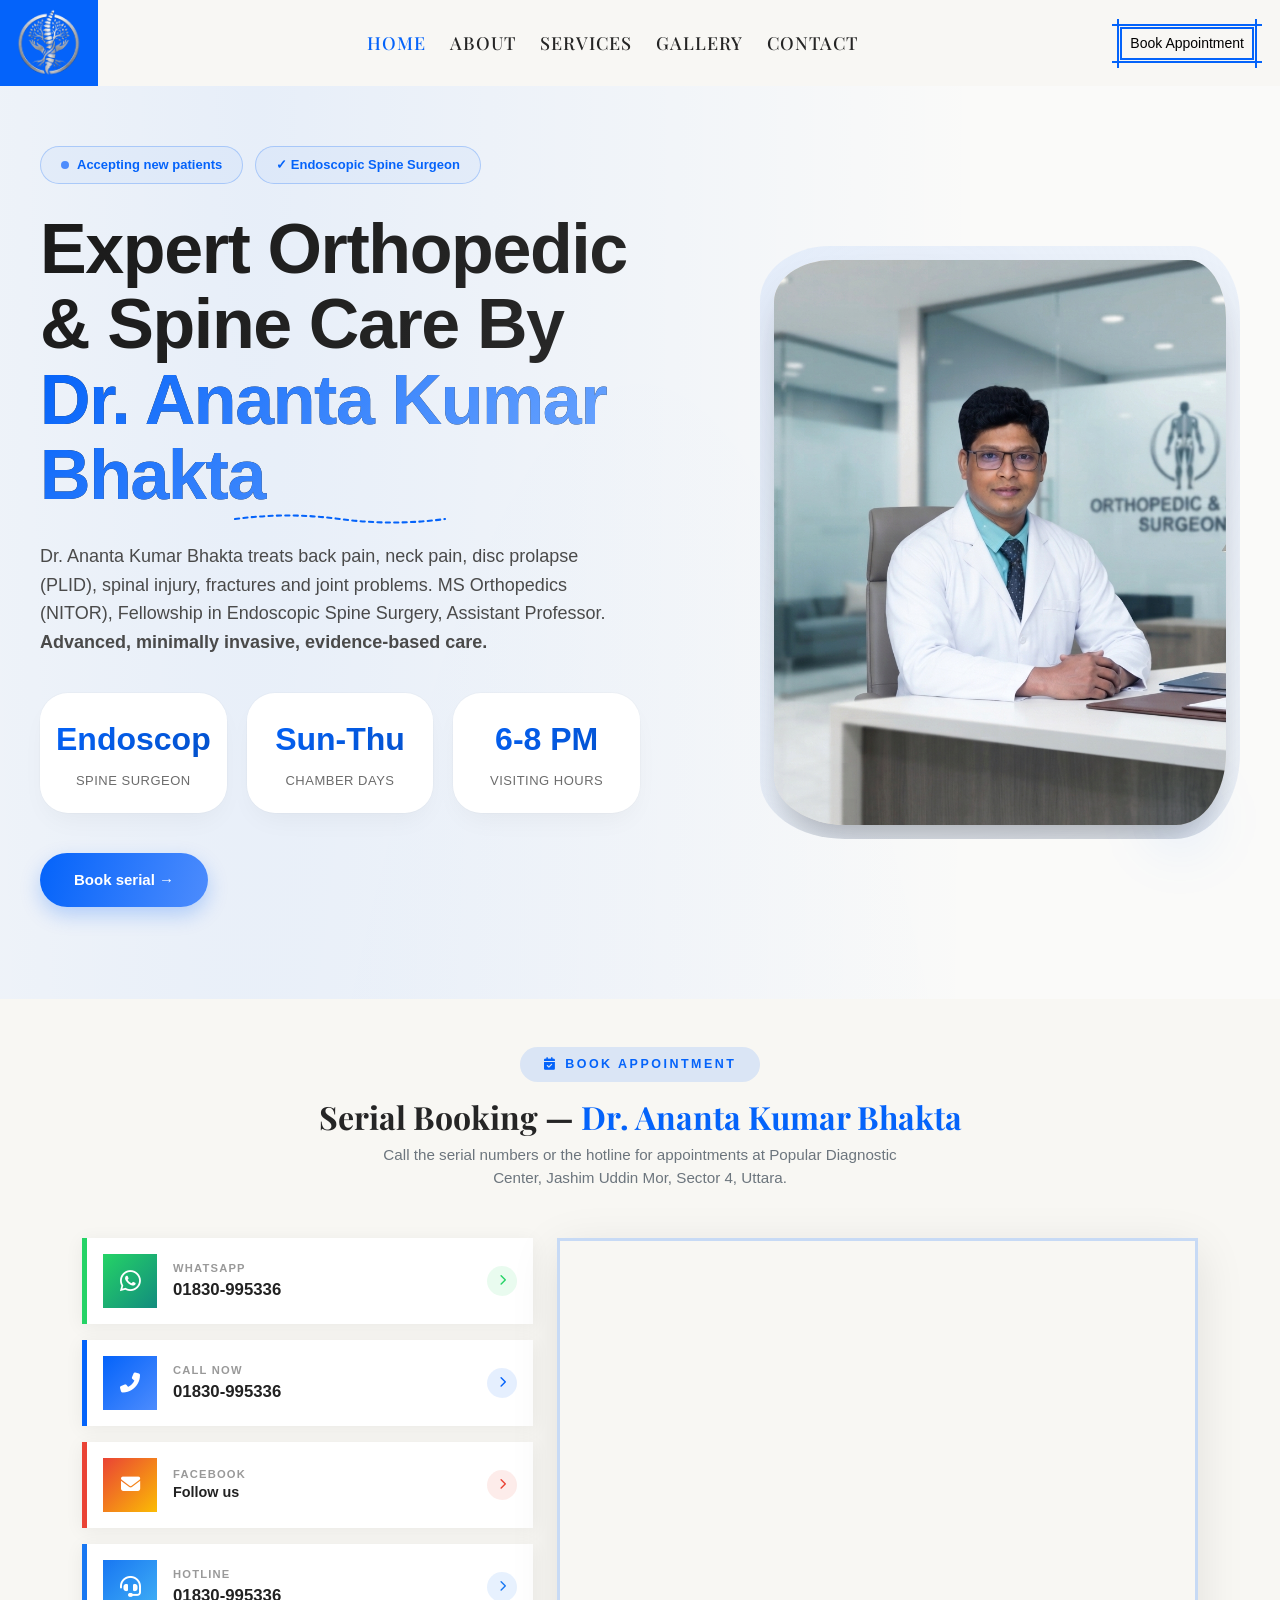
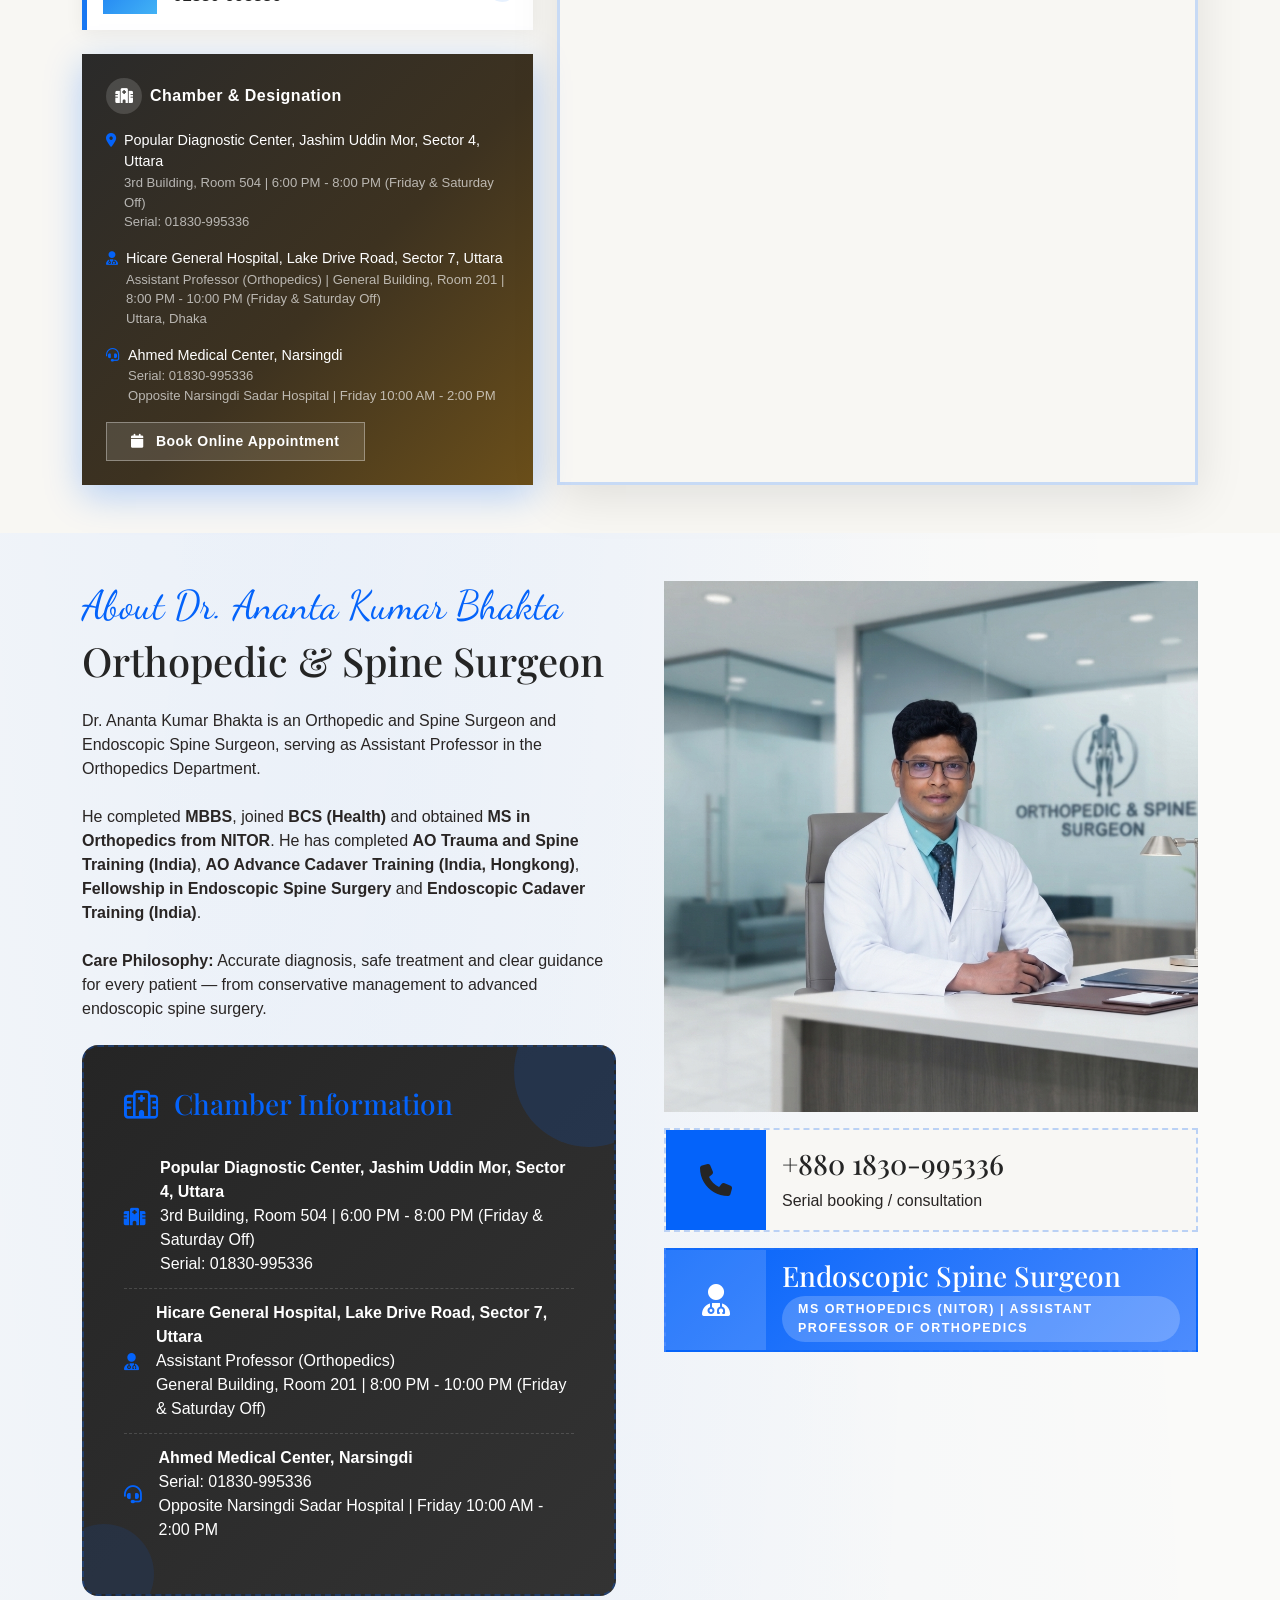
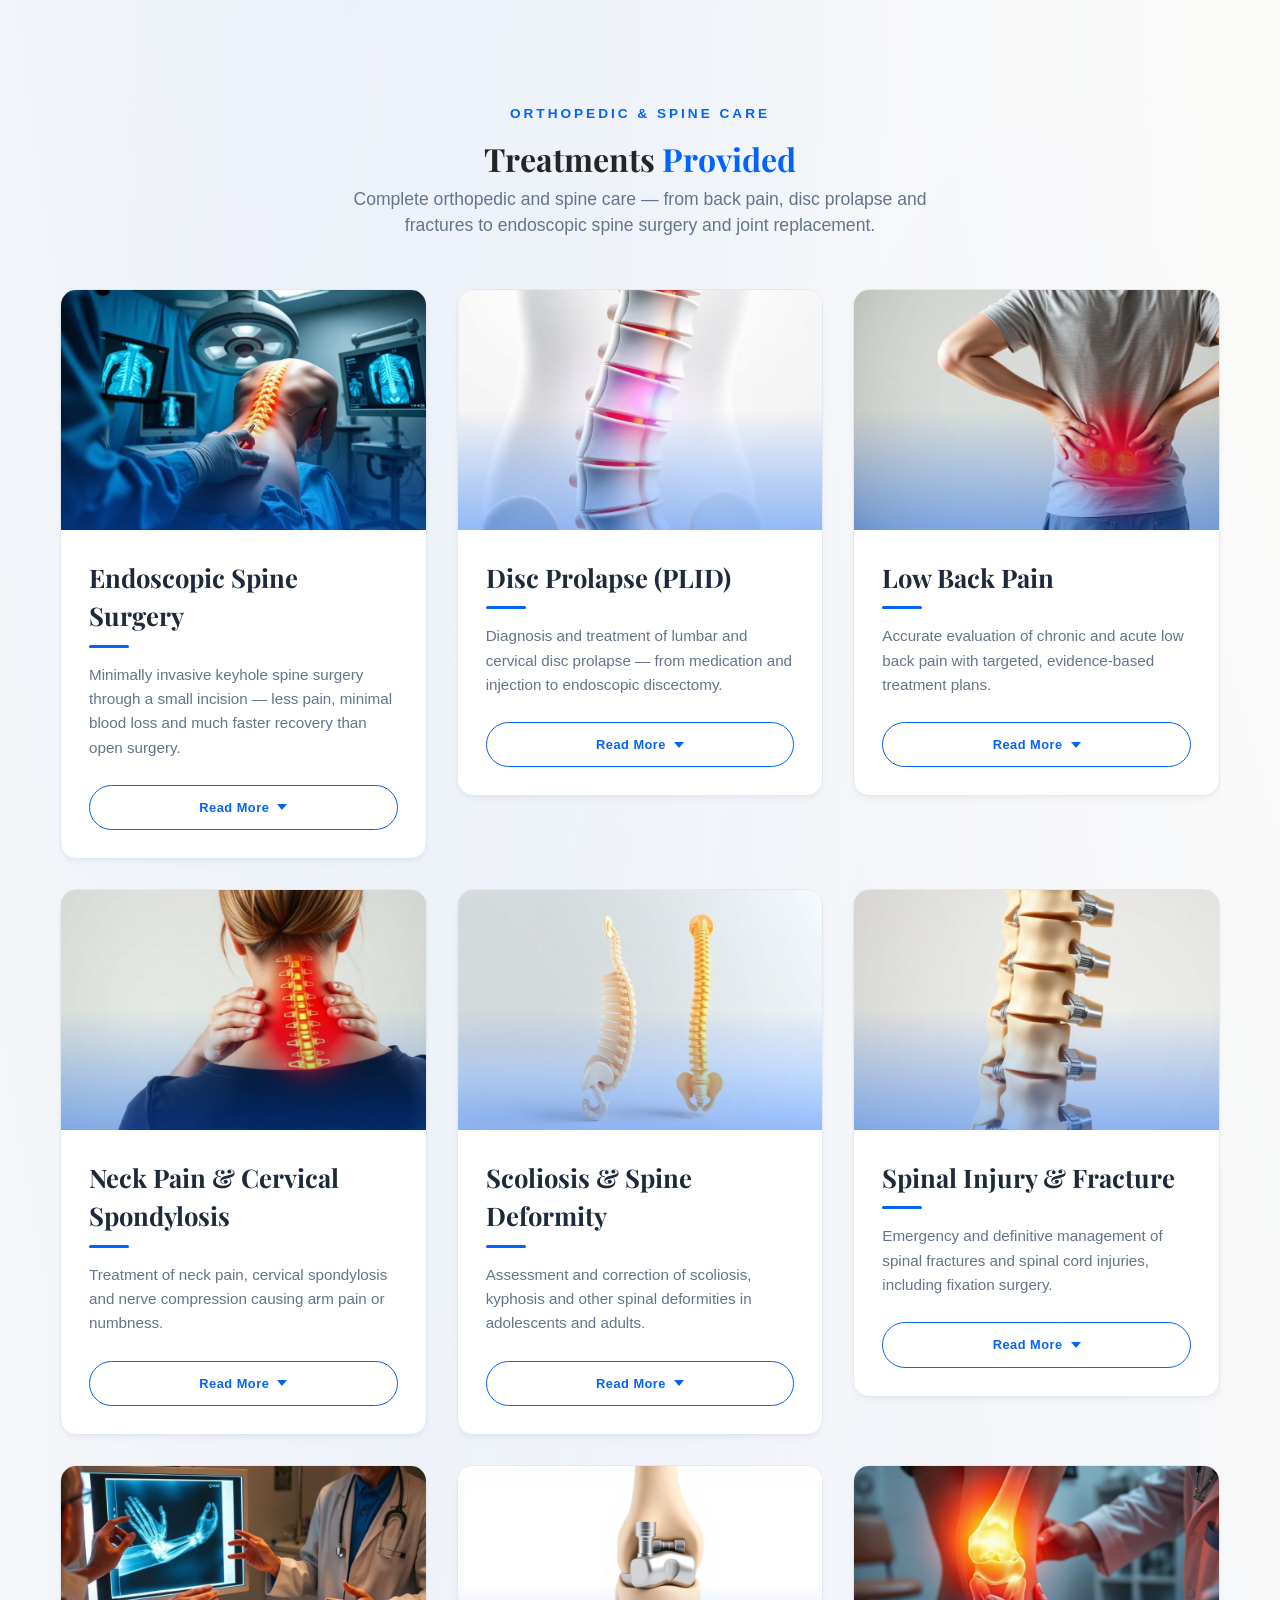
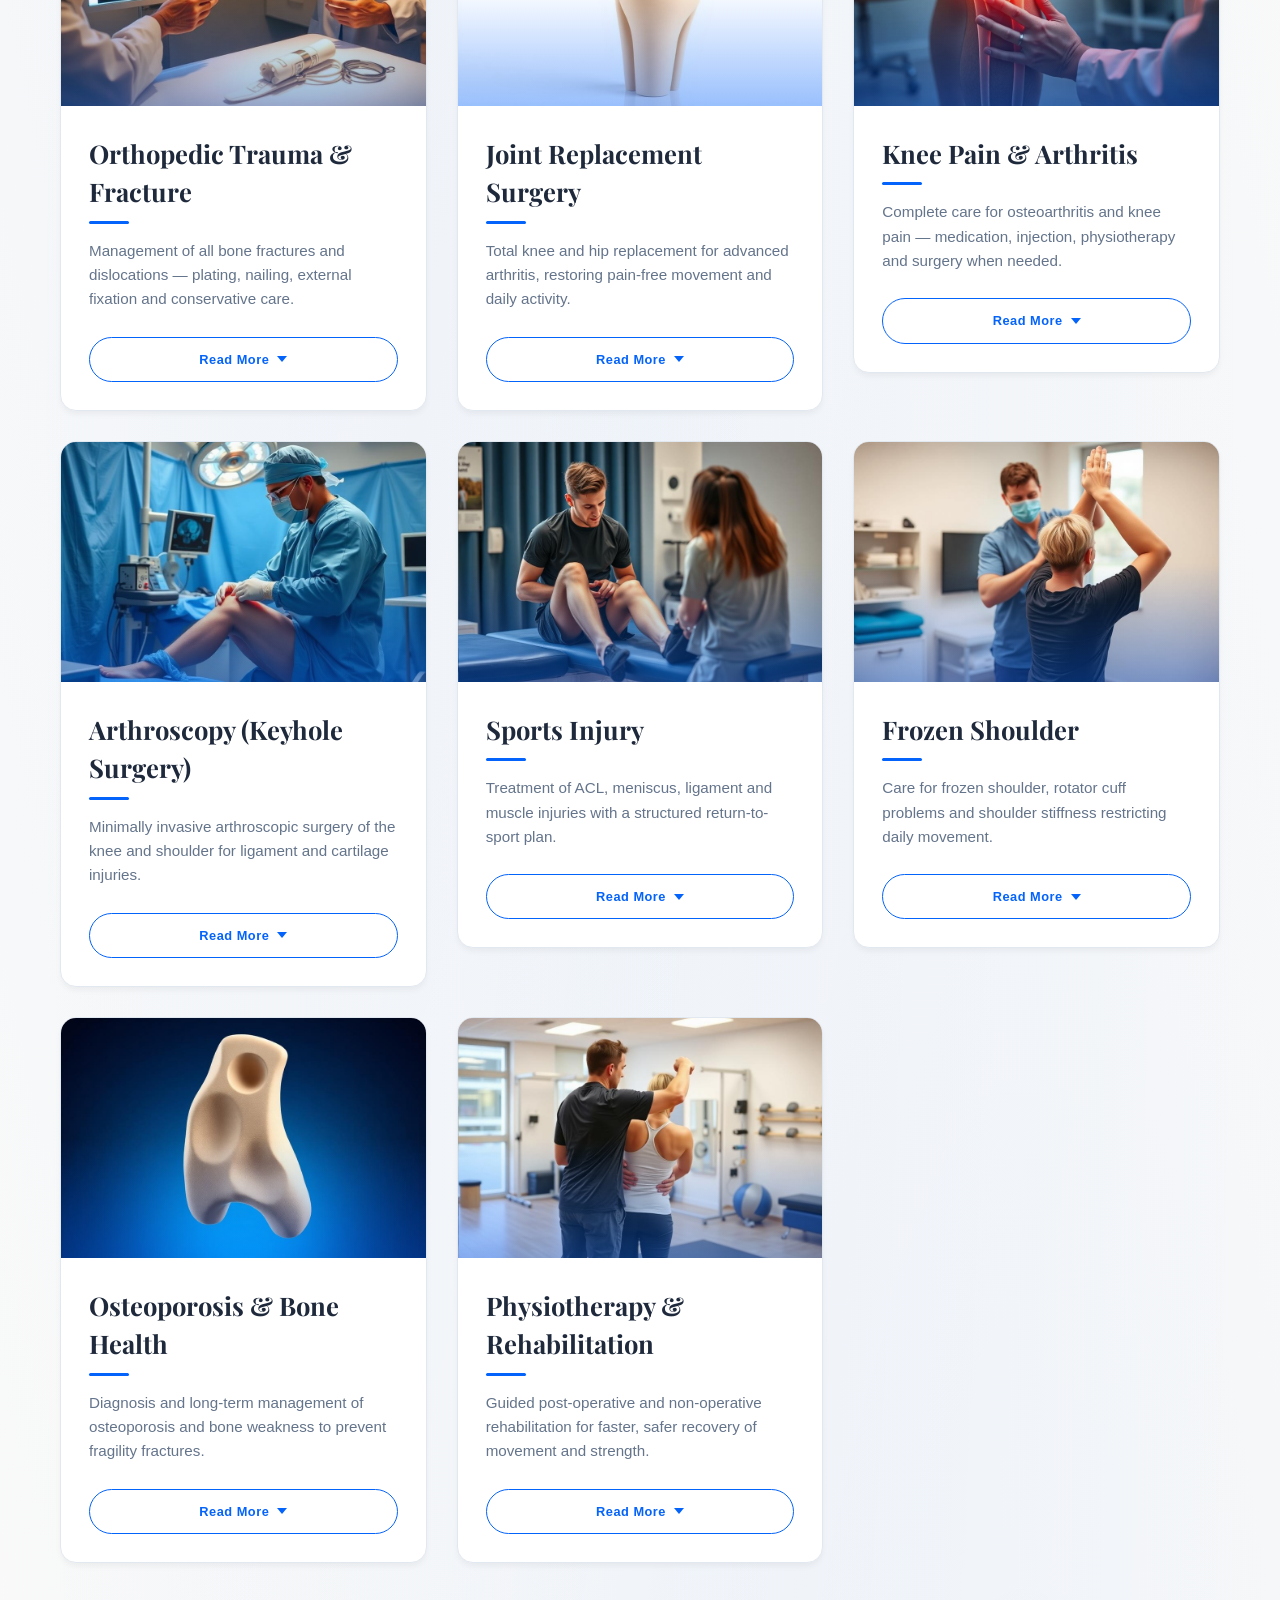
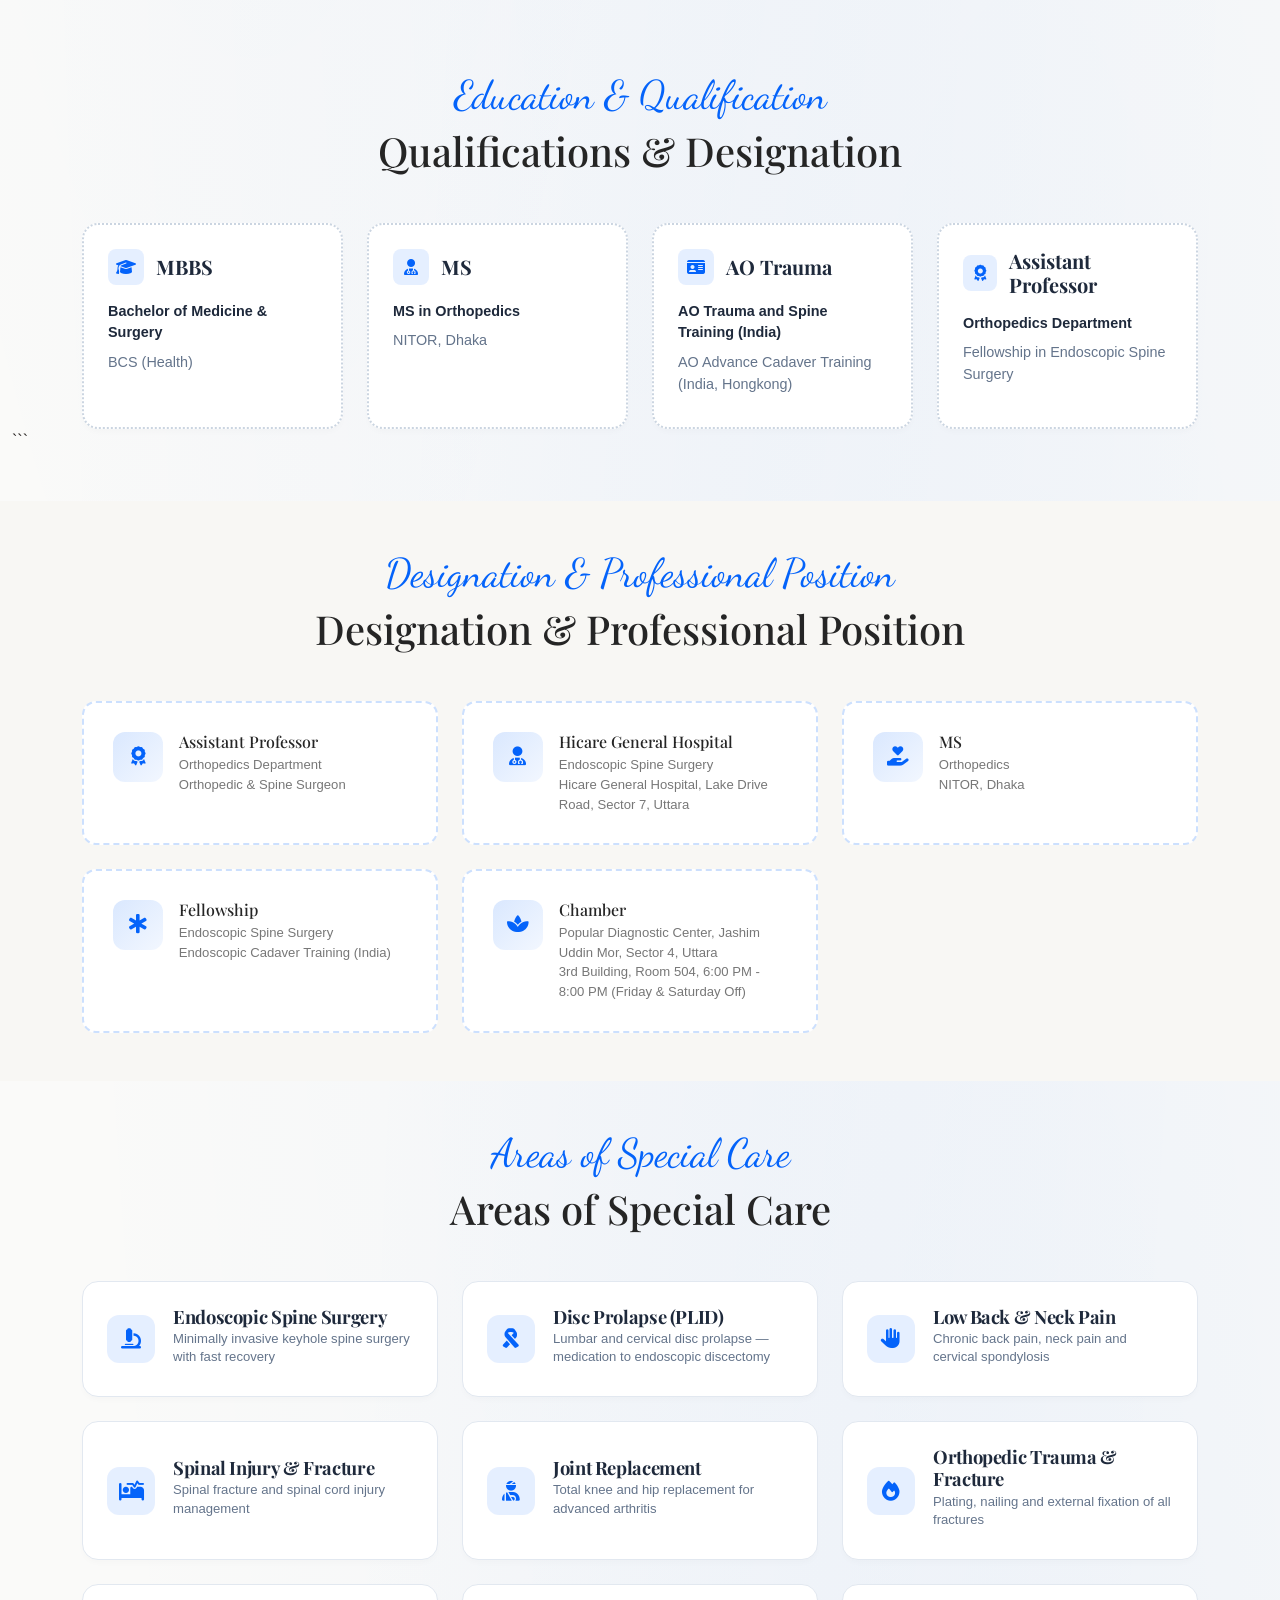
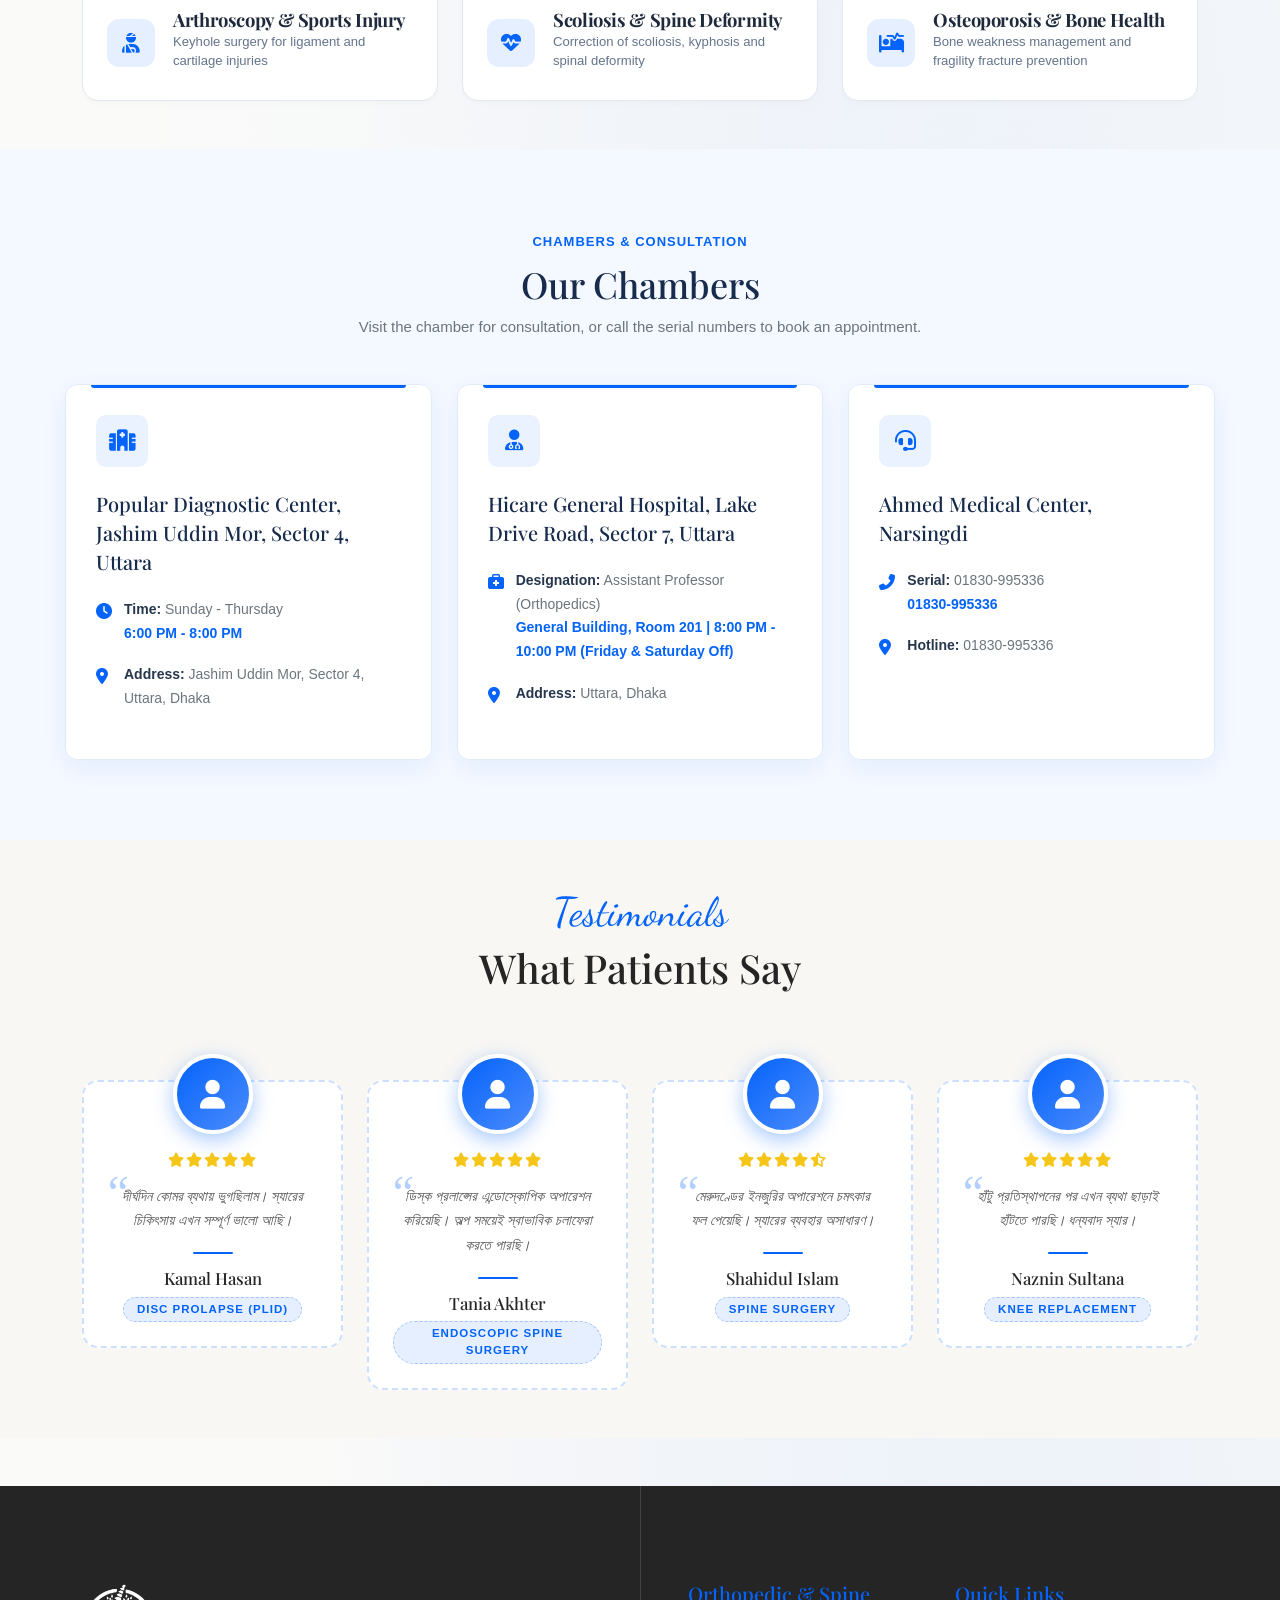
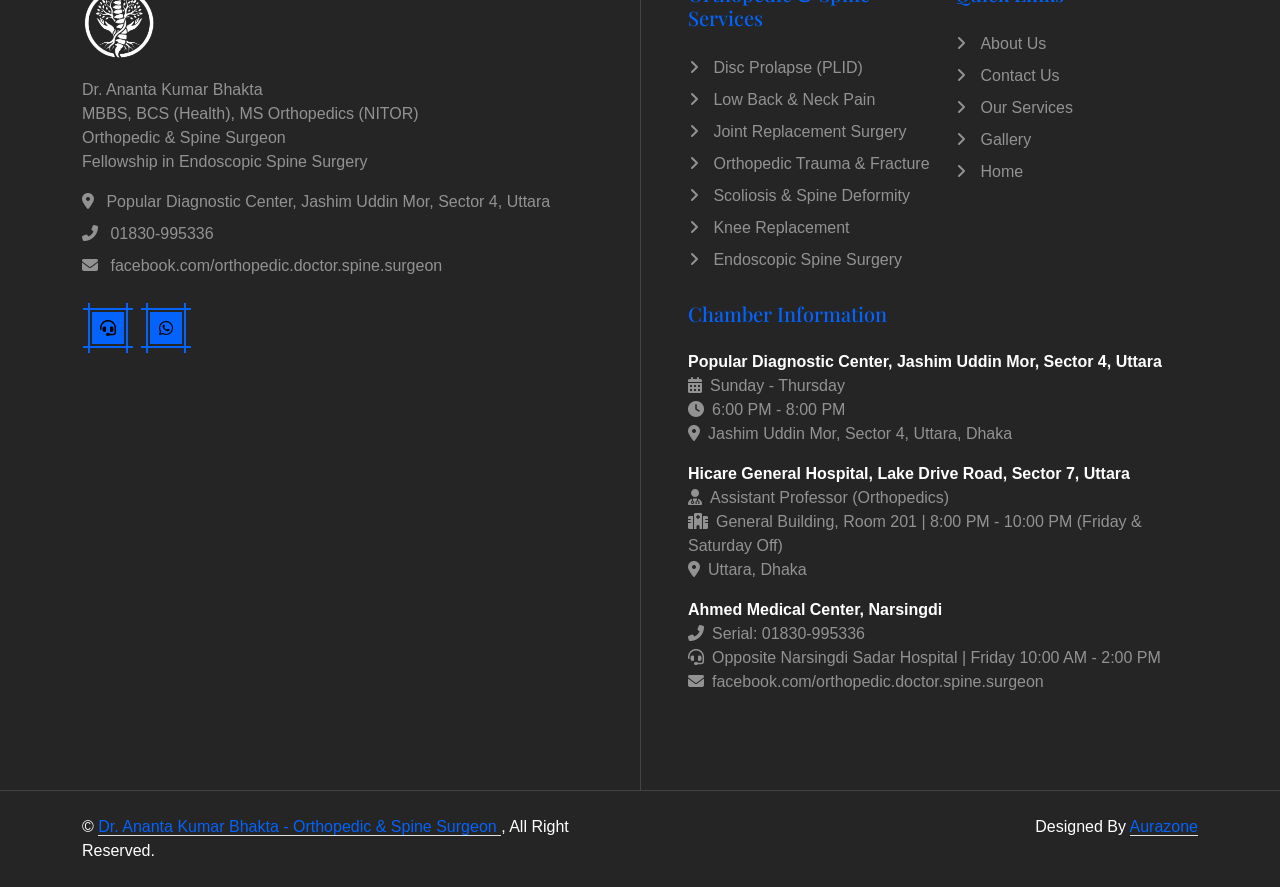
==== public/index.html @ 2c69fb06 "Changes" ====
<!DOCTYPE html>
<html lang="en">

<head>
    <meta charset="utf-8">
    <title>Dr. Ananta Kumar Bhakta | Orthopedic &amp; Spine Surgeon, Uttara, Dhaka</title>
    <meta content="width=device-width, initial-scale=1.0" name="viewport">
    <meta
        content="Dr. Ananta Kumar Bhakta, Orthopedic &amp; Spine Surgeon Uttara, Dhaka, spine specialist Uttara, Dhaka, spine doctor Uttara, Dhaka, Spine Surgery Uttara, Dhaka, Hicare General Hospital, Popular Diagnostic Center"
        name="keywords">
    <meta
        content="Dr. Ananta Kumar Bhakta - MBBS, BCS (Health), MS Orthopedics (NITOR). Orthopedic and spine surgeon, Assistant Professor, Orthopedic &amp; Spine Surgeon. Chamber: Popular Diagnostic Center, Jashim Uddin Mor, Sector 4, Uttara."
        name="description">

    <link href="img/favicon.png" rel="icon">

    <link rel="preconnect" href="https://fonts.googleapis.com">
    <link rel="preconnect" href="https://fonts.gstatic.com" crossorigin>
    <link
        href="https://fonts.googleapis.com/css2?family=Dancing+Script&family=Playfair+Display:wght@500&family=Work+Sans&display=swap"
        rel="stylesheet">

    <link href="https://cdnjs.cloudflare.com/ajax/libs/font-awesome/5.10.0/css/all.min.css" rel="stylesheet">
    <link href="https://cdn.jsdelivr.net/npm/bootstrap-icons@1.4.1/font/bootstrap-icons.css" rel="stylesheet">

    <link href="lib/animate/animate.min.css" rel="stylesheet">
    <link href="lib/owlcarousel/assets/owl.carousel.min.css" rel="stylesheet">
    <link rel="stylesheet" href="https://cdnjs.cloudflare.com/ajax/libs/font-awesome/6.5.0/css/all.min.css">

    <link href="css/bootstrap.min.css" rel="stylesheet">
    <link href="css/style.css" rel="stylesheet">
    <link href="css/html.css" rel="stylesheet">
    <link href="home.css" rel="stylesheet">
</head>

<body>

    <div id="spinner"
        class="show bg-white position-fixed translate-middle w-100 vh-100 top-50 start-50 d-flex align-items-center justify-content-center">
        <div class="spinner-grow text-primary" style="width: 3rem; height: 3rem;" role="status">
            <span class="sr-only">Loading...</span>
        </div>
    </div>

    <!-- nav -->
    <div class="container-fluid bg-light sticky-top p-0">
        <nav class="navbar navbar-expand-lg navbar-light p-0">
            <a href="index.html" class="navbar-brand py-2 px-3 me-0" style="background: var(--bs-primary);">
                <img src="img/themaincolorlogo.png" alt="Dr. Ananta Kumar Bhakta - Orthopedic & Spine Surgeon"
                    style="height: 70px; width: auto; display: block; object-fit: contain;">
            </a>
            <button type="button" class="navbar-toggler me-4" data-bs-toggle="collapse"
                data-bs-target="#navbarCollapse">
                <span class="navbar-toggler-icon"></span>
            </button>
            <div class="collapse navbar-collapse p-3" id="navbarCollapse">
                <div class="navbar-nav mx-auto">
                    <a href="index.html" class="nav-item nav-link active">Home</a>
                    <a href="about.html" class="nav-item nav-link">About</a>
                    <a href="service.html" class="nav-item nav-link">Services</a>
                    <a href="gallery.html" class="nav-item nav-link">Gallery</a>
                    <a href="contact.html" class="nav-item nav-link">Contact</a>
                </div>
                <a class="btn btn-sm btn-primary" href="appoinment.html">Book Appointment</a>
            </div>
        </nav>
    </div>
    <!-- nav -->


    <!-- hero -->
    <section class="hero1">
        <div class="hero9">
            <div class="hero11 hero3 hero4">
                <div class="hero12"><div class="hero13"></div> Accepting new patients</div>
                <div class="hero12">✓ Endoscopic Spine Surgeon</div>
            </div>

            <div class="hero15 hero3 hero5">
                Expert Orthopedic & Spine Care By  <br>
                <span class="hero16 hero17">Dr. Ananta Kumar Bhakta</span>
            </div>
            <div class="hero19 hero3 hero6">Dr. Ananta Kumar Bhakta treats back pain, neck pain, disc prolapse (PLID), spinal injury, fractures and joint problems. MS Orthopedics (NITOR), Fellowship in Endoscopic Spine Surgery, Assistant Professor. <strong>Advanced, minimally invasive, evidence-based care.</strong></div>

            <div class="hero20 hero3 hero7">
                <div class="hero21 hero35"><div class="hero22">Endoscopic</div><div class="hero23">Spine Surgeon</div></div>
                <div class="hero21 hero35"><div class="hero22">Sun-Thu</div><div class="hero23">Chamber days</div></div>
                <div class="hero21 hero35"><div class="hero22">6-8 PM</div><div class="hero23">Visiting hours</div></div>
            </div>

            <div class="hero24 hero3 hero8">
                <button class="hero25 hero26" id="heroBtn1">Book serial →</button>
            </div>
        </div>

        <!-- LUXURY IMAGE SECTION -->
       <div class="hero10 hero3 hero5">
    <div class="hero33"></div>

<div class="hero30" id="heroImgWrap" style="position: relative; overflow: hidden;">
    <div class="hero32" style="position: relative; width: 100%; height: 100%;">
        <!-- বর্তমান ইমেজ -->
        <img id="heroSliderImg"
            src="img/dr-main.jpeg"
            alt="Dr. Ananta Kumar Bhakta - Orthopedic & Spine Surgeon"
            style="width: 100%; height: 100%; object-fit: cover; transition: opacity 1s ease-in-out; opacity: 1; position: relative; z-index: 2;">

        <!-- পরবর্তী ইমেজ (ব্যাকগ্রাউন্ডে ফেইড ইন করার জন্য) -->
        <img id="heroSliderImgNext"
            src="img/profile2.jpeg"
            alt="Dr. Ananta Kumar Bhakta - Orthopedic & Spine Surgeon"
            style="width: 100%; height: 100%; object-fit: cover; transition: opacity 1s ease-in-out; opacity: 0; position: absolute; top: 0; left: 0; z-index: 1;">

        <script>
            const heroImages = [
                "img/dr-main.jpeg",
                "img/profile2.jpeg",
                "img/profile3.jpeg",
                "img/profile4.jpeg"
            ];

            let heroIndex = 0;
            const currentImg = document.getElementById("heroSliderImg");
            const nextImg = document.getElementById("heroSliderImgNext");

            setInterval(() => {
                // ইনডেক্স আপডেট করা
                heroIndex = (heroIndex + 1) % heroImages.length;
                const nextImageSrc = heroImages[heroIndex];

                // ব্যাকগ্রাউন্ড ইমেজে নতুন সোর্স সেট করা
                nextImg.src = nextImageSrc;

                // ব্যাকগ্রাউন্ড ইমেজ দৃশ্যমান করা (Fade In)
                nextImg.style.opacity = 1;
                
                // মূল ইমেজ ফেইড আউট করা
                currentImg.style.opacity = 0;

                setTimeout(() => {
                    // ট্রানজিশন শেষ হওয়ার পর সোর্স এক্সচেঞ্জ করা
                    currentImg.src = nextImageSrc;
                    currentImg.style.opacity = 1;
                    nextImg.style.opacity = 0;
                }, 1000); // CSS transition সময়ের (1s) সাথে মিল রেখে

            }, 4000); // প্রতি ৪ সেকেন্ড পর পর পরিবর্তন হবে
        </script>
    </div>
</div>



    <div style="position: absolute; bottom: -20px; right: 20px; width: 80px; height: 80px; background: radial-gradient(circle, rgba(4,99,250,0.1), transparent); border-radius: 50%; filter: blur(25px); pointer-events: none; z-index: 0;"></div>
</div>
    </section>
    <!-- hero -->

    <!-- appointment -->
    <div class="container-fluid py-5" style="background: #f8f7f3;">
        <div class="container">
            <div class="text-center mb-5 wow fadeIn" data-wow-delay="0.1s">
                <span class="d-inline-block px-4 py-2 mb-3 rounded-pill"
                    style="background: rgba(4, 99, 250,0.12); color: var(--bs-primary); font-size: 0.78rem; font-weight: 700; letter-spacing: 2.5px; text-transform: uppercase;">
                    <i class="fas fa-calendar-check me-2"></i>Book Appointment
                </span>
                <h2 class="fw-bold mb-2" style="font-size: 2rem;">Serial Booking — <span class="text-primary">Dr. Ananta Kumar Bhakta</span></h2>
                <p class="text-muted mx-auto" style="max-width: 520px; font-size: 0.95rem;">
                    Call the serial numbers or the hotline for appointments at Popular Diagnostic Center, Jashim Uddin Mor, Sector 4, Uttara.
                </p>
            </div>

            <div class="row g-4 align-items-stretch">
                <div class="col-lg-5 wow fadeInLeft" data-wow-delay="0.2s">
                    <!-- WhatsApp -->
                    <a href="https://wa.me/8801830995336" target="_blank"
                        class="appt-row d-flex align-items-center gap-3 p-3 mb-3 rounded-3 text-decoration-none"
                        style="background:#fff; border-left:5px solid #25D366; box-shadow:0 3px 18px rgba(0,0,0,0.06); transition:transform 0.2s,box-shadow 0.2s;">
                        <div class="d-flex align-items-center justify-content-center rounded-3 flex-shrink-0"
                            style="width:54px;height:54px;background:linear-gradient(135deg,#25D366,#128C7E);">
                            <i class="fab fa-whatsapp text-white" style="font-size:1.5rem;"></i>
                        </div>
                        <div class="flex-grow-1">
                            <div style="font-size:0.7rem;letter-spacing:1.2px;text-transform:uppercase;color:#999;font-weight:700;">WhatsApp</div>
                            <div style="font-size:1.05rem;font-weight:700;color:#222;">01830-995336</div>
                        </div>
                        <span class="d-flex align-items-center justify-content-center rounded-circle flex-shrink-0"
                            style="width:30px;height:30px;background:rgba(37,211,102,0.1);">
                            <i class="fas fa-chevron-right" style="font-size:0.7rem;color:#25D366;"></i>
                        </span>
                    </a>

                    <!-- Call -->
                    <a href="tel:+8801830995336"
                        class="appt-row d-flex align-items-center gap-3 p-3 mb-3 rounded-3 text-decoration-none"
                        style="background:#fff; border-left:5px solid var(--bs-primary); box-shadow:0 3px 18px rgba(0,0,0,0.06); transition:transform 0.2s,box-shadow 0.2s;">
                        <div class="d-flex align-items-center justify-content-center rounded-3 flex-shrink-0"
                            style="width:54px;height:54px;background:linear-gradient(135deg,var(--bs-primary),#4d8cfd);">
                            <i class="fas fa-phone-alt text-white" style="font-size:1.25rem;"></i>
                        </div>
                        <div class="flex-grow-1">
                            <div style="font-size:0.7rem;letter-spacing:1.2px;text-transform:uppercase;color:#999;font-weight:700;">Call Now</div>
                            <div style="font-size:1.05rem;font-weight:700;color:#222;">01830-995336</div>
                        </div>
                        <span class="d-flex align-items-center justify-content-center rounded-circle flex-shrink-0"
                            style="width:30px;height:30px;background:rgba(4, 99, 250,0.1);">
                            <i class="fas fa-chevron-right" style="font-size:0.7rem;color:var(--bs-primary);"></i>
                        </span>
                    </a>

                    <!-- Email -->
                    <a href="https://www.facebook.com/orthopedic.doctor.spine.surgeon"
                        class="appt-row d-flex align-items-center gap-3 p-3 mb-3 rounded-3 text-decoration-none"
                        style="background:#fff; border-left:5px solid #EA4335; box-shadow:0 3px 18px rgba(0,0,0,0.06); transition:transform 0.2s,box-shadow 0.2s;">
                        <div class="d-flex align-items-center justify-content-center rounded-3 flex-shrink-0"
                            style="width:54px;height:54px;background:linear-gradient(135deg,#EA4335,#FBBC04);">
                            <i class="fas fa-envelope text-white" style="font-size:1.2rem;"></i>
                        </div>
                        <div class="flex-grow-1">
                            <div style="font-size:0.7rem;letter-spacing:1.2px;text-transform:uppercase;color:#999;font-weight:700;">Facebook</div>
                            <div style="font-size:0.9rem;font-weight:700;color:#222;">Follow us</div>
                        </div>
                        <span class="d-flex align-items-center justify-content-center rounded-circle flex-shrink-0"
                            style="width:30px;height:30px;background:rgba(234,67,53,0.1);">
                            <i class="fas fa-chevron-right" style="font-size:0.7rem;color:#EA4335;"></i>
                        </span>
                    </a>

                    <!-- Facebook -->
                    <a href="tel:+8801830995336" target="_blank"
                        class="appt-row d-flex align-items-center gap-3 p-3 mb-4 rounded-3 text-decoration-none"
                        style="background:#fff; border-left:5px solid #1877F2; box-shadow:0 3px 18px rgba(0,0,0,0.06); transition:transform 0.2s,box-shadow 0.2s;">
                        <div class="d-flex align-items-center justify-content-center rounded-3 flex-shrink-0"
                            style="width:54px;height:54px;background:linear-gradient(135deg,#1877F2,#42B2F5);">
                            <i class="fas fa-headset text-white" style="font-size:1.3rem;"></i>
                        </div>
                        <div class="flex-grow-1">
                            <div style="font-size:0.7rem;letter-spacing:1.2px;text-transform:uppercase;color:#999;font-weight:700;">Hotline</div>
                            <div style="font-size:1.05rem;font-weight:700;color:#222;">01830-995336</div>
                        </div>
                        <span class="d-flex align-items-center justify-content-center rounded-circle flex-shrink-0"
                            style="width:30px;height:30px;background:rgba(24,119,242,0.1);">
                            <i class="fas fa-chevron-right" style="font-size:0.7rem;color:#1877F2;"></i>
                        </span>
                    </a>

                    <!-- Clinic Info Card -->
                   <!-- Clinic Info Card -->
<div class="rounded-3 overflow-hidden"
    style="background:linear-gradient(135deg,#2a2a2a 0%,#3d3220 55%,#6b4f1a 100%);
           box-shadow:0 10px 35px rgba(4, 99, 250, 0.28);">

    <div class="p-4">

        <!-- Card Header -->
        <div class="d-flex align-items-center gap-2 mb-3">

            <div class="d-flex align-items-center justify-content-center rounded-circle flex-shrink-0"
                style="width:36px;
                       height:36px;
                       background:rgba(255,255,255,0.15);">

                <i class="fas fa-hospital text-white"
                    style="font-size:0.9rem;"></i>

            </div>

            <span class="text-white fw-bold"
                style="font-size:1rem;
                       letter-spacing:0.5px;">

                Chamber &amp; Designation

            </span>

        </div>


        <!-- ========================= -->
        <!-- Chamber 1 -->
        <div class="d-flex align-items-start gap-2 mb-3">
            <i class="fas fa-map-marker-alt mt-1 flex-shrink-0" style="color:var(--bs-primary); font-size:0.85rem;"></i>
            <div>
                <p class="mb-0 fw-semibold" style="color:#fff; font-size:0.9rem;">Popular Diagnostic Center, Jashim Uddin Mor, Sector 4, Uttara</p>
                <p class="mb-0" style="color:rgba(255,255,255,0.65); font-size:0.82rem;">3rd Building, Room 504 | 6:00 PM - 8:00 PM (Friday &amp; Saturday Off)</p>
                <p class="mb-0" style="color:rgba(255,255,255,0.65); font-size:0.82rem;">Serial: 01830-995336</p>
            </div>
        </div>

        <div class="d-flex align-items-start gap-2 mb-3">
            <i class="fas fa-user-md mt-1 flex-shrink-0" style="color:var(--bs-primary); font-size:0.85rem;"></i>
            <div>
                <p class="mb-0 fw-semibold" style="color:#fff; font-size:0.9rem;">Hicare General Hospital, Lake Drive Road, Sector 7, Uttara</p>
                <p class="mb-0" style="color:rgba(255,255,255,0.65); font-size:0.82rem;">Assistant Professor (Orthopedics) | General Building, Room 201 | 8:00 PM - 10:00 PM (Friday &amp; Saturday Off)</p>
                <p class="mb-0" style="color:rgba(255,255,255,0.65); font-size:0.82rem;">Uttara, Dhaka</p>
            </div>
        </div>

        <div class="d-flex align-items-start gap-2 mb-3">
            <i class="fas fa-headset mt-1 flex-shrink-0" style="color:var(--bs-primary); font-size:0.85rem;"></i>
            <div>
                <p class="mb-0 fw-semibold" style="color:#fff; font-size:0.9rem;">Ahmed Medical Center, Narsingdi</p>
                <p class="mb-0" style="color:rgba(255,255,255,0.65); font-size:0.82rem;">Serial: 01830-995336</p>
                <p class="mb-0" style="color:rgba(255,255,255,0.65); font-size:0.82rem;">Opposite Narsingdi Sadar Hospital | Friday 10:00 AM - 2:00 PM</p>
            </div>
        </div>
<!-- Appointment Button -->
        <!-- ========================= -->

        <a href="contact.html"
            target="_blank"
            class="btn btn-sm fw-bold px-4 py-2"
            style="background:rgba(255,255,255,0.12);
                   color:#fff;
                   border:1.5px solid rgba(255,255,255,0.35);
                   letter-spacing:0.5px;">

            <i class="fas fa-calendar me-2"></i>

            Book Online Appointment

        </a>

    </div>

</div>
                </div>

                <div class="col-lg-7 wow fadeInRight" data-wow-delay="0.3s">
                    <div class="rounded-3 overflow-hidden h-100"
                        style="min-height:530px;box-shadow:0 12px 45px rgba(0,0,0,0.1);border:3px solid rgba(4, 99, 250,0.2);">
                        <iframe src="https://www.google.com/maps?q=Popular+Diagnostic+Center+Uttara+Dhaka&output=embed" width="100%"
                            height="100%" style="border:0;min-height:530px;display:block;" allowfullscreen=""
                            loading="lazy" referrerpolicy="no-referrer-when-downgrade"
                            title="Dr. Ananta Kumar Bhakta - NITOR, Dhaka & Clinic">
                        </iframe>
                    </div>
                </div>
            </div>
        </div>
    </div>
    <!-- appointment -->











    <!-- about section -->
    <div class="container-fluid py-5">
        <div class="container">
            <div class="row g-5">
                <div class="col-lg-6 wow fadeIn" data-wow-delay="0.5s">
                    <h1 class="font-dancing-script text-primary">About Dr. Ananta Kumar Bhakta</h1>
                    <h1 class="mb-4">Orthopedic & Spine Surgeon</h1>
                    <p class="mb-4">Dr. Ananta Kumar Bhakta is an Orthopedic and Spine Surgeon and Endoscopic Spine Surgeon, serving as Assistant Professor in the Orthopedics Department.</p>
                    <p class="mb-4">He completed <strong>MBBS</strong>, joined <strong>BCS (Health)</strong> and obtained <strong>MS in Orthopedics from NITOR</strong>. He has completed <strong>AO Trauma and Spine Training (India)</strong>, <strong>AO Advance Cadaver Training (India, Hongkong)</strong>, <strong>Fellowship in Endoscopic Spine Surgery</strong> and <strong>Endoscopic Cadaver Training (India)</strong>.</p>
                    <p class="mb-4"><strong>Care Philosophy:</strong> Accurate diagnosis, safe treatment and clear guidance for every patient — from conservative management to advanced endoscopic spine surgery.</p>

                   <div class="schedule-card">

    <h3>
        <i class="far fa-hospital me-2"></i>
        Chamber Information
    </h3>

    <!-- Chamber 1 -->
    <div class="schedule-item">
        <i class="fas fa-hospital"></i>
        <span>
            <strong>Popular Diagnostic Center, Jashim Uddin Mor, Sector 4, Uttara</strong><br>
            3rd Building, Room 504 | 6:00 PM - 8:00 PM (Friday &amp; Saturday Off)<br>
            Serial: 01830-995336
        </span>
    </div>

    <div class="schedule-item">
        <i class="fas fa-user-md"></i>
        <span>
            <strong>Hicare General Hospital, Lake Drive Road, Sector 7, Uttara</strong><br>
            Assistant Professor (Orthopedics)<br>
            General Building, Room 201 | 8:00 PM - 10:00 PM (Friday &amp; Saturday Off)
        </span>
    </div>

    <div class="schedule-item">
        <i class="fas fa-headset"></i>
        <span>
            <strong>Ahmed Medical Center, Narsingdi</strong><br>
            Serial: 01830-995336<br>
            Opposite Narsingdi Sadar Hospital | Friday 10:00 AM - 2:00 PM
        </span>
    </div>

</div>
                </div>
                <div class="col-lg-6 wow fadeIn" data-wow-delay="0.2s">
                    <img class="img-fluid mb-3 rounded" src="img/dr-about.jpg" alt="Dr. Ananta Kumar Bhakta - Orthopedic & Spine Surgeon" style="width:100%; height:auto; object-fit:contain;">
                    <div class="d-flex align-items-center bg-light rounded mb-3" style="border: 2px dashed rgba(4, 99, 250,0.25);">
                        <div class="btn-square flex-shrink-0 bg-primary" style="width: 100px; height: 100px;">
                            <i class="fa fa-phone fa-2x text-dark"></i>
                        </div>
                        <div class="px-3">
                            <h3>+880 1830-995336</h3>
                            <span>Serial booking / consultation</span>
                        </div>
                    </div>
                    <div class="d-flex align-items-center rounded" style="border: 2px dashed rgba(4, 99, 250,0.25); background: linear-gradient(135deg, var(--bs-primary), #4d8cfd);">
                        <div class="d-flex align-items-center justify-content-center flex-shrink-0" style="width: 100px; height: 100px; background: rgba(255,255,255,0.15);">
                            <i class="fas fa-user-md fa-2x text-white"></i>
                        </div>
                        <div class="px-3">
                            <h3 class="text-white mb-0">Endoscopic Spine Surgeon</h3>
                            <span class="d-inline-block mt-1 px-3 py-1 rounded-pill" style="background: rgba(255,255,255,0.2); color: #fff; font-size: 0.78rem; font-weight: 700; letter-spacing: 1.5px; text-transform: uppercase;">MS Orthopedics (NITOR) | Assistant Professor of Orthopedics</span>
                        </div>
                    </div>
                </div>
            </div>
        </div>
    </div>

    
















<!-- services -->
   <div class="ser1">
        <div class="ser2">
            <div class="ser3">Orthopedic &amp; Spine Care</div>
             <h2 class="fw-bold mb-2" style="font-size: 2rem;">Treatments <span class="text-primary">Provided</span></h2>
             
            <div class="ser5">Complete orthopedic and spine care — from back pain, disc prolapse and fractures to endoscopic spine surgery and joint replacement.</div>
        </div>

        <div class="ser6">
            <!-- 1. Fever -->
            <div class="ser7">
                <div class="ser8">
                    <div class="ser9" style="background-image: url('img/svc-endoscopic-spine.jpg');"></div>
                </div>
                <div class="ser10">
                    <div class="ser11">Endoscopic Spine Surgery</div>
                    <div class="ser12"></div>
                    <div class="ser13">Minimally invasive keyhole spine surgery through a small incision — less pain, minimal blood loss and much faster recovery than open surgery.</div>
                    <div class="ser14">
                        <div class="ser15">ছোট ছিদ্রের মাধ্যমে অত্যাধুনিক এন্ডোস্কোপিক স্পাইন সার্জারি — কম ব্যথা, কম রক্তক্ষরণ এবং দ্রুত সুস্থতা।</div>
                    </div>
                    <div class="ser16" onclick="toggleCard(this)">
                        <div class="ser17">Read More</div>
                        <div class="ser18"></div>
                    </div>
                </div>
            </div>



<!-- 2. Convulsion -->
<div class="ser7">
    <div class="ser8">
        <div class="ser9" style="background-image: url('img/svc-disc-prolapse.jpg');"></div>
    </div>
    <div class="ser10">
        <div class="ser11">Disc Prolapse (PLID)</div>
        <div class="ser12"></div>
        <div class="ser13">Diagnosis and treatment of lumbar and cervical disc prolapse — from medication and injection to endoscopic discectomy.</div>
        <div class="ser14">
            <div class="ser15">কোমর ও ঘাড়ের ডিস্ক প্রলাপ্স (পিএলআইডি) রোগ নির্ণয় ও চিকিৎসা — ওষুধ, ইনজেকশন থেকে এন্ডোস্কোপিক সার্জারি।</div>
        </div>
        <div class="ser16" onclick="toggleCard(this)">
            <div class="ser17">Read More</div>
            <div class="ser18"></div>
        </div>
    </div>
</div>



            <!-- 3. Cold & Cough -->
            <div class="ser7">
                <div class="ser8">
                    <div class="ser9" style="background-image: url('img/svc-back-pain.jpg');"></div>
                </div>
                <div class="ser10">
                    <div class="ser11">Low Back Pain</div>
                    <div class="ser12"></div>
                    <div class="ser13">Accurate evaluation of chronic and acute low back pain with targeted, evidence-based treatment plans.</div>
                    <div class="ser14">
                        <div class="ser15">দীর্ঘমেয়াদি ও তীব্র কোমর ব্যথার সঠিক কারণ নির্ণয় করে আধুনিক চিকিৎসা।</div>
                    </div>
                    <div class="ser16" onclick="toggleCard(this)">
                        <div class="ser17">Read More</div>
                        <div class="ser18"></div>
                    </div>
                </div>
            </div>

            <!-- 4. Sore Throat & Tonsil -->
            <div class="ser7">
                <div class="ser8">
                    <div class="ser9" style="background-image: url('img/svc-neck-pain.jpg');"></div>
                </div>
                <div class="ser10">
                    <div class="ser11">Neck Pain &amp; Cervical Spondylosis</div>
                    <div class="ser12"></div>
                    <div class="ser13">Treatment of neck pain, cervical spondylosis and nerve compression causing arm pain or numbness.</div>
                    <div class="ser14">
                        <div class="ser15">ঘাড় ব্যথা, সার্ভাইক্যাল স্পন্ডাইলোসিস ও হাতের অবশভাবের চিকিৎসা।</div>
                    </div>
                    <div class="ser16" onclick="toggleCard(this)">
                        <div class="ser17">Read More</div>
                        <div class="ser18"></div>
                    </div>
                </div>
            </div>

            <!-- 5. Frozen Shoulder -->
            <div class="ser7">
                <div class="ser8">
                    <div class="ser9" style="background-image: url('img/svc-spine-deformity.jpg');"></div>
                </div>
                <div class="ser10">
                    <div class="ser11">Scoliosis &amp; Spine Deformity</div>
                    <div class="ser12"></div>
                    <div class="ser13">Assessment and correction of scoliosis, kyphosis and other spinal deformities in adolescents and adults.</div>
                    <div class="ser14">
                        <div class="ser15">স্কোলিওসিস, কাইফোসিসসহ মেরুদণ্ডের বাঁকা হয়ে যাওয়ার চিকিৎসা ও সার্জারি।</div>
                    </div>
                    <div class="ser16" onclick="toggleCard(this)">
                        <div class="ser17">Read More</div>
                        <div class="ser18"></div>
                    </div>
                </div>
            </div>

            <!-- 6. Pneumonia -->
            <div class="ser7">
                <div class="ser8">
                    <div class="ser9" style="background-image: url('img/svc-spine-trauma.jpg');"></div>
                </div>
                <div class="ser10">
                    <div class="ser11">Spinal Injury &amp; Fracture</div>
                    <div class="ser12"></div>
                    <div class="ser13">Emergency and definitive management of spinal fractures and spinal cord injuries, including fixation surgery.</div>
                    <div class="ser14">
                        <div class="ser15">মেরুদণ্ডের ফ্র্যাকচার ও স্পাইনাল কর্ড ইনজুরির জরুরি ও অস্ত্রোপচার চিকিৎসা।</div>
                    </div>
                    <div class="ser16" onclick="toggleCard(this)">
                        <div class="ser17">Read More</div>
                        <div class="ser18"></div>
                    </div>
                </div>
            </div>

            <!-- 7. Abdominal Pain -->
            <div class="ser7">
                <div class="ser8">
                    <div class="ser9" style="background-image: url('img/svc-trauma.jpg');"></div>
                </div>
                <div class="ser10">
                    <div class="ser11">Orthopedic Trauma &amp; Fracture</div>
                    <div class="ser12"></div>
                    <div class="ser13">Management of all bone fractures and dislocations — plating, nailing, external fixation and conservative care.</div>
                    <div class="ser14">
                        <div class="ser15">সব ধরনের হাড় ভাঙা ও জোড়া খুলে যাওয়ার আধুনিক অপারেশন ও চিকিৎসা।</div>
                    </div>
                    <div class="ser16" onclick="toggleCard(this)">
                        <div class="ser17">Read More</div>
                        <div class="ser18"></div>
                    </div>
                </div>
            </div>
             

             <!-- 8. Asthma -->
            <div class="ser7">
                <div class="ser8">
                    <div class="ser9" style="background-image: url('img/svc-joint-replacement.jpg');"></div>
                </div>
                <div class="ser10">
                    <div class="ser11">Joint Replacement Surgery</div>
                    <div class="ser12"></div>
                    <div class="ser13">Total knee and hip replacement for advanced arthritis, restoring pain-free movement and daily activity.</div>
                    <div class="ser14">
                        <div class="ser15">হাঁটু ও হিপ জয়েন্ট প্রতিস্থাপন সার্জারি — ব্যথামুক্ত স্বাভাবিক চলাফেরা।</div>
                    </div>
                    <div class="ser16" onclick="toggleCard(this)">
                        <div class="ser17">Read More</div>
                        <div class="ser18"></div>
                    </div>
                </div>
            </div>






             <!-- 9. Loss of Appetite & Indigestion -->
            <div class="ser7">
                <div class="ser8">
                    <div class="ser9" style="background-image: url('img/svc-knee-pain.jpg');"></div>
                </div>
                <div class="ser10">
                    <div class="ser11">Knee Pain &amp; Arthritis</div>
                    <div class="ser12"></div>
                    <div class="ser13">Complete care for osteoarthritis and knee pain — medication, injection, physiotherapy and surgery when needed.</div>
                    <div class="ser14">
                        <div class="ser15">হাঁটু ব্যথা ও বাতের সম্পূর্ণ চিকিৎসা — ওষুধ, ইনজেকশন, ফিজিওথেরাপি ও প্রয়োজনে সার্জারি।</div>
                    </div>
                    <div class="ser16" onclick="toggleCard(this)">
                        <div class="ser17">Read More</div>
                        <div class="ser18"></div>
                    </div>
                </div>
            </div>





             <!-- 9. Diabetic Foot -->
            <div class="ser7">
                <div class="ser8">
                    <div class="ser9" style="background-image: url('img/svc-arthroscopy.jpg');"></div>
                </div>
                <div class="ser10">
                    <div class="ser11">Arthroscopy (Keyhole Surgery)</div>
                    <div class="ser12"></div>
                    <div class="ser13">Minimally invasive arthroscopic surgery of the knee and shoulder for ligament and cartilage injuries.</div>
                    <div class="ser14">
                        <div class="ser15">হাঁটু ও কাঁধের লিগামেন্ট এবং কার্টিলেজ ইনজুরিতে আর্থ্রোস্কোপিক (কি-হোল) সার্জারি।</div>
                    </div>
                    <div class="ser16" onclick="toggleCard(this)">
                        <div class="ser17">Read More</div>
                        <div class="ser18"></div>
                    </div>
                </div>
            </div>





             <!-- 10. Pressure Sore Surgery -->
            <div class="ser7">
                <div class="ser8">
                    <div class="ser9" style="background-image: url('img/svc-sports-injury.jpg');"></div>
                </div>
                <div class="ser10">
                    <div class="ser11">Sports Injury</div>
                    <div class="ser12"></div>
                    <div class="ser13">Treatment of ACL, meniscus, ligament and muscle injuries with a structured return-to-sport plan.</div>
                    <div class="ser14">
                        <div class="ser15">খেলাধুলাজনিত লিগামেন্ট, মেনিস্কাস ও পেশির ইনজুরির চিকিৎসা ও পুনর্বাসন।</div>
                    </div>
                    <div class="ser16" onclick="toggleCard(this)">
                        <div class="ser17">Read More</div>
                        <div class="ser18"></div>
                    </div>
                </div>
            </div>




              
            <!-- 11. Allergies & Scabies -->
            <div class="ser7">
                <div class="ser8">
                    <div class="ser9" style="background-image: url('img/svc-shoulder.jpg');"></div>
                </div>
                <div class="ser10">
                    <div class="ser11">Frozen Shoulder</div>
                    <div class="ser12"></div>
                    <div class="ser13">Care for frozen shoulder, rotator cuff problems and shoulder stiffness restricting daily movement.</div>
                    <div class="ser14">
                        <div class="ser15">ফ্রোজেন শোল্ডার ও কাঁধের জড়তার আধুনিক চিকিৎসা।</div>
                    </div>
                    <div class="ser16" onclick="toggleCard(this)">
                        <div class="ser17">Read More</div>
                        <div class="ser18"></div>
                    </div>
                </div>
            </div>





            <!-- 13. Hidradenitis Suppurativa -->
            <div class="ser7">
                <div class="ser8">
                    <div class="ser9" style="background-image: url('img/svc-osteoporosis.jpg');"></div>
                </div>
                <div class="ser10">
                    <div class="ser11">Osteoporosis &amp; Bone Health</div>
                    <div class="ser12"></div>
                    <div class="ser13">Diagnosis and long-term management of osteoporosis and bone weakness to prevent fragility fractures.</div>
                    <div class="ser14">
                        <div class="ser15">হাড় ক্ষয় (অস্টিওপোরোসিস) নির্ণয় ও দীর্ঘমেয়াদি চিকিৎসা, হাড় ভাঙা প্রতিরোধ।</div>
                    </div>
                    <div class="ser16" onclick="toggleCard(this)">
                        <div class="ser17">Read More</div>
                        <div class="ser18"></div>
                    </div>
                </div>
            </div>



            <!-- 14. General patient illness -->
            <div class="ser7">
                <div class="ser8">
                    <div class="ser9" style="background-image: url('img/svc-physiotherapy.jpg');"></div>
                </div>
                <div class="ser10">
                    <div class="ser11">Physiotherapy &amp; Rehabilitation</div>
                    <div class="ser12"></div>
                    <div class="ser13">Guided post-operative and non-operative rehabilitation for faster, safer recovery of movement and strength.</div>
                    <div class="ser14">
                        <div class="ser15">অপারেশন পরবর্তী ও অপারেশন ছাড়া পুনর্বাসন এবং ফিজিওথেরাপি পরামর্শ।</div>
                    </div>
                    <div class="ser16" onclick="toggleCard(this)">
                        <div class="ser17">Read More</div>
                        <div class="ser18"></div>
                    </div>
                </div>
            </div>

           
           
         

           

           
        </div>
    </div>









<!-- qualifications -->

<div class="container-fluid py-5">
    <div class="container">

    <div class="text-center mb-5 wow fadeIn" data-wow-delay="0.1s">
        <h1 class="font-dancing-script text-primary">Education & Qualification</h1>
        <h1 class="mb-3">Qualifications & Designation</h1>
    </div>

    <div class="row g-4">

        <!-- 1. MS -->
        <div class="col-md-6 col-lg-3 wow fadeIn" data-wow-delay="0.1s">
            <div class="cred-custom-card">

                <div class="cred-icon-title">
                    <div class="cred-icon-box">
                        <i class="fas fa-graduation-cap"></i>
                    </div>

                    <h5 class="cred-title">
                        MBBS
                    </h5>
                </div>

                <div class="cred-body">
<p><strong>Bachelor of Medicine &amp; Surgery</strong></p>
<p>BCS (Health)</p>
</div>

            </div>
        </div>


        <!-- 2. MBBS -->
        <div class="col-md-6 col-lg-3 wow fadeIn" data-wow-delay="0.2s">
            <div class="cred-custom-card">

                <div class="cred-icon-title">
                    <div class="cred-icon-box">
                        <i class="fas fa-user-md"></i>
                    </div>

                    <h5 class="cred-title">
                        MS
                    </h5>
                </div>

                <div class="cred-body">
<p><strong>MS in Orthopedics</strong></p>
<p>NITOR, Dhaka</p>
</div>

            </div>
        </div>


        <!-- 3. Medical Registration -->
        <div class="col-md-6 col-lg-3 wow fadeIn" data-wow-delay="0.3s">
            <div class="cred-custom-card">

                <div class="cred-icon-title">
                    <div class="cred-icon-box">
                        <i class="fas fa-id-card"></i>
                    </div>

                    <h5 class="cred-title">
                        AO Trauma
                    </h5>
                </div>

                <div class="cred-body">
<p><strong>AO Trauma and Spine Training (India)</strong></p>
<p>AO Advance Cadaver Training (India, Hongkong)</p>
</div>

            </div>
        </div>


        <!-- 4. MS -->
        <div class="col-md-6 col-lg-3 wow fadeIn" data-wow-delay="0.4s">
            <div class="cred-custom-card">

                <div class="cred-icon-title">
                    <div class="cred-icon-box">
                        <i class="fas fa-award"></i>
                    </div>

                    <h5 class="cred-title">
                        Assistant Professor
                    </h5>
                </div>

                <div class="cred-body">
<p><strong>Orthopedics Department</strong></p>
<p>Fellowship in Endoscopic Spine Surgery</p>
</div>

            </div>
        </div>

    </div>
</div>
```

</div>

<!-- credentials -->

<div class="container-fluid py-5 bg-light">
    <div class="container">


    <div class="text-center mb-5 wow fadeIn" data-wow-delay="0.1s">
        <h1 class="font-dancing-script text-primary">Designation & Professional Position</h1>
        <h1 class="mb-3">Designation & Professional Position</h1>
    </div>

    <div class="row g-4">

        <!-- MS -->
        <div class="col-md-6 col-lg-4 wow fadeIn">
            <div class="qual-card">
                <div class="qual-icon">
                    <i class="fas fa-award"></i>
                </div>
                <div>
                    <h6>Assistant Professor</h6><p>Orthopedics Department</p><p>Orthopedic &amp; Spine Surgeon</p>
                </div>
            </div>
        </div>

        <!-- SOSB -->
        <div class="col-md-6 col-lg-4 wow fadeIn">
            <div class="qual-card">
                <div class="qual-icon">
                    <i class="fas fa-user-md"></i>
                </div>
                <div>
                    <h6>Hicare General Hospital</h6><p>Endoscopic Spine Surgery</p><p>Hicare General Hospital, Lake Drive Road, Sector 7, Uttara</p>
                </div>
            </div>
        </div>

        <!-- SPSB -->
        <div class="col-md-6 col-lg-4 wow fadeIn">
            <div class="qual-card">
                <div class="qual-icon">
                    <i class="fas fa-hand-holding-heart"></i>
                </div>
                <div>
                    <h6>MS</h6><p>Orthopedics</p><p>NITOR, Dhaka</p>
                </div>
            </div>
        </div>

        <!-- ISAPS -->
        <div class="col-md-6 col-lg-4 wow fadeIn">
            <div class="qual-card">
                <div class="qual-icon">
                    <i class="fas fa-star-of-life"></i>
                </div>
                <div>
                    <h6>Fellowship</h6><p>Endoscopic Spine Surgery</p><p>Endoscopic Cadaver Training (India)</p>
                </div>
            </div>
        </div>

        <!-- BSAPS -->
        <div class="col-md-6 col-lg-4 wow fadeIn">
            <div class="qual-card">
                <div class="qual-icon">
                    <i class="fas fa-spa"></i>
                </div>
                <div>
                    <h6>Chamber</h6><p>Popular Diagnostic Center, Jashim Uddin Mor, Sector 4, Uttara</p><p>3rd Building, Room 504, 6:00 PM - 8:00 PM (Friday &amp; Saturday Off)</p>
                </div>
            </div>
        </div>

    </div>
</div>

</div>

<!-- Areas of Special Care -->

<div class="container-fluid py-5">
    <div class="container">

    <div class="text-center mb-5 wow fadeIn" data-wow-delay="0.1s">
        <h1 class="font-dancing-script text-primary">Areas of Special Care</h1>
        <h1 class="mb-3">Areas of Special Care</h1>
    </div>

    <div class="row g-4">

        <!-- Special care area -->
        <div class="col-md-6 col-lg-4 wow fadeIn" data-wow-delay="0.1s">
            <div class="membership-card">
                <div class="membership-icon">
                    <i class="fas fa-microscope"></i>
                </div>
                <div class="membership-body">
                    <h5 class="membership-org">Endoscopic Spine Surgery</h5>
                    <p class="membership-name">Minimally invasive keyhole spine surgery with fast recovery</p>
                </div>
            </div>
        </div>

        <!-- Special care area -->
        <div class="col-md-6 col-lg-4 wow fadeIn" data-wow-delay="0.2s">
            <div class="membership-card">
                <div class="membership-icon">
                    <i class="fas fa-ribbon"></i>
                </div>
                <div class="membership-body">
                    <h5 class="membership-org">Disc Prolapse (PLID)</h5>
                    <p class="membership-name">Lumbar and cervical disc prolapse — medication to endoscopic discectomy</p>
                </div>
            </div>
        </div>

        <!-- Special care area -->
        <div class="col-md-6 col-lg-4 wow fadeIn" data-wow-delay="0.3s">
            <div class="membership-card">
                <div class="membership-icon">
                    <i class="fas fa-hand"></i>
                </div>
                <div class="membership-body">
                    <h5 class="membership-org">Low Back &amp; Neck Pain</h5>
                    <p class="membership-name">Chronic back pain, neck pain and cervical spondylosis</p>
                </div>
            </div>
        </div>

        <!-- Special care area -->
        <div class="col-md-6 col-lg-4 wow fadeIn" data-wow-delay="0.4s">
            <div class="membership-card">
                <div class="membership-icon">
                    <i class="fas fa-procedures"></i>
                </div>
                <div class="membership-body">
                    <h5 class="membership-org">Spinal Injury &amp; Fracture</h5>
                    <p class="membership-name">Spinal fracture and spinal cord injury management</p>
                </div>
            </div>
        </div>

        <!-- Special care area -->
        <div class="col-md-6 col-lg-4 wow fadeIn" data-wow-delay="0.5s">
            <div class="membership-card">
                <div class="membership-icon">
                    <i class="fas fa-user-injured"></i>
                </div>
                <div class="membership-body">
                    <h5 class="membership-org">Joint Replacement</h5>
                    <p class="membership-name">Total knee and hip replacement for advanced arthritis</p>
                </div>
            </div>
        </div>

        <!-- Special care area -->
        <div class="col-md-6 col-lg-4 wow fadeIn" data-wow-delay="0.6s">
            <div class="membership-card">
                <div class="membership-icon">
                    <i class="fas fa-fire"></i>
                </div>
                <div class="membership-body">
                    <h5 class="membership-org">Orthopedic Trauma &amp; Fracture</h5>
                    <p class="membership-name">Plating, nailing and external fixation of all fractures</p>
                </div>
            </div>
        </div>

        <!-- Special care area -->
        <div class="col-md-6 col-lg-4 wow fadeIn" data-wow-delay="0.7s">
            <div class="membership-card">
                <div class="membership-icon">
                    <i class="fas fa-user-injured"></i>
                </div>
                <div class="membership-body">
                    <h5 class="membership-org">Arthroscopy &amp; Sports Injury</h5>
                    <p class="membership-name">Keyhole surgery for ligament and cartilage injuries</p>
                </div>
            </div>
        </div>

        <!-- Special care area -->
        <div class="col-md-6 col-lg-4 wow fadeIn" data-wow-delay="0.8s">
            <div class="membership-card">
                <div class="membership-icon">
                    <i class="fas fa-heartbeat"></i>
                </div>
                <div class="membership-body">
                    <h5 class="membership-org">Scoliosis &amp; Spine Deformity</h5>
                    <p class="membership-name">Correction of scoliosis, kyphosis and spinal deformity</p>
                </div>
            </div>
        </div>

        <!-- Special care area -->
        <div class="col-md-6 col-lg-4 wow fadeIn" data-wow-delay="0.9s">
            <div class="membership-card">
                <div class="membership-icon">
                    <i class="fas fa-procedures"></i>
                </div>
                <div class="membership-body">
                    <h5 class="membership-org">Osteoporosis &amp; Bone Health</h5>
                    <p class="membership-name">Bone weakness management and fragility fracture prevention</p>
                </div>
            </div>
        </div>

    </div>
</div>


</div>



<!-- ================= CHAMBERS SECTION ================= -->

<section class="chambers-section">

    <div class="chambers-title">
        <span>CHAMBERS & CONSULTATION</span>
        <h2>Our Chambers</h2>
        <p>Visit the chamber for consultation, or call the serial numbers to book an appointment.</p>
    </div>


    <div class="chambers-grid">
        <div class="chamber-card">
            <div class="chamber-icon"><i class="fas fa-hospital"></i></div>
            <h3>Popular Diagnostic Center, Jashim Uddin Mor, Sector 4, Uttara</h3>
            <div class="chamber-info">
                <p>
                    <i class="fas fa-clock"></i>
                    <strong>Time:</strong>
                    Sunday - Thursday<br>
                    <span>6:00 PM - 8:00 PM</span>
                </p>
                <p>
                    <i class="fas fa-map-marker-alt"></i>
                    <strong>Address:</strong>
                    Jashim Uddin Mor, Sector 4, Uttara, Dhaka
                </p>
            </div>
        </div>

        <div class="chamber-card">
            <div class="chamber-icon"><i class="fas fa-user-md"></i></div>
            <h3>Hicare General Hospital, Lake Drive Road, Sector 7, Uttara</h3>
            <div class="chamber-info">
                <p>
                    <i class="fas fa-briefcase-medical"></i>
                    <strong>Designation:</strong>
                    Assistant Professor (Orthopedics)<br>
                    <span>General Building, Room 201 | 8:00 PM - 10:00 PM (Friday &amp; Saturday Off)</span>
                </p>
                <p>
                    <i class="fas fa-map-marker-alt"></i>
                    <strong>Address:</strong>
                    Uttara, Dhaka
                </p>
            </div>
        </div>

        <div class="chamber-card">
            <div class="chamber-icon"><i class="fas fa-headset"></i></div>
            <h3>Ahmed Medical Center, Narsingdi</h3>
            <div class="chamber-info">
                <p>
                    <i class="fas fa-phone-alt"></i>
                    <strong>Serial:</strong>
                    01830-995336<br>
                    <span>01830-995336</span>
                </p>
                <p>
                    <i class="fas fa-map-marker-alt"></i>
                    <strong>Hotline:</strong>
                    01830-995336
                </p>
            </div>
        </div>

    </div>

</section>
     
    <!-- testimonials -->
    <div class="container-fluid py-5 bg-light">
        <div class="container">
            <div class="text-center wow fadeIn"><h1 class="font-dancing-script text-primary">Testimonials</h1><h1 class="mb-5">What Patients Say</h1></div>
            <div class="row g-4">
                <div class="col-md-6 col-lg-3 wow fadeIn"><div class="testimonial-card"><div class="tc-avatar"><i class="fas fa-user"></i></div><div class="tc-stars"><i class="fas fa-star"></i><i class="fas fa-star"></i><i class="fas fa-star"></i><i class="fas fa-star"></i><i class="fas fa-star"></i></div><div class="tc-quote">দীর্ঘদিন কোমর ব্যথায় ভুগছিলাম। স্যারের চিকিৎসায় এখন সম্পূর্ণ ভালো আছি।</div><div class="tc-divider"></div><div class="tc-name">Kamal Hasan</div><span class="tc-role">Disc Prolapse (PLID)</span></div></div>
                <div class="col-md-6 col-lg-3 wow fadeIn"><div class="testimonial-card"><div class="tc-avatar"><i class="fas fa-user"></i></div><div class="tc-stars"><i class="fas fa-star"></i><i class="fas fa-star"></i><i class="fas fa-star"></i><i class="fas fa-star"></i><i class="fas fa-star"></i></div><div class="tc-quote">ডিস্ক প্রলাপ্সের এন্ডোস্কোপিক অপারেশন করিয়েছি। অল্প সময়েই স্বাভাবিক চলাফেরা করতে পারছি।</div><div class="tc-divider"></div><div class="tc-name">Tania Akhter</div><span class="tc-role">Endoscopic Spine Surgery</span></div></div>
                <div class="col-md-6 col-lg-3 wow fadeIn"><div class="testimonial-card"><div class="tc-avatar"><i class="fas fa-user"></i></div><div class="tc-stars"><i class="fas fa-star"></i><i class="fas fa-star"></i><i class="fas fa-star"></i><i class="fas fa-star"></i><i class="fas fa-star-half-alt"></i></div><div class="tc-quote">মেরুদণ্ডের ইনজুরির অপারেশনে চমৎকার ফল পেয়েছি। স্যারের ব্যবহার অসাধারণ।</div><div class="tc-divider"></div><div class="tc-name">Shahidul Islam</div><span class="tc-role">Spine Surgery</span></div></div>
                <div class="col-md-6 col-lg-3 wow fadeIn"><div class="testimonial-card"><div class="tc-avatar"><i class="fas fa-user"></i></div><div class="tc-stars"><i class="fas fa-star"></i><i class="fas fa-star"></i><i class="fas fa-star"></i><i class="fas fa-star"></i><i class="fas fa-star"></i></div><div class="tc-quote">হাঁটু প্রতিস্থাপনের পর এখন ব্যথা ছাড়াই হাঁটতে পারছি। ধন্যবাদ স্যার।</div><div class="tc-divider"></div><div class="tc-name">Naznin Sultana</div><span class="tc-role">Knee Replacement</span></div></div>
            </div>
        </div>
    </div>
<!-- footer -->
     <!-- Footer -->
<div class="container-fluid footer position-relative bg-dark text-white-50 py-5 mt-5 wow fadeIn"
    data-wow-delay="0.2s">

    <div class="container py-5">

        <div class="row g-5">

            <!-- Doctor Information -->
            <div class="col-lg-6 pe-lg-5">

                <a href="#" class="navbar-brand">
                    <img src="img/themaincolorlogo.png"
                        alt="Dr. Ananta Kumar Bhakta"
                        style="height: 80px;
                               width: auto;
                               object-fit: contain;
                               margin-bottom: 1rem;
                               filter: brightness(0) invert(1);">
                </a>

                <p>
                    Dr. Ananta Kumar Bhakta<br>
                    MBBS, BCS (Health), MS Orthopedics (NITOR)<br>
                    Orthopedic & Spine Surgeon<br>
                    Fellowship in Endoscopic Spine Surgery
                </p>

                <p class="mb-2">
                    <i class="fa fa-map-marker-alt me-2"></i>
                    Popular Diagnostic Center, Jashim Uddin Mor, Sector 4, Uttara
                </p>

                <p class="mb-2">
                    <i class="fa fa-phone-alt me-2"></i>
                    01830-995336
                </p>

                <p class="mb-2">
                    <i class="fa fa-envelope me-2"></i>
                    facebook.com/orthopedic.doctor.spine.surgeon
                </p>

                <div class="d-flex justify-content-start mt-4">

                    <a class="btn btn-sm-square btn-primary me-3"
                        href="tel:+8801830995336"
                        target="_blank">

                        <i class="fas fa-headset"></i>

                    </a>

                    <a class="btn btn-sm-square btn-primary me-3"
                        href="https://wa.me/8801830995336"
                        target="_blank">

                        <i class="fab fa-whatsapp"></i>

                    </a>

                </div>

            </div>


            <!-- Footer Links -->
            <div class="col-lg-6 ps-lg-5">

                <div class="row g-4">

                    <!-- Orthopedic & Spine Services -->
                    <div class="col-sm-6">

                        <h5 class="text-primary mb-4">
                            Orthopedic & Spine Services
                        </h5>

                        <a class="btn btn-link" href="#">
                            Disc Prolapse (PLID)
                        </a>

                        <a class="btn btn-link" href="#">
                            Low Back &amp; Neck Pain
                        </a>

                        <a class="btn btn-link" href="#">
                            Joint Replacement Surgery
                        </a>

                        <a class="btn btn-link" href="#">
                            Orthopedic Trauma &amp; Fracture
                        </a>

                        <a class="btn btn-link" href="#">
                            Scoliosis &amp; Spine Deformity
                        </a>

                        <a class="btn btn-link" href="#">
                            Knee Replacement
                        </a>

                        <a class="btn btn-link" href="#">
                            Endoscopic Spine Surgery
                        </a>

                    </div>


                    <!-- Quick Links -->
                    <div class="col-sm-6">

                        <h5 class="text-primary mb-4">
                            Quick Links
                        </h5>

                        <a class="btn btn-link" href="about.html">
                            About Us
                        </a>

                        <a class="btn btn-link" href="contact.html">
                            Contact Us
                        </a>

                        <a class="btn btn-link" href="service.html">
                            Our Services
                        </a>

                        <a class="btn btn-link" href="gallery.html">
                            Gallery
                        </a>

                        <a class="btn btn-link" href="index.html">
                            Home
                        </a>

                    </div>


                    <!-- Chamber Information -->
                    <div class="col-sm-12">

                        <h5 class="text-primary mb-4">
                            Chamber Information
                        </h5>


                        <!-- Chamber 1 -->
                        <p class="text-white-50 mb-3">
                            <strong class="text-white">Popular Diagnostic Center, Jashim Uddin Mor, Sector 4, Uttara</strong><br>
                            <i class="fas fa-calendar-alt me-2"></i>Sunday - Thursday<br>
                            <i class="fas fa-clock me-2"></i>6:00 PM - 8:00 PM<br>
                            <i class="fas fa-map-marker-alt me-2"></i>Jashim Uddin Mor, Sector 4, Uttara, Dhaka
                        </p>

                        <p class="text-white-50 mb-3">
                            <strong class="text-white">Hicare General Hospital, Lake Drive Road, Sector 7, Uttara</strong><br>
                            <i class="fas fa-user-md me-2"></i>Assistant Professor (Orthopedics)<br>
                            <i class="fas fa-hospital me-2"></i>General Building, Room 201 | 8:00 PM - 10:00 PM (Friday &amp; Saturday Off)<br>
                            <i class="fas fa-map-marker-alt me-2"></i>Uttara, Dhaka
                        </p>

                        <p class="text-white-50 mb-0">
                            <strong class="text-white">Ahmed Medical Center, Narsingdi</strong><br>
                            <i class="fas fa-phone-alt me-2"></i>Serial: 01830-995336<br>
                            <i class="fas fa-headset me-2"></i>Opposite Narsingdi Sadar Hospital | Friday 10:00 AM - 2:00 PM<br>
                            <i class="fas fa-envelope me-2"></i>facebook.com/orthopedic.doctor.spine.surgeon
                        </p>

                    </div>

                </div>

            </div>

        </div>

    </div>

</div>


<!-- Copyright Footer -->
<div class="container-fluid bg-dark text-white border-top border-secondary py-4 wow fadeIn"
    data-wow-delay="0.1s">

    <div class="container">

        <div class="row">

            <div class="col-md-6 text-center text-md-start mb-3 mb-md-0">

                &copy;

                <a class="border-bottom"
                    href="tel:+8801830995336">

                    Dr. Ananta Kumar Bhakta - Orthopedic & Spine Surgeon

                </a>,

                All Right Reserved.

            </div>


            <div class="col-md-6 text-center text-md-end">

                Designed By

                <a class="border-bottom"
                    href="https://www.facebook.com/orthopedic.doctor.spine.surgeon"
                    target="_blank">

                    Aurazone

                </a>

            </div>

        </div>

    </div>

</div>

<!-- footer -->

    <script>
        const after15 = document.getElementById('after15');
        const after16 = document.getElementById('after16');
        const after17 = document.getElementById('after17');
        const after18 = document.getElementById('after18');
        let isDragging = false;
        function updateSlider(percent) { percent = Math.max(0, Math.min(100, percent)); const clipRight = 100 - percent; after16.style.clipPath = `inset(0 ${clipRight}% 0 0)`; after17.style.left = percent + '%'; after18.style.left = percent + '%'; after15.setAttribute('aria-valuenow', Math.round(percent)); }
        function getPercent(clientX) { const rect = after15.getBoundingClientRect(); return ((clientX - rect.left) / rect.width) * 100; }
        if (after15 && after16 && after17 && after18) {
        after18.addEventListener('mousedown', (e) => { isDragging = true; e.preventDefault(); });
        after15.addEventListener('mousedown', (e) => { isDragging = true; updateSlider(getPercent(e.clientX)); });
        document.addEventListener('mousemove', (e) => { if (!isDragging) return; updateSlider(getPercent(e.clientX)); });
        document.addEventListener('mouseup', () => { isDragging = false; });
        after18.addEventListener('touchstart', (e) => { isDragging = true; e.preventDefault(); }, { passive: false });
        after15.addEventListener('touchstart', (e) => { isDragging = true; updateSlider(getPercent(e.touches[0].clientX)); }, { passive: true });
        document.addEventListener('touchmove', (e) => { if (!isDragging) return; updateSlider(getPercent(e.touches[0].clientX)); }, { passive: true });
        document.addEventListener('touchend', () => { isDragging = false; });
        updateSlider(50);
        }


































     

     function toggleCard(el) {
            var card = el.closest('.ser7');
            var details = card.querySelector('.ser14');
            var btnText = card.querySelector('.ser17');

            // close any other open card
            var openCards = document.querySelectorAll('.ser7.expanded');
            for (var i = 0; i < openCards.length; i++) {
                var openCard = openCards[i];
                if (openCard !== card) {
                    openCard.classList.remove('expanded');
                    openCard.querySelector('.ser14').style.maxHeight = '0';
                    openCard.querySelector('.ser17').textContent = 'Read More';
                }
            }

            // toggle current card
            if (card.classList.contains('expanded')) {
                card.classList.remove('expanded');
                details.style.maxHeight = '0';
                btnText.textContent = 'Read More';
            } else {
                card.classList.add('expanded');
                details.style.maxHeight = details.scrollHeight + 'px';
                btnText.textContent = 'Show Less';
            }
        }                          

































                function shareContent() {
            const url = window.location.href;

            if (navigator.clipboard && navigator.clipboard.writeText) {
                navigator.clipboard.writeText(url).then(() => {
                    showNotification("Profile link copied successfully!");
                }).catch(() => {
                    fallbackCopy(url);
                });
            } else {
                fallbackCopy(url);
            }
        }

        function fallbackCopy(text) {
            const tempInput = document.createElement("input");
            tempInput.style.position = "fixed";
            tempInput.style.left = "-9999px";
            document.body.appendPatient(tempInput);
            tempInput.value = text;
            tempInput.select();
            try {
                document.execCommand("copy");
                showNotification("Profile link copied successfully!");
            } catch (e) {
                showNotification("Could not copy link. Please copy manually.");
            }
            document.body.removePatient(tempInput);
        }

        let activeToast = null;

        function showNotification(message) {
            if (activeToast) {
                activeToast.remove();
            }

            const notification = document.createElement('div');
            notification.className = 'toast-notification';
            notification.innerHTML = `
                <div class="toast-icon">
                    <svg fill="none" stroke="currentColor" viewBox="0 0 24 24">
                        <path stroke-linecap="round" stroke-linejoin="round" stroke-width="2.5" d="M5 13l4 4L19 7"/>
                    </svg>
                </div>
                <span>${message}</span>
            `;
            document.body.appendPatient(notification);
            activeToast = notification;

            requestAnimationFrame(() => {
                requestAnimationFrame(() => {
                    notification.classList.add('visible');
                });
            });

            setTimeout(() => {
                notification.classList.remove('visible');
                notification.classList.add('hiding');
                setTimeout(() => {
                    if (notification.parentNode) notification.remove();
                    if (activeToast === notification) activeToast = null;
                }, 300);
            }, 3000);
        }










document.querySelectorAll('.chamber-btn').forEach(function(button) {

    button.addEventListener('click', function(e) {

        e.preventDefault();

        const appointment =
            document.querySelector('#appointment');

        if (appointment) {

            appointment.scrollIntoView({
                behavior: 'smooth'
            });

        }

    });

});
  

























    </script>

    <a href="#" class="btn btn-lg btn-primary btn-lg-square back-to-top"><i class="bi bi-arrow-up"></i></a>

    <script src="https://ajax.googleapis.com/ajax/libs/jquery/3.6.1/jquery.min.js"></script>
    <script src="https://cdn.jsdelivr.net/npm/bootstrap@5.0.0/dist/js/bootstrap.bundle.min.js"></script>
    <script src="lib/wow/wow.min.js"></script>
    <script src="lib/easing/easing.min.js"></script>
    <script src="lib/waypoints/waypoints.min.js"></script>
    <script src="lib/counterup/counterup.min.js"></script>
    <script src="lib/owlcarousel/owl.carousel.min.js"></script>
    <script src="js/main.js"></script>
</body>

</html>
---- public/css/style.css ----
/********** Template CSS **********/

/*** Spinner ***/
#spinner {
    opacity: 0;
    visibility: hidden;
    transition: opacity .5s ease-out, visibility 0s linear .5s;
    z-index: 99999;
}

#spinner.show {
    transition: opacity .5s ease-out, visibility 0s linear 0s;
    visibility: visible;
    opacity: 1;
}

.back-to-top {
    position: fixed !important;
    display: none;
    right: 45px;
    bottom: 45px;
    z-index: 99;
}

/*** Fonts ***/
.font-work-sans {
  font-family: "Work Sans", sans-serif;
  font-optical-sizing: auto;
  font-weight: 400;
  font-style: normal;
}

.font-playfair-display {
  font-family: "Playfair Display", serif;
  font-optical-sizing: auto;
  font-weight: 400;
  font-style: normal;
}

.font-dancing-script {
    font-family: "Dancing Script", cursive;
    font-optical-sizing: auto;
    font-weight: 400;
    font-style: normal;
}


/*** Button ***/
.btn {
    position: relative;
    transition: .5s;
}

.btn-square {
    width: 38px;
    height: 38px;
}

.btn-sm-square {
    width: 32px;
    height: 32px;
}

.btn-lg-square {
    width: 48px;
    height: 48px;
}

.btn-square,
.btn-sm-square,
.btn-lg-square {
    padding: 0;
    display: flex;
    align-items: center;
    justify-content: center;
    font-weight: normal;
}

.btn-dark,
.btn-primary {
    margin: 10px;
}

.btn-primary::before,
.btn-primary::after {
    position: absolute;
    content: "";
    width: calc(100% + 10px);
    height: calc(100% + 10px);
    top: -5px;
    left: -5px;
}

.btn-primary::before {
    top: -10px;
    height: calc(100% + 20px);
    border-left: 2px solid var(--bs-primary);
    border-right: 2px solid var(--bs-primary);
}

.btn-primary::after {
    left: -10px;
    width: calc(100% + 20px);
    border-top: 2px solid var(--bs-primary);
    border-bottom: 2px solid var(--bs-primary);
}

.btn-dark::before,
.btn-dark::after {
    position: absolute;
    content: "";
    width: calc(100% + 10px);
    height: calc(100% + 10px);
    top: -5px;
    left: -5px;
}

.btn-dark::before {
    top: -10px;
    height: calc(100% + 20px);
    border-left: 2px solid var(--bs-dark);
    border-right: 2px solid var(--bs-dark);
}

.btn-dark::after {
    left: -10px;
    width: calc(100% + 20px);
    border-top: 2px solid var(--bs-dark);
    border-bottom: 2px solid var(--bs-dark);
}


/*** Navbar ***/
.sticky-top {
    top: -150px;
    transition: .5s;
}

.navbar .navbar-nav .nav-link {
    margin: 0 12px;
    padding: 0;
    outline: none;
    font-family: "Playfair Display", serif;
    font-size: 18px;
    font-weight: 500;
    text-transform: uppercase;
    letter-spacing: 1px;
    color: var(--bs-dark);
}

.navbar .navbar-nav .nav-link:hover,
.navbar .navbar-nav .nav-link.active {
    color: var(--bs-primary)
}

.navbar .dropdown-toggle::after {
    border: none;
    content: "\f107";
    font-family: "Font Awesome 5 Free";
    font-weight: 900;
    vertical-align: middle;
    margin-left: 8px;
}

.navbar .dropdown-menu .dropdown-item:hover,
.navbar .dropdown-menu .dropdown-item.active {
    color: var(--bs-white);
    background: var(--bs-primary);
}

@media (max-width: 991.98px) {
    .navbar .navbar-nav .nav-link  {
        margin-left: 0;
        padding: 10px 0;
    }
}

@media (min-width: 992px) {
    .navbar .nav-item .dropdown-menu {
        display: block;
        border: none;
        margin-top: 0;
        top: 150%;
        opacity: 0;
        visibility: hidden;
        transition: .5s;
    }

    .navbar .nav-item:hover .dropdown-menu {
        top: 100%;
        visibility: visible;
        transition: .5s;
        opacity: 1;
    }
}

.navbar .btn-primary {
    border-width: 2px;
    background: var(--bs-light);
}

.navbar .btn-primary:hover {
    background: var(--bs-primary);
}


/*** Hero Header ***/
.hero-header {
    background: url(../img/hero-bg.jpg) top left no-repeat;
    background-size: cover;
}

@media (min-width: 992px) {
    .hero-header .container {
        max-width: 100% !important;
    }

    .hero-header .hero-header-text  {
        padding-left: calc(((100% - 960px) / 2) + .75rem);
    }
}

@media (min-width: 1200px) {
    .hero-header .hero-header-text  {
        padding-left: calc(((100% - 1140px) / 2) + .75rem);
    }
}

@media (min-width: 1400px) {
    .hero-header .hero-header-text  {
        padding-left: calc(((100% - 1320px) / 2) + .75rem);
    }
}

.header-carousel .owl-nav {
    position: absolute;
    right: 0;
    bottom: 0;
    text-align: center;
    display: flex;
    justify-content: center;
}

.header-carousel .owl-nav .owl-prev,
.header-carousel .owl-nav .owl-next{
    position: relative;
    margin-left: 2px;
    width: 60px;
    height: 60px;
    display: flex;
    align-items: center;
    justify-content: center;
    color: var(--bs-dark);
    background: var(--bs-primary);
    font-size: 22px;
    transition: .5s;
}

.header-carousel .owl-nav .owl-prev:hover,
.header-carousel .owl-nav .owl-next:hover {
    color: var(--bs-white);
}

.page-header {
    background: url(../img/THEPAGEHEAD.png) top center no-repeat;
    background-size: cover;
    background-attachment: scroll;
    position: relative;
    min-height: 160px;
}

@media (max-width: 575px) {
    .page-header {
        background-position: top left;
        min-height: 130px;
        background-size: cover;
    }
}

@media (min-width: 576px) and (max-width: 991px) {
    .page-header {
        background-position: top center;
        min-height: 150px;
        background-size: cover;
    }
}

.page-header::before {
    content: '';
    position: absolute;
    top: 0;
    left: 0;
    width: 100%;
    height: 100%;
    background: rgba(37, 37, 37, 0.62);
}

.page-header .container {
    position: relative;
    z-index: 1;
}

.page-header h1,
.page-header .breadcrumb-item,
.page-header .breadcrumb-item a,
.page-header .breadcrumb-item.active {
    color: #fff !important;
}

.page-header .breadcrumb-item + .breadcrumb-item::before {
    color: rgba(255,255,255,0.6);
}


/*** Service ***/
@media (max-width: 768px) {
    .service .service-item {
        border: none !important;
        box-shadow: 0 0 45px rgba(0, 0, 0, .05);
    }
}

@media (min-width: 992px) {
    .service .service-item.border-lg-end {
        border-right: 1px solid #dee2e6;
    }

    .service .service-item.border-lg-end-0 {
        border-right: none !important;
    }

    .service .service-item.border-lg-bottom-0 {
        border-bottom: none !important;
    }
}

.service .service-item .btn-primary {
    border-width: 2px;
    background: var(--bs-white);
}

.service .service-item .btn-primary:hover {
    background: var(--bs-primary);
}

.service .service-item img {
    width: 70px;
    margin-bottom: 20px;
}


/*** Team ***/
.team {
    position: relative;
}

.team::before {
    position: absolute;
    content: "";
    width: 200%;
    height: 200px;
    top: 50%;
    left: -50%;
    transform: translateY(-50%);
    margin-top: 1rem;
    background: var(--bs-primary);
}

.team-item img {
    transition: .5s;
}
  
.team-item:hover img {
    transform: scale(1.2);
}
  
.team-overlay {
    position: absolute;
    padding: 30px;
    right: 30px;
    bottom: 30px;
    left: 30px;
    text-align: center;
    background: rgba(255, 255, 255, .5);
    transition: .5s;
    z-index: 1;
}

.team-item:hover .team-overlay {
    background: rgba(255, 255, 255, .9);
}

.team-overlay p {
    letter-spacing: 1px;
}

.team-overlay .btn-dark {
    border-width: 2px;
    color: var(--bs-dark);
    background: transparent;
}

.team-overlay .btn-dark:hover {
    color: var(--bs-white);
    background: var(--bs-dark);
}


/*** Testimonial ***/
.testimonial-carousel .owl-item {
    position: relative;
}

.testimonial-carousel .owl-item::before {
    position: absolute;
    content: "\f10d";
    font-family: "Font Awesome 5 Free";
    font-weight: 900;
    font-size: 300px;
    top: 50%;
    left: 50%;
    transform: translate(-50%, -50%);
    opacity: .1;
}

.testimonial-carousel .owl-item img {
    position: relative;
    width: 100px;
    height: 100px;
    z-index: 1;
}

.testimonial-carousel .owl-item,
.testimonial-carousel .owl-item * {
    transition: .5s;
}

.testimonial-carousel .owl-item span {
    letter-spacing: 2px;
}

.testimonial-carousel .owl-item.center .bg-light {
    background: var(--bs-primary) !important;
}

.testimonial-carousel .owl-item.center .bg-light * {
    color: var(--bs-dark) !important;
}

.testimonial-carousel .owl-nav {
    margin-top: 25px;
    display: flex;
    justify-content: center;
}

.testimonial-carousel .owl-nav .owl-prev,
.testimonial-carousel .owl-nav .owl-next {
    margin: 0 5px;
    width: 45px;
    height: 45px;
    display: flex;
    align-items: center;
    justify-content: center;
    font-size: 22px;
    color: var(--bs-dark);
    background: var(--bs-primary);
    transition: .5s;
}

.testimonial-carousel .owl-nav .owl-prev:hover,
.testimonial-carousel .owl-nav .owl-next:hover {
    color: var(--bs-white);
    background: var(--bs-dark);
}


/*** Footer ***/
@media (min-width: 992px) {
    .footer::after {
        position: absolute;
        content: "";
        width: 1px;
        height: 100%;
        top: 0;
        left: 50%;
        background: var(--bs-secondary);
    }
}

.footer .btn.btn-link {
    display: block;
    margin-bottom: 5px;
    padding: 0;
    text-align: left;
    color: rgba(255, 255, 255, .5);
    font-weight: normal;
    text-transform: capitalize;
    transition: .3s;
}

.footer .btn.btn-link:hover {
    color: var(--bs-primary);
    letter-spacing: 1px;
    box-shadow: none;
}

.footer .btn.btn-link::before {
    position: relative;
    content: "\f105";
    font-family: "Font Awesome 5 Free";
    font-weight: 900;
    color: rgba(255, 255, 255, .5);
    margin-right: 10px;
}
---- public/css/html.css ----
/* ===== Premium Info Cards with Dotted Borders ===== */
        .info-card {
            background: #fff;
            border-radius: 16px;
            padding: 2rem 1.5rem;
            text-align: center;
            transition: all 0.4s cubic-bezier(0.175, 0.885, 0.32, 1.275);
            border: 2px dashed rgba(4, 99, 250, 0.25);
            height: 100%;
            position: relative;
            overflow: hidden;
        }

        .info-card::after {
            content: '';
            position: absolute;
            bottom: 0;
            left: 0;
            width: 100%;
            height: 4px;
            background: linear-gradient(90deg, var(--bs-primary), #4d8cfd, var(--bs-primary));
            transform: scaleX(0);
            transition: transform 0.4s ease;
        }

        .info-card:hover::after {
            transform: scaleX(1);
        }

        .info-card:hover {
            transform: translateY(-10px);
            box-shadow: 0 25px 60px rgba(4, 99, 250, 0.18);
            border-color: var(--bs-primary);
            border-style: solid;
        }

        .info-card .icon-box {
            width: 75px;
            height: 75px;
            border-radius: 50%;
            background: linear-gradient(135deg, var(--bs-primary), #4d8cfd);
            display: flex;
            align-items: center;
            justify-content: center;
            margin: 0 auto 1.2rem;
            box-shadow: 0 8px 25px rgba(4, 99, 250, 0.3);
            transition: transform 0.4s ease;
        }

        .info-card:hover .icon-box {
            transform: scale(1.1) rotate(5deg);
        }

        .info-card .icon-box i {
            font-size: 1.5rem;
            color: #fff;
        }

        .info-card h5 {
            font-family: "Playfair Display", serif;
            font-weight: 500;
            margin-bottom: 0.5rem;
            color: var(--bs-dark);
        }

        .info-card p {
            font-size: 0.88rem;
            color: #666;
            margin-bottom: 0;
            line-height: 1.7;
        }

        /* ===== Credentials Badge ===== */
        /* ===== Appointment Row Hover ===== */
        .appt-row:hover {
            transform: translateY(-3px);
            box-shadow: 0 8px 28px rgba(0, 0, 0, 0.11) !important;
        }

        .credential-badge {
            display: inline-block;
            background: rgba(4, 99, 250, 0.08);
            border: 2px dashed rgba(4, 99, 250, 0.3);
            border-radius: 50px;
            padding: 0.4rem 1.1rem;
            font-size: 0.8rem;
            font-weight: 600;
            color: var(--bs-primary);
            margin: 0.2rem;
            transition: all 0.3s ease;
        }

        .credential-badge:hover {
            background: var(--bs-primary);
            color: #fff;
            border-style: solid;
        }

        /* ===== Schedule Card ===== */
        .schedule-card {
            background: linear-gradient(135deg, var(--bs-dark), #333);
            border-radius: 16px;
            padding: 2.5rem;
            color: #fff;
            position: relative;
            overflow: hidden;
            border: 2px dashed rgba(4, 99, 250, 0.3);
        }

        .schedule-card::before {
            content: '';
            position: absolute;
            top: -50px;
            right: -50px;
            width: 150px;
            height: 150px;
            border-radius: 50%;
            background: rgba(4, 99, 250, 0.15);
        }

        .schedule-card::after {
            content: '';
            position: absolute;
            bottom: -30px;
            left: -30px;
            width: 100px;
            height: 100px;
            border-radius: 50%;
            background: rgba(4, 99, 250, 0.1);
        }

        .schedule-card h3 {
            font-family: "Playfair Display", serif;
            color: var(--bs-primary);
            margin-bottom: 1.5rem;
        }

        .schedule-item {
            display: flex;
            align-items: center;
            padding: 0.75rem 0;
            border-bottom: 1px dashed rgba(255, 255, 255, 0.15);
        }

        .schedule-item:last-child {
            border-bottom: none;
        }

        .schedule-item i {
            color: var(--bs-primary);
            margin-right: 1rem;
            font-size: 1.1rem;
            width: 20px;
            text-align: center;
        }

        /* ===== Specialization Cards ===== */
        .spec-card {
            background: #fff;
            border-radius: 16px;
            padding: 2rem;
            text-align: center;
            border: 2px dashed rgba(4, 99, 250, 0.2);
            transition: all 0.4s cubic-bezier(0.175, 0.885, 0.32, 1.275);
            height: 100%;
            position: relative;
        }

        .spec-card::before {
            content: '';
            position: absolute;
            top: -1px;
            left: 50%;
            transform: translateX(-50%);
            width: 50px;
            height: 4px;
            background: var(--bs-primary);
            border-radius: 0 0 4px 4px;
            transition: width 0.4s ease;
        }

        .spec-card:hover::before {
            width: 100%;
        }

        .spec-card:hover {
            border-color: var(--bs-primary);
            border-style: solid;
            box-shadow: 0 20px 50px rgba(4, 99, 250, 0.15);
            transform: translateY(-8px);
        }

        .spec-card .spec-icon {
            width: 65px;
            height: 65px;
            border-radius: 50%;
            border: 2px dashed var(--bs-primary);
            display: flex;
            align-items: center;
            justify-content: center;
            margin: 0 auto 1rem;
            transition: all 0.4s ease;
        }

        .spec-card:hover .spec-icon {
            background: var(--bs-primary);
            border-style: solid;
        }

        .spec-card .spec-icon i {
            font-size: 1.5rem;
            color: var(--bs-primary);
            transition: color 0.4s ease;
        }

        .spec-card:hover .spec-icon i {
            color: #fff;
        }

        .spec-card h5 {
            font-family: "Playfair Display", serif;
            font-weight: 500;
            color: var(--bs-dark);
        }

        .spec-card p {
            font-size: 0.85rem;
            color: #777;
            margin-bottom: 0;
        }

        /* ===== Qualification Detail Cards ===== */
        .qual-card {
            background: #fff;
            border-radius: 14px;
            padding: 1.8rem;
            border: 2px dashed rgba(4, 99, 250, 0.2);
            transition: all 0.4s ease;
            height: 100%;
            display: flex;
            align-items: flex-start;
            gap: 1rem;
        }

        .qual-card:hover {
            border-color: var(--bs-primary);
            border-style: solid;
            transform: translateY(-5px);
            box-shadow: 0 15px 40px rgba(4, 99, 250, 0.12);
        }

        .qual-card .qual-icon {
            width: 50px;
            height: 50px;
            min-width: 50px;
            border-radius: 12px;
            background: linear-gradient(135deg, rgba(4, 99, 250, 0.15), rgba(4, 99, 250, 0.05));
            display: flex;
            align-items: center;
            justify-content: center;
            transition: all 0.4s ease;
        }

        .qual-card:hover .qual-icon {
            background: linear-gradient(135deg, var(--bs-primary), #4d8cfd);
        }

        .qual-card .qual-icon i {
            color: var(--bs-primary);
            font-size: 1.2rem;
            transition: color 0.4s ease;
        }

        .qual-card:hover .qual-icon i {
            color: #fff;
        }

        .qual-card h6 {
            font-family: "Playfair Display", serif;
            color: var(--bs-dark);
            margin-bottom: 0.25rem;
        }

        .qual-card p {
            font-size: 0.82rem;
            color: #777;
            margin-bottom: 0;
            line-height: 1.5;
        }

        /* ===== Experience Banner ===== */
        .exp-banner {
            background: linear-gradient(135deg, var(--bs-primary), #4d8cfd);
            border-radius: 16px;
            padding: 2.5rem;
            color: #fff;
            position: relative;
            overflow: hidden;
        }

        .exp-banner::before {
            content: '';
            position: absolute;
            top: -40px;
            right: -40px;
            width: 120px;
            height: 120px;
            border-radius: 50%;
            border: 3px dashed rgba(255, 255, 255, 0.2);
        }

        .exp-banner h4 {
            font-family: "Playfair Display", serif;
        }

        .exp-banner .exp-item {
            display: flex;
            align-items: center;
            gap: 0.75rem;
            margin-bottom: 0.5rem;
        }

        .exp-banner .exp-item i {
            width: 22px;
            text-align: center;
        }

        /* ===== Doctor Title Sub ===== */
        .doctor-title-sub {
            font-size: 1.1rem;
            color: var(--bs-primary);
            letter-spacing: 2px;
            font-weight: 600;
        }

        @media (max-width: 768px) {
            .doctor-title-sub {
                margin-top: 2rem;
            }
        }

        /* ===== Testimonial User Icon ===== */
        .testimonial-user-icon {
            width: 80px;
            height: 80px;
            border-radius: 50%;
            background: linear-gradient(135deg, var(--bs-primary), #4d8cfd);
            display: flex;
            align-items: center;
            justify-content: center;
            margin: 0 auto 0;
            box-shadow: 0 6px 20px rgba(4, 99, 250, 0.3);
        }

        .testimonial-user-icon i {
            font-size: 2rem;
            color: #fff;
        }

        /* ===== Testimonial Card Redesign ===== */
        .testimonial-card {
            background: #fff;
            border-radius: 16px;
            padding: 2rem 1.5rem 1.5rem;
            border: 2px dashed rgba(4, 99, 250, 0.2);
            text-align: center;
            position: relative;
            transition: all 0.4s ease;
            margin-top: 40px;
        }

        .testimonial-card:hover {
            border-style: solid;
            border-color: var(--bs-primary);
            box-shadow: 0 20px 50px rgba(4, 99, 250, 0.15);
            transform: translateY(-5px);
        }

        .testimonial-card .tc-avatar {
            width: 80px;
            height: 80px;
            border-radius: 50%;
            background: linear-gradient(135deg, var(--bs-primary), #4d8cfd);
            display: flex;
            align-items: center;
            justify-content: center;
            margin: -60px auto 1rem;
            box-shadow: 0 6px 20px rgba(4, 99, 250, 0.35);
            border: 4px solid #fff;
        }

        .testimonial-card .tc-avatar i {
            font-size: 1.8rem;
            color: #fff;
        }

        .testimonial-card .tc-stars {
            color: #f5c518;
            font-size: 0.9rem;
            margin-bottom: 0.75rem;
            letter-spacing: 2px;
        }

        .testimonial-card .tc-quote {
            position: relative;
            font-size: 0.88rem;
            color: #555;
            line-height: 1.75;
            font-style: italic;
            margin-bottom: 1.2rem;
            padding: 0 0.5rem;
        }

        .testimonial-card .tc-quote::before {
            content: '\201C';
            font-size: 3rem;
            color: var(--bs-primary);
            opacity: 0.3;
            position: absolute;
            top: -15px;
            left: -5px;
            font-family: serif;
            line-height: 1;
        }

        .testimonial-card .tc-divider {
            width: 40px;
            height: 2px;
            background: var(--bs-primary);
            margin: 0 auto 0.75rem;
            border-radius: 2px;
        }

        .testimonial-card .tc-name {
            font-family: "Playfair Display", serif;
            font-weight: 500;
            color: var(--bs-dark);
            font-size: 1.05rem;
            margin-bottom: 0.3rem;
        }

        .testimonial-card .tc-role {
            display: inline-block;
            background: rgba(4, 99, 250, 0.1);
            border: 1px dashed rgba(4, 99, 250, 0.3);
            border-radius: 50px;
            padding: 0.2rem 0.8rem;
            font-size: 0.72rem;
            font-weight: 600;
            color: var(--bs-primary);
            text-transform: uppercase;
            letter-spacing: 1px;
        }

        /* ===== Hero Slider Image ===== */
        .header-carousel .owl-item img {
            width: 100%;
            height: 100%;
            min-height: 500px;
            object-fit: cover;
            object-position: center;
        }

        @media (min-width: 992px) {

            .header-carousel,
            .header-carousel .owl-stage-outer,
            .header-carousel .owl-stage,
            .header-carousel .owl-item {
                height: 100%;
            }

            .hero-header .col-lg-6:last-child {
                min-height: 550px;
            }
        }

        @media (max-width: 991px) {

            /* Carousel: collapse height to image only, no extra space */
            .header-carousel {
                position: relative;
                height: auto !important;
                line-height: 0;
            }

            .header-carousel .owl-stage-outer,
            .header-carousel .owl-stage,
            .header-carousel .owl-item {
                height: auto !important;
            }

            /* Fixed image size */
            .header-carousel .owl-item img {
                width: 100%;
                height: auto !important;
                min-height: unset !important;
                object-fit: unset !important;
                display: block;
            }

            /* Overlay dots ON the image so they add zero height */
            .header-carousel .owl-dots {
                position: absolute;
                bottom: 8px;
                left: 0;
                width: 100%;
                text-align: center;
                margin: 0 !important;
                line-height: 1;
            }

            /* Remove ALL padding gap between image and text */
            .hero-header-text {
                padding-top: 0 !important;
                padding-bottom: 0 !important;
            }

            .hero-header-text>div {
                padding-top: 0 !important;
                padding-bottom: 1rem !important;
            }

            /* Add spacing between navbar and title on mobile */
            .doctor-title-sub {
                margin-top: 1.5rem !important;
            }
        }

        @media (max-width: 575px) {
            .header-carousel .owl-item img {
                height: auto !important;
                object-fit: unset !important;
            }
        }




















































       

        /* hero container premium spacing */
        .hero1 {
            max-width: 1280px;
            margin: 0 auto;
            display: flex;
            align-items: center;
            justify-content: space-between;
            gap: 60px;
            padding: 60px 40px;
            position: relative;
        }

        /* animated fade-up base */
        @keyframes hero2 {
            0% { opacity: 0; transform: translateY(30px); }
            100% { opacity: 1; transform: translateY(0); }
        }
        .hero3 {
            opacity: 0;
            animation: hero2 0.7s cubic-bezier(0.2, 0.9, 0.4, 1.1) forwards;
        }
        .hero4 { animation-delay: 0.1s; }
        .hero5 { animation-delay: 0.2s; }
        .hero6 { animation-delay: 0.35s; }
        .hero7 { animation-delay: 0.5s; }
        .hero8 { animation-delay: 0.65s; }

        .hero9 {
            flex: 1;
            max-width: 600px;
            order: 1;
        }
        .hero10 {
            flex: 0 0 480px;
            position: relative;
            order: 2;
        }

        /* premium badges */
        .hero11 {
            display: flex;
            gap: 12px;
            margin-bottom: 28px;
            flex-wrap: wrap;
        }
        .hero12 {
            display: inline-flex;
            align-items: center;
            gap: 8px;
            padding: 8px 20px;
            border-radius: 100px;
            font-size: 13px;
            font-weight: 600;
            border: 1px solid rgba(4, 99, 250, 0.25);
            background: rgba(4, 99, 250, 0.04);
            color: #0463FA;
            backdrop-filter: blur(2px);
            transition: all 0.3s ease;
        }
        .hero12:hover {
            border-color: #0463FA;
            background: rgba(4, 99, 250, 0.1);
            transform: translateY(-2px);
        }
        .hero13 {
            width: 8px;
            height: 8px;
            border-radius: 50%;
            background: #4d8cfd;
            animation: hero14 1.8s infinite;
        }
        @keyframes hero14 {
            0% { opacity: 0.4; transform: scale(0.8);}
            100% { opacity: 1; transform: scale(1.2);}
        }

        /* heading luxury gradient */
        .hero15 {
            font-size: clamp(42px, 7vw, 70px);
            line-height: 1.08;
            font-weight: 800;
            margin-bottom: 28px;
            letter-spacing: -0.02em;
            background: linear-gradient(135deg, #1a1a1a 0%, #2c2c2c 100%);
            background-clip: text;
            -webkit-background-clip: text;
            color: transparent;
        }
        .hero16 {
            background: linear-gradient(135deg, #0463FA, #7aaeff);
            background-clip: text;
            -webkit-background-clip: text;
            color: transparent;
            display: inline-block;
        }
        .hero17::after {
            content: '';
            position: absolute;
            bottom: -12px;
            left: 0;
            width: 100%;
            height: 14px;
            background-image: url("data:image/svg+xml,%3Csvg xmlns='http://www.w3.org/2000/svg' viewBox='0 0 300 20'%3E%3Cpath d='M0,10 Q75,0 150,10 T300,10' stroke='%230463FA' stroke-width='3' fill='none' stroke-dasharray='6 6' stroke-linecap='round'/%3E%3C/svg%3E");
            background-repeat: no-repeat;
            background-size: 100% 100%;
            animation: hero18 5s infinite linear;
        }
        @keyframes hero18 {
            0% { background-position: 0% 50%; }
            50% { background-position: 100% 50%; }
            100% { background-position: 0% 50%; }
        }

        .hero19 {
            font-size: 18px;
            color: #4a4a4a;
            line-height: 1.6;
            margin-bottom: 36px;
            font-weight: 450;
        }

        /* stats cards premium */
        .hero20 {
            display: flex;
            gap: 20px;
            margin-bottom: 40px;
            flex-wrap: wrap;
        }
        .hero21 {
            flex: 1;
            min-width: 100px;
            padding: 22px 16px;
            border: none;
            border-radius: 28px;
            background: #ffffff;
            box-shadow: 0 12px 28px -8px rgba(0, 0, 0, 0.05), 0 0 0 1px rgba(0, 0, 0, 0.02);
            text-align: center;
            transition: all 0.35s cubic-bezier(0.2, 0.9, 0.4, 1.1);
            cursor: default;
        }
        .hero21:hover {
            transform: translateY(-6px);
            box-shadow: 0 24px 40px -12px rgba(4, 99, 250, 0.15), 0 0 0 1px rgba(4, 99, 250, 0.1);
        }
        .hero21 .hero22 {
            font-size: 32px;
            font-weight: 800;
            background: linear-gradient(145deg, #0463FA, #0350c9);
            background-clip: text;
            -webkit-background-clip: text;
            color: transparent;
            margin-bottom: 8px;
        }
        .hero21 .hero23 {
            font-size: 13px;
            color: #6c6c6c;
            font-weight: 500;
            text-transform: uppercase;
            letter-spacing: 0.5px;
        }

        /* premium buttons */
        .hero24 {
            display: flex;
            gap: 18px;
            margin-bottom: 32px;
            flex-wrap: wrap;
        }
        .hero25 {
            padding: 16px 34px;
            border-radius: 50px;
            border: none;
            cursor: pointer;
            font-weight: 700;
            font-size: 15px;
            transition: all 0.3s cubic-bezier(0.2, 0.9, 0.4, 1.2);
            font-family: inherit;
            position: relative;
            overflow: hidden;
            z-index: 1;
        }
        .hero26 {
            background: linear-gradient(105deg, #0463FA, #4d8cfd);
            color: #fff;
            box-shadow: 0 8px 20px rgba(4, 99, 250, 0.25);
        }
        .hero26::before {
            content: '';
            position: absolute;
            top: 0;
            left: -100%;
            width: 100%;
            height: 100%;
            background: linear-gradient(90deg, rgba(255,255,255,0.2), rgba(255,255,255,0.5));
            transition: left 0.45s ease;
            z-index: -1;
        }
        .hero26:hover::before { left: 100%; }
        .hero26:hover {
            transform: scale(1.02);
            box-shadow: 0 12px 28px rgba(4, 99, 250, 0.35);
        }
        .hero27 {
            background: #ffffff;
            border: 1px solid #e2e2e2;
            color: #1e1e1e;
        }
        .hero27:hover {
            border-color: #0463FA;
            background: #f2f7ff;
            transform: translateY(-2px);
        }
        .hero28 {
            font-size: 14px;
            color: #5a5a5a;
            margin-bottom: 28px;
            display: inline-flex;
            align-items: center;
            gap: 8px;
            background: #eef4ff;
            padding: 8px 20px;
            border-radius: 60px;
            font-weight: 500;
            transition: all 0.2s;
        }
        .hero29 {
            display: flex;
            gap: 20px;
            font-size: 12px;
            font-weight: 500;
            color: #8a8a8a;
            margin-top: 20px;
            flex-wrap: wrap;
            border-top: 1px solid #e6edfb;
            padding-top: 28px;
        }

        /* ============================================ */
        /*   PREMIUM IMAGE SECTION - CINEMATIC & LUXURY  */
        /* ============================================ */
        .hero10 {
            position: relative;
            perspective: 1200px;
        }
        
        /* main image container with organic double border + glassmorphism glow */
        .hero30 {
            position: relative;
            width: 100%;
            padding: 14px;
            border-radius: 70px 50px 65px 85px / 55px 70px 85px 60px;
            background: radial-gradient(circle at 30% 20%, rgba(4, 99, 250,0.08), rgba(224, 236, 255,0.4));
            backdrop-filter: blur(2px);
            transition: all 0.5s cubic-bezier(0.2, 0.9, 0.4, 1.2);
            animation: hero31 5s ease-in-out infinite;
            cursor: pointer;
        }
        
        @keyframes hero31 {
            0% { transform: translateY(0px) rotate(0deg); }
            50% { transform: translateY(-7px) rotate(0.4deg); }
            100% { transform: translateY(0px) rotate(0deg); }
        }
        
        /* inner image frame with premium shadow & organic shape */
        .hero32 {
            position: relative;
            width: 100%;
            aspect-ratio: 4 / 5;
            background: #eae5dd;
            border-radius: 58px 38px 50px 72px / 42px 58px 72px 50px;
            overflow: hidden;
            box-shadow: 0 25px 40px -12px rgba(0,0,0,0.3), inset 0 1px 2px rgba(255,255,255,0.3);
            transition: all 0.6s ease;
        }
        
        /* elegant glowing border effect on hover */
        .hero30::before {
            content: '';
            position: absolute;
            inset: -2px;
            border-radius: 72px 52px 67px 87px / 57px 72px 87px 62px;
            padding: 2px;
            background: linear-gradient(125deg, #0463FA, #a8c9ff, #0463FA);
            -webkit-mask: linear-gradient(#fff 0 0) content-box, linear-gradient(#fff 0 0);
            mask: linear-gradient(#fff 0 0) content-box, linear-gradient(#fff 0 0);
            -webkit-mask-composite: xor;
            mask-composite: exclude;
            opacity: 0;
            transition: opacity 0.5s ease;
            pointer-events: none;
        }
        
        .hero30:hover::before {
            opacity: 0.7;
        }
        
        .hero32 img {
            width: 100%;
            height: 100%;
            object-fit: cover;
            display: block;
            transition: transform 0.8s cubic-bezier(0.2, 0.95, 0.4, 1.1), filter 0.4s ease;
            filter: brightness(1.02) contrast(1.02);
        }
        
        /* dynamic hover zoom & shine */
        .hero30:hover .hero32 img {
            transform: scale(1.05);
            filter: brightness(1.05) contrast(1.04);
        }
        
        /* luxury spotlight effect */
        .hero30::after {
            content: '';
            position: absolute;
            top: 0;
            left: -100%;
            width: 60%;
            height: 100%;
            background: linear-gradient(90deg, transparent, rgba(214, 230, 255,0.3), transparent);
            transform: skewX(-15deg);
            transition: left 0.7s ease;
            pointer-events: none;
            border-radius: inherit;
        }
        
        .hero30:hover::after {
            left: 150%;
        }
        
        /* decorative ring / accent behind image (premium aura) */
        .hero10 .hero33 {
            position: absolute;
            top: 15%;
            left: 10%;
            width: 85%;
            height: 80%;
            background: radial-gradient(circle, rgba(4, 99, 250,0.08) 0%, rgba(4, 99, 250,0) 70%);
            border-radius: 60% 40% 50% 70% / 50% 60% 70% 40%;
            filter: blur(20px);
            z-index: -1;
            animation: hero34 6s infinite alternate;
            pointer-events: none;
        }
        
        @keyframes hero34 {
            0% { opacity: 0.3; transform: scale(0.95);}
            100% { opacity: 0.7; transform: scale(1.05);}
        }
        
        /* subtle reflection effect on image inner */
        .hero32::after {
            content: '';
            position: absolute;
            bottom: 0;
            left: 0;
            width: 100%;
            height: 30%;
            background: linear-gradient(to top, rgba(0,0,0,0.05), transparent);
            pointer-events: none;
            border-radius: 0 0 50px 50px;
        }
        
        /* responsive adjustments */
        @media (max-width: 880px) {
            .hero1 {
                flex-direction: column;
                text-align: center;
                gap: 40px;
                padding: 32px 24px;
            }
            .hero9 { order: 2; align-items: center; }
            .hero10 { order: 1; max-width: 380px; margin: 0 auto; flex: 0 0 auto; }
            .hero11, .hero20, .hero24 { justify-content: center; }
            .hero30 { animation: none; }
            .hero30::after { display: none; }
            .hero10 .hero33 { display: none; }
        }
        
        @media (max-width: 550px) {
            .hero1 { padding: 24px 18px; gap: 32px; }
            .hero21 .hero22 { font-size: 24px; }
            .hero25 { width: 100%; }
            .hero24 { flex-direction: column; width: 100%; }
        }
        
        .hero35 {
            opacity: 0;
            transform: translateY(28px);
            transition: opacity 0.85s cubic-bezier(0.2, 0.9, 0.4, 1.1), transform 0.85s cubic-bezier(0.2, 0.9, 0.4, 1.1);
        }
        .hero35.hero36 {
            opacity: 1;
            transform: translateY(0);
        }





































               :root {
            --primary: #0463FA;
            --primary-dark: #9A7540;
            --primary-light: #D4B07A;
            --primary-glow: rgba(4, 99, 250, 0.35);
            --text-dark: #1A1410;
            --text-mid: #5C4A38;
            --text-light: #9A8774;
            --white: #FFFAF5;
            --card-bg: rgba(255, 250, 245, 0.06);
            --border: rgba(4, 99, 250, 0.2);
        }

        * {
            margin: 0;
            padding: 0;
            box-sizing: border-box;
        }

        .after1 {
            font-family: 'DM Sans', sans-serif;
            color: var(--text-dark);
            overflow-x: hidden;
            width: 100%;
            max-width: 1100px;
            margin: 0 auto;
            padding: 60px 24px 80px;
        }

        .after2 {
            text-align: center;
            margin-bottom: 50px;
        }

        .after3 {
            display: inline-flex;
            align-items: center;
            gap: 8px;
            background: linear-gradient(135deg, rgba(4, 99, 250,0.12), rgba(4, 99, 250,0.06));
            border: 1px solid var(--border);
            border-radius: 100px;
            padding: 8px 22px;
            font-size: 11px;
            font-weight: 700;
            letter-spacing: 2.5px;
            color: var(--primary);
            text-transform: uppercase;
            margin-bottom: 20px;
        }

        .after3 i {
            font-size: 10px;
        }

        .after4 {
            font-family: 'Playfair Display', serif;
            font-size: clamp(36px, 5vw, 58px);
            font-weight: 900;
            color: var(--text-dark);
            line-height: 1.15;
            margin-bottom: 18px;
        }

        .after5 {
            color: var(--primary);
            position: relative;
        }

        .after5::after {
            content: '';
            position: absolute;
            left: 0;
            bottom: 4px;
            width: 100%;
            height: 6px;
            background: var(--primary-glow);
            border-radius: 3px;
            z-index: -1;
        }

        .after6 {
            position: relative;
            width: 100%;
            max-width: 900px;
            margin: 0 auto 50px;
            border-radius: 20px;
            overflow: hidden;
            box-shadow:
                0 4px 20px rgba(4, 99, 250, 0.1),
                0 20px 60px rgba(26, 20, 16, 0.12),
                0 0 0 1px var(--border);
        }

        .after6 img {
            display: block;
            width: 100%;
            height: auto;
            aspect-ratio: 16/10;
            object-fit: cover;
            user-select: none;
            -webkit-user-drag: none;
        }

        .after7 {
            position: absolute;
            top: 0;
            left: 0;
            width: 100%;
            height: 100%;
            clip-path: inset(0 50% 0 0);
            transition: clip-path 0.02s ease-out;
        }

        .after8 {
            position: absolute;
            top: 0;
            left: 50%;
            width: 3px;
            height: 100%;
            background: var(--white);
            transform: translateX(-50%);
            z-index: 10;
            box-shadow:
                0 0 12px rgba(4, 99, 250, 0.5),
                0 0 30px rgba(4, 99, 250, 0.2);
            pointer-events: none;
        }

        .after8::before,
        .after8::after {
            content: '';
            position: absolute;
            left: 50%;
            transform: translateX(-50%);
            width: 3px;
            height: 40px;
            background: linear-gradient(to bottom, transparent, var(--white));
            border-radius: 2px;
        }

        .after8::before {
            top: 0;
            background: linear-gradient(to bottom, var(--white), transparent);
        }

        .after8::after {
            bottom: 0;
            background: linear-gradient(to top, var(--white), transparent);
        }

        .after9 {
            position: absolute;
            top: 50%;
            left: 50%;
            transform: translate(-50%, -50%);
            z-index: 20;
            width: 52px;
            height: 52px;
            border-radius: 50%;
            background: var(--white);
            border: 3px solid var(--primary);
            cursor: ew-resize;
            box-shadow:
                0 2px 10px rgba(0,0,0,0.15),
                0 0 20px var(--primary-glow);
            display: flex;
            align-items: center;
            justify-content: center;
            gap: 4px;
            transition: transform 0.2s ease, box-shadow 0.2s ease;
        }

        .after9:hover {
            transform: translate(-50%, -50%) scale(1.12);
            box-shadow:
                0 4px 16px rgba(0,0,0,0.2),
                0 0 30px var(--primary-glow);
        }

        .after10 {
            font-size: 12px;
            color: var(--primary);
            font-weight: 900;
        }

        .after11 {
            position: absolute;
            top: 16px;
            z-index: 15;
            padding: 8px 18px;
            border-radius: 100px;
            font-size: 11px;
            font-weight: 700;
            letter-spacing: 1.8px;
            text-transform: uppercase;
            backdrop-filter: blur(10px);
            -webkit-backdrop-filter: blur(10px);
        }

        .after12 {
            left: 16px;
            background: rgba(26, 20, 16, 0.6);
            color: rgba(255,255,255,0.8);
            border: 1px solid rgba(255,255,255,0.15);
        }

        .after13 {
            right: 16px;
            background: rgba(4, 99, 250, 0.85);
            color: var(--white);
            border: 1px solid rgba(255,255,255,0.2);
        }

        @media (max-width: 700px) {

            .after1 {
                padding: 40px 16px 60px;
            }

            .after9 {
                width: 44px;
                height: 44px;
            }

            .after11 {
                font-size: 10px;
                padding: 6px 14px;
            }

        }

        @keyframes after14 {
            from {
                opacity: 0;
                transform: translateY(24px);
            }

            to {
                opacity: 1;
                transform: translateY(0);
            }
        }

        .after2 {
            animation: after14 0.7s ease both;
        }

        .after6 {
            animation: after14 0.7s 0.15s ease both;
        }

        @media (prefers-reduced-motion: reduce) {

            .after1 *,
            .after1 *::before,
            .after1 *::after {
                animation-duration: 0.01ms !important;
                transition-duration: 0.01ms !important;
            }

        }
---- public/home.css ----
:root {
            --primary: #0463FA;
            --primary-dark: #024cbf;
            --heading: #1e293b;
            --bg: #f8fafc;
            --surface: #ffffff;
            --text-muted: #64748b;
            --border: #e2e8f0;
            --shadow-sm: 0 4px 6px -1px rgba(0, 0, 0, 0.05);
            --shadow-lg: 0 20px 40px -12px rgba(4, 99, 250, 0.20);
        }

        /* ===== all styles use only ser1 – ser18 ===== */
        .ser1 {
            max-width: 1200px;
            width: 100%;
            margin: 0 auto;
            padding: 60px 20px;
   
            font-family: 'Inter', sans-serif;
            color: var(--heading);
            min-height: 100vh;
            display: flex;
            flex-direction: column;
            align-items: center;
            justify-content: center;
        }

        .ser2 {
            text-align: center;
            margin-bottom: 50px;
            animation: fadeDown 0.8s ease-out;
            width: 100%;
        }

        .ser3 {
            color: var(--primary);
            font-weight: 600;
            font-size: 0.85rem;
            letter-spacing: 3px;
            text-transform: uppercase;
            display: block;
            margin-bottom: 15px;
        }

        .ser4 {
            font-family: 'Playfair Display', serif;
            font-size: 2.8rem;
            margin: 0 0 15px 0;
            color: var(--heading);
            font-weight: 700;
        }

        .ser5 {
            color: var(--text-muted);
            max-width: 600px;
            margin: 0 auto;
            font-size: 1.1rem;
            font-weight: 300;
        }

        .ser6 {
            display: grid;
            grid-template-columns: repeat(auto-fit, minmax(330px, 1fr));
            gap: 30px;
            align-items: start;
            width: 100%;
            max-width: 1200px;
        }

        .ser7 {
            background: var(--surface);
            border-radius: 16px;
            overflow: hidden;
            box-shadow: var(--shadow-sm);
            border: 1px solid var(--border);
            display: flex;
            flex-direction: column;
            opacity: 0;
            transform: translateY(20px);
            animation: fadeUp 0.8s forwards;
            transition: transform 0.4s ease, box-shadow 0.4s ease, border-color 0.4s ease;
        }

        .ser7:nth-child(1) { animation-delay: 0.1s; }
        .ser7:nth-child(2) { animation-delay: 0.2s; }
        .ser7:nth-child(3) { animation-delay: 0.3s; }

        .ser7:hover {
            transform: translateY(-8px);
            box-shadow: var(--shadow-lg);
            border-color: rgba(4, 99, 250, 0.4);
        }

        .ser8 {
            height: 240px;
            position: relative;
            overflow: hidden;
            flex-shrink: 0;
        }

        .ser9 {
            width: 100%;
            height: 100%;
            background-size: cover;
            background-position: center;
            transition: transform 0.8s cubic-bezier(0.25, 0.46, 0.45, 0.94);
        }

        .ser8::after {
            content: '';
            position: absolute;
            bottom: 0;
            left: 0;
            width: 100%;
            height: 50%;
            background: linear-gradient(to top, rgba(4, 99, 250, 0.45), transparent);
            opacity: 0.9;
            pointer-events: none;
        }

        .ser7:hover .ser9 {
            transform: scale(1.08);
        }

        .ser10 {
            padding: 28px;
            display: flex;
            flex-direction: column;
            flex-grow: 1;
        }

        .ser11 {
            font-family: 'Playfair Display', serif;
            margin: 0 0 10px 0;
            color: var(--heading);
            font-size: 1.6rem;
            font-weight: 700;
        }

        .ser12 {
            width: 40px;
            height: 3px;
            background-color: var(--primary);
            margin-bottom: 15px;
            border-radius: 2px;
            flex-shrink: 0;
        }

        .ser13 {
            color: var(--text-muted);
            margin-bottom: 0;
            font-size: 0.95rem;
            line-height: 1.6;
        }

        .ser14 {
            max-height: 0;
            overflow: hidden;
            transition: max-height 0.5s cubic-bezier(0.25, 0.8, 0.25, 1), margin-top 0.5s ease;
            color: #475569;
            font-size: 0.9rem;
            line-height: 1.7;
        }

        .ser7.expanded .ser14 {
            margin-top: 20px;
        }

        .ser15 {
            /* inner content wrapper */
        }

        .ser16 {
            margin-top: 25px;
            padding: 12px 20px;
            background: transparent;
            color: var(--primary);
            text-align: center;
            border: 1px solid var(--primary);
            border-radius: 50px;
            font-weight: 600;
            font-size: 0.8rem;
            cursor: pointer;
            transition: all 0.3s ease;
            display: flex;
            align-items: center;
            justify-content: center;
            gap: 8px;
            width: 100%;
            letter-spacing: 0.5px;
            user-select: none;
        }

        .ser16:hover {
            background: var(--primary);
            color: white;
            border-color: var(--primary);
        }

        .ser17 {
            /* button text */
        }

        .ser18 {
            width: 0;
            height: 0;
            border-left: 5px solid transparent;
            border-right: 5px solid transparent;
            border-top: 6px solid currentColor;
            transition: transform 0.3s ease;
        }

        .ser7.expanded .ser16 {
            background: var(--primary);
            color: white;
        }

        .ser7.expanded .ser18 {
            transform: rotate(180deg);
        }

        @keyframes fadeUp {
            to {
                opacity: 1;
                transform: translateY(0);
            }
        }

        @keyframes fadeDown {
            from {
                opacity: 0;
                transform: translateY(-20px);
            }
            to {
                opacity: 1;
                transform: translateY(0);
            }
        }

        /* ===== responsive ===== */
        @media (max-width: 768px) {
            .ser4 {
                font-size: 2.2rem;
            }
            .ser1 {
                padding: 40px 15px;
            }
            .ser6 {
                gap: 24px;
            }
        }

        @media (max-width: 480px) {
            .ser10 {
                padding: 20px;
            }
            .ser11 {
                font-size: 1.3rem;
            }
            .ser8 {
                height: 180px;
            }
        }

            * {
        box-sizing: border-box;
        margin: 0;
        padding: 0;
    }

    body {
        font-family: 'Inter', -apple-system, BlinkMacSystemFont, "Segoe UI", Roboto, sans-serif;
        background: #fafaf9;
        background-image:
            radial-gradient(ellipse at 20% 0%, rgba(4,99,250,0.08) 0%, transparent 50%),
            radial-gradient(ellipse at 80% 100%, rgba(4,99,250,0.06) 0%, transparent 50%),
            radial-gradient(ellipse at 50% 50%, rgba(4,99,250,0.03) 0%, transparent 70%);
        color: #292524;
        -webkit-font-smoothing: antialiased;
        min-height: 100vh;
        overflow-x: hidden;
    }

    /* Scrollbar */
    ::-webkit-scrollbar {
        width: 6px;
    }

    ::-webkit-scrollbar-track {
        background: transparent;
    }

    ::-webkit-scrollbar-thumb {
        background: #0463FA;
        border-radius: 3px;
    }

    ::-webkit-scrollbar-thumb:hover {
        background: #0354D6;
    }

    /* Entrance animations */
    @keyframes fadeInUp {
        from {
            opacity: 0;
            transform: translateY(24px);
        }
        to {
            opacity: 1;
            transform: translateY(0);
        }
    }

    @keyframes fadeInLeft {
        from {
            opacity: 0;
            transform: translateX(-24px);
        }
        to {
            opacity: 1;
            transform: translateX(0);
        }
    }

    @keyframes fadeInRight {
        from {
            opacity: 0;
            transform: translateX(24px);
        }
        to {
            opacity: 1;
            transform: translateX(0);
        }
    }

    @keyframes scaleIn {
        from {
            opacity: 0;
            transform: scale(0.92);
        }
        to {
            opacity: 1;
            transform: scale(1);
        }
    }

    @keyframes shimmer {
        0% {
            background-position: -200% center;
        }
        100% {
            background-position: 200% center;
        }
    }

    @keyframes floatBadge {
        0%, 100% {
            transform: translateY(0);
        }
        50% {
            transform: translateY(-3px);
        }
    }

    @keyframes slideInDivider {
        from {
            width: 0;
        }
        to {
            width: 3rem;
        }
    }

    /* Main container */
    .video-L1 {
        width: 100%;
        max-width: 80rem;
        margin-left: auto;
        margin-right: auto;
        padding: 2.5rem 1.5rem 3.5rem;
        position: relative;
        overflow: hidden;
    }

    /* Decorative floating orbs */
    .video-L1::before {
        content: '';
        position: absolute;
        top: -40px;
        right: -40px;
        width: 200px;
        height: 200px;
        background: radial-gradient(
            circle,
            rgba(4,99,250,0.1) 0%,
            transparent 70%
        );
        border-radius: 50%;
        pointer-events: none;
        animation: floatBadge 6s ease-in-out infinite;
    }

    .video-L1::after {
        content: '';
        position: absolute;
        bottom: 60px;
        left: -60px;
        width: 260px;
        height: 260px;
        background: radial-gradient(
            circle,
            rgba(4,99,250,0.07) 0%,
            transparent 70%
        );
        border-radius: 50%;
        pointer-events: none;
        animation: floatBadge 8s ease-in-out infinite reverse;
    }

    /* Header section */
    .video-L2 {
        text-align: center;
        max-width: 40rem;
        margin-left: auto;
        margin-right: auto;
        margin-bottom: 3rem;
        animation: fadeInUp 0.7s ease-out both;
    }

    .video-L3 {
        display: inline-block;
        padding: 0.375rem 1.125rem;
        background: linear-gradient(135deg, #EFF6FF, #DBEAFE);
        color: #0354D6;
        border-radius: 9999px;
        font-size: 0.6875rem;
        font-weight: 700;
        text-transform: uppercase;
        letter-spacing: 0.08em;
        margin-bottom: 1rem;
        border: 1px solid rgba(4,99,250,0.3);
        box-shadow: 0 2px 8px rgba(4,99,250,0.15);
        animation: floatBadge 4s ease-in-out infinite;
        position: relative;
    }

    .video-L3::before {
        content: '✦';
        margin-right: 6px;
        font-size: 0.625rem;
    }

    .video-L3::after {
        content: '✦';
        margin-left: 6px;
        font-size: 0.625rem;
    }

    .video-L4 {
        font-size: 2rem;
        font-weight: 800;
        color: #1c1917;
        letter-spacing: -0.03em;
        line-height: 1.15;
        margin: 0 0 0.625rem;
    }

    @media (min-width: 640px) {
        .video-L4 {
            font-size: 2.5rem;
        }
    }

    .video-L5 {
        color: #78716c;
        font-size: 1rem;
        font-weight: 500;
        letter-spacing: 0.01em;
        position: relative;
        display: inline-block;
    }

    .video-L5::after {
        content: '';
        display: block;
        width: 2rem;
        height: 2px;
        background: linear-gradient(
            90deg,
            transparent,
            #0463FA,
            transparent
        );
        margin: 0.75rem auto 0;
        border-radius: 9999px;
    }

    /* Main card */
    .video-L6 {
        display: grid;
        grid-template-columns: 1fr;
        gap: 2rem;
        align-items: stretch;
        background: rgba(255, 255, 255, 0.95);
        backdrop-filter: blur(16px);
        border-radius: 1.5rem;
        padding: 2rem;
        box-shadow:
            0 1px 2px rgba(0,0,0,0.04),
            0 4px 12px rgba(0,0,0,0.04),
            0 16px 40px rgba(0,0,0,0.06);
        border: 1px solid rgba(4,99,250,0.12);
        position: relative;
        overflow: hidden;
        animation: scaleIn 0.6s ease-out 0.2s both;
    }

    .video-L6::before {
        content: '';
        position: absolute;
        top: 0;
        left: 0;
        right: 0;
        height: 3px;
        background: linear-gradient(
            90deg,
            transparent,
            #0463FA,
            transparent
        );
        opacity: 0.6;
    }

    @media (min-width: 1024px) {
        .video-L6 {
            grid-template-columns: repeat(12, minmax(0, 1fr));
            padding: 2.5rem;
            gap: 2.5rem;
        }
    }

    /* Video column */
    .video-L7 {
        display: flex;
        flex-direction: column;
        gap: 0.75rem;
        animation: fadeInLeft 0.7s ease-out 0.4s both;
    }

    @media (min-width: 1024px) {
        .video-L7 {
            grid-column: span 7 / span 7;
        }
    }

    /* Video wrapper */
    .video-L8 {
        position: relative;
        width: 100%;
        overflow: hidden;
        border-radius: 1rem;
        box-shadow:
            0 4px 6px rgba(0,0,0,0.05),
            0 10px 20px rgba(0,0,0,0.08),
            inset 0 0 0 1px rgba(4,99,250,0.1);
        background-color: #1c1917;
        padding-top: 56.25%;
        transition: box-shadow 0.4s ease, transform 0.4s ease;
    }

    .video-L8:hover {
        box-shadow:
            0 8px 12px rgba(0,0,0,0.08),
            0 20px 40px rgba(0,0,0,0.12),
            0 0 0 2px rgba(4,99,250,0.2);
        transform: translateY(-2px);
    }

    .video-embed-iframe {
        position: absolute;
        top: 0;
        left: 0;
        width: 100%;
        height: 100%;
        border: 0;
        overflow: hidden;
    }

    /* Video footer */
    .video-L9 {
        display: flex;
        align-items: center;
        justify-content: space-between;
        font-size: 0.75rem;
        color: #78716c;
        padding: 0.25rem 0.125rem;
    }

    .video-L10 {
        display: flex;
        align-items: center;
        gap: 0.375rem;
        font-weight: 500;
        transition: color 0.2s;
    }

    .video-L10 svg {
        width: 0.875rem;
        height: 0.875rem;
        color: #0463FA;
    }

    .video-L11 {
        color: #0463FA;
        background: none;
        border: 1px solid transparent;
        cursor: pointer;
        font-weight: 600;
        display: flex;
        align-items: center;
        gap: 0.375rem;
        padding: 0.375rem 0.75rem;
        font-size: 0.6875rem;
        border-radius: 0.5rem;
        transition: all 0.25s ease;
        position: relative;
        overflow: hidden;
    }

    .video-L11::before {
        content: '';
        position: absolute;
        inset: 0;
        background: rgba(4,99,250,0.06);
        border-radius: inherit;
        transform: scale(0);
        transition: transform 0.3s ease;
    }

    .video-L11:hover::before {
        transform: scale(1);
    }

    .video-L11:hover {
        color: #0354D6;
        border-color: rgba(4,99,250,0.2);
    }

    .video-L11 svg {
        width: 0.875rem;
        height: 0.875rem;
        position: relative;
        z-index: 1;
        transition: transform 0.3s ease;
    }

    .video-L11:hover svg {
        transform: rotate(15deg) scale(1.1);
    }

    .video-L11 span {
        position: relative;
        z-index: 1;
    }

    /* Key Specializations Section */
    .spec-section {
        margin-top: 0.5rem;
        display: flex;
        flex-direction: column;
        gap: 0.625rem;
    }

    .spec-title {
        font-size: 0.625rem;
        font-weight: 700;
        color: #0354D6;
        text-transform: uppercase;
        letter-spacing: 0.08em;
        display: flex;
        align-items: center;
        gap: 0.5rem;
    }

    .spec-title::after {
        content: '';
        flex: 1;
        height: 1px;
        background: linear-gradient(
            90deg,
            rgba(4,99,250,0.25),
            transparent
        );
    }

    .spec-tags {
        display: flex;
        flex-wrap: wrap;
        gap: 0.375rem;
    }

    .spec-tag {
        display: inline-flex;
        align-items: center;
        gap: 0.25rem;
        padding: 0.375rem 0.6875rem;
        background: rgba(239,246,255,0.55);
        border: 1px solid rgba(191,219,254,0.7);
        border-radius: 9999px;
        font-size: 0.6875rem;
        font-weight: 600;
        color: #0354D6;
        transition: all 0.25s ease;
        cursor: default;
    }

    .spec-tag:hover {
        background: rgba(219,234,254,0.75);
        border-color: rgba(4,99,250,0.3);
        transform: translateY(-1px);
        box-shadow: 0 2px 8px rgba(4,99,250,0.1);
    }

    .spec-tag svg {
        width: 0.75rem;
        height: 0.75rem;
        color: #0463FA;
        flex-shrink: 0;
    }

    /* Quick Stats Section */
    .stats-section {
        display: grid;
        grid-template-columns: repeat(2, 1fr);
        gap: 0.625rem;
        margin-top: 0.625rem;
    }

    .stat-card {
        background: linear-gradient(135deg, #fafaf9, #f5f5f4);
        border: 1px solid #f5f5f4;
        border-radius: 0.875rem;
        padding: 0.875rem;
        text-align: center;
        transition: all 0.3s ease;
        position: relative;
        overflow: hidden;
    }

    .stat-card::before {
        content: '';
        position: absolute;
        top: 0;
        left: 50%;
        transform: translateX(-50%);
        width: 2rem;
        height: 2px;
        background: linear-gradient(
            90deg,
            transparent,
            #0463FA,
            transparent
        );
        opacity: 0.5;
    }

    .stat-card:hover {
        border-color: rgba(4,99,250,0.2);
        box-shadow: 0 4px 12px rgba(4,99,250,0.08);
        transform: translateY(-2px);
    }

    .stat-number {
        font-size: 1.375rem;
        font-weight: 800;
        color: #0463FA;
        line-height: 1;
        margin-bottom: 0.25rem;
    }

    .stat-label {
        font-size: 0.625rem;
        font-weight: 600;
        color: #78716c;
        text-transform: uppercase;
        letter-spacing: 0.05em;
        line-height: 1.3;
    }

    /* Info column */
    .video-L12 {
        display: flex;
        flex-direction: column;
        gap: 1.25rem;
        animation: fadeInRight 0.7s ease-out 0.5s both;
    }

    @media (min-width: 1024px) {
        .video-L12 {
            grid-column: span 5 / span 5;
        }
    }

    /* Name block */
    .video-L13 {
        position: relative;
    }

    .video-L13 span {
        font-size: 0.625rem;
        font-weight: 700;
        letter-spacing: 0.1em;
        color: #0463FA;
        text-transform: uppercase;
        display: block;
        margin-bottom: 0.375rem;
    }

    .video-L13 h3 {
        font-size: 1.625rem;
        font-weight: 800;
        color: #1c1917;
        letter-spacing: -0.02em;
        line-height: 1.2;
        margin: 0;
    }

    .video-L13 p {
        font-size: 0.8125rem;
        font-weight: 600;
        color: #0463FA;
        margin: 0.375rem 0 0;
        letter-spacing: 0.01em;
    }

    .video-divider {
        width: 3rem;
        height: 3px;
        background: linear-gradient(
            90deg,
            #0463FA,
            rgba(4,99,250,0.3)
        );
        border-radius: 9999px;
        margin-top: 0.875rem;
        animation: slideInDivider 0.8s ease-out 0.8s both;
    }

    /* Description */
    .video-L14 {
        color: #57534e;
        font-size: 0.9rem;
        line-height: 1.7;
        margin: 0;
    }

    /* Qualifications card */
    .video-L15 {
        background: linear-gradient(
            135deg,
            rgba(239,246,255,0.7),
            rgba(239,246,255,0.4)
        );
        border: 1px solid rgba(191,219,254,0.7);
        border-radius: 1rem;
        padding: 1.125rem;
        display: flex;
        flex-direction: column;
        gap: 0.5rem;
        transition: all 0.3s ease;
        position: relative;
        overflow: hidden;
    }

    .video-L15::before {
        content: '';
        position: absolute;
        top: 0;
        left: 0;
        width: 3px;
        height: 100%;
        background: linear-gradient(
            to bottom,
            #0463FA,
            rgba(4,99,250,0.2)
        );
        border-radius: 0 2px 2px 0;
    }

    .video-L15:hover {
        border-color: rgba(4,99,250,0.35);
        box-shadow: 0 4px 16px rgba(4,99,250,0.1);
        transform: translateX(2px);
    }

    .video-L15 p.title-p {
        font-size: 0.625rem;
        font-weight: 700;
        color: #0354D6;
        text-transform: uppercase;
        letter-spacing: 0.08em;
        padding-left: 0.5rem;
    }

    .video-L15 p.desc-p {
        font-size: 0.8125rem;
        color: #44403c;
        line-height: 1.6;
        padding-left: 0.5rem;
    }

    .video-L15 p.bmdc-p {
        font-size: 0.75rem;
        font-weight: 600;
        color: #1c1917;
        padding-top: 0.5rem;
        border-top: 1px solid rgba(191,219,254,0.6);
        margin-top: 0.125rem;
        padding-left: 0.5rem;
        transition: color 0.2s;
    }

    .video-L15 p.bmdc-p span {
        color: #0463FA;
        font-weight: 700;
    }

    /* Philosophy quote */
    .video-L16 {
        display: flex;
        flex-direction: column;
        gap: 0.5rem;
    }

    .video-L16 h4 {
        font-size: 0.625rem;
        font-weight: 700;
        color: #1c1917;
        text-transform: uppercase;
        letter-spacing: 0.08em;
    }

    .video-L16 p {
        font-size: 0.875rem;
        color: #57534e;
        font-style: italic;
        background: linear-gradient(135deg, #fafaf9, #f5f5f4);
        border-left: 3px solid #0463FA;
        padding: 1rem 1.125rem;
        border-top-right-radius: 0.75rem;
        border-bottom-right-radius: 0.75rem;
        line-height: 1.65;
        margin: 0;
        transition: all 0.3s ease;
        position: relative;
    }

    .video-L16 p::before {
        content: '"';
        position: absolute;
        top: -4px;
        left: 10px;
        font-size: 2rem;
        color: rgba(4,99,250,0.2);
        font-style: normal;
        font-weight: 800;
        line-height: 1;
    }

    .video-L16 p:hover {
        border-left-color: #0354D6;
        background: linear-gradient(135deg, #fafaf9, #f5f5f4);
        box-shadow: 0 2px 12px rgba(4,99,250,0.08);
    }

    /* Buttons */
    .video-L17 {
        padding-top: 1rem;
        border-top: 1px solid #f5f5f4;
        display: flex;
        align-items: center;
        gap: 0.75rem;
    }

    .btn-facebook {
        flex: 1;
        background: linear-gradient(135deg, #0463FA, #0354D6);
        color: #ffffff;
        padding: 0.8125rem 1.125rem;
        border-radius: 0.75rem;
        font-weight: 600;
        font-size: 0.8125rem;
        text-decoration: none;
        text-align: center;
        box-shadow:
            0 2px 4px rgba(4,99,250,0.2),
            0 4px 12px rgba(4,99,250,0.15);
        display: flex;
        align-items: center;
        justify-content: center;
        gap: 0.5rem;
        transition: all 0.3s ease;
        position: relative;
        overflow: hidden;
    }

    .btn-facebook::before {
        content: '';
        position: absolute;
        top: 0;
        left: -100%;
        width: 100%;
        height: 100%;
        background: linear-gradient(
            90deg,
            transparent,
            rgba(255,255,255,0.15),
            transparent
        );
        transition: left 0.5s ease;
    }

    .btn-facebook:hover::before {
        left: 100%;
    }

    .btn-facebook:hover {
        background: linear-gradient(135deg, #0354D6, #0247B8);
        transform: translateY(-2px);
        box-shadow:
            0 4px 8px rgba(4,99,250,0.25),
            0 8px 20px rgba(4,99,250,0.2);
    }

    .btn-facebook:active {
        transform: translateY(0);
    }

    .btn-facebook svg {
        width: 1.125rem;
        height: 1.125rem;
        fill: currentColor;
        flex-shrink: 0;
    }

    .btn-appointment {
        flex: 1;
        background: linear-gradient(135deg, #0354D6, #0247B8);
        color: #ffffff;
        padding: 0.8125rem 1.125rem;
        border-radius: 0.75rem;
        font-weight: 600;
        font-size: 0.8125rem;
        text-decoration: none;
        text-align: center;
        box-shadow:
            0 2px 4px rgba(3,84,214,0.2),
            0 4px 12px rgba(3,84,214,0.15);
        display: flex;
        align-items: center;
        justify-content: center;
        gap: 0.5rem;
        transition: all 0.3s ease;
        position: relative;
        overflow: hidden;
    }

    .btn-appointment::before {
        content: '';
        position: absolute;
        top: 0;
        left: -100%;
        width: 100%;
        height: 100%;
        background: linear-gradient(
            90deg,
            transparent,
            rgba(255,255,255,0.15),
            transparent
        );
        transition: left 0.5s ease;
    }

    .btn-appointment:hover::before {
        left: 100%;
    }

    .btn-appointment:hover {
        background: linear-gradient(135deg, #0247B8, #013A98);
        transform: translateY(-2px);
        box-shadow:
            0 4px 8px rgba(3,84,214,0.25),
            0 8px 20px rgba(3,84,214,0.2);
    }

    .btn-appointment:active {
        transform: translateY(0);
    }

    .btn-appointment svg {
        width: 1.125rem;
        height: 1.125rem;
        fill: none;
        stroke: currentColor;
        stroke-width: 2;
        flex-shrink: 0;
    }

    /* Toast notification */
    .toast-notification {
        position: fixed;
        bottom: 24px;
        right: 24px;
        background: linear-gradient(135deg, #1c1917, #292524);
        color: #ffffff;
        padding: 14px 24px;
        border-radius: 14px;
        box-shadow:
            0 4px 8px rgba(0,0,0,0.1),
            0 12px 32px rgba(0,0,0,0.15);
        font-size: 0.8125rem;
        font-weight: 500;
        z-index: 9999;
        display: flex;
        align-items: center;
        gap: 10px;
        border: 1px solid rgba(4,99,250,0.2);
        transform: translateX(120%);
        opacity: 0;
        transition: all 0.4s cubic-bezier(0.34, 1.56, 0.64, 1);
    }

    .toast-notification.visible {
        transform: translateX(0);
        opacity: 1;
    }

    .toast-notification.hiding {
        transform: translateX(120%);
        opacity: 0;
        transition: all 0.3s ease-in;
    }

    .toast-icon {
        width: 20px;
        height: 20px;
        background: rgba(4,99,250,0.15);
        border-radius: 50%;
        display: flex;
        align-items: center;
        justify-content: center;
        flex-shrink: 0;
    }

    .toast-icon svg {
        width: 12px;
        height: 12px;
        color: #0463FA;
    }

    /* Mobile */
    @media (max-width: 640px) {
        .video-L1 {
            padding: 1.5rem 1rem 2.5rem;
        }

        .video-L6 {
            padding: 1.25rem;
            gap: 1.5rem;
        }

        .video-L17 {
            flex-direction: column;
        }

        .video-L4 {
            font-size: 1.75rem;
        }

        .video-L13 h3 {
            font-size: 1.375rem;
        }

        .btn-facebook,
        .btn-appointment {
            width: 100%;
        }

        .stats-section {
            grid-template-columns: repeat(2, 1fr);
        }
    }

    /* Smooth focus states */
    *:focus-visible {
        outline: 2px solid #0463FA;
        outline-offset: 2px;
        border-radius: 4px;
    }

    /* Custom styles for credentials cards matching reference image */
    .cred-custom-card {
        background: #ffffff;
        border: 2px dotted #cbd5e1;
        border-radius: 16px;
        padding: 24px;
        height: 100%;
        transition: all 0.3s ease;
        box-shadow: 0 4px 6px -1px rgba(0, 0, 0, 0.02);
    }
    .cred-custom-card:hover {
        border-color: #0463FA;
        box-shadow: 0 10px 20px -5px rgba(4, 99, 250, 0.1);
    }
    .cred-icon-title {
        display: flex;
        align-items: center;
        gap: 12px;
        margin-bottom: 16px;
    }
    .cred-icon-box {
        width: 36px;
        height: 36px;
        background: rgba(4, 99, 250, 0.1);
        color: #0463FA;
        border-radius: 8px;
        display: flex;
        align-items: center;
        justify-content: center;
        font-size: 1rem;
    }
    .cred-title {
        font-family: 'Playfair Display', serif;
        font-size: 1.25rem;
        font-weight: 700;
        color: #1e293b;
        margin: 0;
    }
    .cred-body p {
        font-size: 0.9rem;
        color: #64748b;
        margin-bottom: 8px;
        line-height: 1.5;
    }
    .cred-body p strong {
        color: #1e293b;
    }





































      /* --- Professional Memberships --- */
.membership-card {
    background: #ffffff;
    border: 1px solid #e2e8f0;
    border-radius: 16px;
    padding: 24px;
    display: flex;
    align-items: center;
    gap: 18px;
    transition: all 0.3s ease;
    box-shadow: 0 4px 6px -1px rgba(0, 0, 0, 0.02);
    height: 100%;
}

.membership-card:hover {
    border-color: #0463FA;
    box-shadow: 0 10px 20px -5px rgba(4, 99, 250, 0.12);
    transform: translateY(-4px);
}

.membership-icon {
    width: 48px;
    height: 48px;
    background: rgba(4, 99, 250, 0.1);
    color: #0463FA;
    border-radius: 12px;
    display: flex;
    align-items: center;
    justify-content: center;
    font-size: 1.25rem;
    flex-shrink: 0;
}

.membership-body {
    flex-grow: 1;
}

.membership-org {
    font-family: 'Playfair Display', serif;
    font-size: 1.15rem;
    font-weight: 700;
    color: #1e293b;
    margin: 0 0 2px 0;
    letter-spacing: -0.02em;
}

.membership-name {
    font-size: 0.82rem;
    color: #64748b;
    margin: 0 0 6px 0;
    line-height: 1.4;
}

.membership-badge {
    display: inline-block;
    background: rgba(4, 99, 250, 0.08);
    color: #0463FA;
    font-size: 0.65rem;
    font-weight: 700;
    padding: 3px 12px;
    border-radius: 50px;
    letter-spacing: 0.5px;
    text-transform: uppercase;
    border: 1px solid rgba(4, 99, 250, 0.15);
}

@media (max-width: 768px) {
    .membership-card {
        padding: 18px;
        gap: 14px;
    }
    .membership-icon {
        width: 40px;
        height: 40px;
        font-size: 1rem;
    }
    .membership-org {
        font-size: 1rem;
    }
}

























.chambers-section {
    padding: 80px 20px;
    background: #f4f8ff;
}

.chambers-title {
    text-align: center;
    max-width: 650px;
    margin: 0 auto 45px;
}

.chambers-title span {
    color: #0463FA;
    font-size: 13px;
    font-weight: 700;
    letter-spacing: 1px;
}

.chambers-title h2 {
    color: #172b4d;
    font-size: 36px;
    margin: 10px 0;
}

.chambers-title p {
    color: #6c757d;
    font-size: 15px;
    margin: 0;
}


/* Cards Grid */

.chambers-grid {
    max-width: 1150px;
    margin: auto;
    display: grid;
    grid-template-columns: repeat(3, 1fr);
    gap: 25px;
}


/* Card */

.chamber-card {
    background: #ffffff;
    padding: 30px;
    border-radius: 12px;
    border: 1px solid #e2ebf8;
    box-shadow: 0 8px 25px rgba(4, 99, 250, 0.07);
    transition: all 0.3s ease;
    position: relative;
}

.chamber-card:hover {
    transform: translateY(-6px);
    box-shadow: 0 15px 35px rgba(4, 99, 250, 0.14);
    border-color: #0463FA;
}


/* Top Blue Line */

.chamber-card::before {
    content: "";
    position: absolute;
    top: 0;
    left: 25px;
    right: 25px;
    height: 3px;
    background: #0463FA;
    border-radius: 0 0 5px 5px;
}


/* Icon */

.chamber-icon {
    width: 52px;
    height: 52px;
    display: flex;
    align-items: center;
    justify-content: center;
    background: #eaf2ff;
    color: #0463FA;
    border-radius: 10px;
    font-size: 21px;
    margin-bottom: 22px;
}


/* Card Title */

.chamber-card h3 {
    color: #172b4d;
    font-size: 20px;
    line-height: 1.45;
    margin: 0 0 22px;
}


/* Information */

.chamber-info p {
    color: #6c757d;
    font-size: 14px;
    line-height: 1.7;
    margin-bottom: 18px;
    padding-left: 28px;
    position: relative;
}

.chamber-info p i {
    position: absolute;
    left: 0;
    top: 5px;
    color: #0463FA;
    font-size: 16px;
}

.chamber-info strong {
    color: #26364d;
}

.chamber-info span {
    color: #0463FA;
    font-weight: 600;
}


/* Button */

.chamber-btn {
    display: flex;
    align-items: center;
    justify-content: space-between;
    background: #0463FA;
    color: #ffffff;
    text-decoration: none;
    padding: 12px 17px;
    border-radius: 6px;
    font-size: 14px;
    font-weight: 600;
    margin-top: 25px;
    transition: 0.3s;
}

.chamber-btn:hover {
    background: #0355d6;
    color: #ffffff;
}

.chamber-btn i {
    transition: 0.3s;
}

.chamber-btn:hover i {
    transform: translateX(4px);
}


/* ================= RESPONSIVE ================= */

@media (max-width: 992px) {

    .chambers-grid {
        grid-template-columns: 1fr 1fr;
    }

}

@media (max-width: 600px) {

    .chambers-section {
        padding: 60px 15px;
    }

    .chambers-title h2 {
        font-size: 30px;
    }

    .chambers-grid {
        grid-template-columns: 1fr;
    }

    .chamber-card {
        padding: 25px;
    }

}
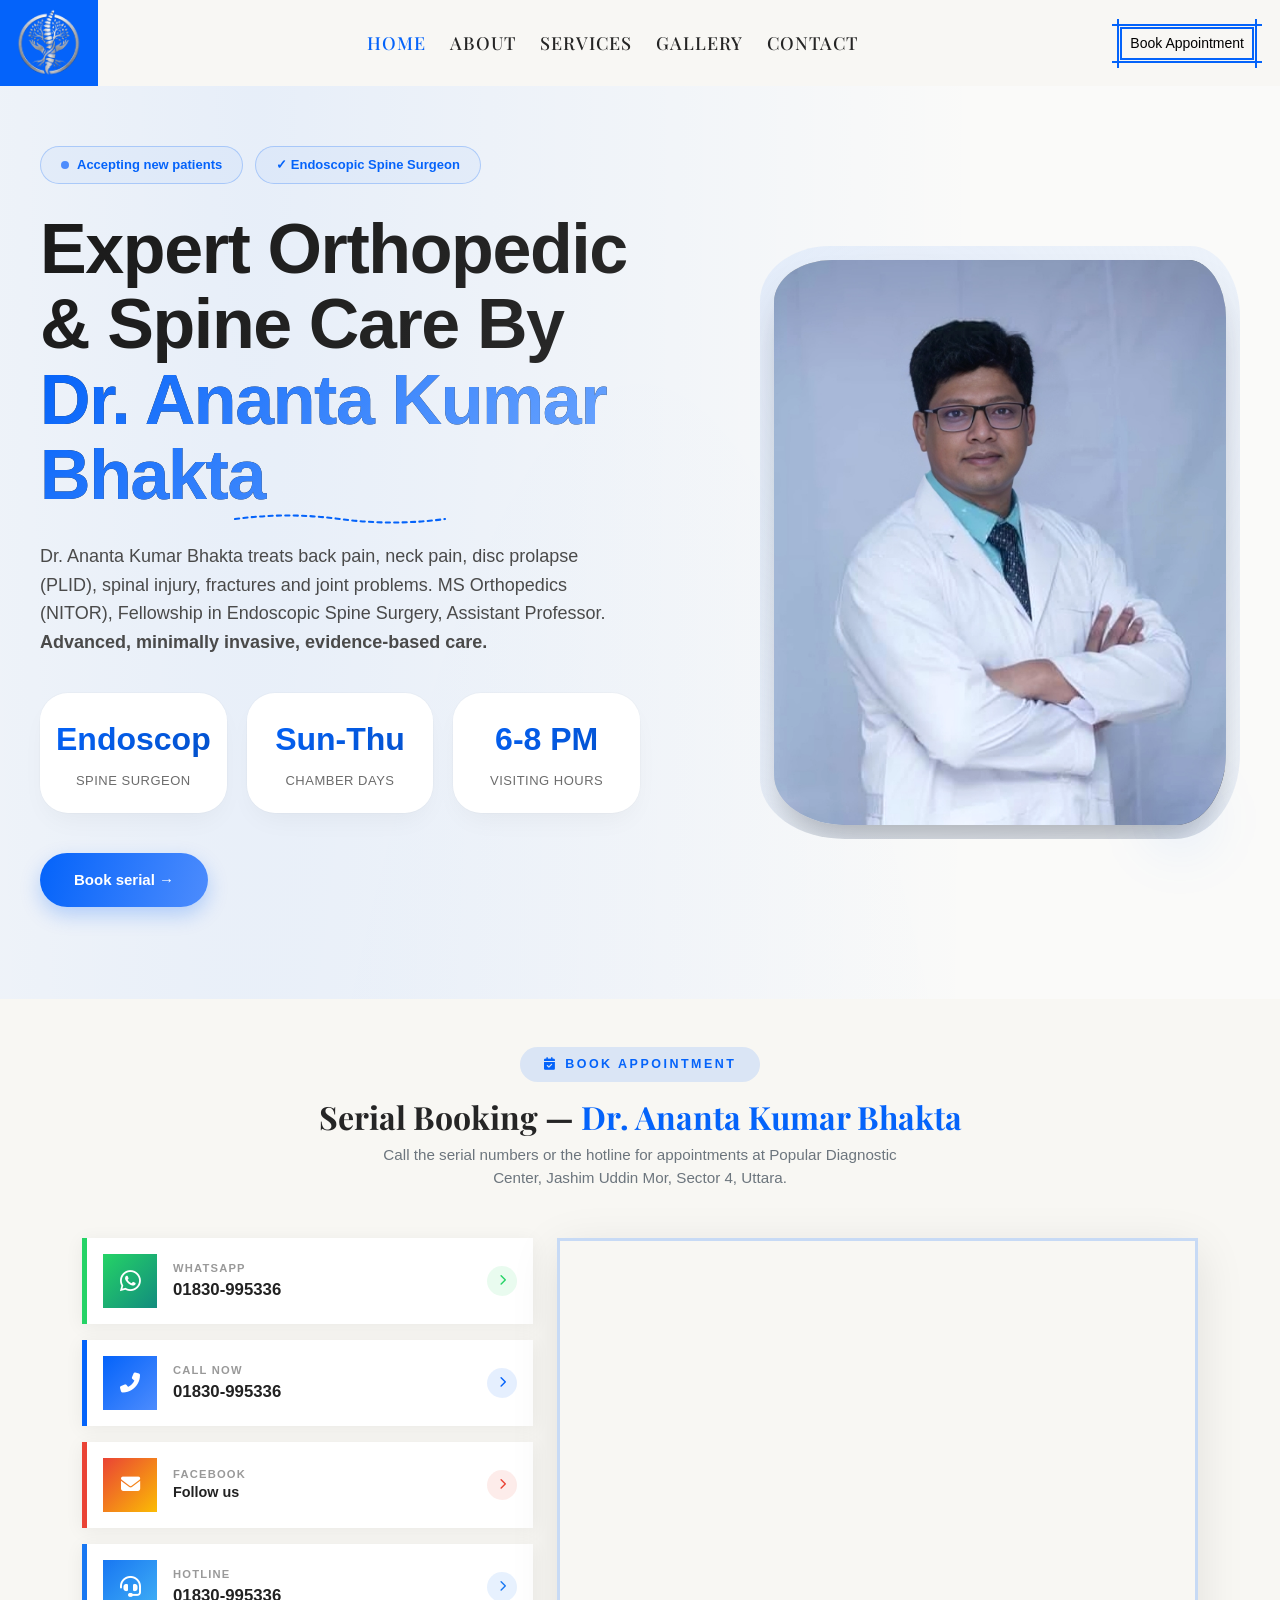
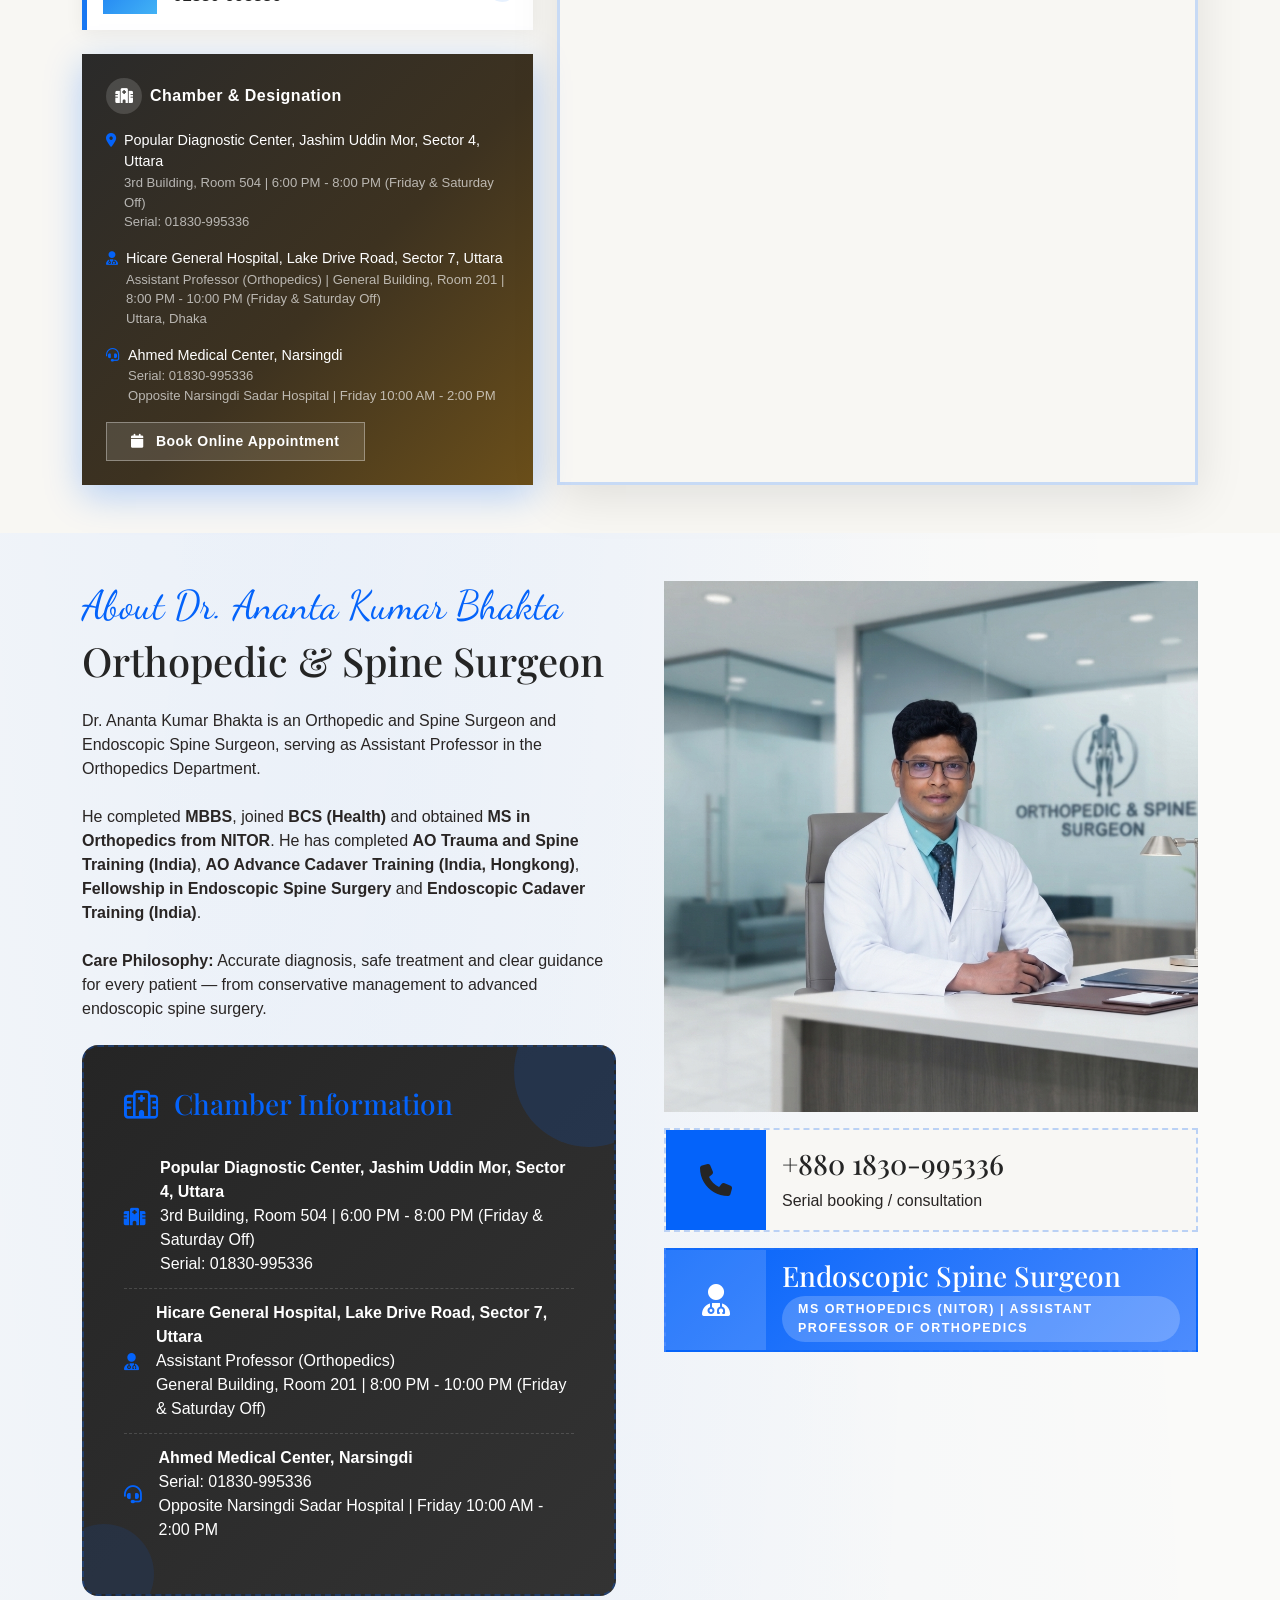
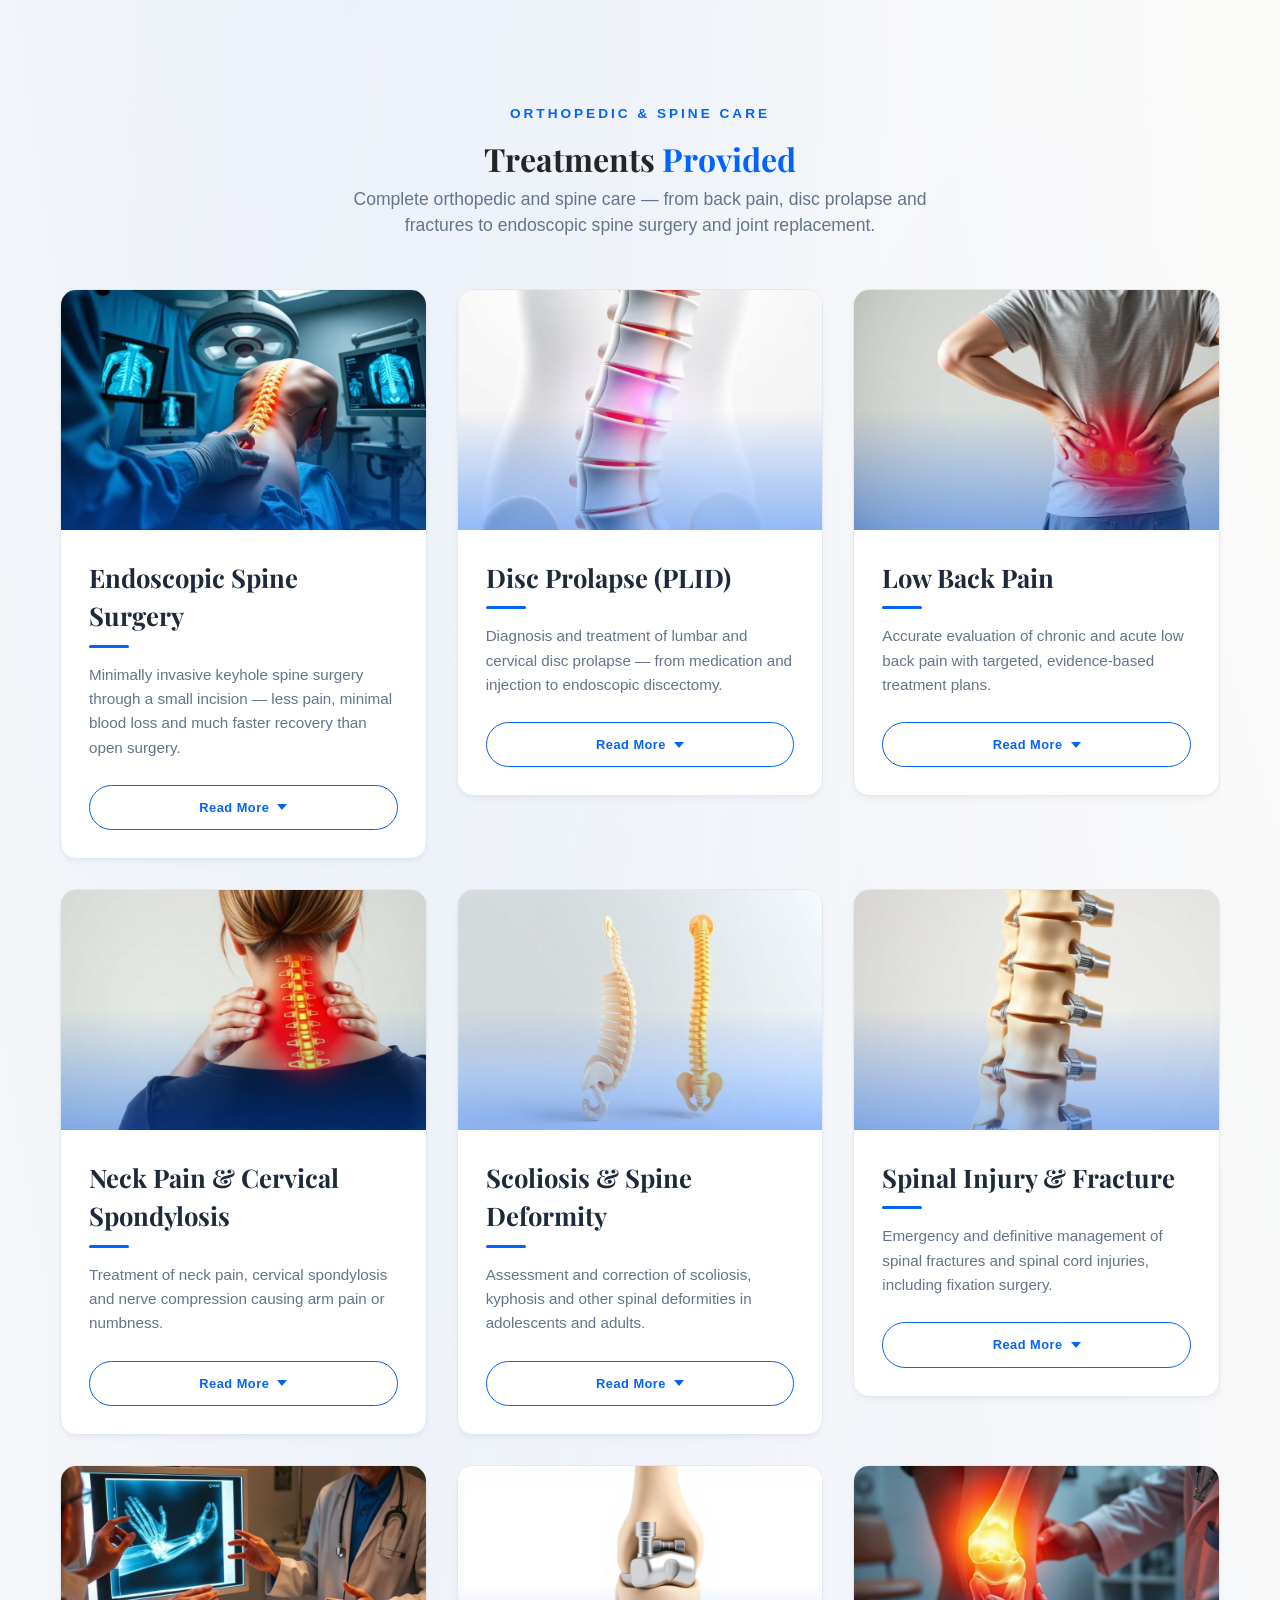
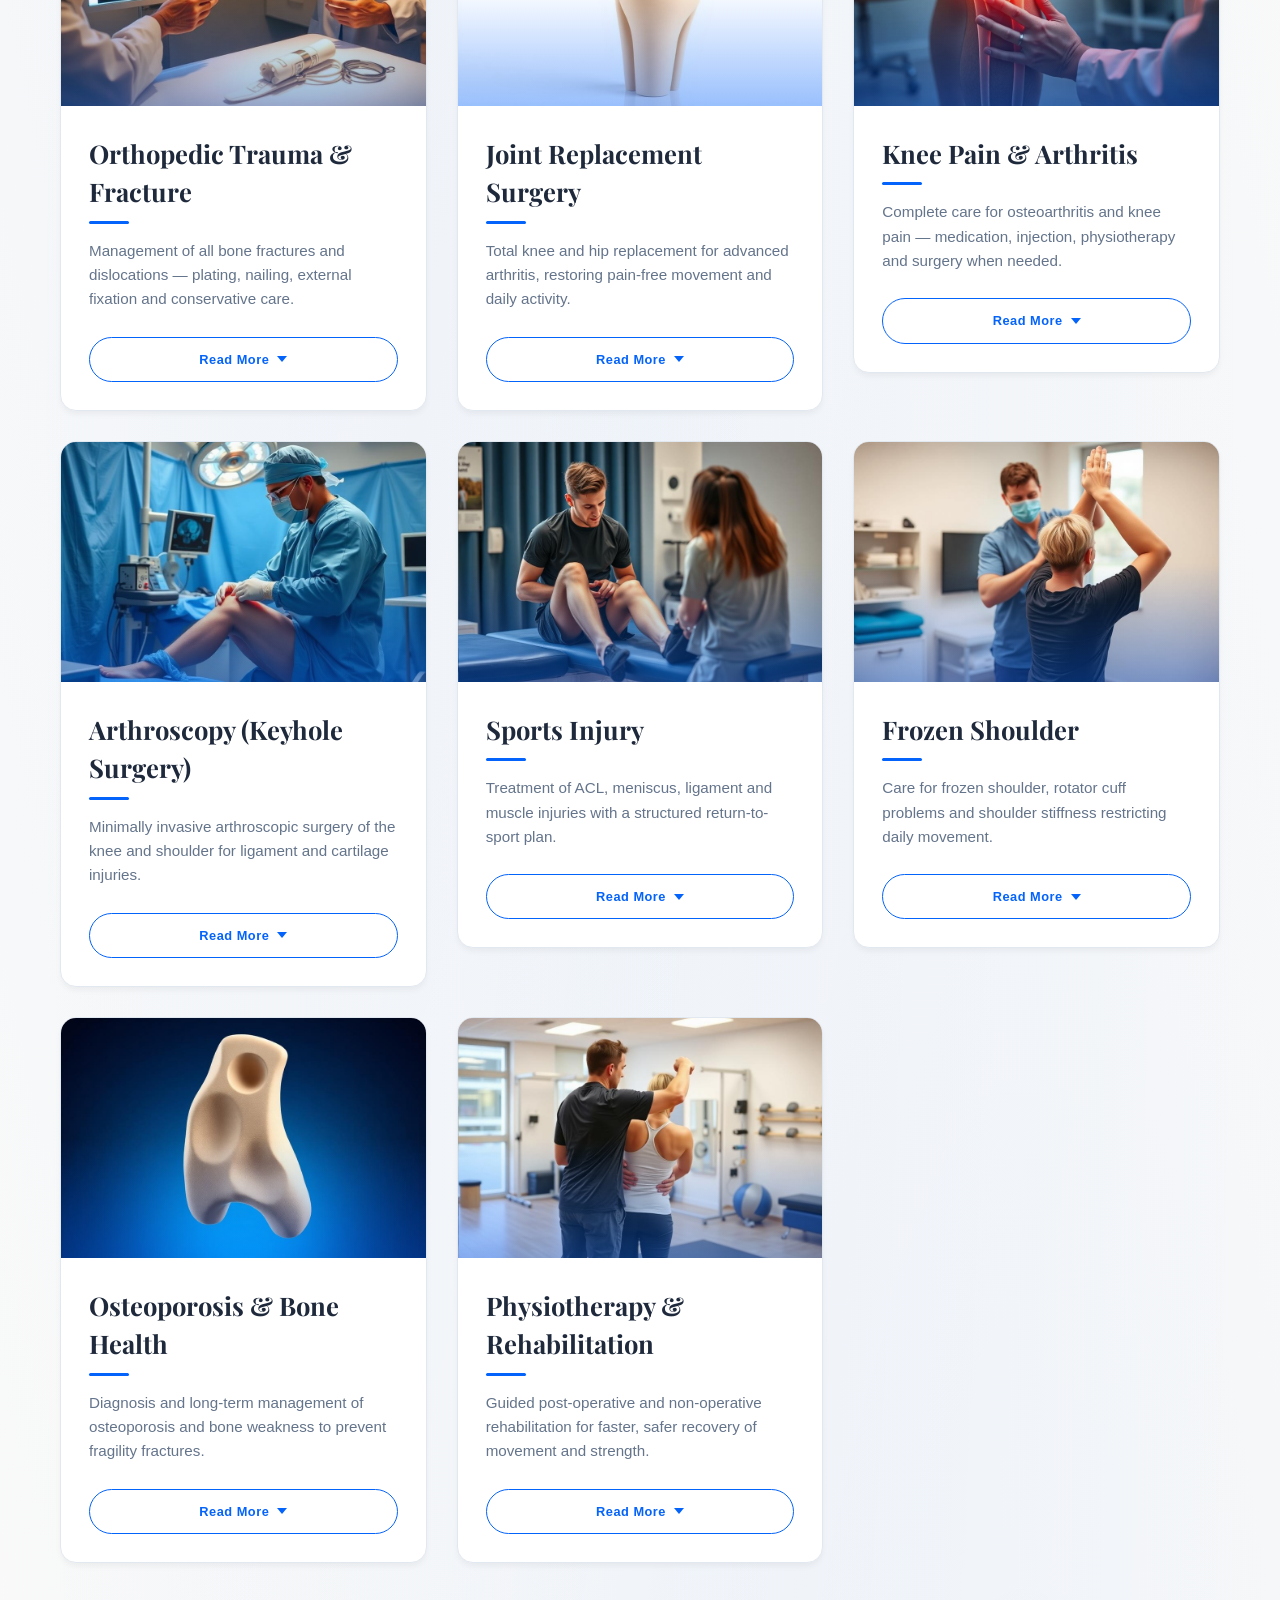
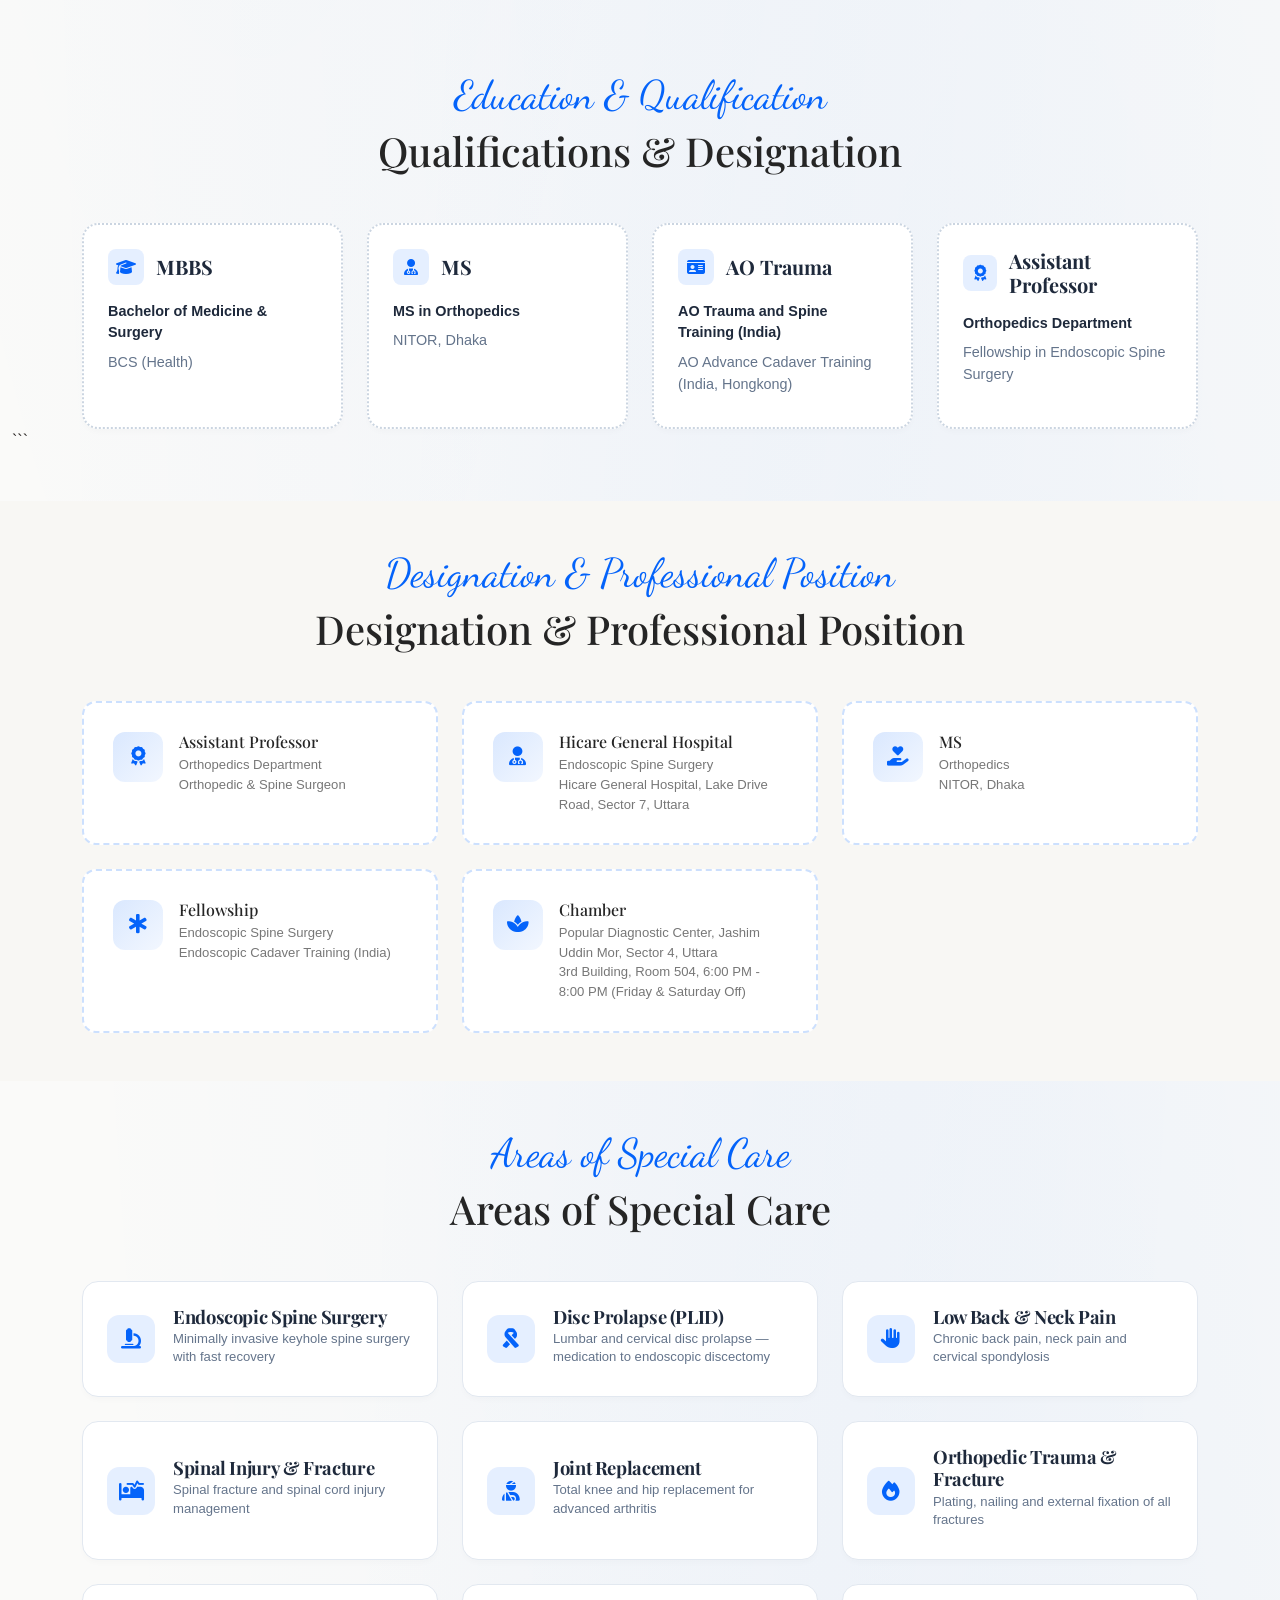
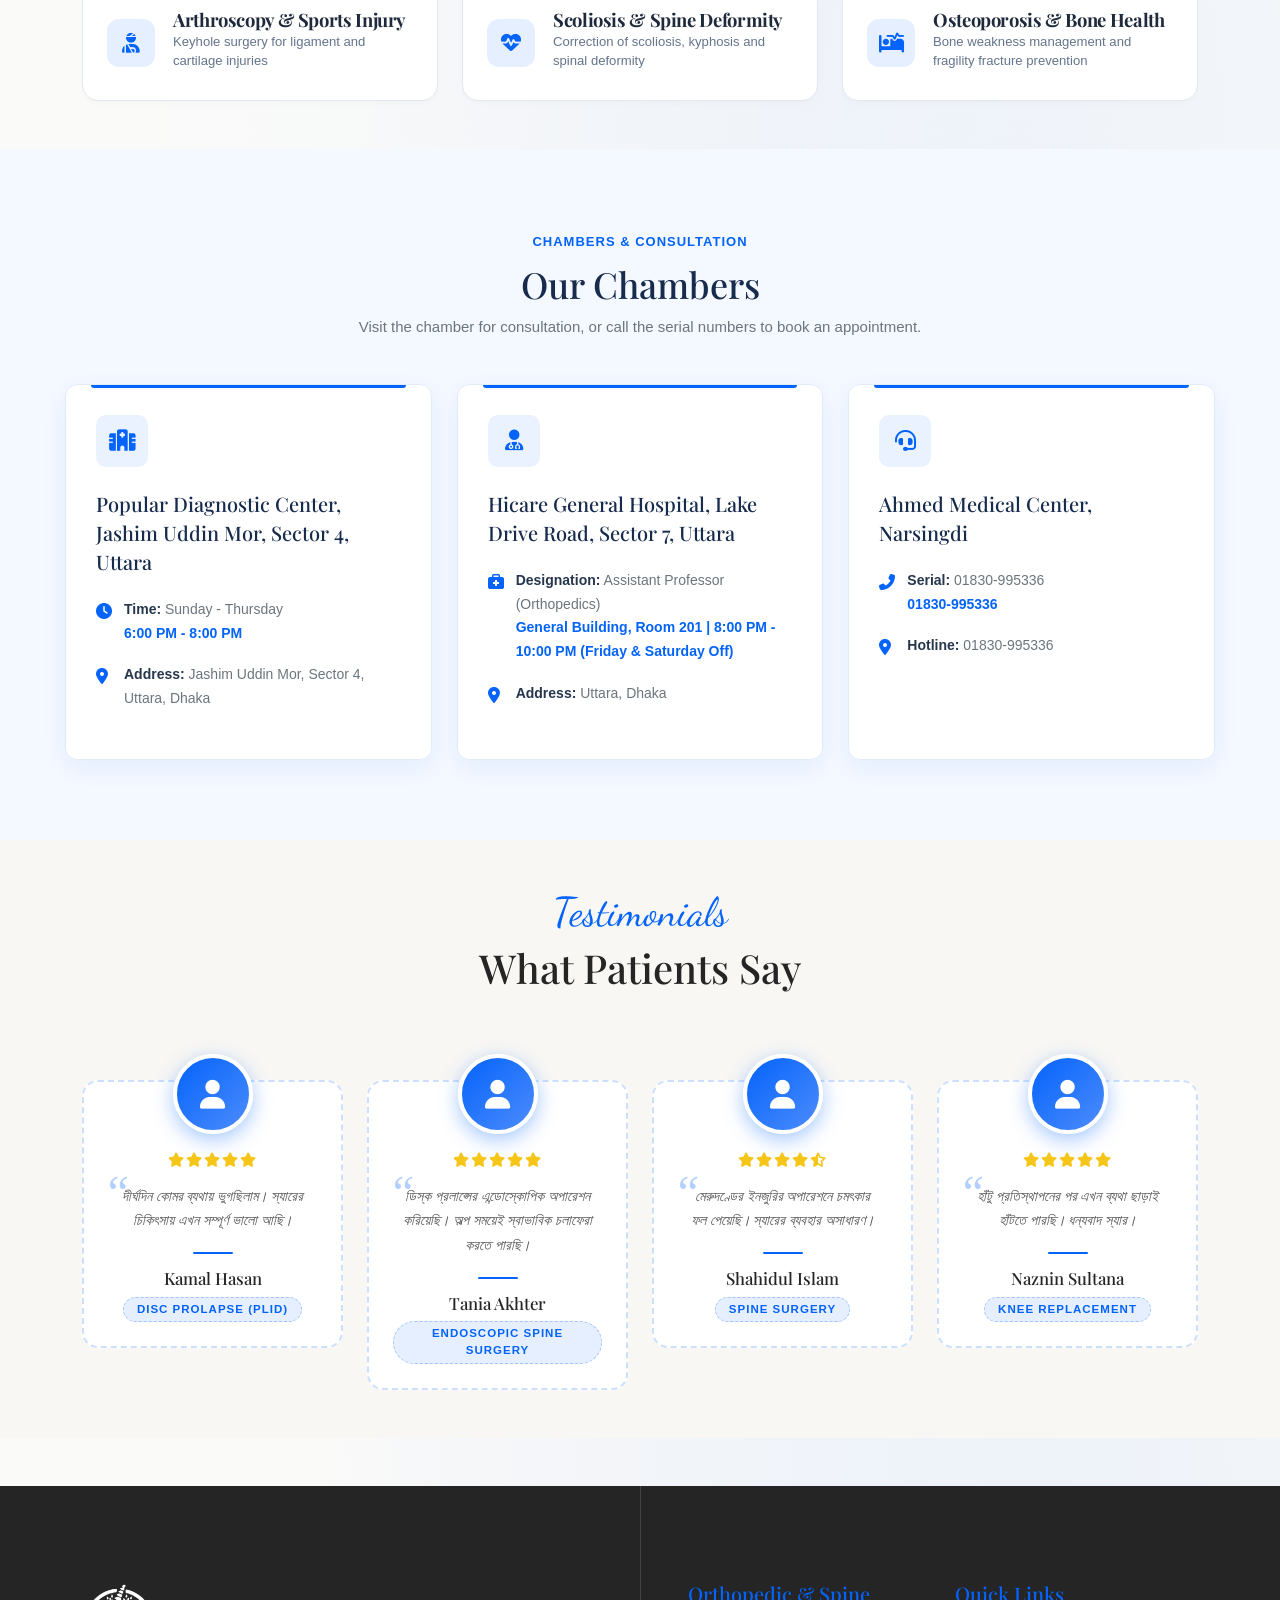
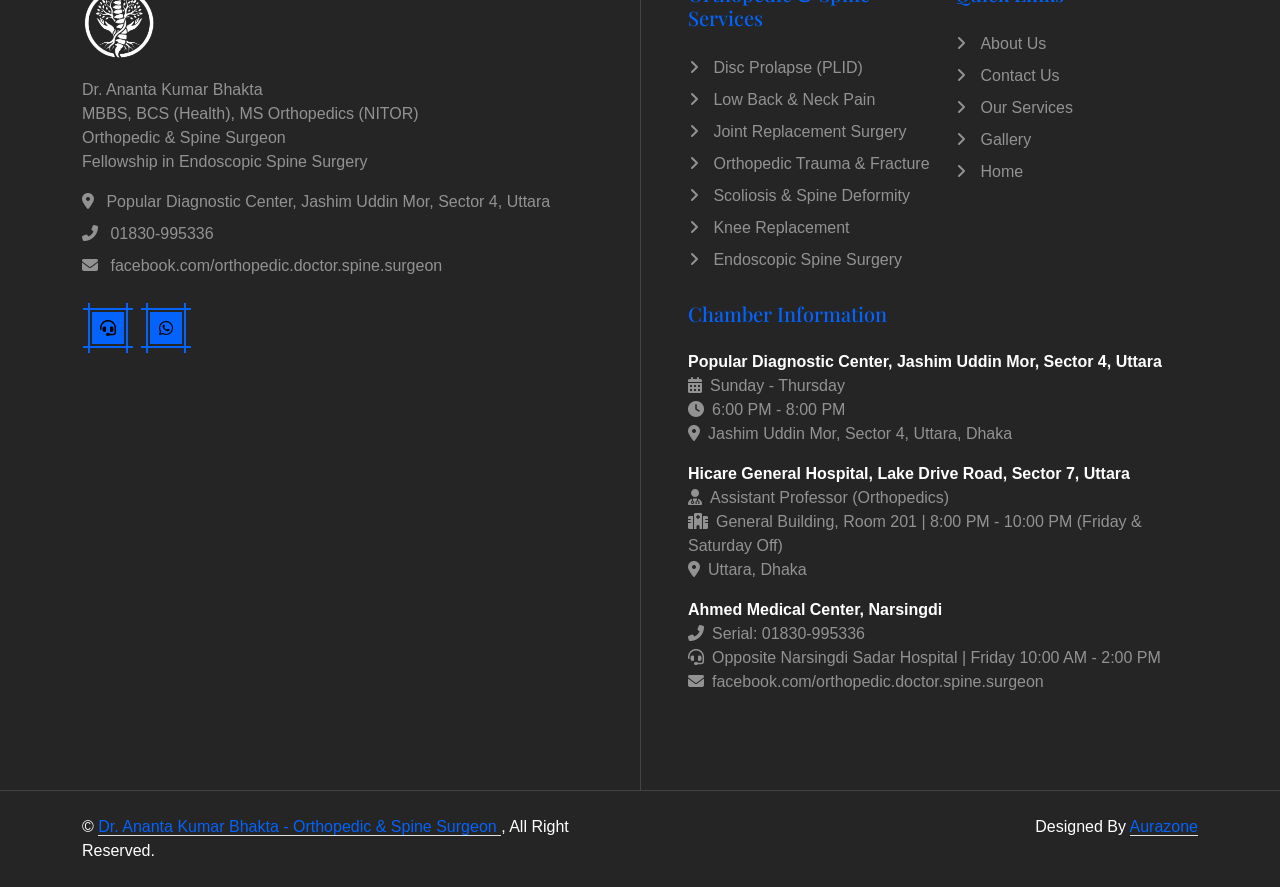
==== commit 70770200: "Changes" ====
--- a/public/index.html
+++ b/public/index.html
@@ -1181,7 +1181,7 @@
             <!-- Doctor Information -->
             <div class="col-lg-6 pe-lg-5">
 
-                <a href="#" class="navbar-brand">
+                <a href="index.html" class="navbar-brand">
                     <img src="img/themaincolorlogo.png"
                         alt="Dr. Ananta Kumar Bhakta"
                         style="height: 80px;
@@ -1248,31 +1248,31 @@
                             Orthopedic & Spine Services
                         </h5>
 
-                        <a class="btn btn-link" href="#">
+                        <a class="btn btn-link" href="service.html">
                             Disc Prolapse (PLID)
                         </a>
 
-                        <a class="btn btn-link" href="#">
+                        <a class="btn btn-link" href="service.html">
                             Low Back &amp; Neck Pain
                         </a>
 
-                        <a class="btn btn-link" href="#">
+                        <a class="btn btn-link" href="service.html">
                             Joint Replacement Surgery
                         </a>
 
-                        <a class="btn btn-link" href="#">
+                        <a class="btn btn-link" href="service.html">
                             Orthopedic Trauma &amp; Fracture
                         </a>
 
-                        <a class="btn btn-link" href="#">
+                        <a class="btn btn-link" href="service.html">
                             Scoliosis &amp; Spine Deformity
                         </a>
 
-                        <a class="btn btn-link" href="#">
+                        <a class="btn btn-link" href="service.html">
                             Knee Replacement
                         </a>
 
-                        <a class="btn btn-link" href="#">
+                        <a class="btn btn-link" href="service.html">
                             Endoscopic Spine Surgery
                         </a>
 
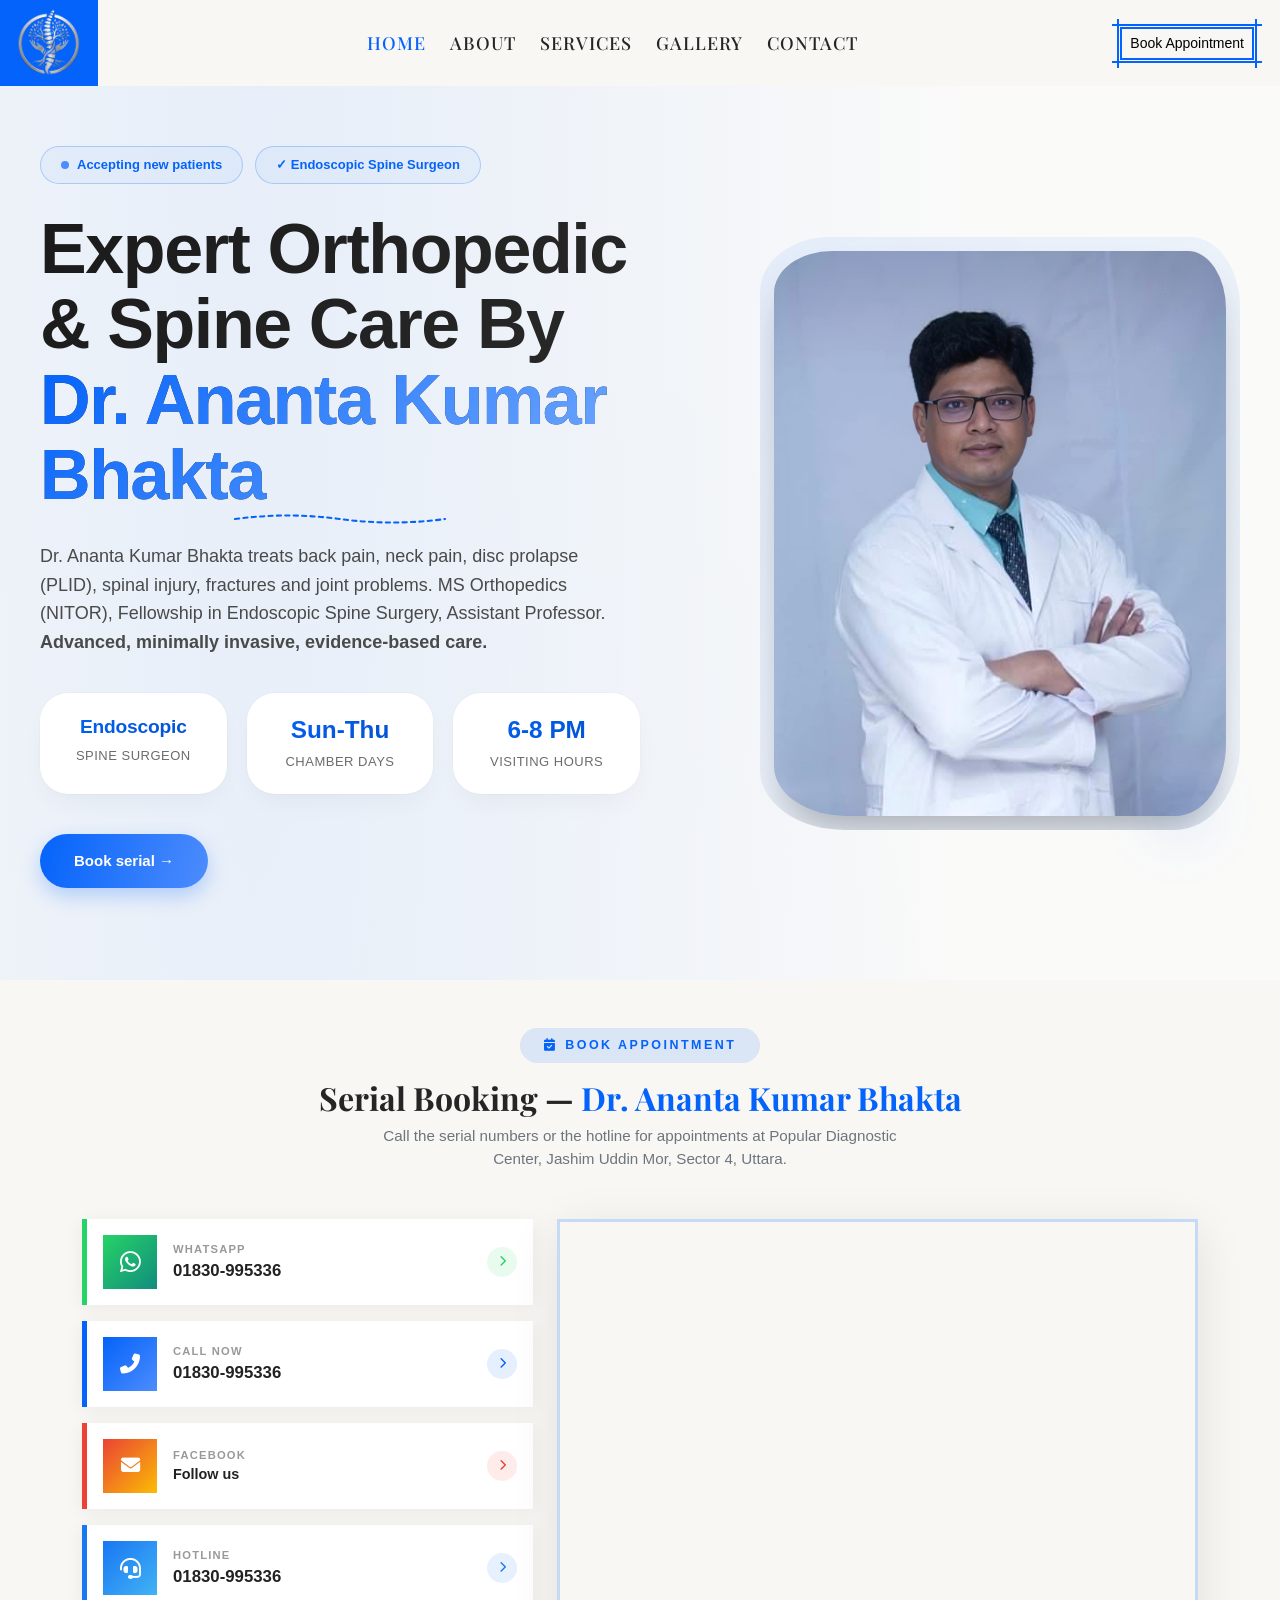
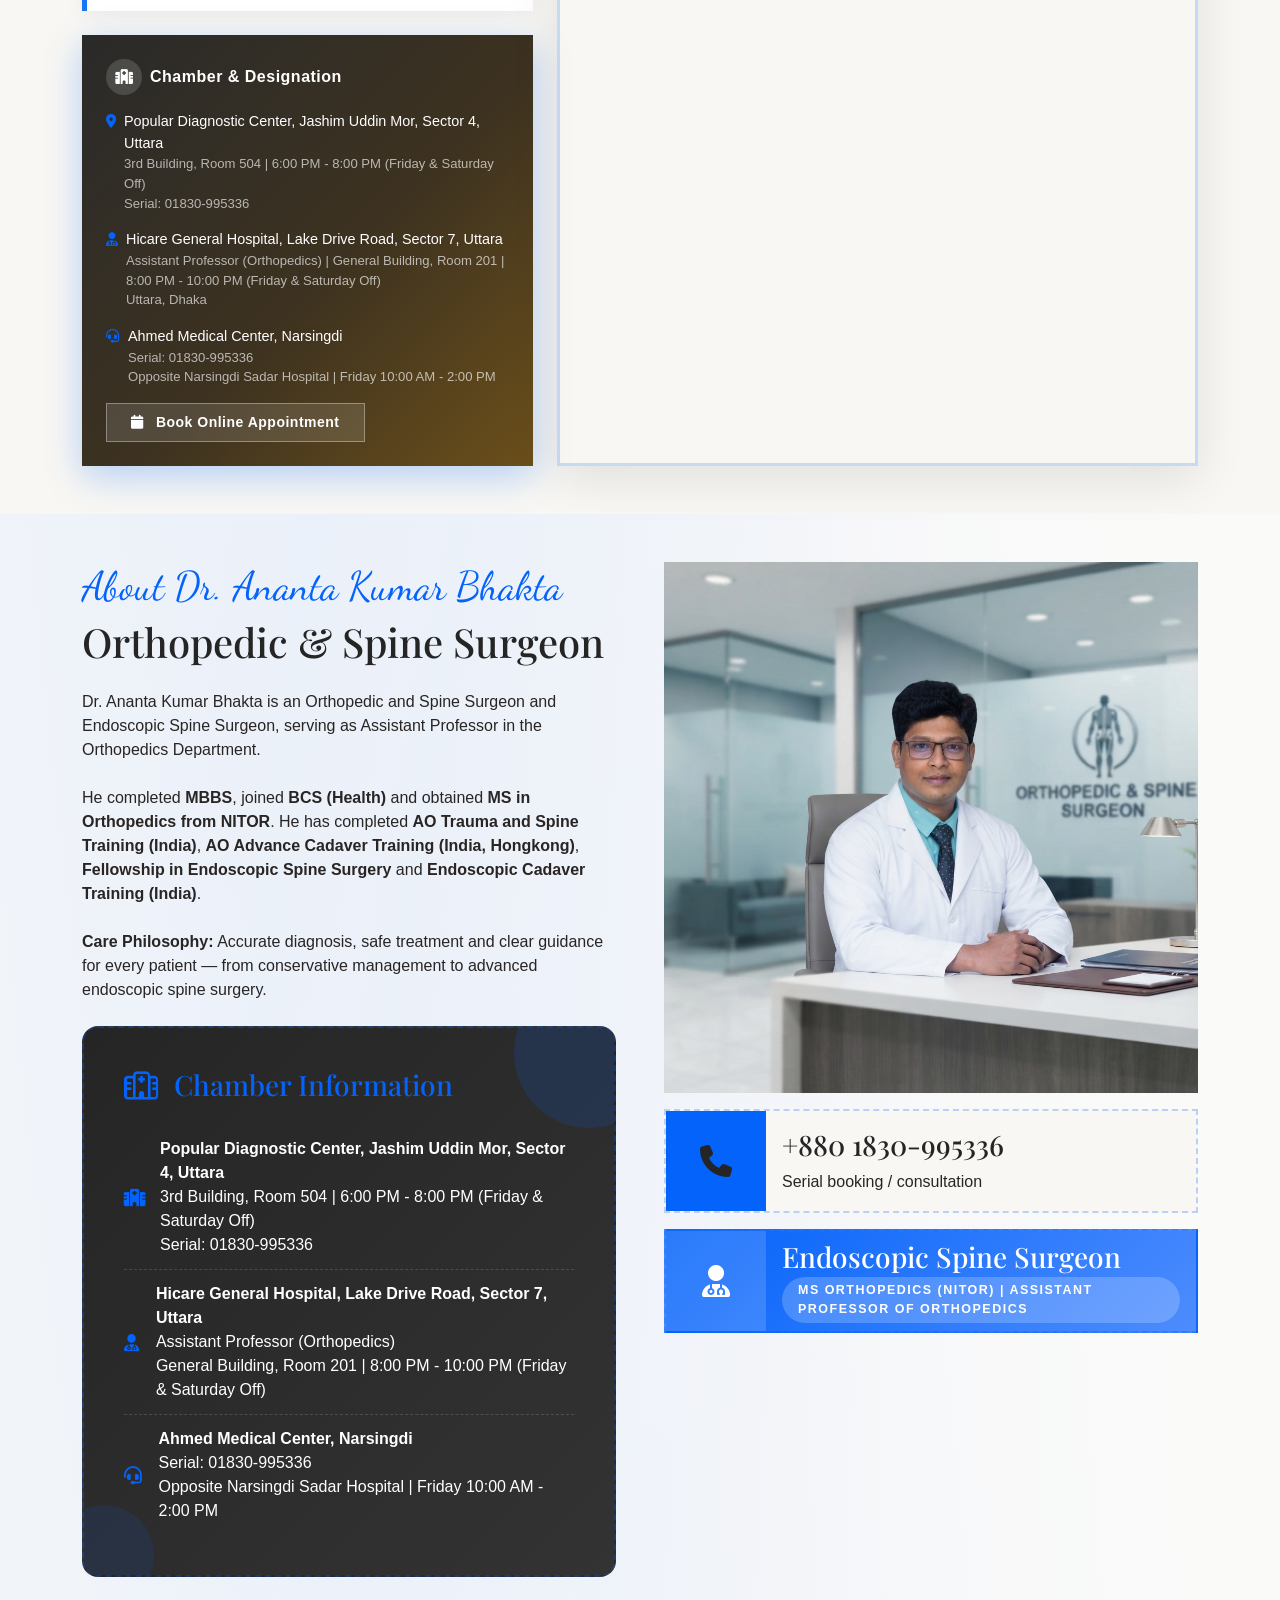
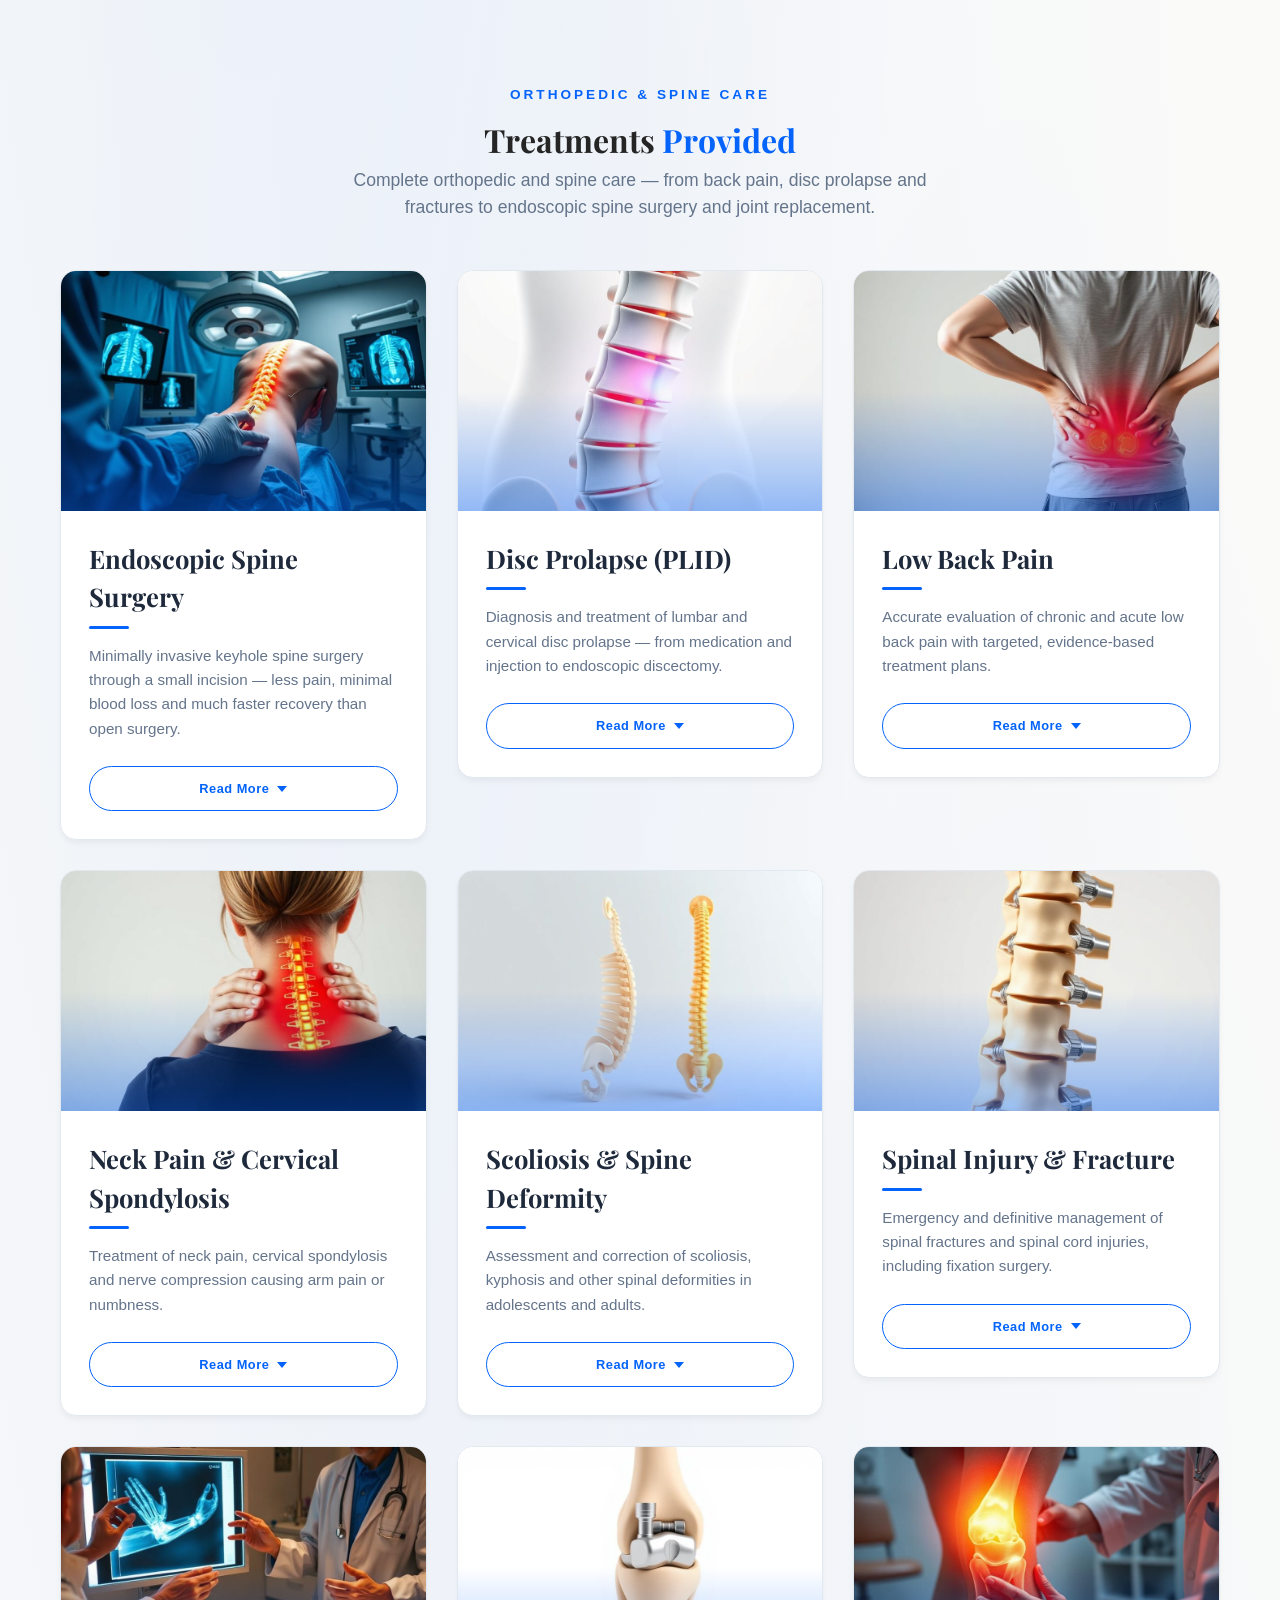
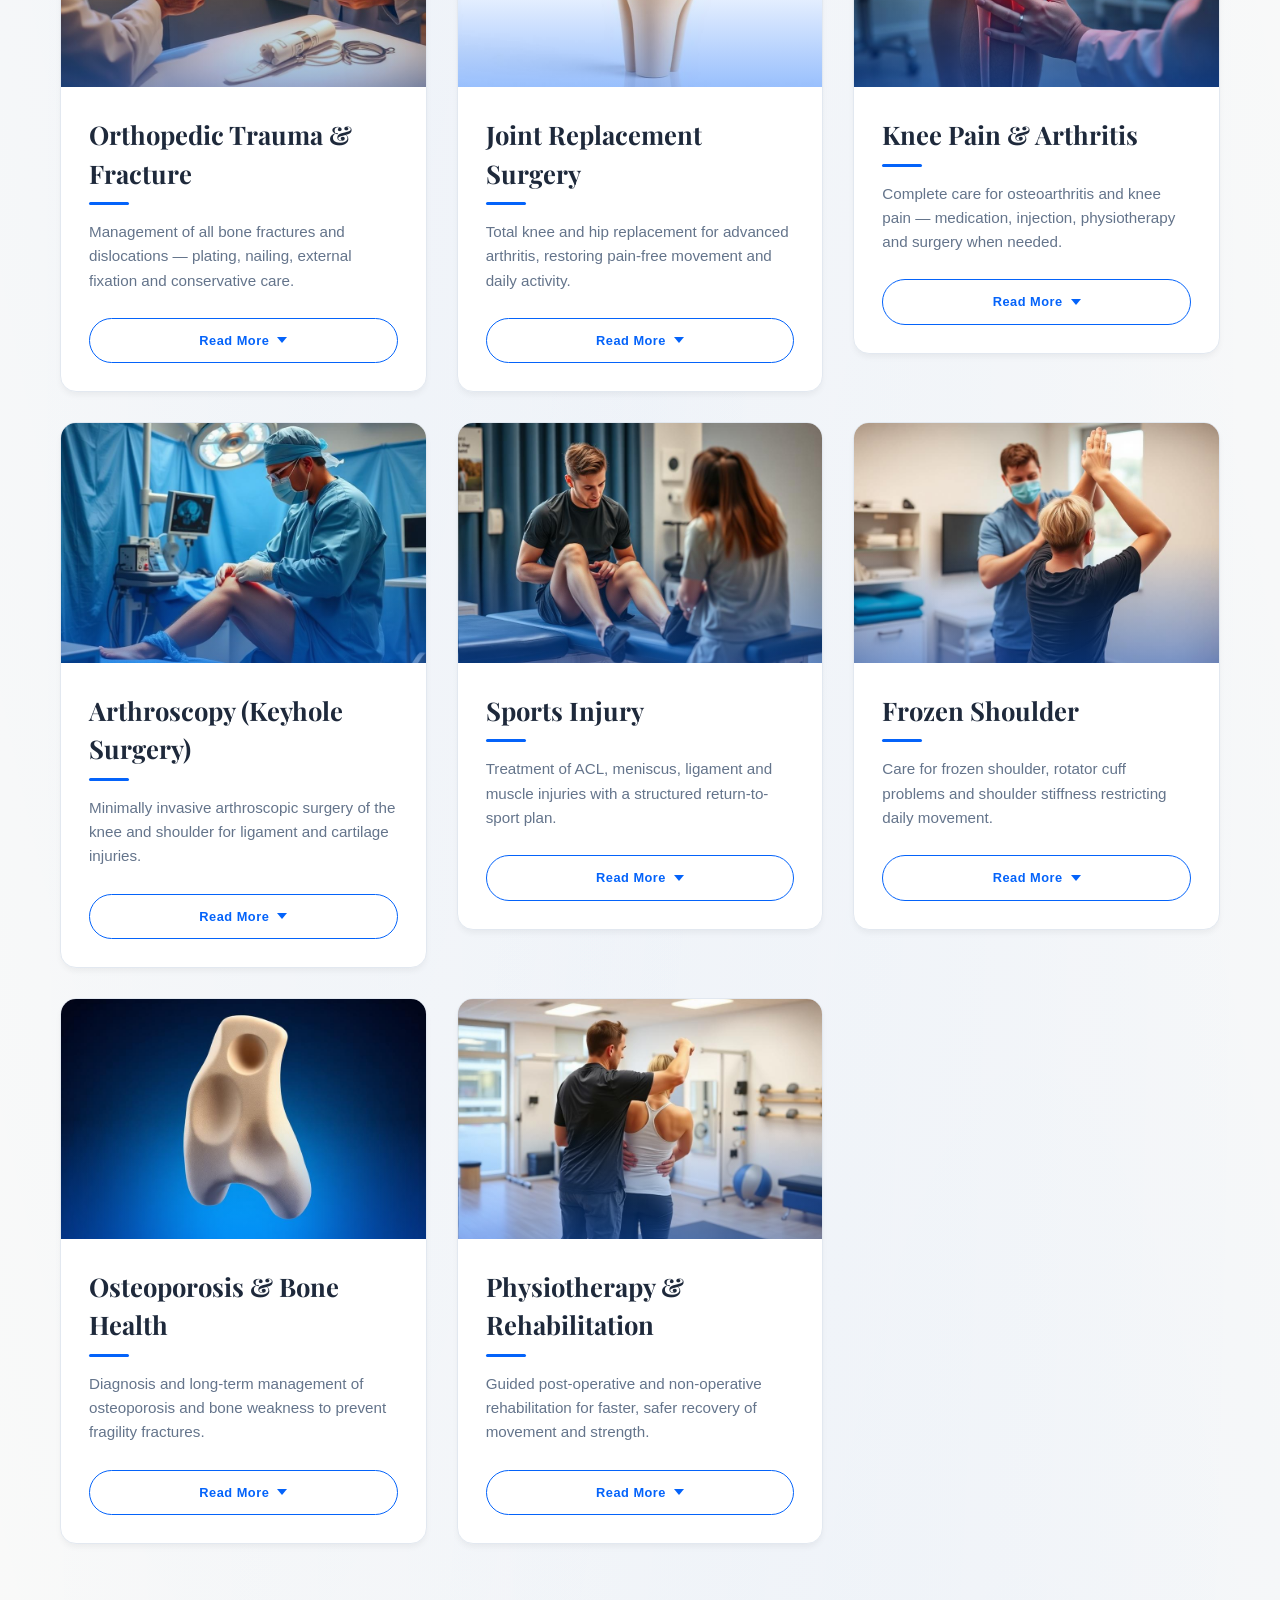
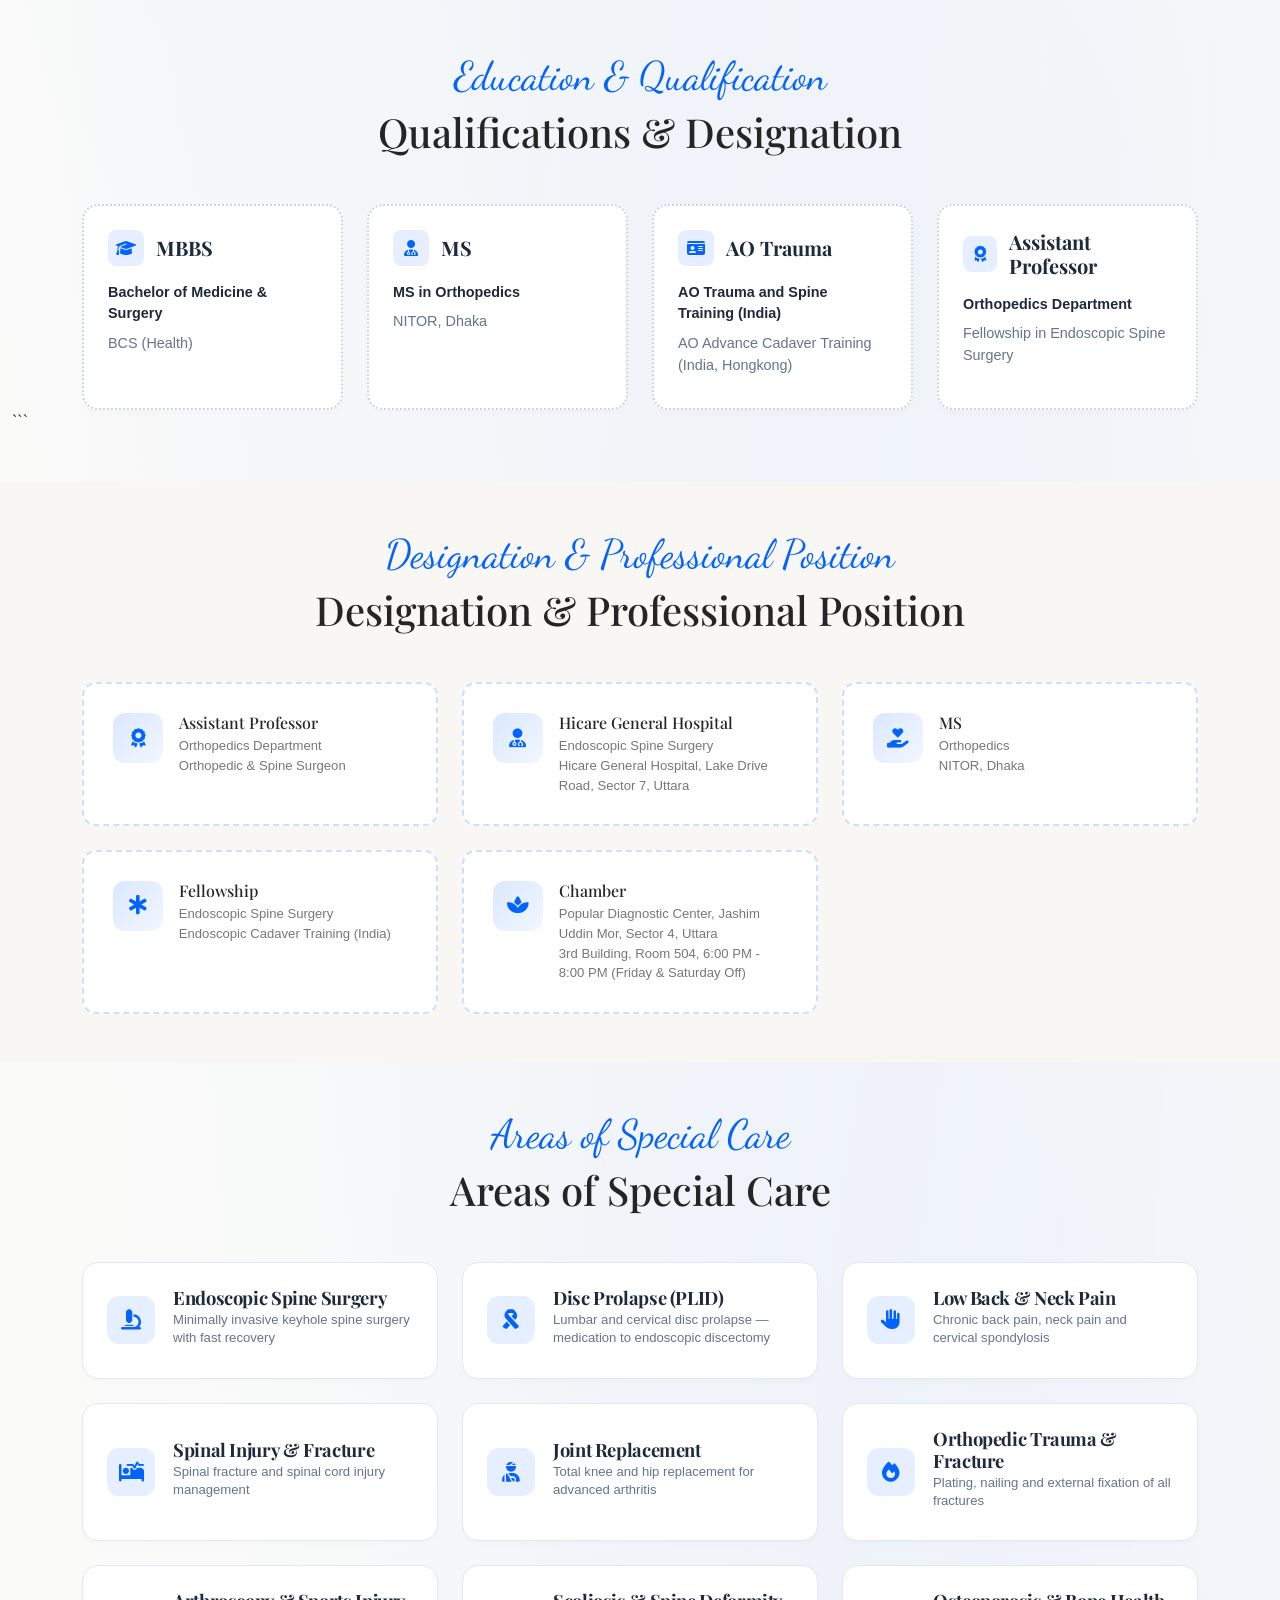
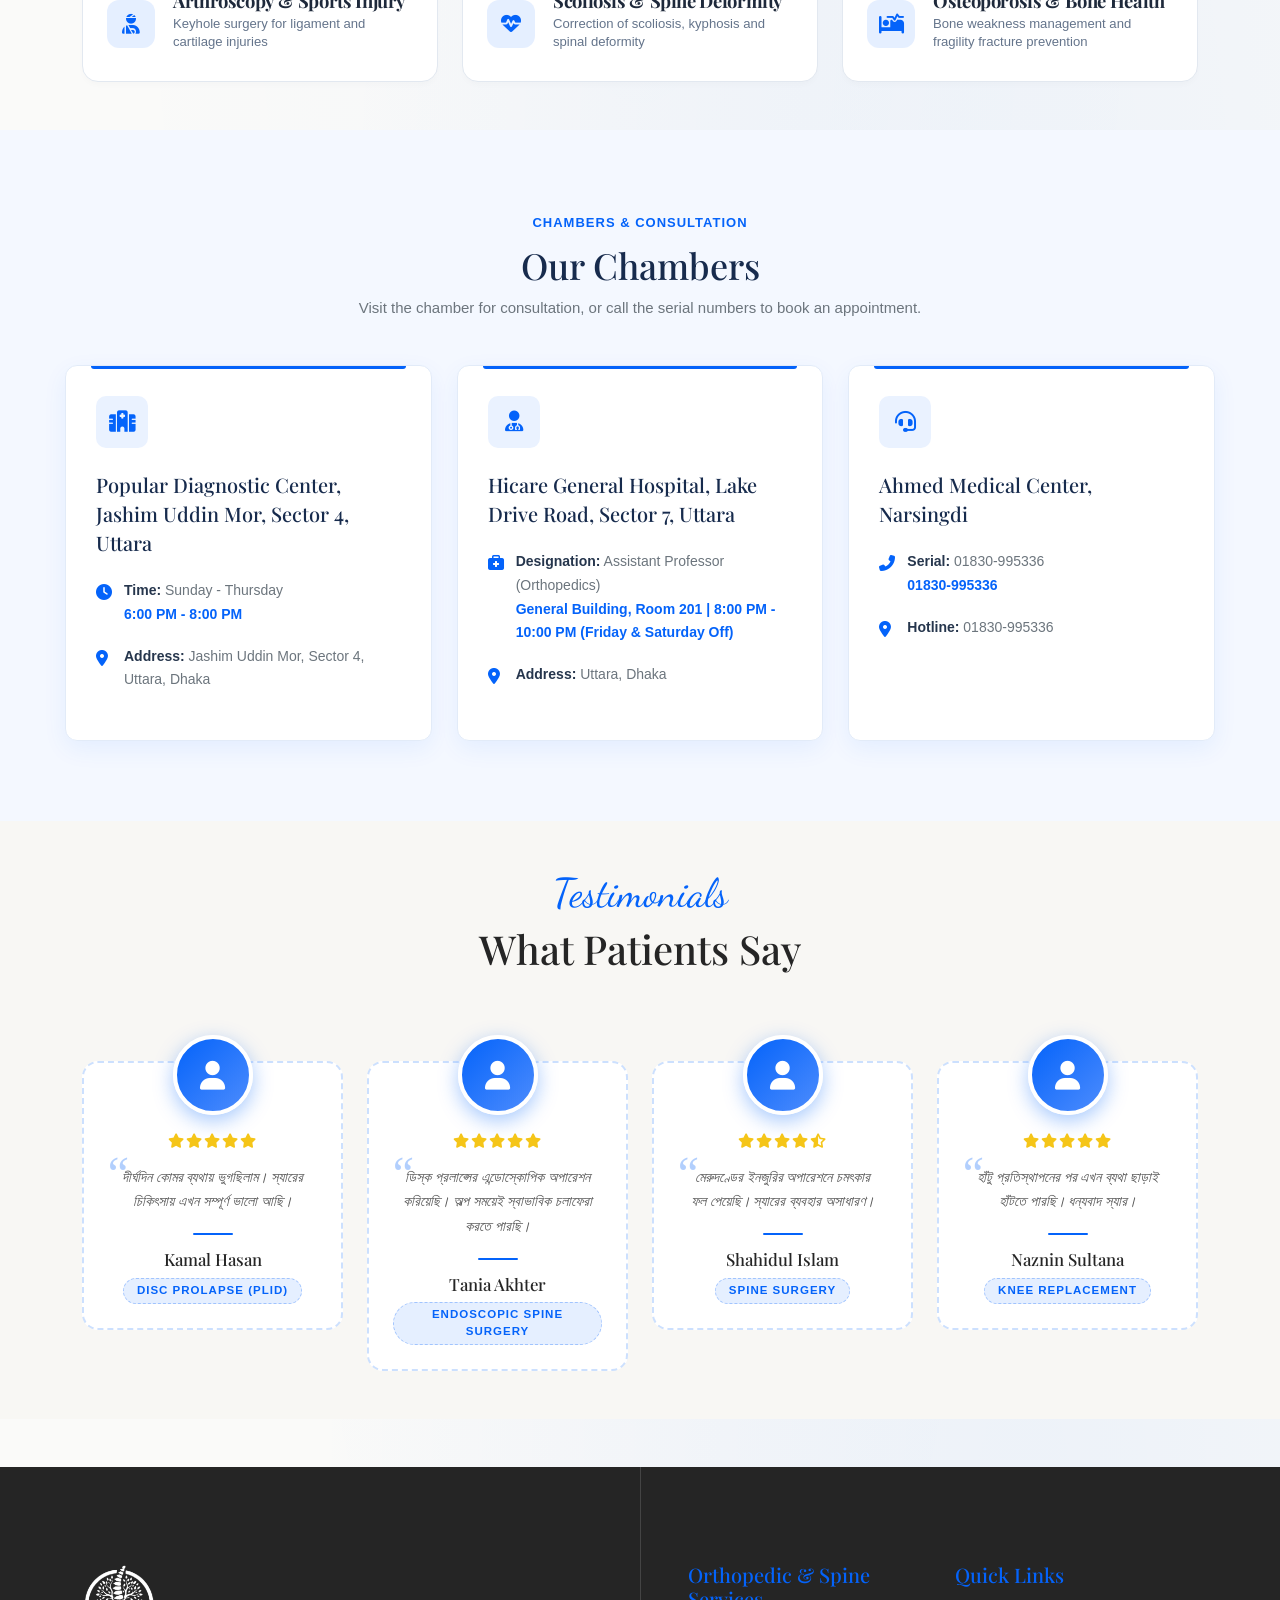
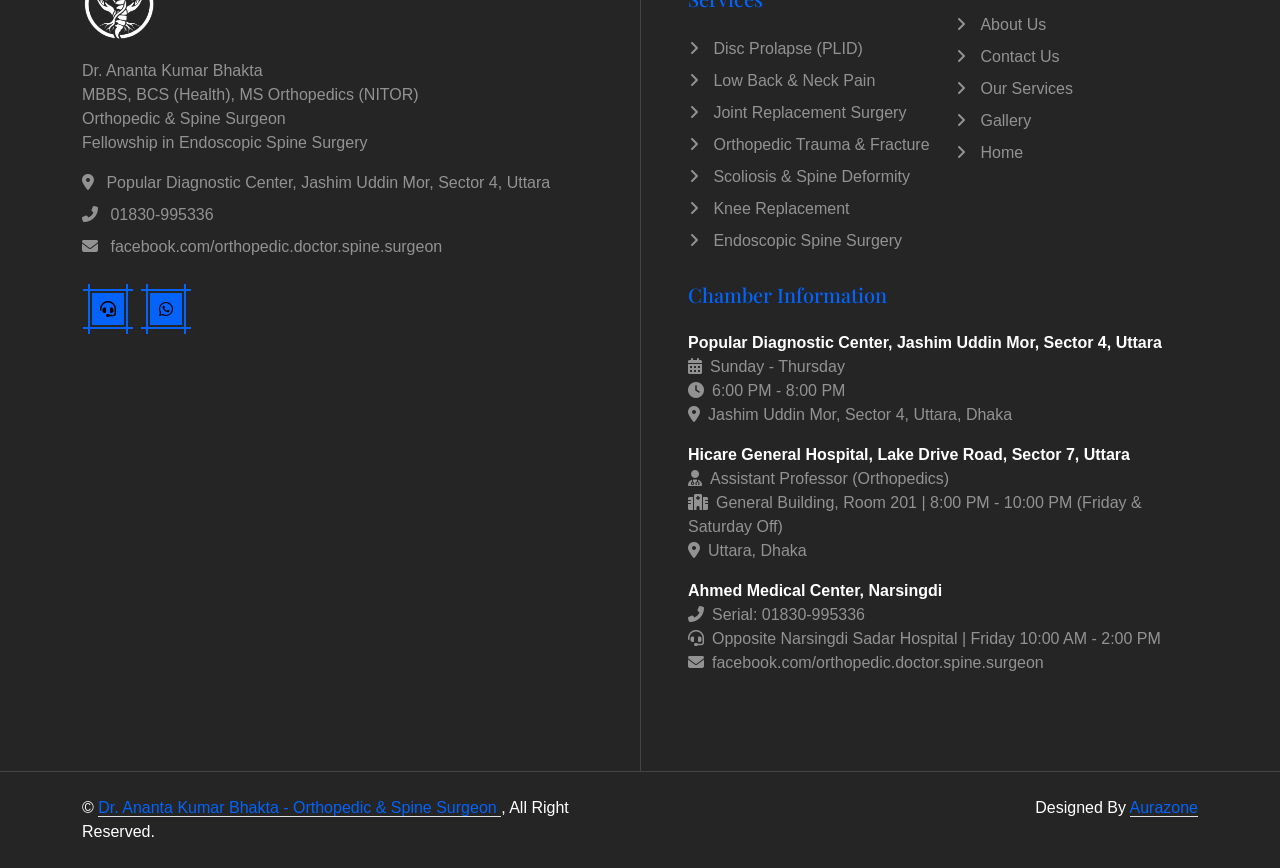
==== commit a2c63362: "Changes" ====
--- a/public/index.html
+++ b/public/index.html
@@ -83,7 +83,7 @@
             <div class="hero19 hero3 hero6">Dr. Ananta Kumar Bhakta treats back pain, neck pain, disc prolapse (PLID), spinal injury, fractures and joint problems. MS Orthopedics (NITOR), Fellowship in Endoscopic Spine Surgery, Assistant Professor. <strong>Advanced, minimally invasive, evidence-based care.</strong></div>
 
             <div class="hero20 hero3 hero7">
-                <div class="hero21 hero35"><div class="hero22">Endoscopic</div><div class="hero23">Spine Surgeon</div></div>
+                <div class="hero21 hero35"><div class="hero22 hero22-long">Endoscopic</div><div class="hero23">Spine Surgeon</div></div>
                 <div class="hero21 hero35"><div class="hero22">Sun-Thu</div><div class="hero23">Chamber days</div></div>
                 <div class="hero21 hero35"><div class="hero22">6-8 PM</div><div class="hero23">Visiting hours</div></div>
             </div>
--- a/public/css/html.css
+++ b/public/css/html.css
@@ -1,1283 +1,1293 @@
-        /* ===== Premium Info Cards with Dotted Borders ===== */
-        .info-card {
-            background: #fff;
-            border-radius: 16px;
-            padding: 2rem 1.5rem;
-            text-align: center;
-            transition: all 0.4s cubic-bezier(0.175, 0.885, 0.32, 1.275);
-            border: 2px dashed rgba(4, 99, 250, 0.25);
-            height: 100%;
-            position: relative;
-            overflow: hidden;
-        }
-
-        .info-card::after {
-            content: '';
-            position: absolute;
-            bottom: 0;
-            left: 0;
-            width: 100%;
-            height: 4px;
-            background: linear-gradient(90deg, var(--bs-primary), #4d8cfd, var(--bs-primary));
-            transform: scaleX(0);
-            transition: transform 0.4s ease;
-        }
-
-        .info-card:hover::after {
-            transform: scaleX(1);
-        }
-
-        .info-card:hover {
-            transform: translateY(-10px);
-            box-shadow: 0 25px 60px rgba(4, 99, 250, 0.18);
-            border-color: var(--bs-primary);
-            border-style: solid;
-        }
-
-        .info-card .icon-box {
-            width: 75px;
-            height: 75px;
-            border-radius: 50%;
-            background: linear-gradient(135deg, var(--bs-primary), #4d8cfd);
-            display: flex;
-            align-items: center;
-            justify-content: center;
-            margin: 0 auto 1.2rem;
-            box-shadow: 0 8px 25px rgba(4, 99, 250, 0.3);
-            transition: transform 0.4s ease;
-        }
-
-        .info-card:hover .icon-box {
-            transform: scale(1.1) rotate(5deg);
-        }
-
-        .info-card .icon-box i {
-            font-size: 1.5rem;
-            color: #fff;
-        }
-
-        .info-card h5 {
-            font-family: "Playfair Display", serif;
-            font-weight: 500;
-            margin-bottom: 0.5rem;
-            color: var(--bs-dark);
-        }
-
-        .info-card p {
-            font-size: 0.88rem;
-            color: #666;
-            margin-bottom: 0;
-            line-height: 1.7;
-        }
-
-        /* ===== Credentials Badge ===== */
-        /* ===== Appointment Row Hover ===== */
-        .appt-row:hover {
-            transform: translateY(-3px);
-            box-shadow: 0 8px 28px rgba(0, 0, 0, 0.11) !important;
-        }
-
-        .credential-badge {
-            display: inline-block;
-            background: rgba(4, 99, 250, 0.08);
-            border: 2px dashed rgba(4, 99, 250, 0.3);
-            border-radius: 50px;
-            padding: 0.4rem 1.1rem;
-            font-size: 0.8rem;
-            font-weight: 600;
-            color: var(--bs-primary);
-            margin: 0.2rem;
-            transition: all 0.3s ease;
-        }
-
-        .credential-badge:hover {
-            background: var(--bs-primary);
-            color: #fff;
-            border-style: solid;
-        }
-
-        /* ===== Schedule Card ===== */
-        .schedule-card {
-            background: linear-gradient(135deg, var(--bs-dark), #333);
-            border-radius: 16px;
-            padding: 2.5rem;
-            color: #fff;
-            position: relative;
-            overflow: hidden;
-            border: 2px dashed rgba(4, 99, 250, 0.3);
-        }
-
-        .schedule-card::before {
-            content: '';
-            position: absolute;
-            top: -50px;
-            right: -50px;
-            width: 150px;
-            height: 150px;
-            border-radius: 50%;
-            background: rgba(4, 99, 250, 0.15);
-        }
-
-        .schedule-card::after {
-            content: '';
-            position: absolute;
-            bottom: -30px;
-            left: -30px;
-            width: 100px;
-            height: 100px;
-            border-radius: 50%;
-            background: rgba(4, 99, 250, 0.1);
-        }
-
-        .schedule-card h3 {
-            font-family: "Playfair Display", serif;
-            color: var(--bs-primary);
-            margin-bottom: 1.5rem;
-        }
-
-        .schedule-item {
-            display: flex;
-            align-items: center;
-            padding: 0.75rem 0;
-            border-bottom: 1px dashed rgba(255, 255, 255, 0.15);
-        }
-
-        .schedule-item:last-child {
-            border-bottom: none;
-        }
-
-        .schedule-item i {
-            color: var(--bs-primary);
-            margin-right: 1rem;
-            font-size: 1.1rem;
-            width: 20px;
-            text-align: center;
-        }
-
-        /* ===== Specialization Cards ===== */
-        .spec-card {
-            background: #fff;
-            border-radius: 16px;
-            padding: 2rem;
-            text-align: center;
-            border: 2px dashed rgba(4, 99, 250, 0.2);
-            transition: all 0.4s cubic-bezier(0.175, 0.885, 0.32, 1.275);
-            height: 100%;
-            position: relative;
-        }
-
-        .spec-card::before {
-            content: '';
-            position: absolute;
-            top: -1px;
-            left: 50%;
-            transform: translateX(-50%);
-            width: 50px;
-            height: 4px;
-            background: var(--bs-primary);
-            border-radius: 0 0 4px 4px;
-            transition: width 0.4s ease;
-        }
-
-        .spec-card:hover::before {
-            width: 100%;
-        }
-
-        .spec-card:hover {
-            border-color: var(--bs-primary);
-            border-style: solid;
-            box-shadow: 0 20px 50px rgba(4, 99, 250, 0.15);
-            transform: translateY(-8px);
-        }
-
-        .spec-card .spec-icon {
-            width: 65px;
-            height: 65px;
-            border-radius: 50%;
-            border: 2px dashed var(--bs-primary);
-            display: flex;
-            align-items: center;
-            justify-content: center;
-            margin: 0 auto 1rem;
-            transition: all 0.4s ease;
-        }
-
-        .spec-card:hover .spec-icon {
-            background: var(--bs-primary);
-            border-style: solid;
-        }
-
-        .spec-card .spec-icon i {
-            font-size: 1.5rem;
-            color: var(--bs-primary);
-            transition: color 0.4s ease;
-        }
-
-        .spec-card:hover .spec-icon i {
-            color: #fff;
-        }
-
-        .spec-card h5 {
-            font-family: "Playfair Display", serif;
-            font-weight: 500;
-            color: var(--bs-dark);
-        }
-
-        .spec-card p {
-            font-size: 0.85rem;
-            color: #777;
-            margin-bottom: 0;
-        }
-
-        /* ===== Qualification Detail Cards ===== */
-        .qual-card {
-            background: #fff;
-            border-radius: 14px;
-            padding: 1.8rem;
-            border: 2px dashed rgba(4, 99, 250, 0.2);
-            transition: all 0.4s ease;
-            height: 100%;
-            display: flex;
-            align-items: flex-start;
-            gap: 1rem;
-        }
-
-        .qual-card:hover {
-            border-color: var(--bs-primary);
-            border-style: solid;
-            transform: translateY(-5px);
-            box-shadow: 0 15px 40px rgba(4, 99, 250, 0.12);
-        }
-
-        .qual-card .qual-icon {
-            width: 50px;
-            height: 50px;
-            min-width: 50px;
-            border-radius: 12px;
-            background: linear-gradient(135deg, rgba(4, 99, 250, 0.15), rgba(4, 99, 250, 0.05));
-            display: flex;
-            align-items: center;
-            justify-content: center;
-            transition: all 0.4s ease;
-        }
-
-        .qual-card:hover .qual-icon {
-            background: linear-gradient(135deg, var(--bs-primary), #4d8cfd);
-        }
-
-        .qual-card .qual-icon i {
-            color: var(--bs-primary);
-            font-size: 1.2rem;
-            transition: color 0.4s ease;
-        }
-
-        .qual-card:hover .qual-icon i {
-            color: #fff;
-        }
-
-        .qual-card h6 {
-            font-family: "Playfair Display", serif;
-            color: var(--bs-dark);
-            margin-bottom: 0.25rem;
-        }
-
-        .qual-card p {
-            font-size: 0.82rem;
-            color: #777;
-            margin-bottom: 0;
-            line-height: 1.5;
-        }
-
-        /* ===== Experience Banner ===== */
-        .exp-banner {
-            background: linear-gradient(135deg, var(--bs-primary), #4d8cfd);
-            border-radius: 16px;
-            padding: 2.5rem;
-            color: #fff;
-            position: relative;
-            overflow: hidden;
-        }
-
-        .exp-banner::before {
-            content: '';
-            position: absolute;
-            top: -40px;
-            right: -40px;
-            width: 120px;
-            height: 120px;
-            border-radius: 50%;
-            border: 3px dashed rgba(255, 255, 255, 0.2);
-        }
-
-        .exp-banner h4 {
-            font-family: "Playfair Display", serif;
-        }
-
-        .exp-banner .exp-item {
-            display: flex;
-            align-items: center;
-            gap: 0.75rem;
-            margin-bottom: 0.5rem;
-        }
-
-        .exp-banner .exp-item i {
-            width: 22px;
-            text-align: center;
-        }
-
-        /* ===== Doctor Title Sub ===== */
-        .doctor-title-sub {
-            font-size: 1.1rem;
-            color: var(--bs-primary);
-            letter-spacing: 2px;
-            font-weight: 600;
-        }
-
-        @media (max-width: 768px) {
-            .doctor-title-sub {
-                margin-top: 2rem;
-            }
-        }
-
-        /* ===== Testimonial User Icon ===== */
-        .testimonial-user-icon {
-            width: 80px;
-            height: 80px;
-            border-radius: 50%;
-            background: linear-gradient(135deg, var(--bs-primary), #4d8cfd);
-            display: flex;
-            align-items: center;
-            justify-content: center;
-            margin: 0 auto 0;
-            box-shadow: 0 6px 20px rgba(4, 99, 250, 0.3);
-        }
-
-        .testimonial-user-icon i {
-            font-size: 2rem;
-            color: #fff;
-        }
-
-        /* ===== Testimonial Card Redesign ===== */
-        .testimonial-card {
-            background: #fff;
-            border-radius: 16px;
-            padding: 2rem 1.5rem 1.5rem;
-            border: 2px dashed rgba(4, 99, 250, 0.2);
-            text-align: center;
-            position: relative;
-            transition: all 0.4s ease;
-            margin-top: 40px;
-        }
-
-        .testimonial-card:hover {
-            border-style: solid;
-            border-color: var(--bs-primary);
-            box-shadow: 0 20px 50px rgba(4, 99, 250, 0.15);
-            transform: translateY(-5px);
-        }
-
-        .testimonial-card .tc-avatar {
-            width: 80px;
-            height: 80px;
-            border-radius: 50%;
-            background: linear-gradient(135deg, var(--bs-primary), #4d8cfd);
-            display: flex;
-            align-items: center;
-            justify-content: center;
-            margin: -60px auto 1rem;
-            box-shadow: 0 6px 20px rgba(4, 99, 250, 0.35);
-            border: 4px solid #fff;
-        }
-
-        .testimonial-card .tc-avatar i {
-            font-size: 1.8rem;
-            color: #fff;
-        }
-
-        .testimonial-card .tc-stars {
-            color: #f5c518;
-            font-size: 0.9rem;
-            margin-bottom: 0.75rem;
-            letter-spacing: 2px;
-        }
-
-        .testimonial-card .tc-quote {
-            position: relative;
-            font-size: 0.88rem;
-            color: #555;
-            line-height: 1.75;
-            font-style: italic;
-            margin-bottom: 1.2rem;
-            padding: 0 0.5rem;
-        }
-
-        .testimonial-card .tc-quote::before {
-            content: '\201C';
-            font-size: 3rem;
-            color: var(--bs-primary);
-            opacity: 0.3;
-            position: absolute;
-            top: -15px;
-            left: -5px;
-            font-family: serif;
-            line-height: 1;
-        }
-
-        .testimonial-card .tc-divider {
-            width: 40px;
-            height: 2px;
-            background: var(--bs-primary);
-            margin: 0 auto 0.75rem;
-            border-radius: 2px;
-        }
-
-        .testimonial-card .tc-name {
-            font-family: "Playfair Display", serif;
-            font-weight: 500;
-            color: var(--bs-dark);
-            font-size: 1.05rem;
-            margin-bottom: 0.3rem;
-        }
-
-        .testimonial-card .tc-role {
-            display: inline-block;
-            background: rgba(4, 99, 250, 0.1);
-            border: 1px dashed rgba(4, 99, 250, 0.3);
-            border-radius: 50px;
-            padding: 0.2rem 0.8rem;
-            font-size: 0.72rem;
-            font-weight: 600;
-            color: var(--bs-primary);
-            text-transform: uppercase;
-            letter-spacing: 1px;
-        }
-
-        /* ===== Hero Slider Image ===== */
-        .header-carousel .owl-item img {
-            width: 100%;
-            height: 100%;
-            min-height: 500px;
-            object-fit: cover;
-            object-position: center;
-        }
-
-        @media (min-width: 992px) {
-
-            .header-carousel,
-            .header-carousel .owl-stage-outer,
-            .header-carousel .owl-stage,
-            .header-carousel .owl-item {
-                height: 100%;
-            }
-
-            .hero-header .col-lg-6:last-child {
-                min-height: 550px;
-            }
-        }
-
-        @media (max-width: 991px) {
-
-            /* Carousel: collapse height to image only, no extra space */
-            .header-carousel {
-                position: relative;
-                height: auto !important;
-                line-height: 0;
-            }
-
-            .header-carousel .owl-stage-outer,
-            .header-carousel .owl-stage,
-            .header-carousel .owl-item {
-                height: auto !important;
-            }
-
-            /* Fixed image size */
-            .header-carousel .owl-item img {
-                width: 100%;
-                height: auto !important;
-                min-height: unset !important;
-                object-fit: unset !important;
-                display: block;
-            }
-
-            /* Overlay dots ON the image so they add zero height */
-            .header-carousel .owl-dots {
-                position: absolute;
-                bottom: 8px;
-                left: 0;
-                width: 100%;
-                text-align: center;
-                margin: 0 !important;
-                line-height: 1;
-            }
-
-            /* Remove ALL padding gap between image and text */
-            .hero-header-text {
-                padding-top: 0 !important;
-                padding-bottom: 0 !important;
-            }
-
-            .hero-header-text>div {
-                padding-top: 0 !important;
-                padding-bottom: 1rem !important;
-            }
-
-            /* Add spacing between navbar and title on mobile */
-            .doctor-title-sub {
-                margin-top: 1.5rem !important;
-            }
-        }
-
-        @media (max-width: 575px) {
-            .header-carousel .owl-item img {
-                height: auto !important;
-                object-fit: unset !important;
-            }
-        }
-
-
-
-
-
-
-
-
-
-
-
-
-
-
-
-
-
-
-
-
-
-
-
-
-
-
-
-
-
-
-
-
-
-
-
-
-
-
-
-
-
-
-
-
-
-
-
-
-
-
-
-
-       
-
-        /* hero container premium spacing */
-        .hero1 {
-            max-width: 1280px;
-            margin: 0 auto;
-            display: flex;
-            align-items: center;
-            justify-content: space-between;
-            gap: 60px;
-            padding: 60px 40px;
-            position: relative;
-        }
-
-        /* animated fade-up base */
-        @keyframes hero2 {
-            0% { opacity: 0; transform: translateY(30px); }
-            100% { opacity: 1; transform: translateY(0); }
-        }
-        .hero3 {
-            opacity: 0;
-            animation: hero2 0.7s cubic-bezier(0.2, 0.9, 0.4, 1.1) forwards;
-        }
-        .hero4 { animation-delay: 0.1s; }
-        .hero5 { animation-delay: 0.2s; }
-        .hero6 { animation-delay: 0.35s; }
-        .hero7 { animation-delay: 0.5s; }
-        .hero8 { animation-delay: 0.65s; }
-
-        .hero9 {
-            flex: 1;
-            max-width: 600px;
-            order: 1;
-        }
-        .hero10 {
-            flex: 0 0 480px;
-            position: relative;
-            order: 2;
-        }
-
-        /* premium badges */
-        .hero11 {
-            display: flex;
-            gap: 12px;
-            margin-bottom: 28px;
-            flex-wrap: wrap;
-        }
-        .hero12 {
-            display: inline-flex;
-            align-items: center;
-            gap: 8px;
-            padding: 8px 20px;
-            border-radius: 100px;
-            font-size: 13px;
-            font-weight: 600;
-            border: 1px solid rgba(4, 99, 250, 0.25);
-            background: rgba(4, 99, 250, 0.04);
-            color: #0463FA;
-            backdrop-filter: blur(2px);
-            transition: all 0.3s ease;
-        }
-        .hero12:hover {
-            border-color: #0463FA;
-            background: rgba(4, 99, 250, 0.1);
-            transform: translateY(-2px);
-        }
-        .hero13 {
-            width: 8px;
-            height: 8px;
-            border-radius: 50%;
-            background: #4d8cfd;
-            animation: hero14 1.8s infinite;
-        }
-        @keyframes hero14 {
-            0% { opacity: 0.4; transform: scale(0.8);}
-            100% { opacity: 1; transform: scale(1.2);}
-        }
-
-        /* heading luxury gradient */
-        .hero15 {
-            font-size: clamp(42px, 7vw, 70px);
-            line-height: 1.08;
-            font-weight: 800;
-            margin-bottom: 28px;
-            letter-spacing: -0.02em;
-            background: linear-gradient(135deg, #1a1a1a 0%, #2c2c2c 100%);
-            background-clip: text;
-            -webkit-background-clip: text;
-            color: transparent;
-        }
-        .hero16 {
-            background: linear-gradient(135deg, #0463FA, #7aaeff);
-            background-clip: text;
-            -webkit-background-clip: text;
-            color: transparent;
-            display: inline-block;
-        }
-        .hero17::after {
-            content: '';
-            position: absolute;
-            bottom: -12px;
-            left: 0;
-            width: 100%;
-            height: 14px;
-            background-image: url("data:image/svg+xml,%3Csvg xmlns='http://www.w3.org/2000/svg' viewBox='0 0 300 20'%3E%3Cpath d='M0,10 Q75,0 150,10 T300,10' stroke='%230463FA' stroke-width='3' fill='none' stroke-dasharray='6 6' stroke-linecap='round'/%3E%3C/svg%3E");
-            background-repeat: no-repeat;
-            background-size: 100% 100%;
-            animation: hero18 5s infinite linear;
-        }
-        @keyframes hero18 {
-            0% { background-position: 0% 50%; }
-            50% { background-position: 100% 50%; }
-            100% { background-position: 0% 50%; }
-        }
-
-        .hero19 {
-            font-size: 18px;
-            color: #4a4a4a;
-            line-height: 1.6;
-            margin-bottom: 36px;
-            font-weight: 450;
-        }
-
-        /* stats cards premium */
-        .hero20 {
-            display: flex;
-            gap: 20px;
-            margin-bottom: 40px;
-            flex-wrap: wrap;
-        }
-        .hero21 {
-            flex: 1;
-            min-width: 100px;
-            padding: 22px 16px;
-            border: none;
-            border-radius: 28px;
-            background: #ffffff;
-            box-shadow: 0 12px 28px -8px rgba(0, 0, 0, 0.05), 0 0 0 1px rgba(0, 0, 0, 0.02);
-            text-align: center;
-            transition: all 0.35s cubic-bezier(0.2, 0.9, 0.4, 1.1);
-            cursor: default;
-        }
-        .hero21:hover {
-            transform: translateY(-6px);
-            box-shadow: 0 24px 40px -12px rgba(4, 99, 250, 0.15), 0 0 0 1px rgba(4, 99, 250, 0.1);
-        }
-        .hero21 .hero22 {
-            font-size: 32px;
-            font-weight: 800;
-            background: linear-gradient(145deg, #0463FA, #0350c9);
-            background-clip: text;
-            -webkit-background-clip: text;
-            color: transparent;
-            margin-bottom: 8px;
-        }
-        .hero21 .hero23 {
-            font-size: 13px;
-            color: #6c6c6c;
-            font-weight: 500;
-            text-transform: uppercase;
-            letter-spacing: 0.5px;
-        }
-
-        /* premium buttons */
-        .hero24 {
-            display: flex;
-            gap: 18px;
-            margin-bottom: 32px;
-            flex-wrap: wrap;
-        }
-        .hero25 {
-            padding: 16px 34px;
-            border-radius: 50px;
-            border: none;
-            cursor: pointer;
-            font-weight: 700;
-            font-size: 15px;
-            transition: all 0.3s cubic-bezier(0.2, 0.9, 0.4, 1.2);
-            font-family: inherit;
-            position: relative;
-            overflow: hidden;
-            z-index: 1;
-        }
-        .hero26 {
-            background: linear-gradient(105deg, #0463FA, #4d8cfd);
-            color: #fff;
-            box-shadow: 0 8px 20px rgba(4, 99, 250, 0.25);
-        }
-        .hero26::before {
-            content: '';
-            position: absolute;
-            top: 0;
-            left: -100%;
-            width: 100%;
-            height: 100%;
-            background: linear-gradient(90deg, rgba(255,255,255,0.2), rgba(255,255,255,0.5));
-            transition: left 0.45s ease;
-            z-index: -1;
-        }
-        .hero26:hover::before { left: 100%; }
-        .hero26:hover {
-            transform: scale(1.02);
-            box-shadow: 0 12px 28px rgba(4, 99, 250, 0.35);
-        }
-        .hero27 {
-            background: #ffffff;
-            border: 1px solid #e2e2e2;
-            color: #1e1e1e;
-        }
-        .hero27:hover {
-            border-color: #0463FA;
-            background: #f2f7ff;
-            transform: translateY(-2px);
-        }
-        .hero28 {
-            font-size: 14px;
-            color: #5a5a5a;
-            margin-bottom: 28px;
-            display: inline-flex;
-            align-items: center;
-            gap: 8px;
-            background: #eef4ff;
-            padding: 8px 20px;
-            border-radius: 60px;
-            font-weight: 500;
-            transition: all 0.2s;
-        }
-        .hero29 {
-            display: flex;
-            gap: 20px;
-            font-size: 12px;
-            font-weight: 500;
-            color: #8a8a8a;
-            margin-top: 20px;
-            flex-wrap: wrap;
-            border-top: 1px solid #e6edfb;
-            padding-top: 28px;
-        }
-
-        /* ============================================ */
-        /*   PREMIUM IMAGE SECTION - CINEMATIC & LUXURY  */
-        /* ============================================ */
-        .hero10 {
-            position: relative;
-            perspective: 1200px;
-        }
-        
-        /* main image container with organic double border + glassmorphism glow */
-        .hero30 {
-            position: relative;
-            width: 100%;
-            padding: 14px;
-            border-radius: 70px 50px 65px 85px / 55px 70px 85px 60px;
-            background: radial-gradient(circle at 30% 20%, rgba(4, 99, 250,0.08), rgba(224, 236, 255,0.4));
-            backdrop-filter: blur(2px);
-            transition: all 0.5s cubic-bezier(0.2, 0.9, 0.4, 1.2);
-            animation: hero31 5s ease-in-out infinite;
-            cursor: pointer;
-        }
-        
-        @keyframes hero31 {
-            0% { transform: translateY(0px) rotate(0deg); }
-            50% { transform: translateY(-7px) rotate(0.4deg); }
-            100% { transform: translateY(0px) rotate(0deg); }
-        }
-        
-        /* inner image frame with premium shadow & organic shape */
-        .hero32 {
-            position: relative;
-            width: 100%;
-            aspect-ratio: 4 / 5;
-            background: #eae5dd;
-            border-radius: 58px 38px 50px 72px / 42px 58px 72px 50px;
-            overflow: hidden;
-            box-shadow: 0 25px 40px -12px rgba(0,0,0,0.3), inset 0 1px 2px rgba(255,255,255,0.3);
-            transition: all 0.6s ease;
-        }
-        
-        /* elegant glowing border effect on hover */
-        .hero30::before {
-            content: '';
-            position: absolute;
-            inset: -2px;
-            border-radius: 72px 52px 67px 87px / 57px 72px 87px 62px;
-            padding: 2px;
-            background: linear-gradient(125deg, #0463FA, #a8c9ff, #0463FA);
-            -webkit-mask: linear-gradient(#fff 0 0) content-box, linear-gradient(#fff 0 0);
-            mask: linear-gradient(#fff 0 0) content-box, linear-gradient(#fff 0 0);
-            -webkit-mask-composite: xor;
-            mask-composite: exclude;
-            opacity: 0;
-            transition: opacity 0.5s ease;
-            pointer-events: none;
-        }
-        
-        .hero30:hover::before {
-            opacity: 0.7;
-        }
-        
-        .hero32 img {
-            width: 100%;
-            height: 100%;
-            object-fit: cover;
-            display: block;
-            transition: transform 0.8s cubic-bezier(0.2, 0.95, 0.4, 1.1), filter 0.4s ease;
-            filter: brightness(1.02) contrast(1.02);
-        }
-        
-        /* dynamic hover zoom & shine */
-        .hero30:hover .hero32 img {
-            transform: scale(1.05);
-            filter: brightness(1.05) contrast(1.04);
-        }
-        
-        /* luxury spotlight effect */
-        .hero30::after {
-            content: '';
-            position: absolute;
-            top: 0;
-            left: -100%;
-            width: 60%;
-            height: 100%;
-            background: linear-gradient(90deg, transparent, rgba(214, 230, 255,0.3), transparent);
-            transform: skewX(-15deg);
-            transition: left 0.7s ease;
-            pointer-events: none;
-            border-radius: inherit;
-        }
-        
-        .hero30:hover::after {
-            left: 150%;
-        }
-        
-        /* decorative ring / accent behind image (premium aura) */
-        .hero10 .hero33 {
-            position: absolute;
-            top: 15%;
-            left: 10%;
-            width: 85%;
-            height: 80%;
-            background: radial-gradient(circle, rgba(4, 99, 250,0.08) 0%, rgba(4, 99, 250,0) 70%);
-            border-radius: 60% 40% 50% 70% / 50% 60% 70% 40%;
-            filter: blur(20px);
-            z-index: -1;
-            animation: hero34 6s infinite alternate;
-            pointer-events: none;
-        }
-        
-        @keyframes hero34 {
-            0% { opacity: 0.3; transform: scale(0.95);}
-            100% { opacity: 0.7; transform: scale(1.05);}
-        }
-        
-        /* subtle reflection effect on image inner */
-        .hero32::after {
-            content: '';
-            position: absolute;
-            bottom: 0;
-            left: 0;
-            width: 100%;
-            height: 30%;
-            background: linear-gradient(to top, rgba(0,0,0,0.05), transparent);
-            pointer-events: none;
-            border-radius: 0 0 50px 50px;
-        }
-        
-        /* responsive adjustments */
-        @media (max-width: 880px) {
-            .hero1 {
-                flex-direction: column;
-                text-align: center;
-                gap: 40px;
-                padding: 32px 24px;
-            }
-            .hero9 { order: 2; align-items: center; }
-            .hero10 { order: 1; max-width: 380px; margin: 0 auto; flex: 0 0 auto; }
-            .hero11, .hero20, .hero24 { justify-content: center; }
-            .hero30 { animation: none; }
-            .hero30::after { display: none; }
-            .hero10 .hero33 { display: none; }
-        }
-        
-        @media (max-width: 550px) {
-            .hero1 { padding: 24px 18px; gap: 32px; }
-            .hero21 .hero22 { font-size: 24px; }
-            .hero25 { width: 100%; }
-            .hero24 { flex-direction: column; width: 100%; }
-        }
-        
-        .hero35 {
-            opacity: 0;
-            transform: translateY(28px);
-            transition: opacity 0.85s cubic-bezier(0.2, 0.9, 0.4, 1.1), transform 0.85s cubic-bezier(0.2, 0.9, 0.4, 1.1);
-        }
-        .hero35.hero36 {
-            opacity: 1;
-            transform: translateY(0);
-        }
-
-
-
-
-
-
-
-
-
-
-
-
-
-
-
-
-
-
-
-
-
-
-
-
-
-
-
-
-
-
-
-
-
-
-
-
-
-               :root {
-            --primary: #0463FA;
-            --primary-dark: #9A7540;
-            --primary-light: #D4B07A;
-            --primary-glow: rgba(4, 99, 250, 0.35);
-            --text-dark: #1A1410;
-            --text-mid: #5C4A38;
-            --text-light: #9A8774;
-            --white: #FFFAF5;
-            --card-bg: rgba(255, 250, 245, 0.06);
-            --border: rgba(4, 99, 250, 0.2);
-        }
-
-        * {
-            margin: 0;
-            padding: 0;
-            box-sizing: border-box;
-        }
-
-        .after1 {
-            font-family: 'DM Sans', sans-serif;
-            color: var(--text-dark);
-            overflow-x: hidden;
-            width: 100%;
-            max-width: 1100px;
-            margin: 0 auto;
-            padding: 60px 24px 80px;
-        }
-
-        .after2 {
-            text-align: center;
-            margin-bottom: 50px;
-        }
-
-        .after3 {
-            display: inline-flex;
-            align-items: center;
-            gap: 8px;
-            background: linear-gradient(135deg, rgba(4, 99, 250,0.12), rgba(4, 99, 250,0.06));
-            border: 1px solid var(--border);
-            border-radius: 100px;
-            padding: 8px 22px;
-            font-size: 11px;
-            font-weight: 700;
-            letter-spacing: 2.5px;
-            color: var(--primary);
-            text-transform: uppercase;
-            margin-bottom: 20px;
-        }
-
-        .after3 i {
-            font-size: 10px;
-        }
-
-        .after4 {
-            font-family: 'Playfair Display', serif;
-            font-size: clamp(36px, 5vw, 58px);
-            font-weight: 900;
-            color: var(--text-dark);
-            line-height: 1.15;
-            margin-bottom: 18px;
-        }
-
-        .after5 {
-            color: var(--primary);
-            position: relative;
-        }
-
-        .after5::after {
-            content: '';
-            position: absolute;
-            left: 0;
-            bottom: 4px;
-            width: 100%;
-            height: 6px;
-            background: var(--primary-glow);
-            border-radius: 3px;
-            z-index: -1;
-        }
-
-        .after6 {
-            position: relative;
-            width: 100%;
-            max-width: 900px;
-            margin: 0 auto 50px;
-            border-radius: 20px;
-            overflow: hidden;
-            box-shadow:
-                0 4px 20px rgba(4, 99, 250, 0.1),
-                0 20px 60px rgba(26, 20, 16, 0.12),
-                0 0 0 1px var(--border);
-        }
-
-        .after6 img {
-            display: block;
-            width: 100%;
-            height: auto;
-            aspect-ratio: 16/10;
-            object-fit: cover;
-            user-select: none;
-            -webkit-user-drag: none;
-        }
-
-        .after7 {
-            position: absolute;
-            top: 0;
-            left: 0;
-            width: 100%;
-            height: 100%;
-            clip-path: inset(0 50% 0 0);
-            transition: clip-path 0.02s ease-out;
-        }
-
-        .after8 {
-            position: absolute;
-            top: 0;
-            left: 50%;
-            width: 3px;
-            height: 100%;
-            background: var(--white);
-            transform: translateX(-50%);
-            z-index: 10;
-            box-shadow:
-                0 0 12px rgba(4, 99, 250, 0.5),
-                0 0 30px rgba(4, 99, 250, 0.2);
-            pointer-events: none;
-        }
-
-        .after8::before,
-        .after8::after {
-            content: '';
-            position: absolute;
-            left: 50%;
-            transform: translateX(-50%);
-            width: 3px;
-            height: 40px;
-            background: linear-gradient(to bottom, transparent, var(--white));
-            border-radius: 2px;
-        }
-
-        .after8::before {
-            top: 0;
-            background: linear-gradient(to bottom, var(--white), transparent);
-        }
-
-        .after8::after {
-            bottom: 0;
-            background: linear-gradient(to top, var(--white), transparent);
-        }
-
-        .after9 {
-            position: absolute;
-            top: 50%;
-            left: 50%;
-            transform: translate(-50%, -50%);
-            z-index: 20;
-            width: 52px;
-            height: 52px;
-            border-radius: 50%;
-            background: var(--white);
-            border: 3px solid var(--primary);
-            cursor: ew-resize;
-            box-shadow:
-                0 2px 10px rgba(0,0,0,0.15),
-                0 0 20px var(--primary-glow);
-            display: flex;
-            align-items: center;
-            justify-content: center;
-            gap: 4px;
-            transition: transform 0.2s ease, box-shadow 0.2s ease;
-        }
-
-        .after9:hover {
-            transform: translate(-50%, -50%) scale(1.12);
-            box-shadow:
-                0 4px 16px rgba(0,0,0,0.2),
-                0 0 30px var(--primary-glow);
-        }
-
-        .after10 {
-            font-size: 12px;
-            color: var(--primary);
-            font-weight: 900;
-        }
-
-        .after11 {
-            position: absolute;
-            top: 16px;
-            z-index: 15;
-            padding: 8px 18px;
-            border-radius: 100px;
-            font-size: 11px;
-            font-weight: 700;
-            letter-spacing: 1.8px;
-            text-transform: uppercase;
-            backdrop-filter: blur(10px);
-            -webkit-backdrop-filter: blur(10px);
-        }
-
-        .after12 {
-            left: 16px;
-            background: rgba(26, 20, 16, 0.6);
-            color: rgba(255,255,255,0.8);
-            border: 1px solid rgba(255,255,255,0.15);
-        }
-
-        .after13 {
-            right: 16px;
-            background: rgba(4, 99, 250, 0.85);
-            color: var(--white);
-            border: 1px solid rgba(255,255,255,0.2);
-        }
-
-        @media (max-width: 700px) {
-
-            .after1 {
-                padding: 40px 16px 60px;
-            }
-
-            .after9 {
-                width: 44px;
-                height: 44px;
-            }
-
-            .after11 {
-                font-size: 10px;
-                padding: 6px 14px;
-            }
-
-        }
-
-        @keyframes after14 {
-            from {
-                opacity: 0;
-                transform: translateY(24px);
-            }
-
-            to {
-                opacity: 1;
-                transform: translateY(0);
-            }
-        }
-
-        .after2 {
-            animation: after14 0.7s ease both;
-        }
-
-        .after6 {
-            animation: after14 0.7s 0.15s ease both;
-        }
-
-        @media (prefers-reduced-motion: reduce) {
-
-            .after1 *,
-            .after1 *::before,
-            .after1 *::after {
-                animation-duration: 0.01ms !important;
-                transition-duration: 0.01ms !important;
-            }
-
+        /* ===== Premium Info Cards with Dotted Borders ===== */
+        .info-card {
+            background: #fff;
+            border-radius: 16px;
+            padding: 2rem 1.5rem;
+            text-align: center;
+            transition: all 0.4s cubic-bezier(0.175, 0.885, 0.32, 1.275);
+            border: 2px dashed rgba(4, 99, 250, 0.25);
+            height: 100%;
+            position: relative;
+            overflow: hidden;
+        }
+
+        .info-card::after {
+            content: '';
+            position: absolute;
+            bottom: 0;
+            left: 0;
+            width: 100%;
+            height: 4px;
+            background: linear-gradient(90deg, var(--bs-primary), #4d8cfd, var(--bs-primary));
+            transform: scaleX(0);
+            transition: transform 0.4s ease;
+        }
+
+        .info-card:hover::after {
+            transform: scaleX(1);
+        }
+
+        .info-card:hover {
+            transform: translateY(-10px);
+            box-shadow: 0 25px 60px rgba(4, 99, 250, 0.18);
+            border-color: var(--bs-primary);
+            border-style: solid;
+        }
+
+        .info-card .icon-box {
+            width: 75px;
+            height: 75px;
+            border-radius: 50%;
+            background: linear-gradient(135deg, var(--bs-primary), #4d8cfd);
+            display: flex;
+            align-items: center;
+            justify-content: center;
+            margin: 0 auto 1.2rem;
+            box-shadow: 0 8px 25px rgba(4, 99, 250, 0.3);
+            transition: transform 0.4s ease;
+        }
+
+        .info-card:hover .icon-box {
+            transform: scale(1.1) rotate(5deg);
+        }
+
+        .info-card .icon-box i {
+            font-size: 1.5rem;
+            color: #fff;
+        }
+
+        .info-card h5 {
+            font-family: "Playfair Display", serif;
+            font-weight: 500;
+            margin-bottom: 0.5rem;
+            color: var(--bs-dark);
+        }
+
+        .info-card p {
+            font-size: 0.88rem;
+            color: #666;
+            margin-bottom: 0;
+            line-height: 1.7;
+        }
+
+        /* ===== Credentials Badge ===== */
+        /* ===== Appointment Row Hover ===== */
+        .appt-row:hover {
+            transform: translateY(-3px);
+            box-shadow: 0 8px 28px rgba(0, 0, 0, 0.11) !important;
+        }
+
+        .credential-badge {
+            display: inline-block;
+            background: rgba(4, 99, 250, 0.08);
+            border: 2px dashed rgba(4, 99, 250, 0.3);
+            border-radius: 50px;
+            padding: 0.4rem 1.1rem;
+            font-size: 0.8rem;
+            font-weight: 600;
+            color: var(--bs-primary);
+            margin: 0.2rem;
+            transition: all 0.3s ease;
+        }
+
+        .credential-badge:hover {
+            background: var(--bs-primary);
+            color: #fff;
+            border-style: solid;
+        }
+
+        /* ===== Schedule Card ===== */
+        .schedule-card {
+            background: linear-gradient(135deg, var(--bs-dark), #333);
+            border-radius: 16px;
+            padding: 2.5rem;
+            color: #fff;
+            position: relative;
+            overflow: hidden;
+            border: 2px dashed rgba(4, 99, 250, 0.3);
+        }
+
+        .schedule-card::before {
+            content: '';
+            position: absolute;
+            top: -50px;
+            right: -50px;
+            width: 150px;
+            height: 150px;
+            border-radius: 50%;
+            background: rgba(4, 99, 250, 0.15);
+        }
+
+        .schedule-card::after {
+            content: '';
+            position: absolute;
+            bottom: -30px;
+            left: -30px;
+            width: 100px;
+            height: 100px;
+            border-radius: 50%;
+            background: rgba(4, 99, 250, 0.1);
+        }
+
+        .schedule-card h3 {
+            font-family: "Playfair Display", serif;
+            color: var(--bs-primary);
+            margin-bottom: 1.5rem;
+        }
+
+        .schedule-item {
+            display: flex;
+            align-items: center;
+            padding: 0.75rem 0;
+            border-bottom: 1px dashed rgba(255, 255, 255, 0.15);
+        }
+
+        .schedule-item:last-child {
+            border-bottom: none;
+        }
+
+        .schedule-item i {
+            color: var(--bs-primary);
+            margin-right: 1rem;
+            font-size: 1.1rem;
+            width: 20px;
+            text-align: center;
+        }
+
+        /* ===== Specialization Cards ===== */
+        .spec-card {
+            background: #fff;
+            border-radius: 16px;
+            padding: 2rem;
+            text-align: center;
+            border: 2px dashed rgba(4, 99, 250, 0.2);
+            transition: all 0.4s cubic-bezier(0.175, 0.885, 0.32, 1.275);
+            height: 100%;
+            position: relative;
+        }
+
+        .spec-card::before {
+            content: '';
+            position: absolute;
+            top: -1px;
+            left: 50%;
+            transform: translateX(-50%);
+            width: 50px;
+            height: 4px;
+            background: var(--bs-primary);
+            border-radius: 0 0 4px 4px;
+            transition: width 0.4s ease;
+        }
+
+        .spec-card:hover::before {
+            width: 100%;
+        }
+
+        .spec-card:hover {
+            border-color: var(--bs-primary);
+            border-style: solid;
+            box-shadow: 0 20px 50px rgba(4, 99, 250, 0.15);
+            transform: translateY(-8px);
+        }
+
+        .spec-card .spec-icon {
+            width: 65px;
+            height: 65px;
+            border-radius: 50%;
+            border: 2px dashed var(--bs-primary);
+            display: flex;
+            align-items: center;
+            justify-content: center;
+            margin: 0 auto 1rem;
+            transition: all 0.4s ease;
+        }
+
+        .spec-card:hover .spec-icon {
+            background: var(--bs-primary);
+            border-style: solid;
+        }
+
+        .spec-card .spec-icon i {
+            font-size: 1.5rem;
+            color: var(--bs-primary);
+            transition: color 0.4s ease;
+        }
+
+        .spec-card:hover .spec-icon i {
+            color: #fff;
+        }
+
+        .spec-card h5 {
+            font-family: "Playfair Display", serif;
+            font-weight: 500;
+            color: var(--bs-dark);
+        }
+
+        .spec-card p {
+            font-size: 0.85rem;
+            color: #777;
+            margin-bottom: 0;
+        }
+
+        /* ===== Qualification Detail Cards ===== */
+        .qual-card {
+            background: #fff;
+            border-radius: 14px;
+            padding: 1.8rem;
+            border: 2px dashed rgba(4, 99, 250, 0.2);
+            transition: all 0.4s ease;
+            height: 100%;
+            display: flex;
+            align-items: flex-start;
+            gap: 1rem;
+        }
+
+        .qual-card:hover {
+            border-color: var(--bs-primary);
+            border-style: solid;
+            transform: translateY(-5px);
+            box-shadow: 0 15px 40px rgba(4, 99, 250, 0.12);
+        }
+
+        .qual-card .qual-icon {
+            width: 50px;
+            height: 50px;
+            min-width: 50px;
+            border-radius: 12px;
+            background: linear-gradient(135deg, rgba(4, 99, 250, 0.15), rgba(4, 99, 250, 0.05));
+            display: flex;
+            align-items: center;
+            justify-content: center;
+            transition: all 0.4s ease;
+        }
+
+        .qual-card:hover .qual-icon {
+            background: linear-gradient(135deg, var(--bs-primary), #4d8cfd);
+        }
+
+        .qual-card .qual-icon i {
+            color: var(--bs-primary);
+            font-size: 1.2rem;
+            transition: color 0.4s ease;
+        }
+
+        .qual-card:hover .qual-icon i {
+            color: #fff;
+        }
+
+        .qual-card h6 {
+            font-family: "Playfair Display", serif;
+            color: var(--bs-dark);
+            margin-bottom: 0.25rem;
+        }
+
+        .qual-card p {
+            font-size: 0.82rem;
+            color: #777;
+            margin-bottom: 0;
+            line-height: 1.5;
+        }
+
+        /* ===== Experience Banner ===== */
+        .exp-banner {
+            background: linear-gradient(135deg, var(--bs-primary), #4d8cfd);
+            border-radius: 16px;
+            padding: 2.5rem;
+            color: #fff;
+            position: relative;
+            overflow: hidden;
+        }
+
+        .exp-banner::before {
+            content: '';
+            position: absolute;
+            top: -40px;
+            right: -40px;
+            width: 120px;
+            height: 120px;
+            border-radius: 50%;
+            border: 3px dashed rgba(255, 255, 255, 0.2);
+        }
+
+        .exp-banner h4 {
+            font-family: "Playfair Display", serif;
+        }
+
+        .exp-banner .exp-item {
+            display: flex;
+            align-items: center;
+            gap: 0.75rem;
+            margin-bottom: 0.5rem;
+        }
+
+        .exp-banner .exp-item i {
+            width: 22px;
+            text-align: center;
+        }
+
+        /* ===== Doctor Title Sub ===== */
+        .doctor-title-sub {
+            font-size: 1.1rem;
+            color: var(--bs-primary);
+            letter-spacing: 2px;
+            font-weight: 600;
+        }
+
+        @media (max-width: 768px) {
+            .doctor-title-sub {
+                margin-top: 2rem;
+            }
+        }
+
+        /* ===== Testimonial User Icon ===== */
+        .testimonial-user-icon {
+            width: 80px;
+            height: 80px;
+            border-radius: 50%;
+            background: linear-gradient(135deg, var(--bs-primary), #4d8cfd);
+            display: flex;
+            align-items: center;
+            justify-content: center;
+            margin: 0 auto 0;
+            box-shadow: 0 6px 20px rgba(4, 99, 250, 0.3);
+        }
+
+        .testimonial-user-icon i {
+            font-size: 2rem;
+            color: #fff;
+        }
+
+        /* ===== Testimonial Card Redesign ===== */
+        .testimonial-card {
+            background: #fff;
+            border-radius: 16px;
+            padding: 2rem 1.5rem 1.5rem;
+            border: 2px dashed rgba(4, 99, 250, 0.2);
+            text-align: center;
+            position: relative;
+            transition: all 0.4s ease;
+            margin-top: 40px;
+        }
+
+        .testimonial-card:hover {
+            border-style: solid;
+            border-color: var(--bs-primary);
+            box-shadow: 0 20px 50px rgba(4, 99, 250, 0.15);
+            transform: translateY(-5px);
+        }
+
+        .testimonial-card .tc-avatar {
+            width: 80px;
+            height: 80px;
+            border-radius: 50%;
+            background: linear-gradient(135deg, var(--bs-primary), #4d8cfd);
+            display: flex;
+            align-items: center;
+            justify-content: center;
+            margin: -60px auto 1rem;
+            box-shadow: 0 6px 20px rgba(4, 99, 250, 0.35);
+            border: 4px solid #fff;
+        }
+
+        .testimonial-card .tc-avatar i {
+            font-size: 1.8rem;
+            color: #fff;
+        }
+
+        .testimonial-card .tc-stars {
+            color: #f5c518;
+            font-size: 0.9rem;
+            margin-bottom: 0.75rem;
+            letter-spacing: 2px;
+        }
+
+        .testimonial-card .tc-quote {
+            position: relative;
+            font-size: 0.88rem;
+            color: #555;
+            line-height: 1.75;
+            font-style: italic;
+            margin-bottom: 1.2rem;
+            padding: 0 0.5rem;
+        }
+
+        .testimonial-card .tc-quote::before {
+            content: '\201C';
+            font-size: 3rem;
+            color: var(--bs-primary);
+            opacity: 0.3;
+            position: absolute;
+            top: -15px;
+            left: -5px;
+            font-family: serif;
+            line-height: 1;
+        }
+
+        .testimonial-card .tc-divider {
+            width: 40px;
+            height: 2px;
+            background: var(--bs-primary);
+            margin: 0 auto 0.75rem;
+            border-radius: 2px;
+        }
+
+        .testimonial-card .tc-name {
+            font-family: "Playfair Display", serif;
+            font-weight: 500;
+            color: var(--bs-dark);
+            font-size: 1.05rem;
+            margin-bottom: 0.3rem;
+        }
+
+        .testimonial-card .tc-role {
+            display: inline-block;
+            background: rgba(4, 99, 250, 0.1);
+            border: 1px dashed rgba(4, 99, 250, 0.3);
+            border-radius: 50px;
+            padding: 0.2rem 0.8rem;
+            font-size: 0.72rem;
+            font-weight: 600;
+            color: var(--bs-primary);
+            text-transform: uppercase;
+            letter-spacing: 1px;
+        }
+
+        /* ===== Hero Slider Image ===== */
+        .header-carousel .owl-item img {
+            width: 100%;
+            height: 100%;
+            min-height: 500px;
+            object-fit: cover;
+            object-position: center;
+        }
+
+        @media (min-width: 992px) {
+
+            .header-carousel,
+            .header-carousel .owl-stage-outer,
+            .header-carousel .owl-stage,
+            .header-carousel .owl-item {
+                height: 100%;
+            }
+
+            .hero-header .col-lg-6:last-child {
+                min-height: 550px;
+            }
+        }
+
+        @media (max-width: 991px) {
+
+            /* Carousel: collapse height to image only, no extra space */
+            .header-carousel {
+                position: relative;
+                height: auto !important;
+                line-height: 0;
+            }
+
+            .header-carousel .owl-stage-outer,
+            .header-carousel .owl-stage,
+            .header-carousel .owl-item {
+                height: auto !important;
+            }
+
+            /* Fixed image size */
+            .header-carousel .owl-item img {
+                width: 100%;
+                height: auto !important;
+                min-height: unset !important;
+                object-fit: unset !important;
+                display: block;
+            }
+
+            /* Overlay dots ON the image so they add zero height */
+            .header-carousel .owl-dots {
+                position: absolute;
+                bottom: 8px;
+                left: 0;
+                width: 100%;
+                text-align: center;
+                margin: 0 !important;
+                line-height: 1;
+            }
+
+            /* Remove ALL padding gap between image and text */
+            .hero-header-text {
+                padding-top: 0 !important;
+                padding-bottom: 0 !important;
+            }
+
+            .hero-header-text>div {
+                padding-top: 0 !important;
+                padding-bottom: 1rem !important;
+            }
+
+            /* Add spacing between navbar and title on mobile */
+            .doctor-title-sub {
+                margin-top: 1.5rem !important;
+            }
+        }
+
+        @media (max-width: 575px) {
+            .header-carousel .owl-item img {
+                height: auto !important;
+                object-fit: unset !important;
+            }
+        }
+
+
+
+
+
+
+
+
+
+
+
+
+
+
+
+
+
+
+
+
+
+
+
+
+
+
+
+
+
+
+
+
+
+
+
+
+
+
+
+
+
+
+
+
+
+
+
+
+
+
+
+
+       
+
+        /* hero container premium spacing */
+        .hero1 {
+            max-width: 1280px;
+            margin: 0 auto;
+            display: flex;
+            align-items: center;
+            justify-content: space-between;
+            gap: 60px;
+            padding: 60px 40px;
+            position: relative;
+        }
+
+        /* animated fade-up base */
+        @keyframes hero2 {
+            0% { opacity: 0; transform: translateY(30px); }
+            100% { opacity: 1; transform: translateY(0); }
+        }
+        .hero3 {
+            opacity: 0;
+            animation: hero2 0.7s cubic-bezier(0.2, 0.9, 0.4, 1.1) forwards;
+        }
+        .hero4 { animation-delay: 0.1s; }
+        .hero5 { animation-delay: 0.2s; }
+        .hero6 { animation-delay: 0.35s; }
+        .hero7 { animation-delay: 0.5s; }
+        .hero8 { animation-delay: 0.65s; }
+
+        .hero9 {
+            flex: 1;
+            max-width: 600px;
+            order: 1;
+        }
+        .hero10 {
+            flex: 0 0 480px;
+            position: relative;
+            order: 2;
+        }
+
+        /* premium badges */
+        .hero11 {
+            display: flex;
+            gap: 12px;
+            margin-bottom: 28px;
+            flex-wrap: wrap;
+        }
+        .hero12 {
+            display: inline-flex;
+            align-items: center;
+            gap: 8px;
+            padding: 8px 20px;
+            border-radius: 100px;
+            font-size: 13px;
+            font-weight: 600;
+            border: 1px solid rgba(4, 99, 250, 0.25);
+            background: rgba(4, 99, 250, 0.04);
+            color: #0463FA;
+            backdrop-filter: blur(2px);
+            transition: all 0.3s ease;
+        }
+        .hero12:hover {
+            border-color: #0463FA;
+            background: rgba(4, 99, 250, 0.1);
+            transform: translateY(-2px);
+        }
+        .hero13 {
+            width: 8px;
+            height: 8px;
+            border-radius: 50%;
+            background: #4d8cfd;
+            animation: hero14 1.8s infinite;
+        }
+        @keyframes hero14 {
+            0% { opacity: 0.4; transform: scale(0.8);}
+            100% { opacity: 1; transform: scale(1.2);}
+        }
+
+        /* heading luxury gradient */
+        .hero15 {
+            font-size: clamp(42px, 7vw, 70px);
+            line-height: 1.08;
+            font-weight: 800;
+            margin-bottom: 28px;
+            letter-spacing: -0.02em;
+            background: linear-gradient(135deg, #1a1a1a 0%, #2c2c2c 100%);
+            background-clip: text;
+            -webkit-background-clip: text;
+            color: transparent;
+        }
+        .hero16 {
+            background: linear-gradient(135deg, #0463FA, #7aaeff);
+            background-clip: text;
+            -webkit-background-clip: text;
+            color: transparent;
+            display: inline-block;
+        }
+        .hero17::after {
+            content: '';
+            position: absolute;
+            bottom: -12px;
+            left: 0;
+            width: 100%;
+            height: 14px;
+            background-image: url("data:image/svg+xml,%3Csvg xmlns='http://www.w3.org/2000/svg' viewBox='0 0 300 20'%3E%3Cpath d='M0,10 Q75,0 150,10 T300,10' stroke='%230463FA' stroke-width='3' fill='none' stroke-dasharray='6 6' stroke-linecap='round'/%3E%3C/svg%3E");
+            background-repeat: no-repeat;
+            background-size: 100% 100%;
+            animation: hero18 5s infinite linear;
+        }
+        @keyframes hero18 {
+            0% { background-position: 0% 50%; }
+            50% { background-position: 100% 50%; }
+            100% { background-position: 0% 50%; }
+        }
+
+        .hero19 {
+            font-size: 18px;
+            color: #4a4a4a;
+            line-height: 1.6;
+            margin-bottom: 36px;
+            font-weight: 450;
+        }
+
+        /* stats cards premium */
+        .hero20 {
+            display: flex;
+            gap: 20px;
+            margin-bottom: 40px;
+            flex-wrap: wrap;
+        }
+        .hero21 {
+            flex: 1 1 140px;
+            min-width: 0;
+            max-width: 100%;
+            padding: 22px 14px;
+            overflow: hidden;
+            border: none;
+            border-radius: 28px;
+            background: #ffffff;
+            box-shadow: 0 12px 28px -8px rgba(0, 0, 0, 0.05), 0 0 0 1px rgba(0, 0, 0, 0.02);
+            text-align: center;
+            transition: all 0.35s cubic-bezier(0.2, 0.9, 0.4, 1.1);
+            cursor: default;
+        }
+        .hero21:hover {
+            transform: translateY(-6px);
+            box-shadow: 0 24px 40px -12px rgba(4, 99, 250, 0.15), 0 0 0 1px rgba(4, 99, 250, 0.1);
+        }
+        .hero21 .hero22 {
+            font-size: clamp(18px, 1.9vw, 26px);
+            line-height: 1.2;
+            white-space: nowrap;
+            font-weight: 800;
+            background: linear-gradient(145deg, #0463FA, #0350c9);
+            background-clip: text;
+            -webkit-background-clip: text;
+            color: transparent;
+            margin-bottom: 8px;
+        }
+        /* long single-word stat (e.g. "Endoscopic") gets a slightly smaller size so it never wraps */
+        .hero21 .hero22.hero22-long {
+            font-size: clamp(16px, 1.5vw, 22px);
+            letter-spacing: -0.2px;
+        }
+        .hero21 .hero23 {
+            font-size: 13px;
+            color: #6c6c6c;
+            font-weight: 500;
+            text-transform: uppercase;
+            letter-spacing: 0.5px;
+        }
+
+        /* premium buttons */
+        .hero24 {
+            display: flex;
+            gap: 18px;
+            margin-bottom: 32px;
+            flex-wrap: wrap;
+        }
+        .hero25 {
+            padding: 16px 34px;
+            border-radius: 50px;
+            border: none;
+            cursor: pointer;
+            font-weight: 700;
+            font-size: 15px;
+            transition: all 0.3s cubic-bezier(0.2, 0.9, 0.4, 1.2);
+            font-family: inherit;
+            position: relative;
+            overflow: hidden;
+            z-index: 1;
+        }
+        .hero26 {
+            background: linear-gradient(105deg, #0463FA, #4d8cfd);
+            color: #fff;
+            box-shadow: 0 8px 20px rgba(4, 99, 250, 0.25);
+        }
+        .hero26::before {
+            content: '';
+            position: absolute;
+            top: 0;
+            left: -100%;
+            width: 100%;
+            height: 100%;
+            background: linear-gradient(90deg, rgba(255,255,255,0.2), rgba(255,255,255,0.5));
+            transition: left 0.45s ease;
+            z-index: -1;
+        }
+        .hero26:hover::before { left: 100%; }
+        .hero26:hover {
+            transform: scale(1.02);
+            box-shadow: 0 12px 28px rgba(4, 99, 250, 0.35);
+        }
+        .hero27 {
+            background: #ffffff;
+            border: 1px solid #e2e2e2;
+            color: #1e1e1e;
+        }
+        .hero27:hover {
+            border-color: #0463FA;
+            background: #f2f7ff;
+            transform: translateY(-2px);
+        }
+        .hero28 {
+            font-size: 14px;
+            color: #5a5a5a;
+            margin-bottom: 28px;
+            display: inline-flex;
+            align-items: center;
+            gap: 8px;
+            background: #eef4ff;
+            padding: 8px 20px;
+            border-radius: 60px;
+            font-weight: 500;
+            transition: all 0.2s;
+        }
+        .hero29 {
+            display: flex;
+            gap: 20px;
+            font-size: 12px;
+            font-weight: 500;
+            color: #8a8a8a;
+            margin-top: 20px;
+            flex-wrap: wrap;
+            border-top: 1px solid #e6edfb;
+            padding-top: 28px;
+        }
+
+        /* ============================================ */
+        /*   PREMIUM IMAGE SECTION - CINEMATIC & LUXURY  */
+        /* ============================================ */
+        .hero10 {
+            position: relative;
+            perspective: 1200px;
+        }
+        
+        /* main image container with organic double border + glassmorphism glow */
+        .hero30 {
+            position: relative;
+            width: 100%;
+            padding: 14px;
+            border-radius: 70px 50px 65px 85px / 55px 70px 85px 60px;
+            background: radial-gradient(circle at 30% 20%, rgba(4, 99, 250,0.08), rgba(224, 236, 255,0.4));
+            backdrop-filter: blur(2px);
+            transition: all 0.5s cubic-bezier(0.2, 0.9, 0.4, 1.2);
+            animation: hero31 5s ease-in-out infinite;
+            cursor: pointer;
+        }
+        
+        @keyframes hero31 {
+            0% { transform: translateY(0px) rotate(0deg); }
+            50% { transform: translateY(-7px) rotate(0.4deg); }
+            100% { transform: translateY(0px) rotate(0deg); }
+        }
+        
+        /* inner image frame with premium shadow & organic shape */
+        .hero32 {
+            position: relative;
+            width: 100%;
+            aspect-ratio: 4 / 5;
+            background: #eae5dd;
+            border-radius: 58px 38px 50px 72px / 42px 58px 72px 50px;
+            overflow: hidden;
+            box-shadow: 0 25px 40px -12px rgba(0,0,0,0.3), inset 0 1px 2px rgba(255,255,255,0.3);
+            transition: all 0.6s ease;
+        }
+        
+        /* elegant glowing border effect on hover */
+        .hero30::before {
+            content: '';
+            position: absolute;
+            inset: -2px;
+            border-radius: 72px 52px 67px 87px / 57px 72px 87px 62px;
+            padding: 2px;
+            background: linear-gradient(125deg, #0463FA, #a8c9ff, #0463FA);
+            -webkit-mask: linear-gradient(#fff 0 0) content-box, linear-gradient(#fff 0 0);
+            mask: linear-gradient(#fff 0 0) content-box, linear-gradient(#fff 0 0);
+            -webkit-mask-composite: xor;
+            mask-composite: exclude;
+            opacity: 0;
+            transition: opacity 0.5s ease;
+            pointer-events: none;
+        }
+        
+        .hero30:hover::before {
+            opacity: 0.7;
+        }
+        
+        .hero32 img {
+            width: 100%;
+            height: 100%;
+            object-fit: cover;
+            display: block;
+            transition: transform 0.8s cubic-bezier(0.2, 0.95, 0.4, 1.1), filter 0.4s ease;
+            filter: brightness(1.02) contrast(1.02);
+        }
+        
+        /* dynamic hover zoom & shine */
+        .hero30:hover .hero32 img {
+            transform: scale(1.05);
+            filter: brightness(1.05) contrast(1.04);
+        }
+        
+        /* luxury spotlight effect */
+        .hero30::after {
+            content: '';
+            position: absolute;
+            top: 0;
+            left: -100%;
+            width: 60%;
+            height: 100%;
+            background: linear-gradient(90deg, transparent, rgba(214, 230, 255,0.3), transparent);
+            transform: skewX(-15deg);
+            transition: left 0.7s ease;
+            pointer-events: none;
+            border-radius: inherit;
+        }
+        
+        .hero30:hover::after {
+            left: 150%;
+        }
+        
+        /* decorative ring / accent behind image (premium aura) */
+        .hero10 .hero33 {
+            position: absolute;
+            top: 15%;
+            left: 10%;
+            width: 85%;
+            height: 80%;
+            background: radial-gradient(circle, rgba(4, 99, 250,0.08) 0%, rgba(4, 99, 250,0) 70%);
+            border-radius: 60% 40% 50% 70% / 50% 60% 70% 40%;
+            filter: blur(20px);
+            z-index: -1;
+            animation: hero34 6s infinite alternate;
+            pointer-events: none;
+        }
+        
+        @keyframes hero34 {
+            0% { opacity: 0.3; transform: scale(0.95);}
+            100% { opacity: 0.7; transform: scale(1.05);}
+        }
+        
+        /* subtle reflection effect on image inner */
+        .hero32::after {
+            content: '';
+            position: absolute;
+            bottom: 0;
+            left: 0;
+            width: 100%;
+            height: 30%;
+            background: linear-gradient(to top, rgba(0,0,0,0.05), transparent);
+            pointer-events: none;
+            border-radius: 0 0 50px 50px;
+        }
+        
+        /* responsive adjustments */
+        @media (max-width: 880px) {
+            .hero1 {
+                flex-direction: column;
+                text-align: center;
+                gap: 40px;
+                padding: 32px 24px;
+            }
+            .hero9 { order: 2; align-items: center; }
+            .hero10 { order: 1; max-width: 380px; margin: 0 auto; flex: 0 0 auto; }
+            .hero11, .hero20, .hero24 { justify-content: center; }
+            .hero30 { animation: none; }
+            .hero30::after { display: none; }
+            .hero10 .hero33 { display: none; }
+        }
+        
+        @media (max-width: 550px) {
+            .hero1 { padding: 24px 18px; gap: 32px; }
+            .hero21 .hero22 { font-size: clamp(16px, 5.2vw, 22px); }
+            .hero21 .hero22.hero22-long { font-size: clamp(14px, 4.4vw, 19px); }
+            .hero25 { width: 100%; }
+            .hero24 { flex-direction: column; width: 100%; }
+        }
+        
+        .hero35 {
+            opacity: 0;
+            transform: translateY(28px);
+            transition: opacity 0.85s cubic-bezier(0.2, 0.9, 0.4, 1.1), transform 0.85s cubic-bezier(0.2, 0.9, 0.4, 1.1);
+        }
+        .hero35.hero36 {
+            opacity: 1;
+            transform: translateY(0);
+        }
+
+
+
+
+
+
+
+
+
+
+
+
+
+
+
+
+
+
+
+
+
+
+
+
+
+
+
+
+
+
+
+
+
+
+
+
+
+               :root {
+            --primary: #0463FA;
+            --primary-dark: #9A7540;
+            --primary-light: #D4B07A;
+            --primary-glow: rgba(4, 99, 250, 0.35);
+            --text-dark: #1A1410;
+            --text-mid: #5C4A38;
+            --text-light: #9A8774;
+            --white: #FFFAF5;
+            --card-bg: rgba(255, 250, 245, 0.06);
+            --border: rgba(4, 99, 250, 0.2);
+        }
+
+        * {
+            margin: 0;
+            padding: 0;
+            box-sizing: border-box;
+        }
+
+        .after1 {
+            font-family: 'DM Sans', sans-serif;
+            color: var(--text-dark);
+            overflow-x: hidden;
+            width: 100%;
+            max-width: 1100px;
+            margin: 0 auto;
+            padding: 60px 24px 80px;
+        }
+
+        .after2 {
+            text-align: center;
+            margin-bottom: 50px;
+        }
+
+        .after3 {
+            display: inline-flex;
+            align-items: center;
+            gap: 8px;
+            background: linear-gradient(135deg, rgba(4, 99, 250,0.12), rgba(4, 99, 250,0.06));
+            border: 1px solid var(--border);
+            border-radius: 100px;
+            padding: 8px 22px;
+            font-size: 11px;
+            font-weight: 700;
+            letter-spacing: 2.5px;
+            color: var(--primary);
+            text-transform: uppercase;
+            margin-bottom: 20px;
+        }
+
+        .after3 i {
+            font-size: 10px;
+        }
+
+        .after4 {
+            font-family: 'Playfair Display', serif;
+            font-size: clamp(36px, 5vw, 58px);
+            font-weight: 900;
+            color: var(--text-dark);
+            line-height: 1.15;
+            margin-bottom: 18px;
+        }
+
+        .after5 {
+            color: var(--primary);
+            position: relative;
+        }
+
+        .after5::after {
+            content: '';
+            position: absolute;
+            left: 0;
+            bottom: 4px;
+            width: 100%;
+            height: 6px;
+            background: var(--primary-glow);
+            border-radius: 3px;
+            z-index: -1;
+        }
+
+        .after6 {
+            position: relative;
+            width: 100%;
+            max-width: 900px;
+            margin: 0 auto 50px;
+            border-radius: 20px;
+            overflow: hidden;
+            box-shadow:
+                0 4px 20px rgba(4, 99, 250, 0.1),
+                0 20px 60px rgba(26, 20, 16, 0.12),
+                0 0 0 1px var(--border);
+        }
+
+        .after6 img {
+            display: block;
+            width: 100%;
+            height: auto;
+            aspect-ratio: 16/10;
+            object-fit: cover;
+            user-select: none;
+            -webkit-user-drag: none;
+        }
+
+        .after7 {
+            position: absolute;
+            top: 0;
+            left: 0;
+            width: 100%;
+            height: 100%;
+            clip-path: inset(0 50% 0 0);
+            transition: clip-path 0.02s ease-out;
+        }
+
+        .after8 {
+            position: absolute;
+            top: 0;
+            left: 50%;
+            width: 3px;
+            height: 100%;
+            background: var(--white);
+            transform: translateX(-50%);
+            z-index: 10;
+            box-shadow:
+                0 0 12px rgba(4, 99, 250, 0.5),
+                0 0 30px rgba(4, 99, 250, 0.2);
+            pointer-events: none;
+        }
+
+        .after8::before,
+        .after8::after {
+            content: '';
+            position: absolute;
+            left: 50%;
+            transform: translateX(-50%);
+            width: 3px;
+            height: 40px;
+            background: linear-gradient(to bottom, transparent, var(--white));
+            border-radius: 2px;
+        }
+
+        .after8::before {
+            top: 0;
+            background: linear-gradient(to bottom, var(--white), transparent);
+        }
+
+        .after8::after {
+            bottom: 0;
+            background: linear-gradient(to top, var(--white), transparent);
+        }
+
+        .after9 {
+            position: absolute;
+            top: 50%;
+            left: 50%;
+            transform: translate(-50%, -50%);
+            z-index: 20;
+            width: 52px;
+            height: 52px;
+            border-radius: 50%;
+            background: var(--white);
+            border: 3px solid var(--primary);
+            cursor: ew-resize;
+            box-shadow:
+                0 2px 10px rgba(0,0,0,0.15),
+                0 0 20px var(--primary-glow);
+            display: flex;
+            align-items: center;
+            justify-content: center;
+            gap: 4px;
+            transition: transform 0.2s ease, box-shadow 0.2s ease;
+        }
+
+        .after9:hover {
+            transform: translate(-50%, -50%) scale(1.12);
+            box-shadow:
+                0 4px 16px rgba(0,0,0,0.2),
+                0 0 30px var(--primary-glow);
+        }
+
+        .after10 {
+            font-size: 12px;
+            color: var(--primary);
+            font-weight: 900;
+        }
+
+        .after11 {
+            position: absolute;
+            top: 16px;
+            z-index: 15;
+            padding: 8px 18px;
+            border-radius: 100px;
+            font-size: 11px;
+            font-weight: 700;
+            letter-spacing: 1.8px;
+            text-transform: uppercase;
+            backdrop-filter: blur(10px);
+            -webkit-backdrop-filter: blur(10px);
+        }
+
+        .after12 {
+            left: 16px;
+            background: rgba(26, 20, 16, 0.6);
+            color: rgba(255,255,255,0.8);
+            border: 1px solid rgba(255,255,255,0.15);
+        }
+
+        .after13 {
+            right: 16px;
+            background: rgba(4, 99, 250, 0.85);
+            color: var(--white);
+            border: 1px solid rgba(255,255,255,0.2);
+        }
+
+        @media (max-width: 700px) {
+
+            .after1 {
+                padding: 40px 16px 60px;
+            }
+
+            .after9 {
+                width: 44px;
+                height: 44px;
+            }
+
+            .after11 {
+                font-size: 10px;
+                padding: 6px 14px;
+            }
+
+        }
+
+        @keyframes after14 {
+            from {
+                opacity: 0;
+                transform: translateY(24px);
+            }
+
+            to {
+                opacity: 1;
+                transform: translateY(0);
+            }
+        }
+
+        .after2 {
+            animation: after14 0.7s ease both;
+        }
+
+        .after6 {
+            animation: after14 0.7s 0.15s ease both;
+        }
+
+        @media (prefers-reduced-motion: reduce) {
+
+            .after1 *,
+            .after1 *::before,
+            .after1 *::after {
+                animation-duration: 0.01ms !important;
+                transition-duration: 0.01ms !important;
+            }
+
         }
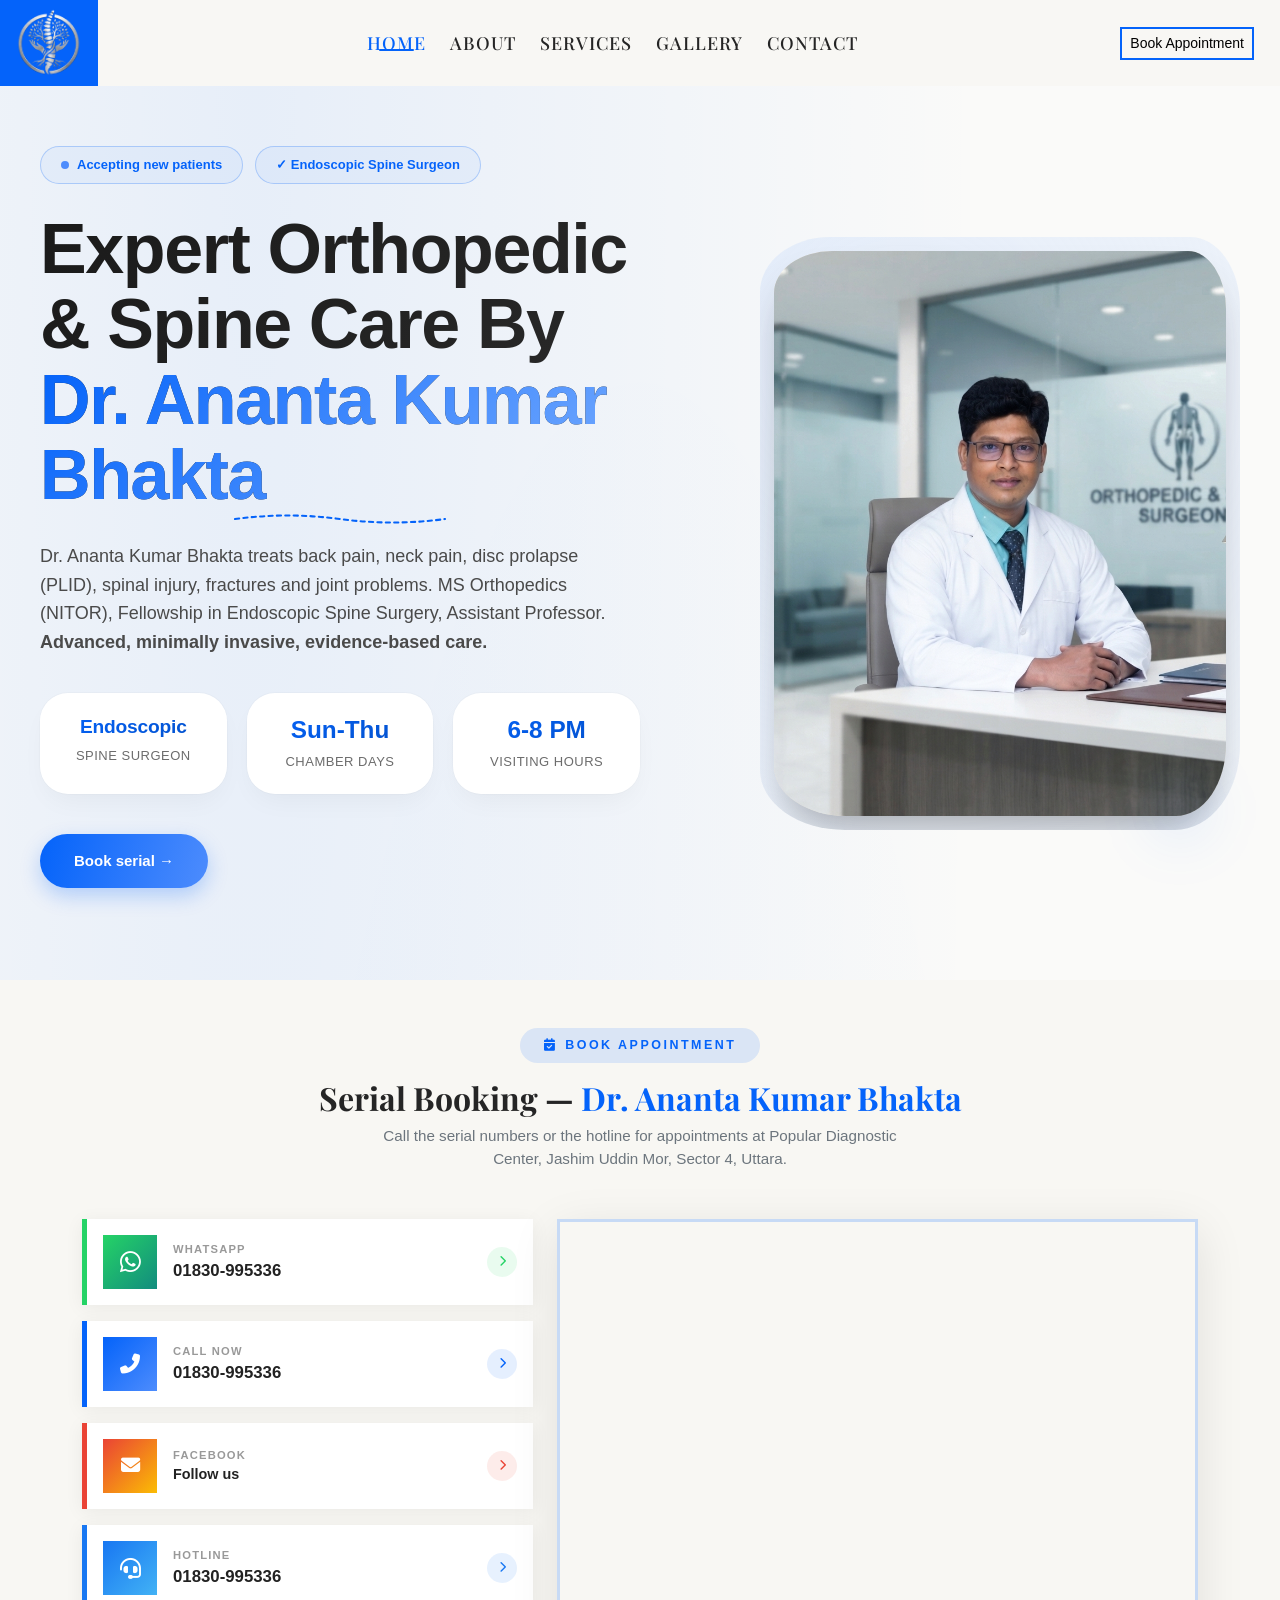
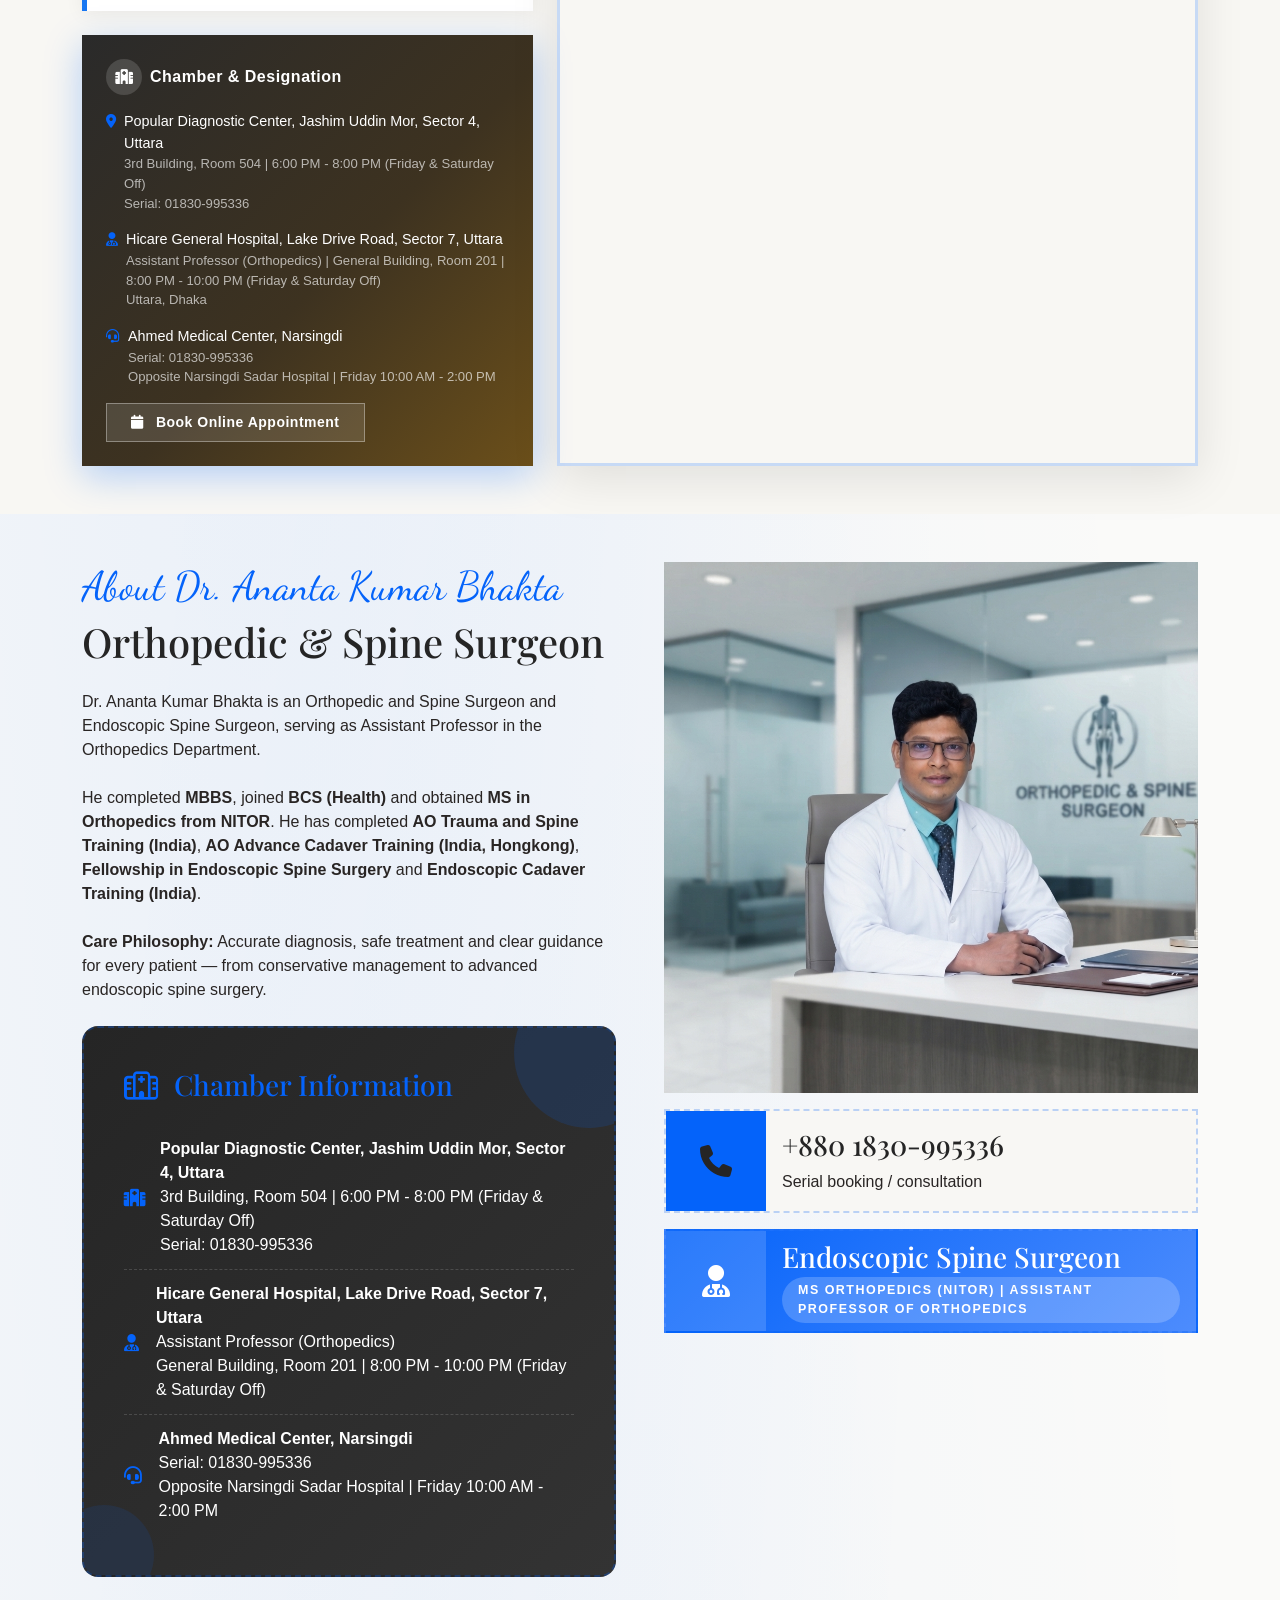
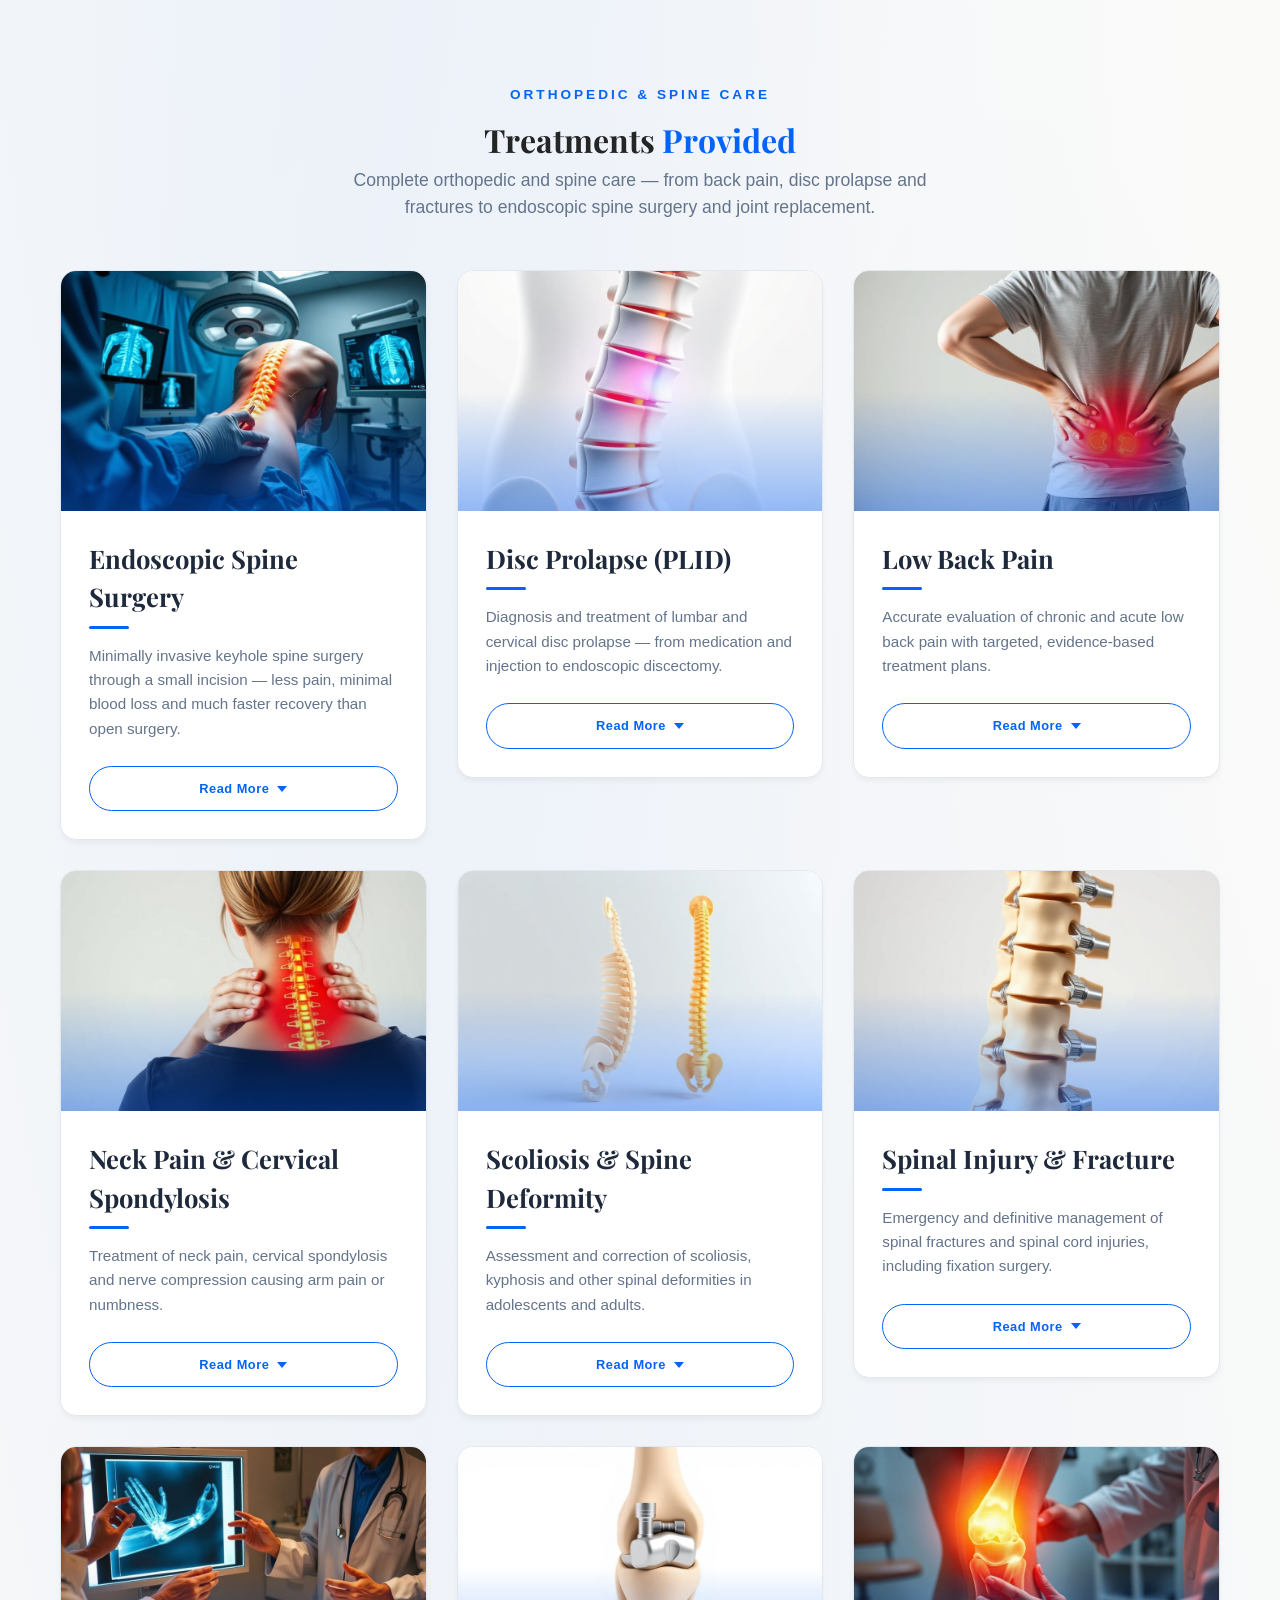
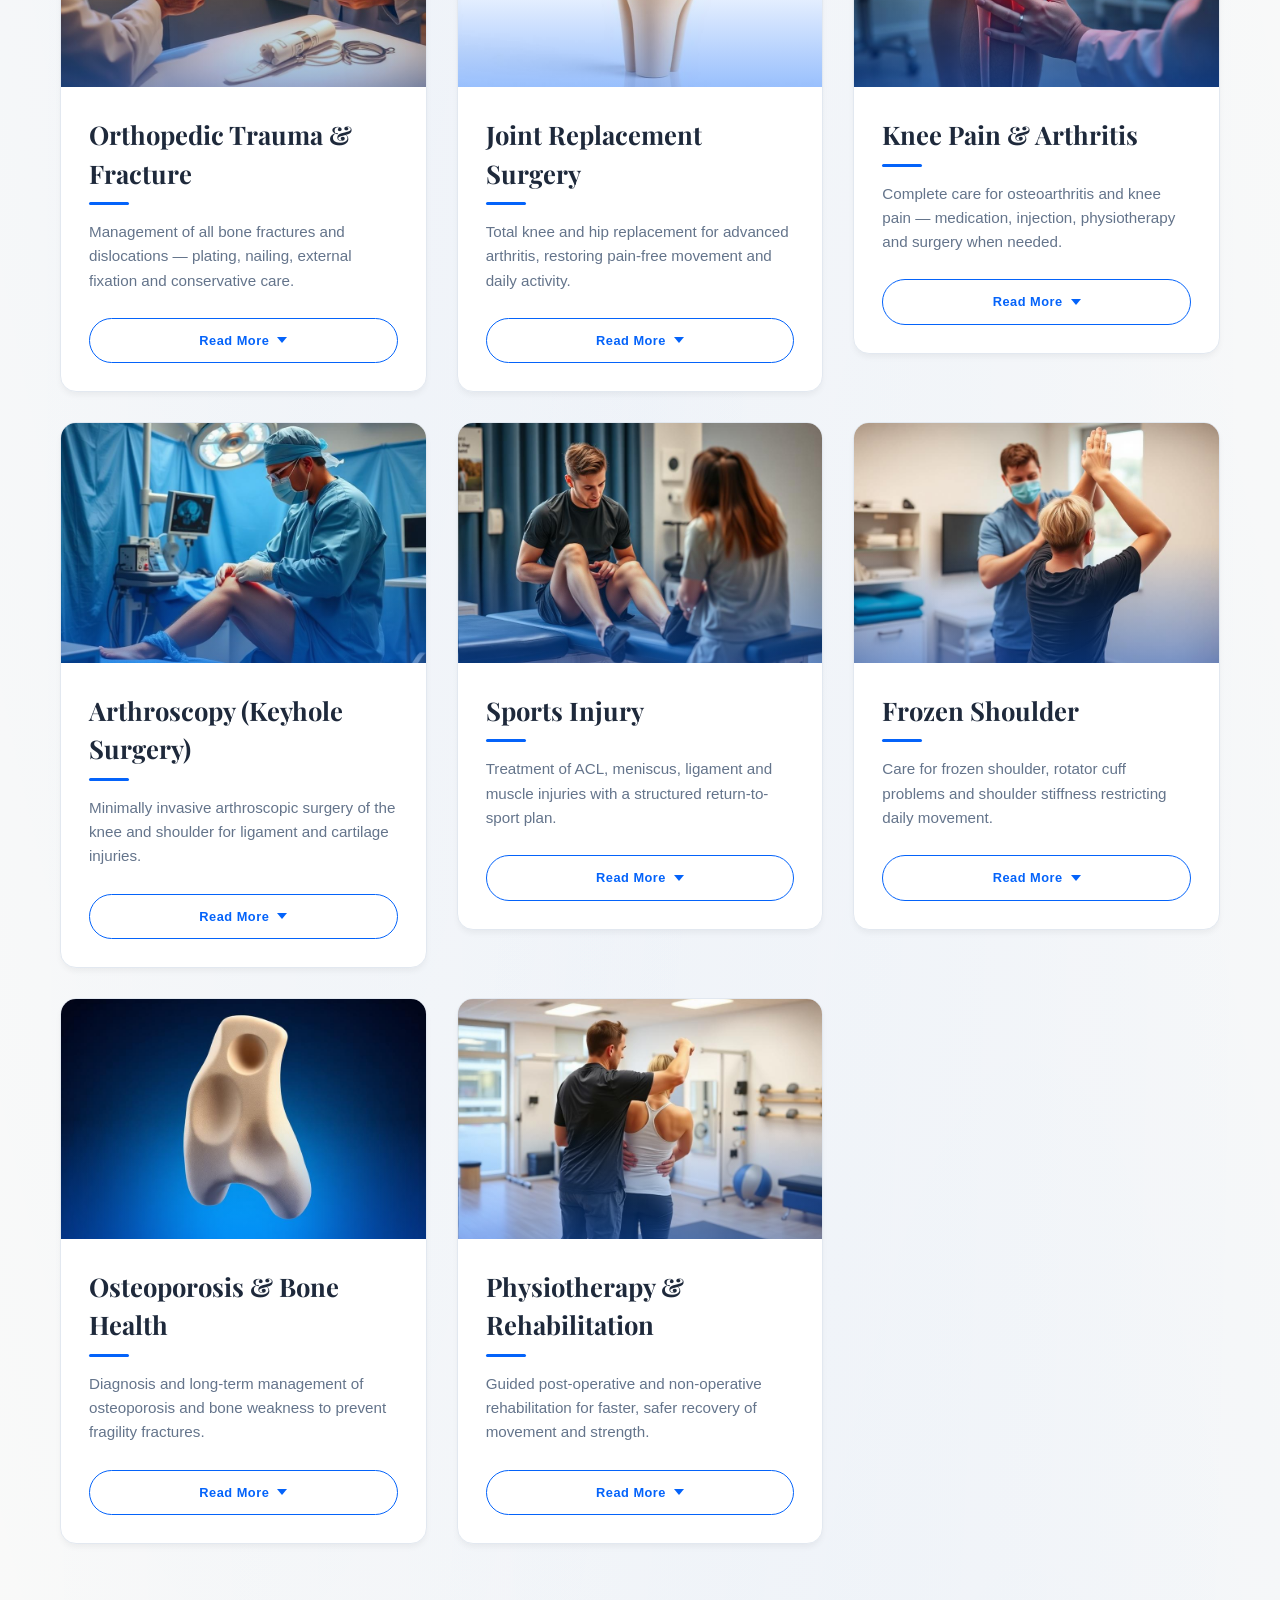
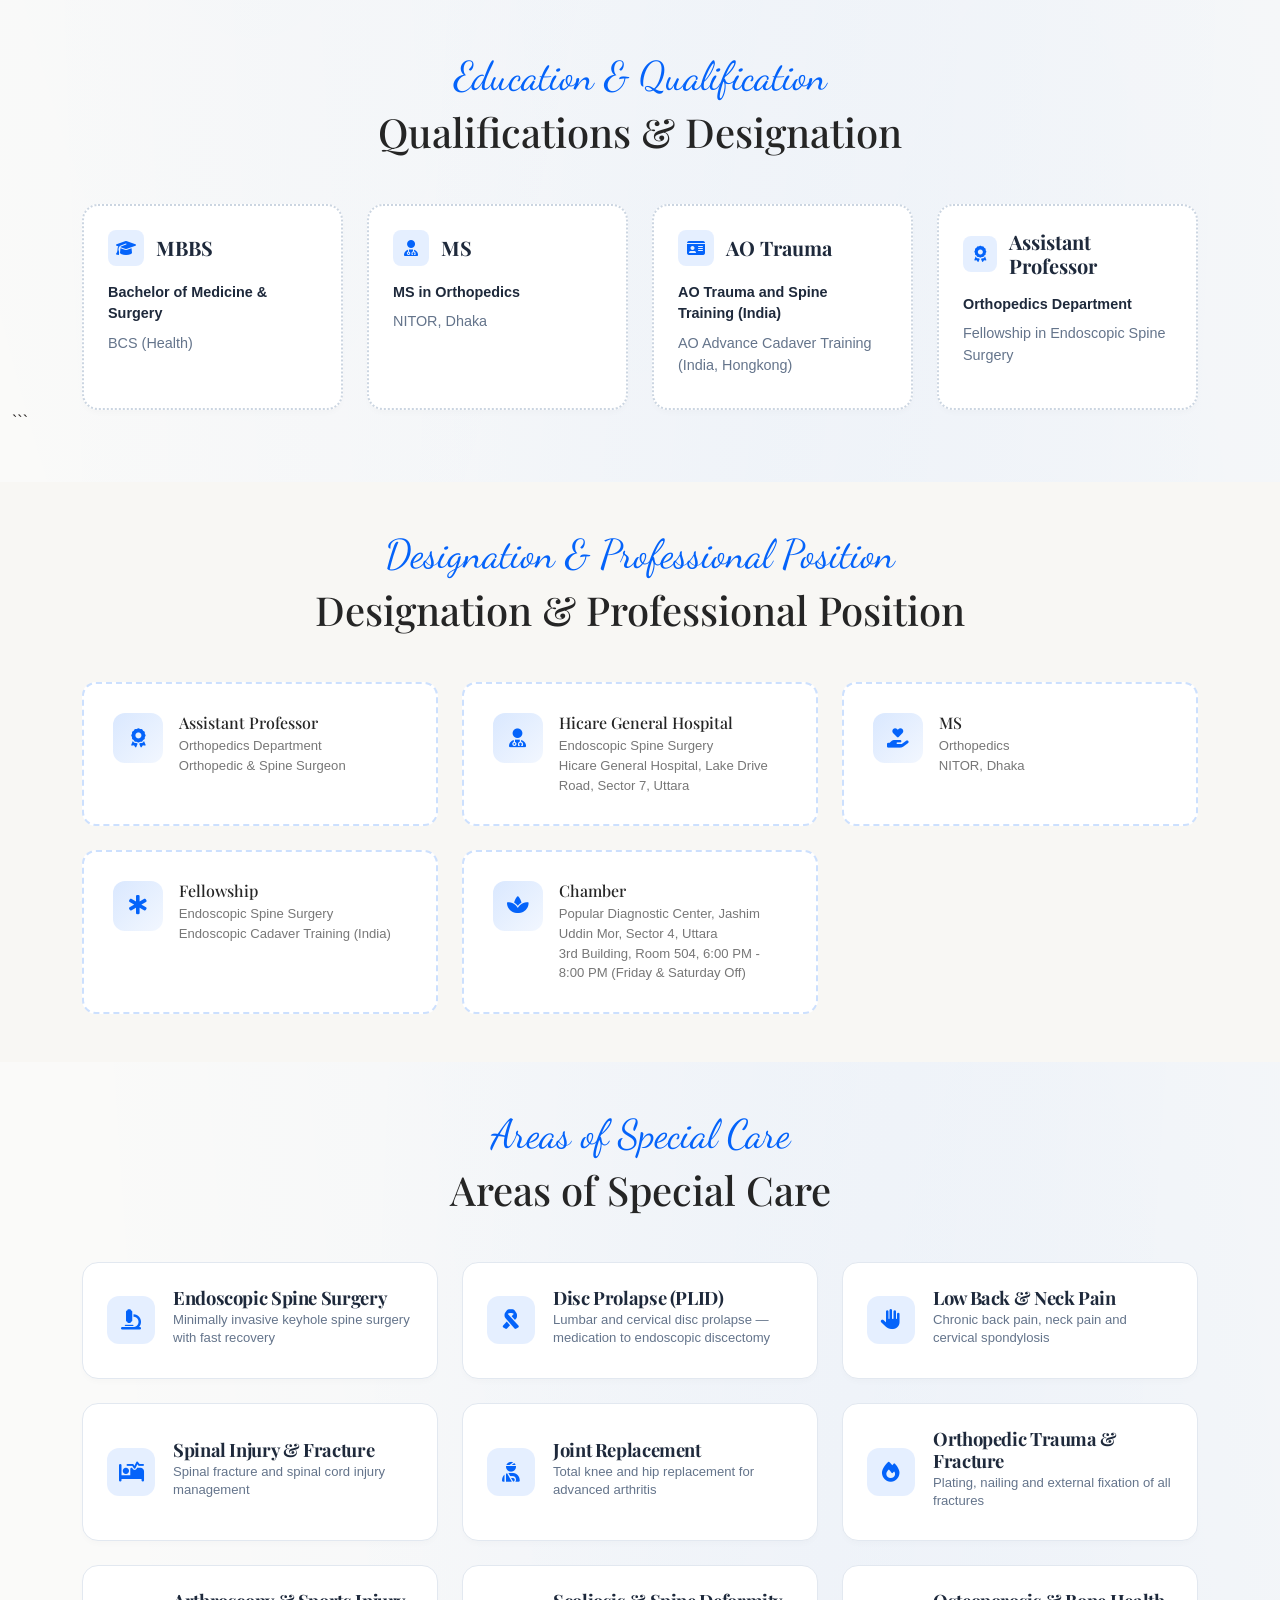
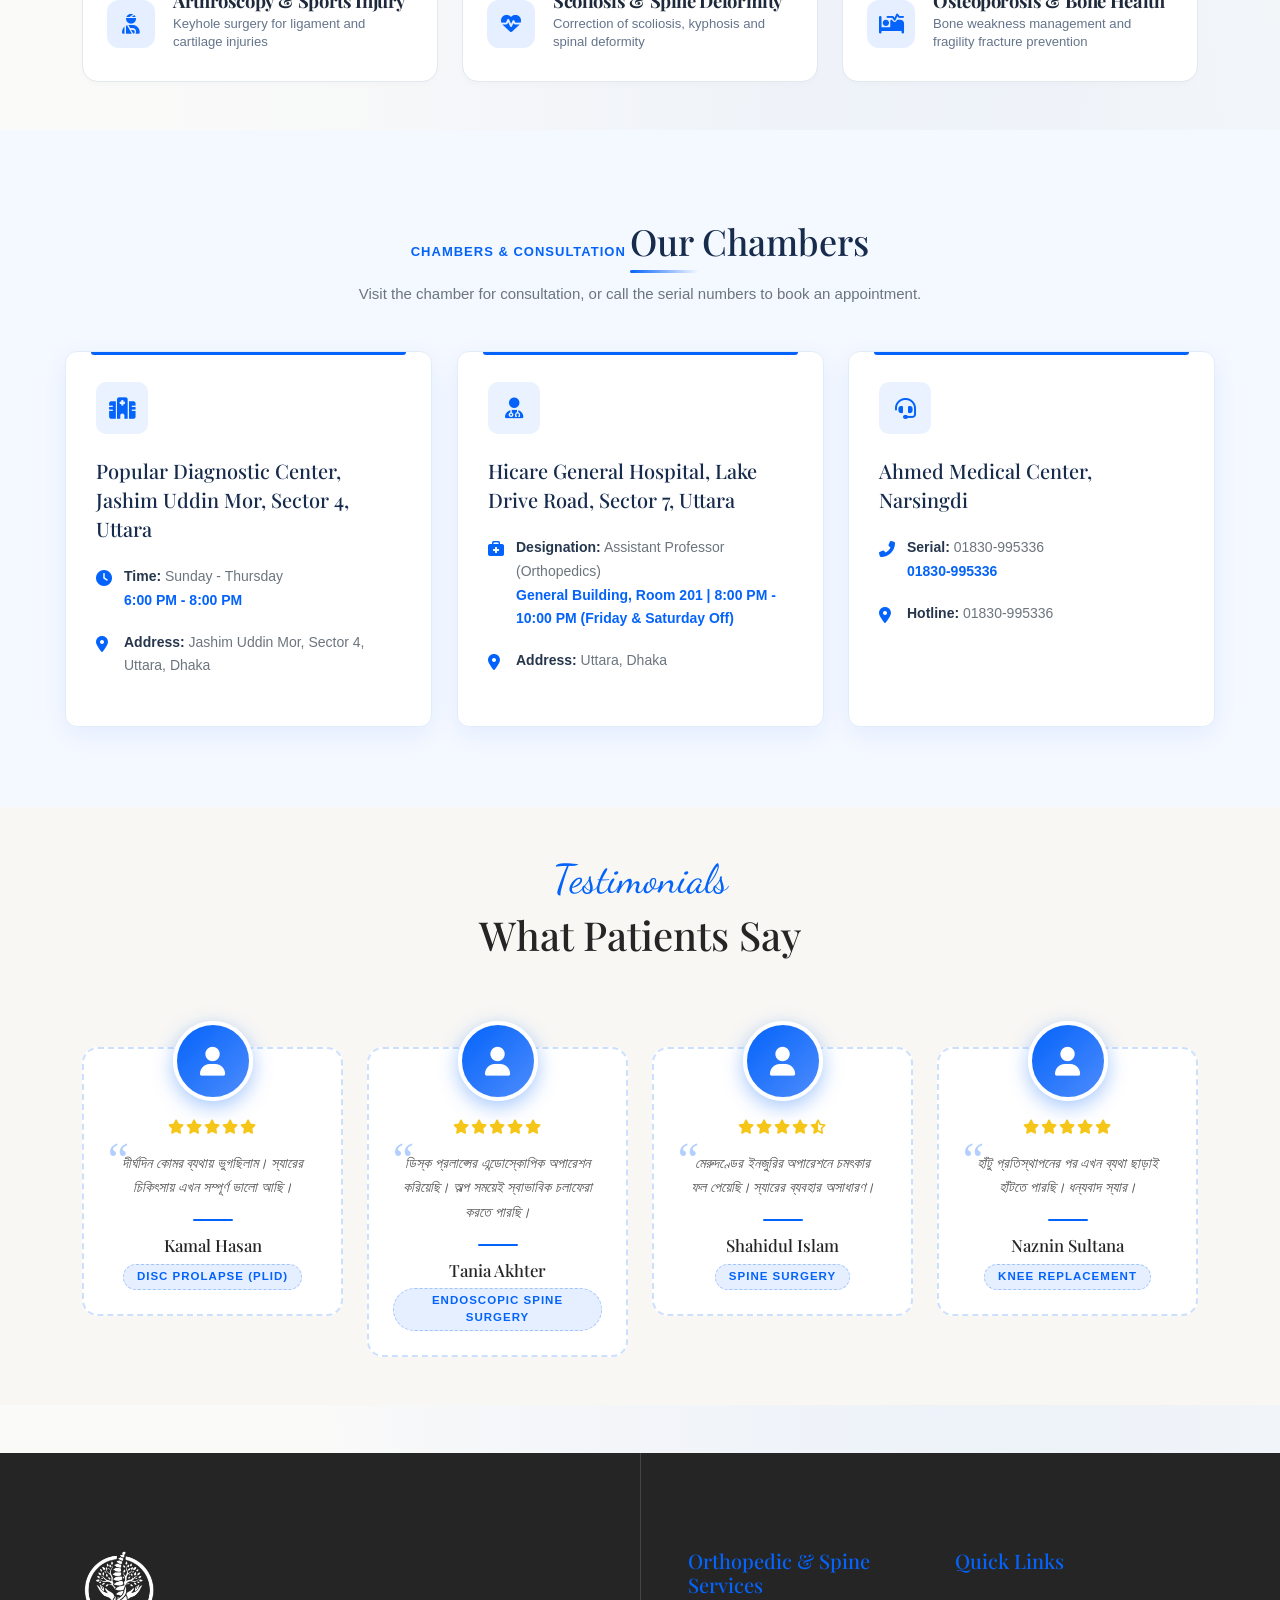
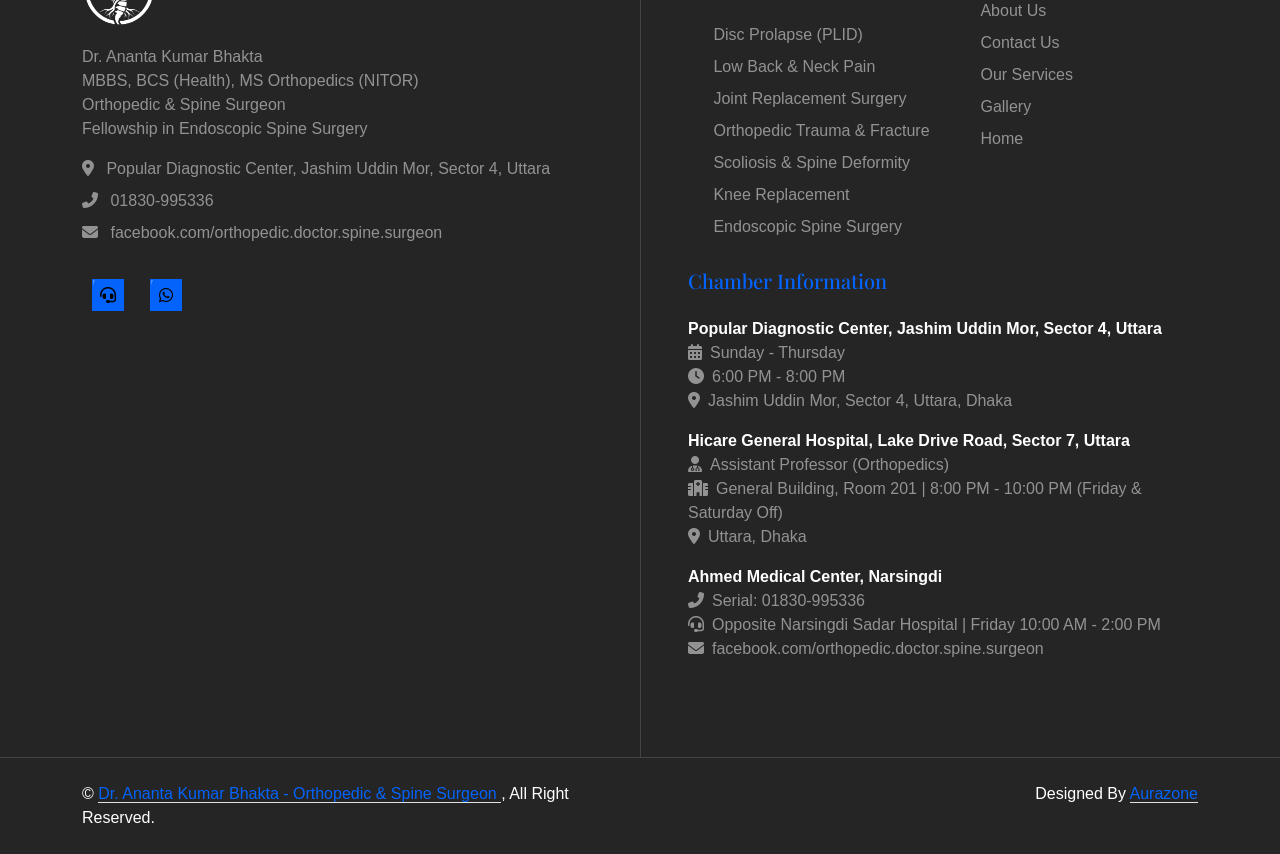
==== commit 1e73fafd: "Changes" ====
--- a/public/index.html
+++ b/public/index.html
@@ -31,6 +31,7 @@
     <link href="css/style.css" rel="stylesheet">
     <link href="css/html.css" rel="stylesheet">
     <link href="home.css" rel="stylesheet">
+    <link href="css/enhance.css" rel="stylesheet">
 </head>
 
 <body>
@@ -1646,6 +1647,7 @@
     <script src="lib/counterup/counterup.min.js"></script>
     <script src="lib/owlcarousel/owl.carousel.min.js"></script>
     <script src="js/main.js"></script>
+    <script src="js/enhance.js"></script>
 </body>
 
 </html>
--- a/public/css/enhance.css
+++ b/public/css/enhance.css
@@ -0,0 +1,305 @@
+/* ==========================================================
+   Modern polish + animation layer (site-wide)
+   Loaded last so it can refine the existing design safely.
+   ========================================================== */
+
+:root {
+    --ex-primary: var(--bs-primary, #0d6efd);
+    --ex-soft: color-mix(in srgb, var(--ex-primary) 12%, transparent);
+    --ex-shadow: 0 18px 40px -18px color-mix(in srgb, var(--ex-primary) 45%, transparent);
+    --ex-ease: cubic-bezier(.22, 1, .36, 1);
+}
+
+html {
+    scroll-behavior: smooth;
+}
+
+/* ---------- Scroll reveal ---------- */
+[data-ex-reveal] {
+    opacity: 0;
+    transform: translateY(26px);
+    transition: opacity .8s var(--ex-ease), transform .8s var(--ex-ease);
+    transition-delay: var(--ex-delay, 0ms);
+    will-change: opacity, transform;
+}
+
+[data-ex-reveal="left"] {
+    transform: translateX(-30px);
+}
+
+[data-ex-reveal="right"] {
+    transform: translateX(30px);
+}
+
+[data-ex-reveal="zoom"] {
+    transform: scale(.94);
+}
+
+[data-ex-reveal].ex-in {
+    opacity: 1;
+    transform: none;
+}
+
+/* ---------- Section headings ---------- */
+.ex-heading-line {
+    position: relative;
+    display: inline-block;
+    padding-bottom: 10px;
+}
+
+.ex-heading-line::after {
+    content: "";
+    position: absolute;
+    left: 0;
+    bottom: 0;
+    height: 3px;
+    width: 0;
+    border-radius: 999px;
+    background: linear-gradient(90deg, var(--ex-primary), transparent);
+    transition: width 1s var(--ex-ease) .15s;
+}
+
+.ex-heading-line.ex-in::after {
+    width: 68px;
+}
+
+.text-center .ex-heading-line::after,
+.text-center.ex-heading-line::after {
+    left: 50%;
+    transform: translateX(-50%);
+    background: linear-gradient(90deg, transparent, var(--ex-primary), transparent);
+}
+
+/* ---------- Cards & tiles ---------- */
+.service-item,
+.team-item,
+.testimonial-item,
+.blog-item,
+.feature-item,
+.chamber-card,
+.card {
+    transition: transform .45s var(--ex-ease), box-shadow .45s var(--ex-ease);
+    will-change: transform;
+}
+
+.service-item:hover,
+.team-item:hover,
+.testimonial-item:hover,
+.blog-item:hover,
+.feature-item:hover,
+.chamber-card:hover,
+.card:hover {
+    transform: translateY(-8px);
+    box-shadow: var(--ex-shadow);
+}
+
+/* ---------- Images ---------- */
+.service-item img,
+.team-item img,
+.blog-item img,
+.gallery-item img,
+.about img,
+.ex-zoom img {
+    transition: transform .7s var(--ex-ease), filter .7s var(--ex-ease);
+}
+
+.service-item:hover img,
+.team-item:hover img,
+.blog-item:hover img,
+.gallery-item:hover img,
+.ex-zoom:hover img {
+    transform: scale(1.06);
+}
+
+/* ---------- Buttons ---------- */
+.btn {
+    position: relative;
+    overflow: hidden;
+    transition: transform .3s var(--ex-ease), box-shadow .3s var(--ex-ease), background-color .3s ease, color .3s ease;
+}
+
+.btn:hover {
+    transform: translateY(-2px);
+    box-shadow: var(--ex-shadow);
+}
+
+.btn::before {
+    content: "";
+    position: absolute;
+    inset: 0 auto 0 -60%;
+    width: 45%;
+    background: linear-gradient(100deg, transparent, rgba(255, 255, 255, .35), transparent);
+    transform: skewX(-18deg);
+    transition: left .6s var(--ex-ease);
+    pointer-events: none;
+    z-index: 1;
+}
+
+.btn:hover::before {
+    left: 120%;
+}
+
+/* keep the original decorative pseudo elements of themed buttons visible */
+.btn-primary::before,
+.btn-dark::before,
+.btn-light::before {
+    background: linear-gradient(100deg, transparent, rgba(255, 255, 255, .28), transparent);
+}
+
+/* ---------- Navbar ---------- */
+.navbar {
+    transition: background-color .4s ease, box-shadow .4s ease, padding .4s ease;
+}
+
+.ex-nav-scrolled {
+    box-shadow: 0 10px 30px -18px rgba(0, 0, 0, .45);
+    backdrop-filter: blur(6px);
+}
+
+.navbar .nav-link {
+    position: relative;
+}
+
+.navbar .nav-link::after {
+    content: "";
+    position: absolute;
+    left: 12px;
+    right: 12px;
+    bottom: 6px;
+    height: 2px;
+    border-radius: 2px;
+    background: var(--ex-primary);
+    transform: scaleX(0);
+    transform-origin: left;
+    transition: transform .35s var(--ex-ease);
+}
+
+.navbar .nav-link:hover::after,
+.navbar .nav-link.active::after {
+    transform: scaleX(1);
+}
+
+/* ---------- Scroll progress bar ---------- */
+#exProgress {
+    position: fixed;
+    top: 0;
+    left: 0;
+    height: 3px;
+    width: 0;
+    z-index: 2000;
+    background: linear-gradient(90deg, var(--ex-primary), color-mix(in srgb, var(--ex-primary) 40%, #fff));
+    transition: width .12s linear;
+}
+
+/* ---------- Back to top ---------- */
+#exTop {
+    position: fixed;
+    right: 20px;
+    bottom: 24px;
+    width: 46px;
+    height: 46px;
+    border: 0;
+    border-radius: 50%;
+    display: grid;
+    place-items: center;
+    color: #fff;
+    background: var(--ex-primary);
+    box-shadow: var(--ex-shadow);
+    opacity: 0;
+    pointer-events: none;
+    transform: translateY(14px);
+    transition: all .4s var(--ex-ease);
+    z-index: 1500;
+}
+
+#exTop.ex-show {
+    opacity: 1;
+    pointer-events: auto;
+    transform: none;
+}
+
+#exTop:hover {
+    transform: translateY(-3px) scale(1.05);
+}
+
+/* ---------- Soft floating accents ---------- */
+@keyframes exFloat {
+
+    0%,
+    100% {
+        transform: translateY(0);
+    }
+
+    50% {
+        transform: translateY(-12px);
+    }
+}
+
+.ex-float {
+    animation: exFloat 6s ease-in-out infinite;
+}
+
+@keyframes exPulse {
+    0% {
+        box-shadow: 0 0 0 0 color-mix(in srgb, var(--ex-primary) 55%, transparent);
+    }
+
+    70% {
+        box-shadow: 0 0 0 16px transparent;
+    }
+
+    100% {
+        box-shadow: 0 0 0 0 transparent;
+    }
+}
+
+.ex-pulse {
+    animation: exPulse 2.4s infinite;
+}
+
+/* ---------- Forms ---------- */
+.form-control,
+.form-select {
+    transition: border-color .3s ease, box-shadow .3s ease, transform .3s var(--ex-ease);
+}
+
+.form-control:focus,
+.form-select:focus {
+    box-shadow: 0 0 0 .22rem var(--ex-soft);
+    transform: translateY(-1px);
+}
+
+/* ---------- Footer links ---------- */
+.footer .btn-link,
+.footer a {
+    transition: color .3s ease, transform .3s var(--ex-ease), letter-spacing .3s ease;
+}
+
+.footer .btn-link:hover {
+    transform: translateX(5px);
+}
+
+/* ---------- Section rhythm ---------- */
+.container-xxl.py-5,
+section.py-5 {
+    position: relative;
+}
+
+@media (prefers-reduced-motion: reduce) {
+
+    html {
+        scroll-behavior: auto;
+    }
+
+    *,
+    *::before,
+    *::after {
+        animation-duration: .001ms !important;
+        transition-duration: .001ms !important;
+    }
+
+    [data-ex-reveal] {
+        opacity: 1 !important;
+        transform: none !important;
+    }
+}
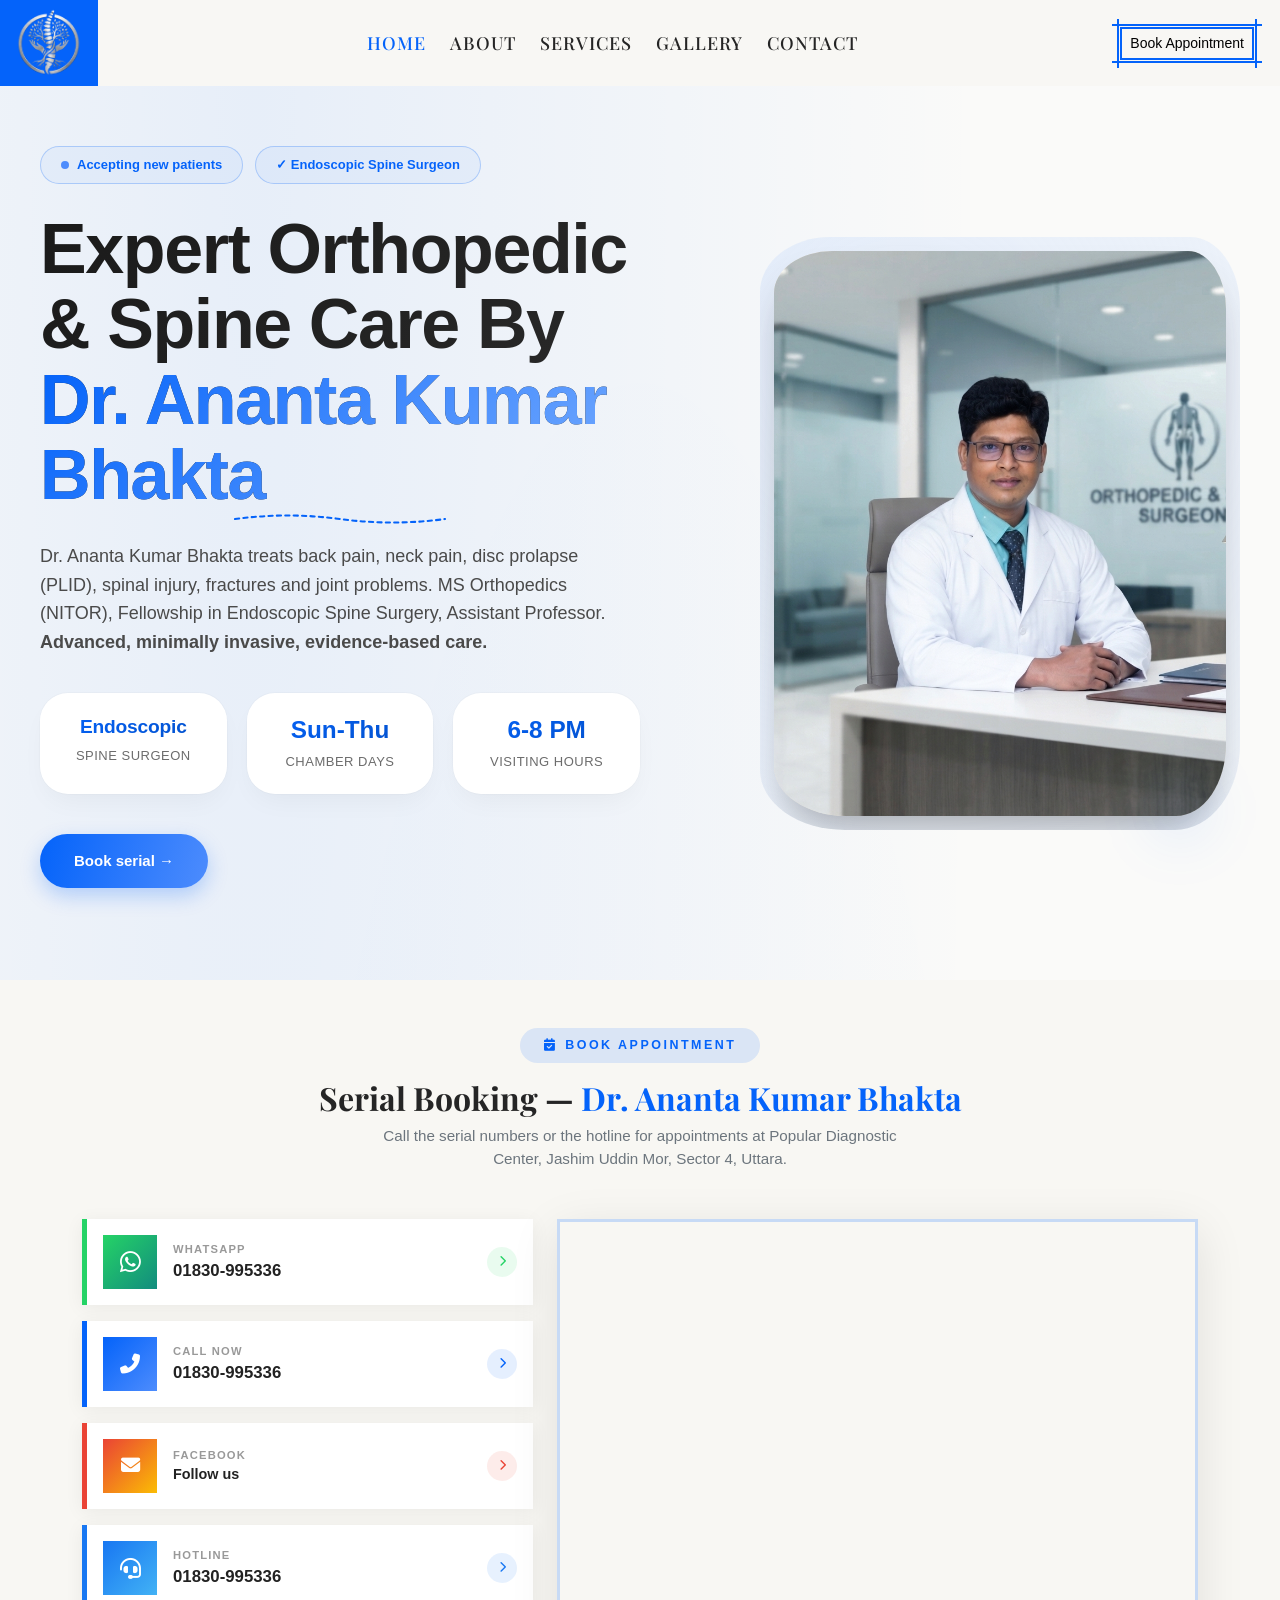
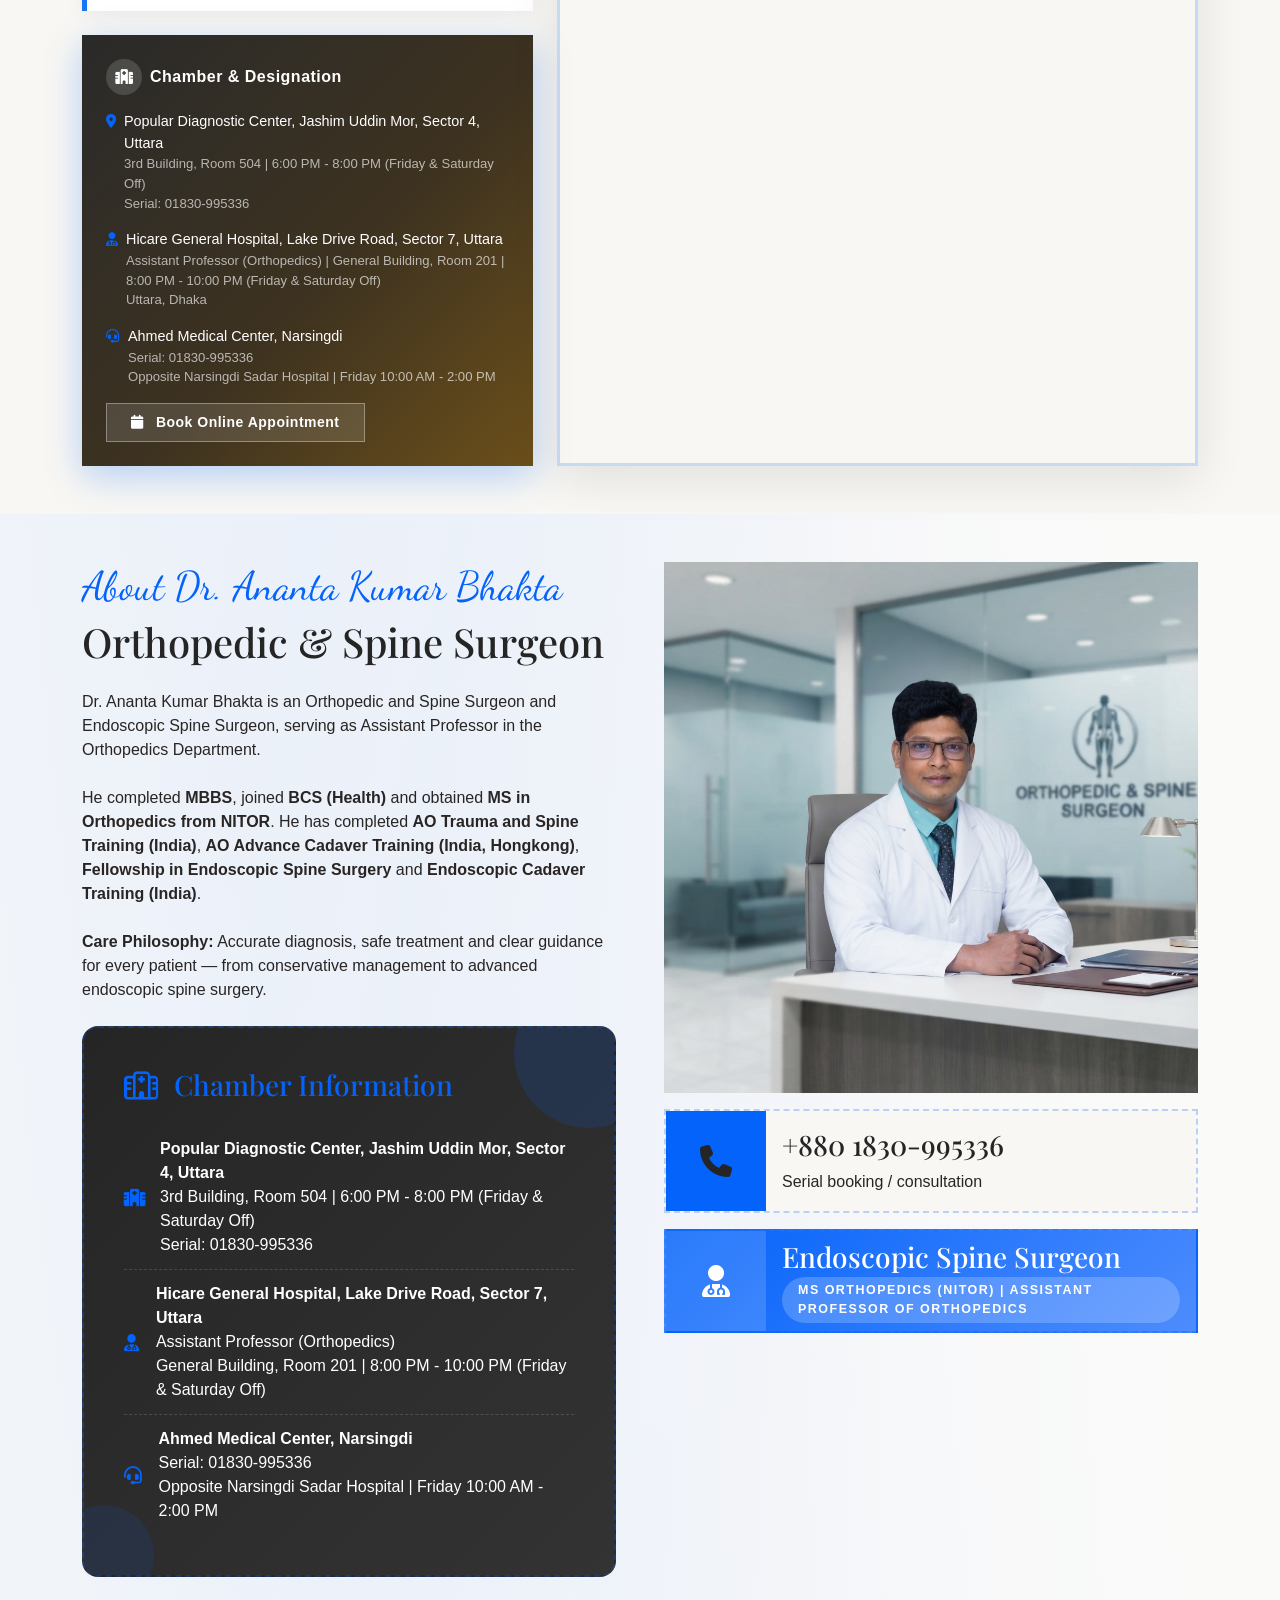
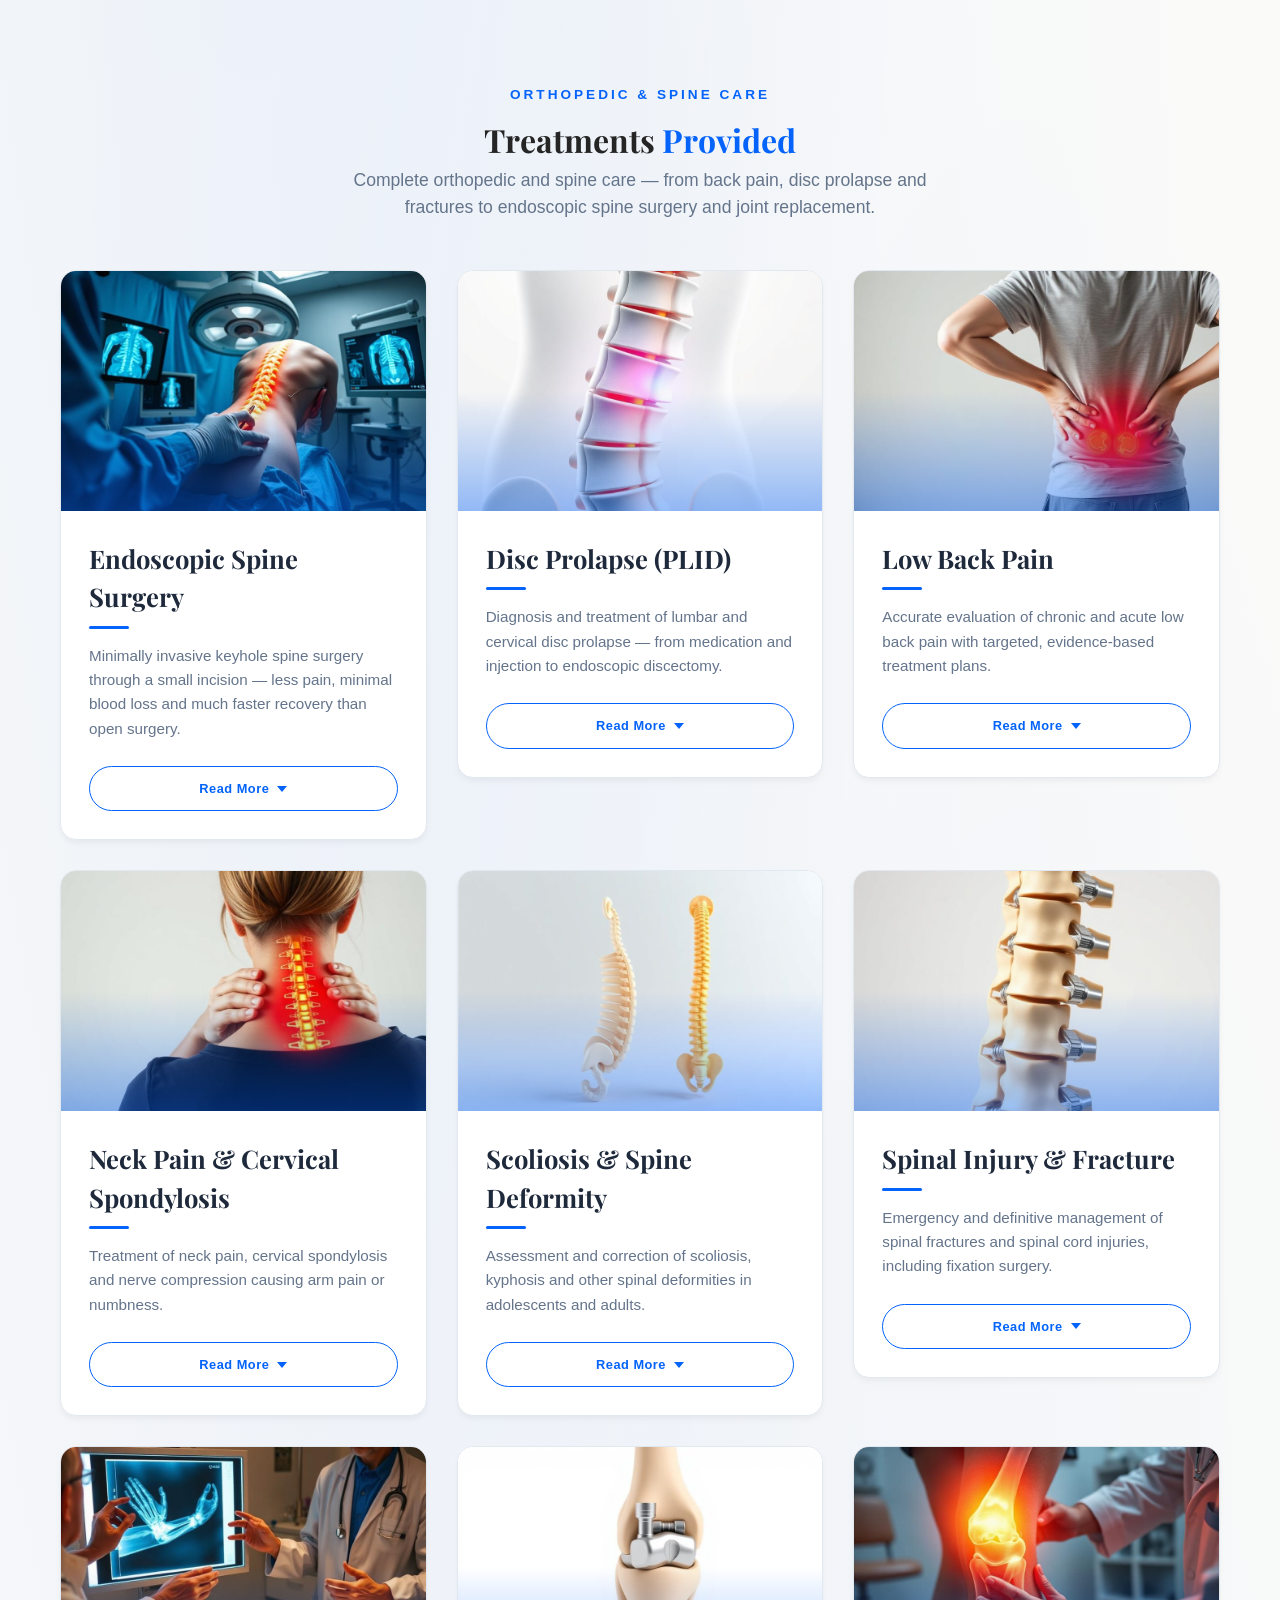
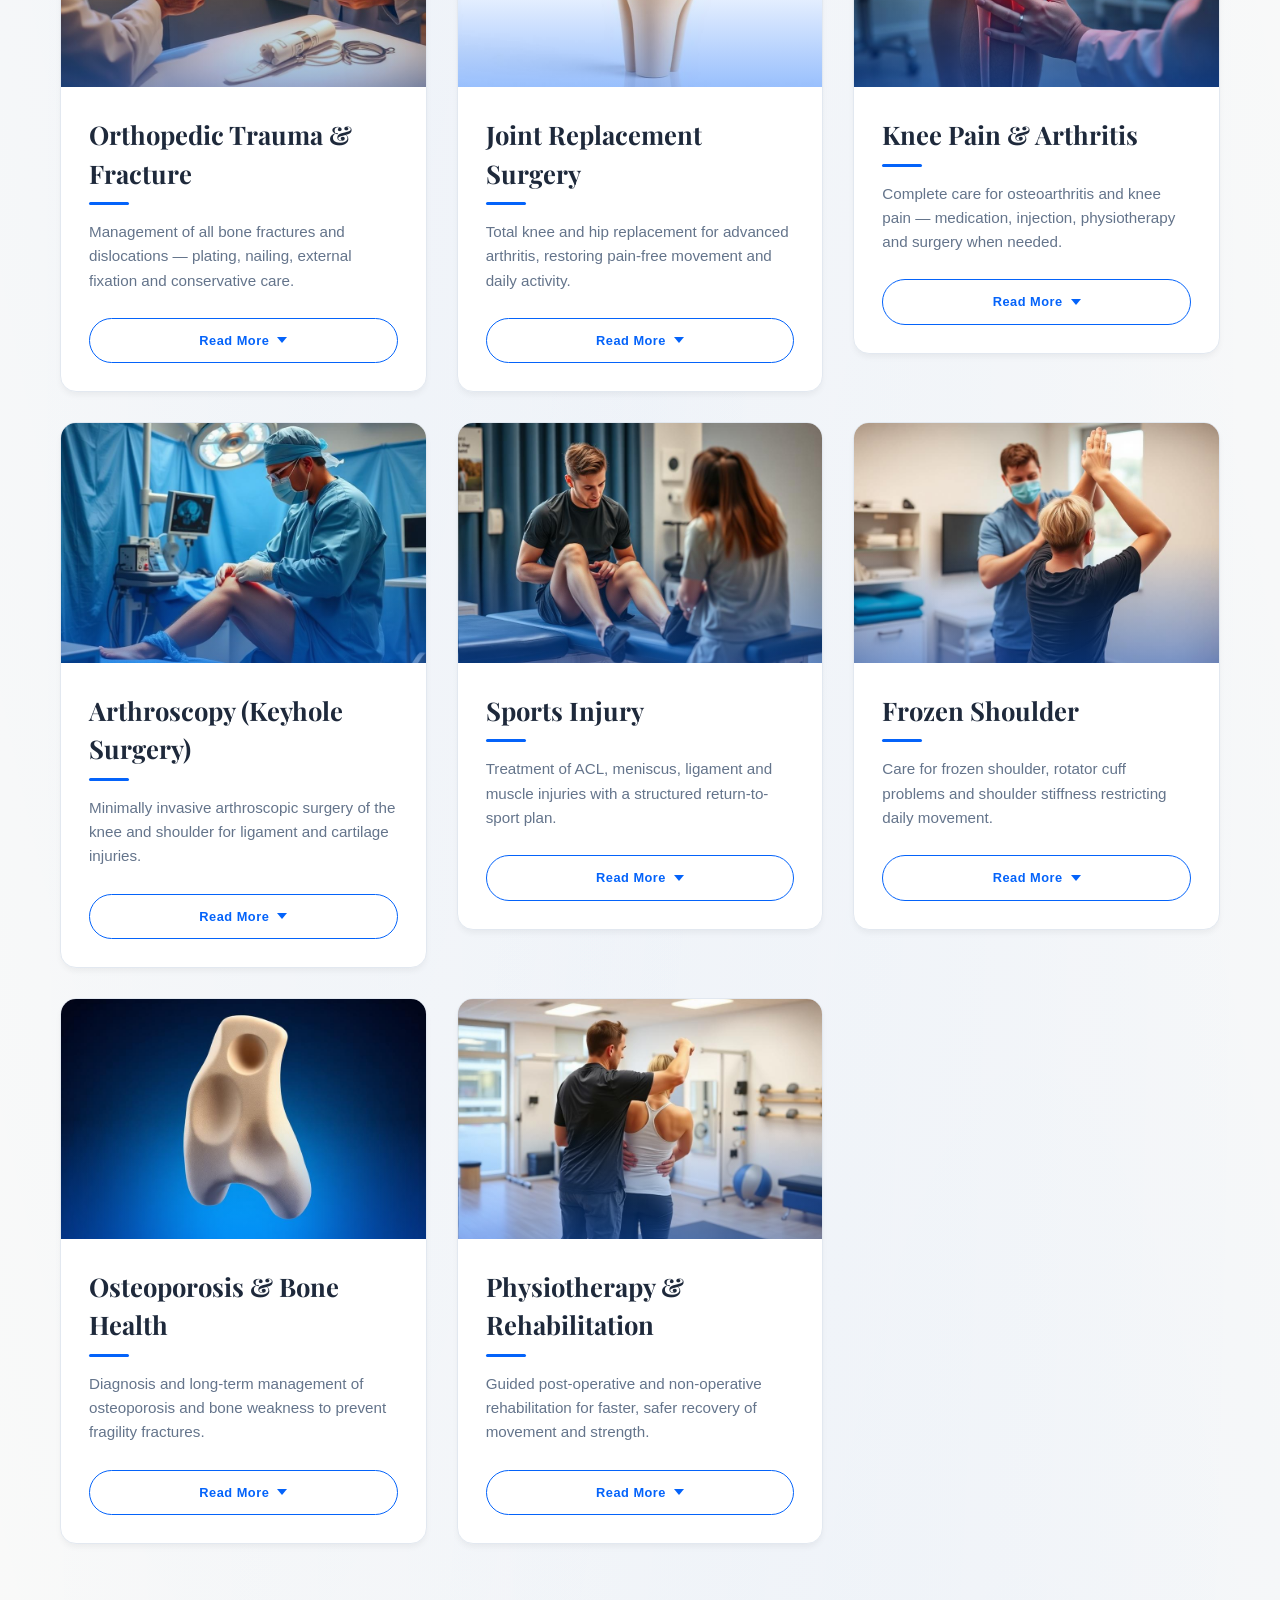
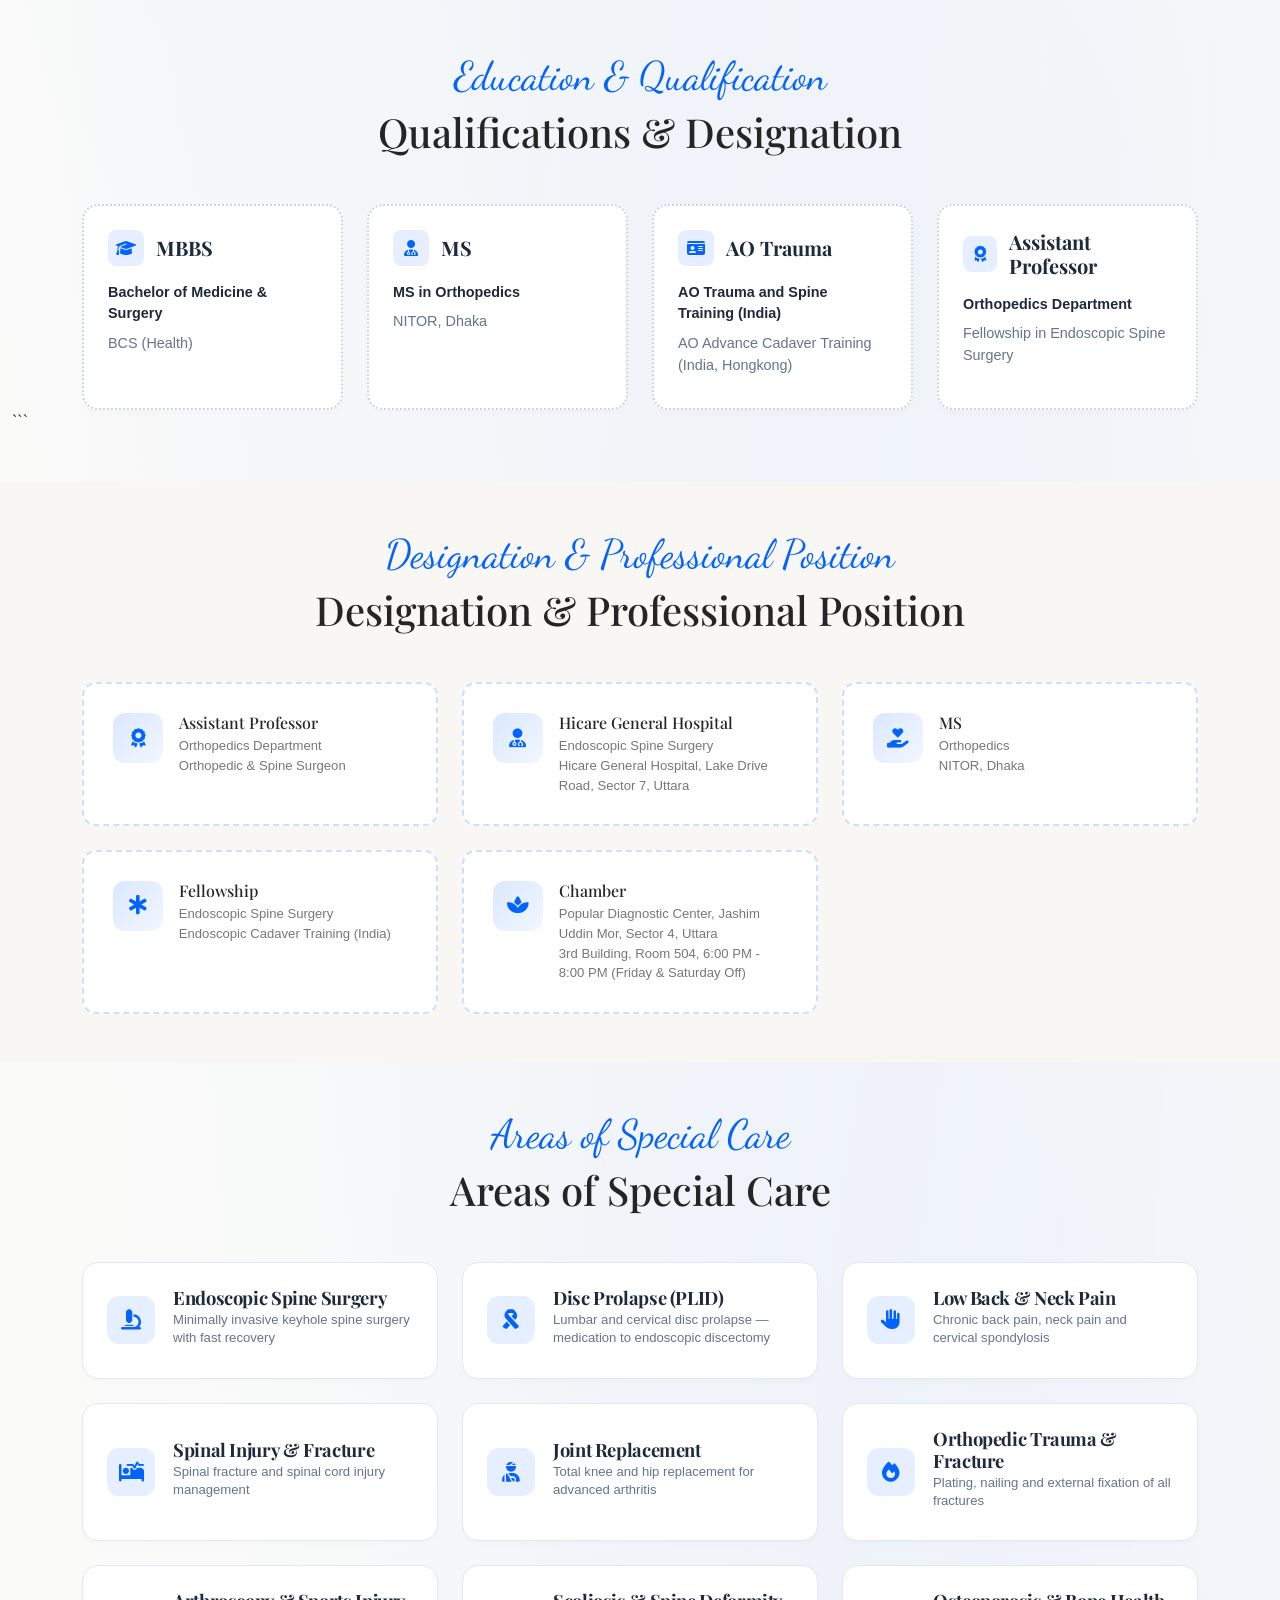
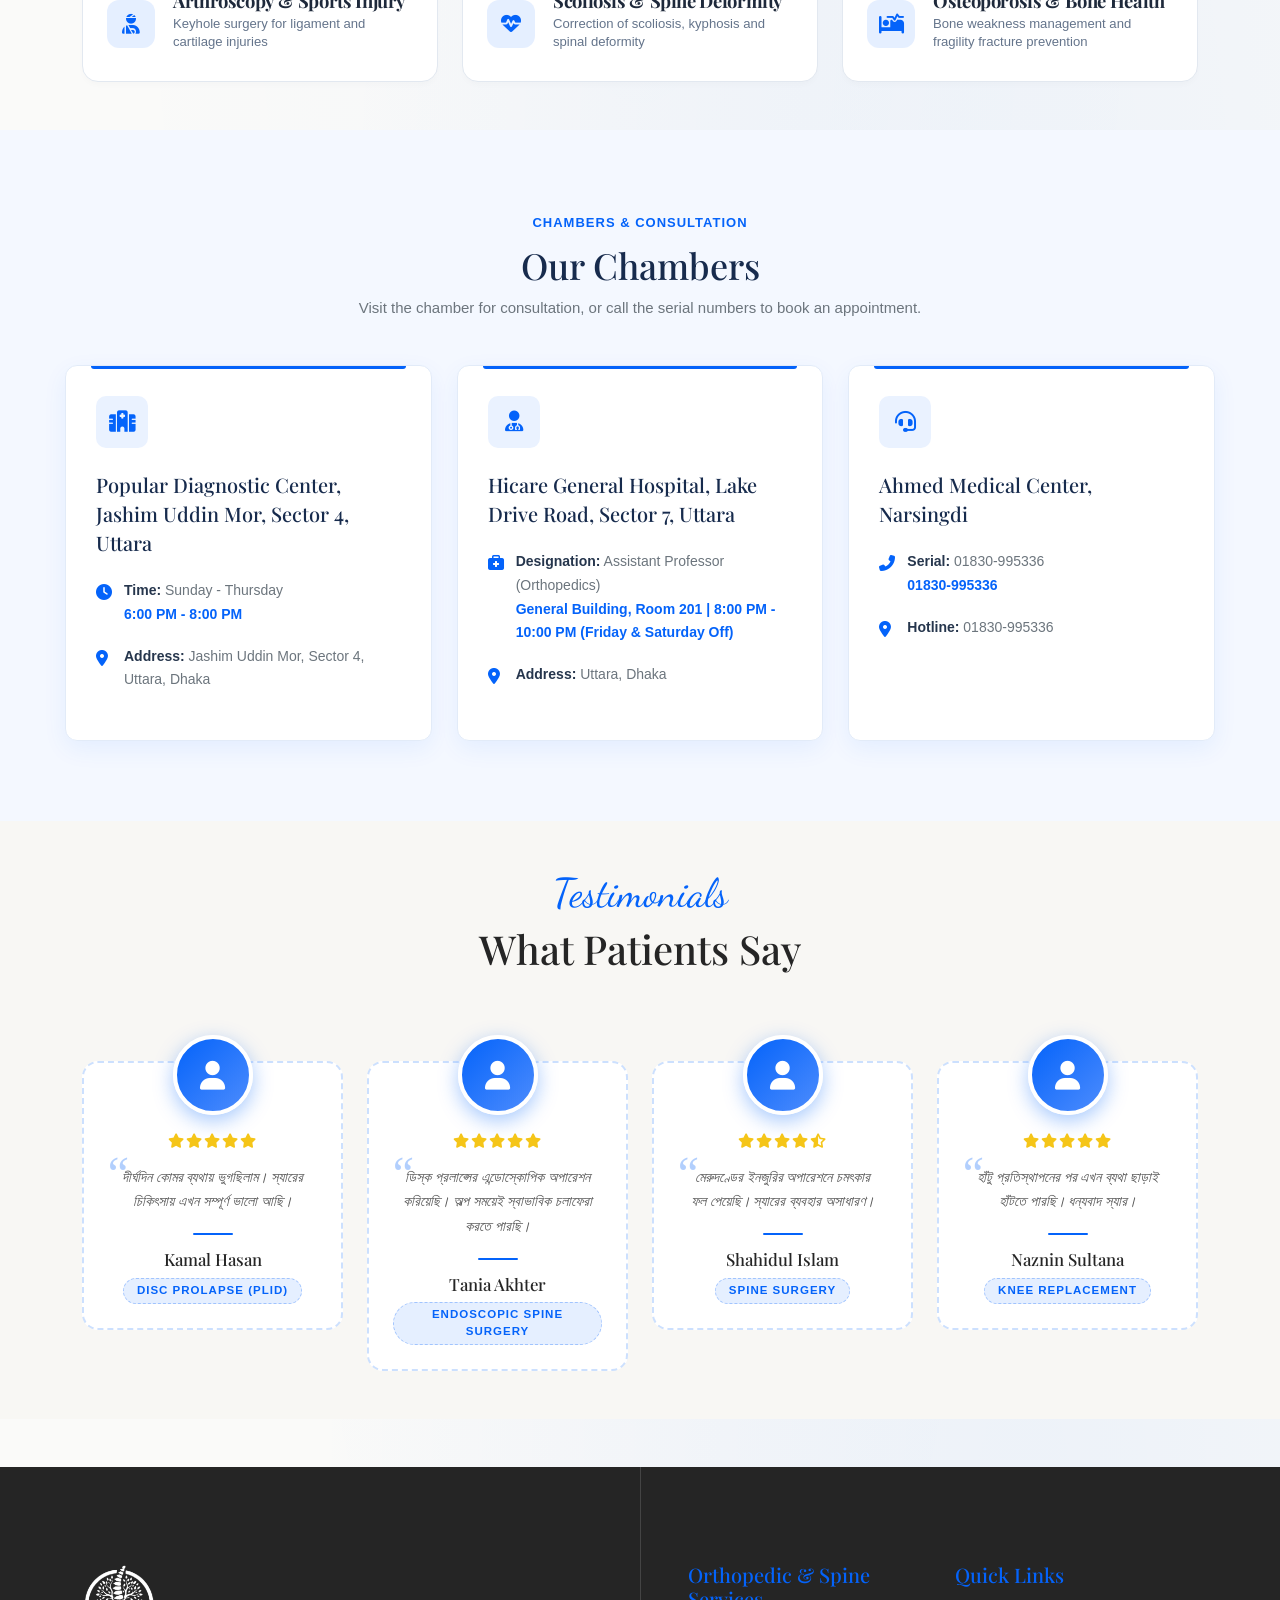
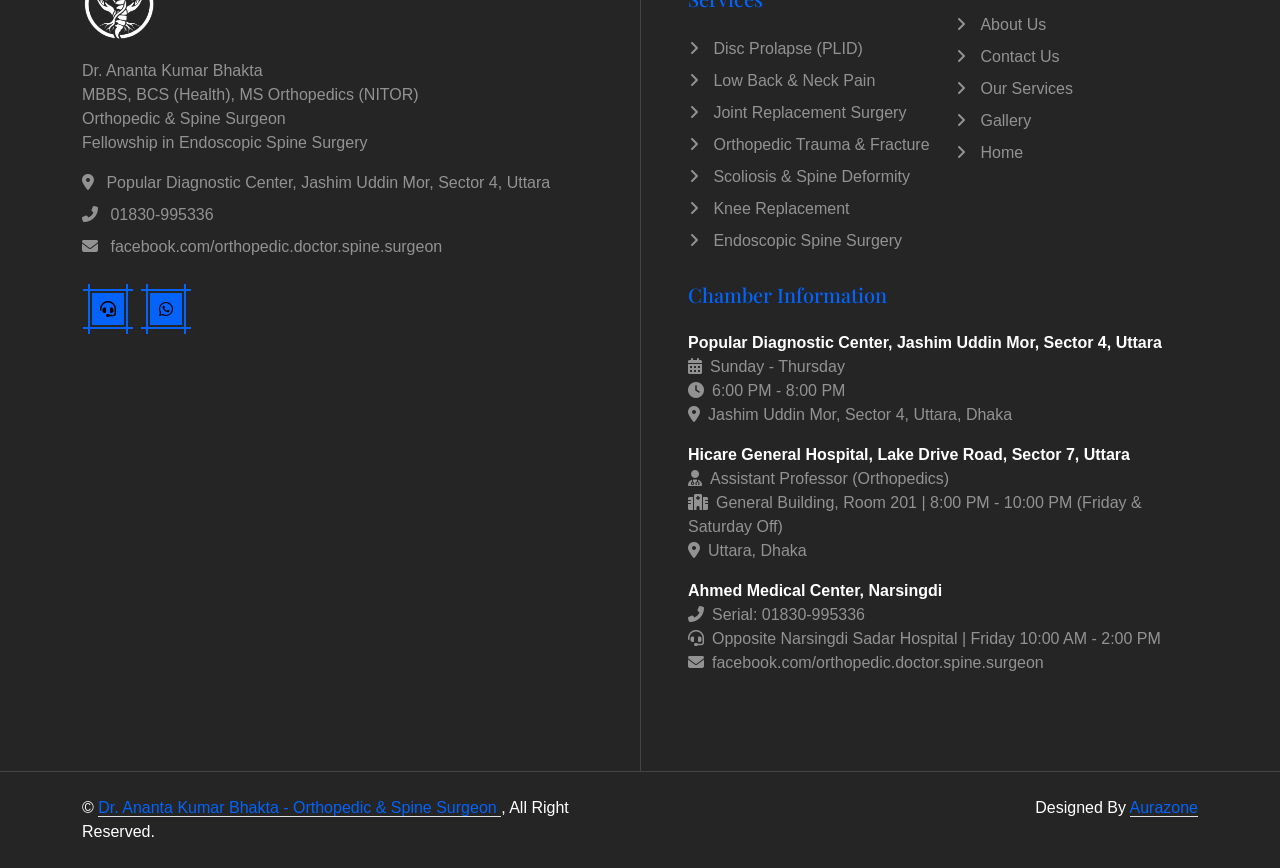
==== commit c1ec9bbb: "Changes" ====
--- a/public/index.html
+++ b/public/index.html
@@ -31,7 +31,6 @@
     <link href="css/style.css" rel="stylesheet">
     <link href="css/html.css" rel="stylesheet">
     <link href="home.css" rel="stylesheet">
-    <link href="css/enhance.css" rel="stylesheet">
 </head>
 
 <body>
@@ -1647,7 +1646,6 @@
     <script src="lib/counterup/counterup.min.js"></script>
     <script src="lib/owlcarousel/owl.carousel.min.js"></script>
     <script src="js/main.js"></script>
-    <script src="js/enhance.js"></script>
 </body>
 
 </html>
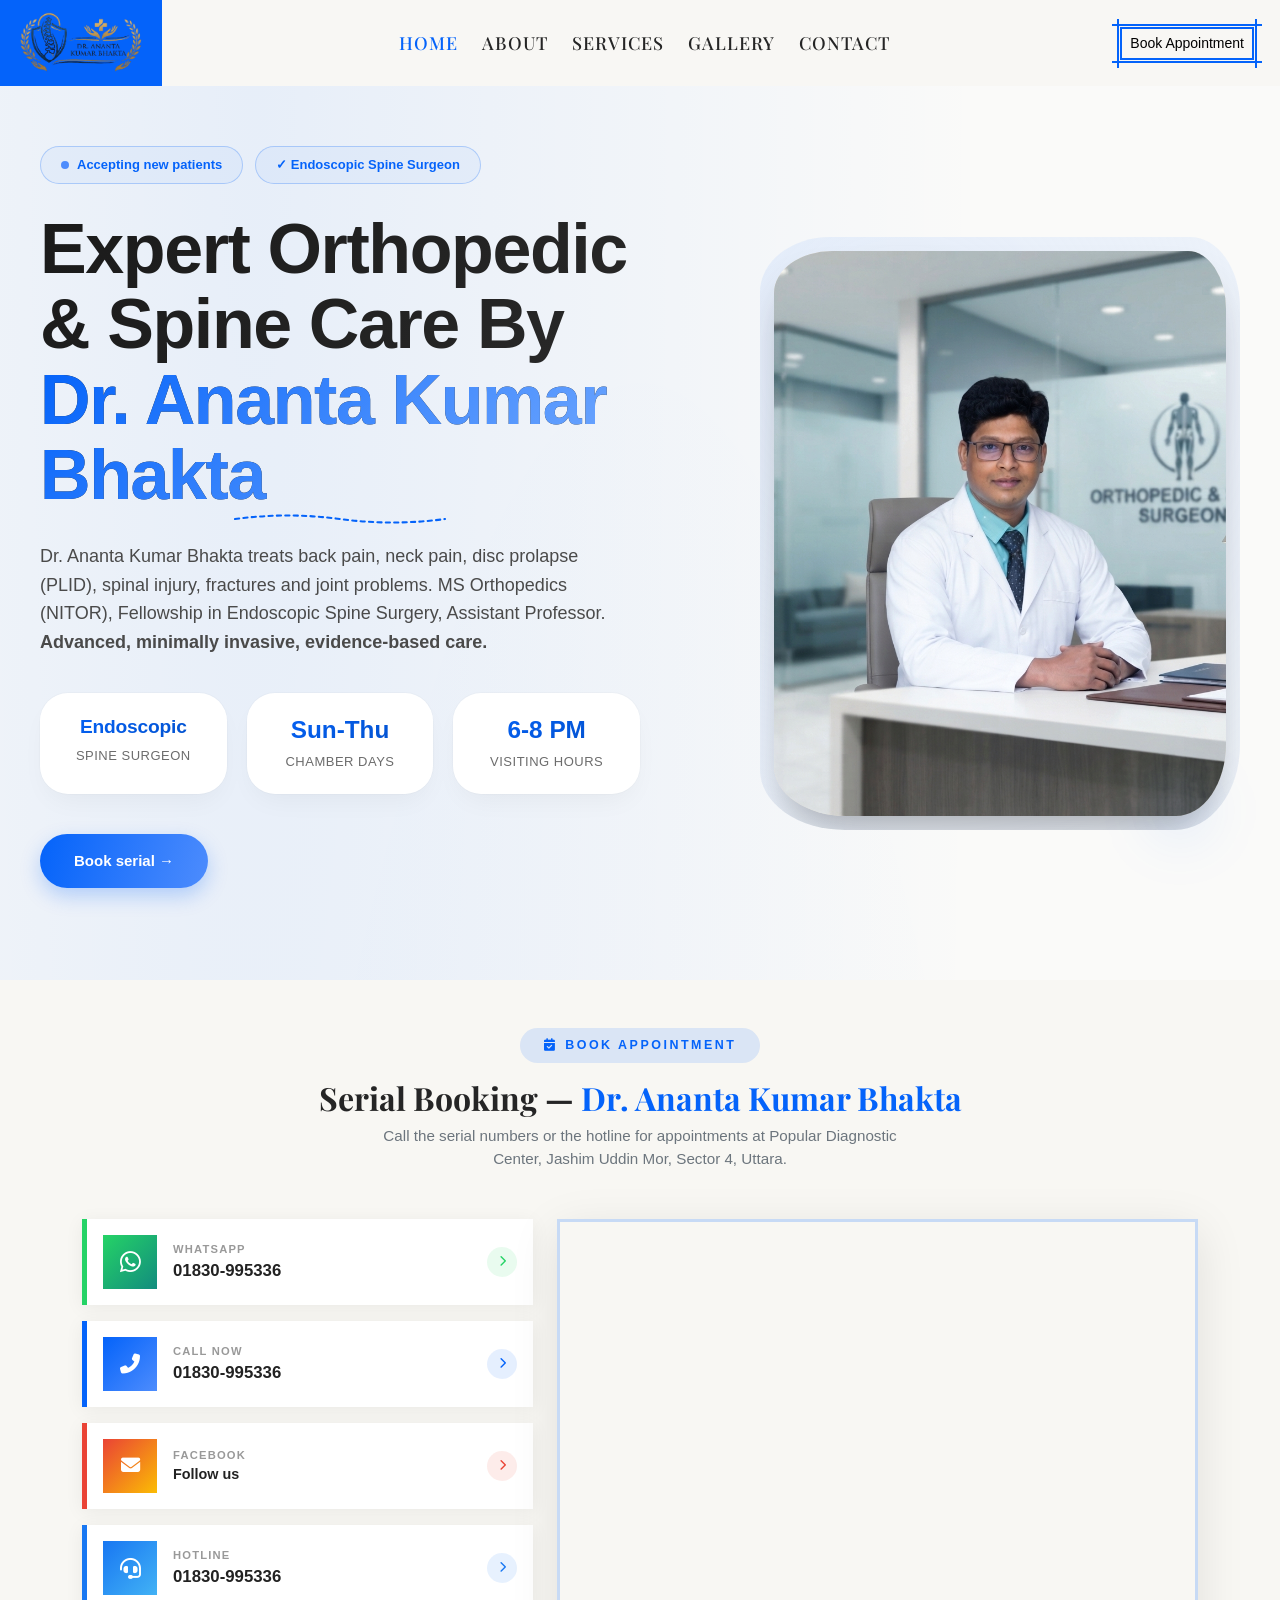
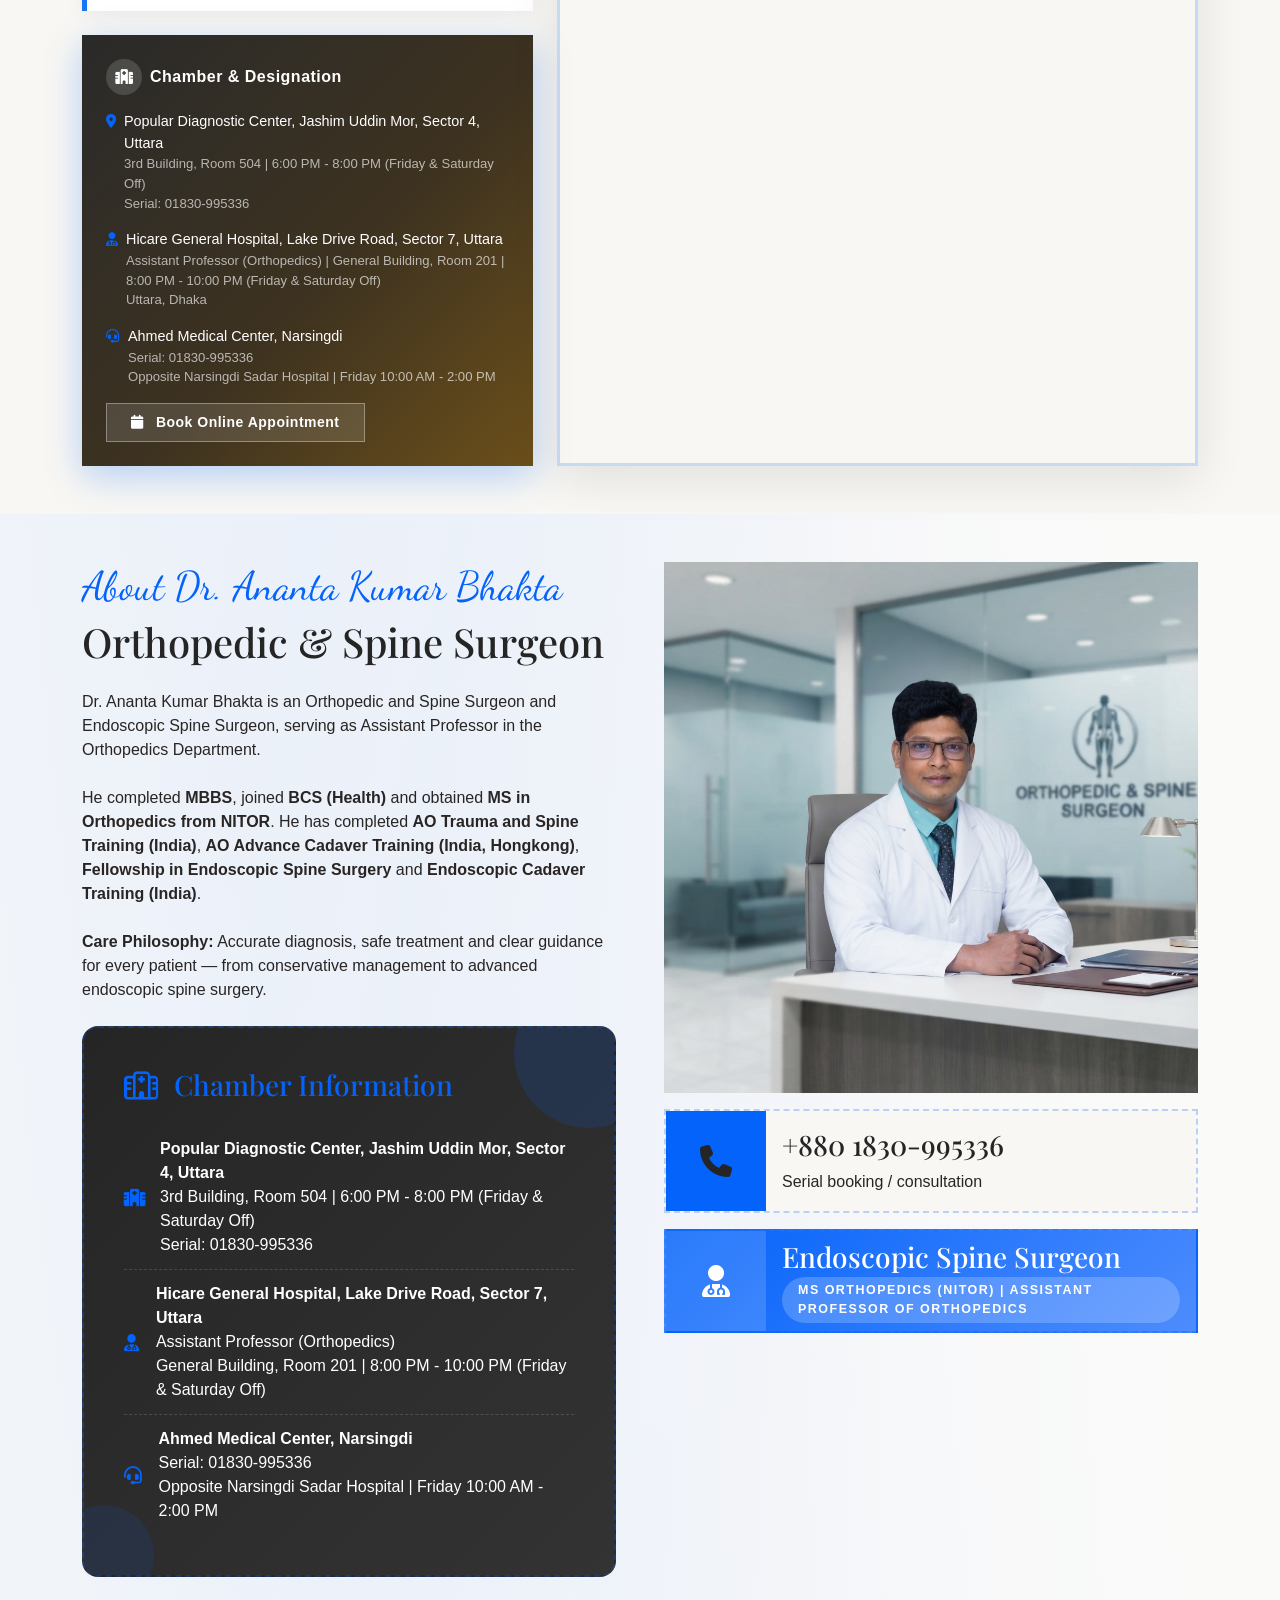
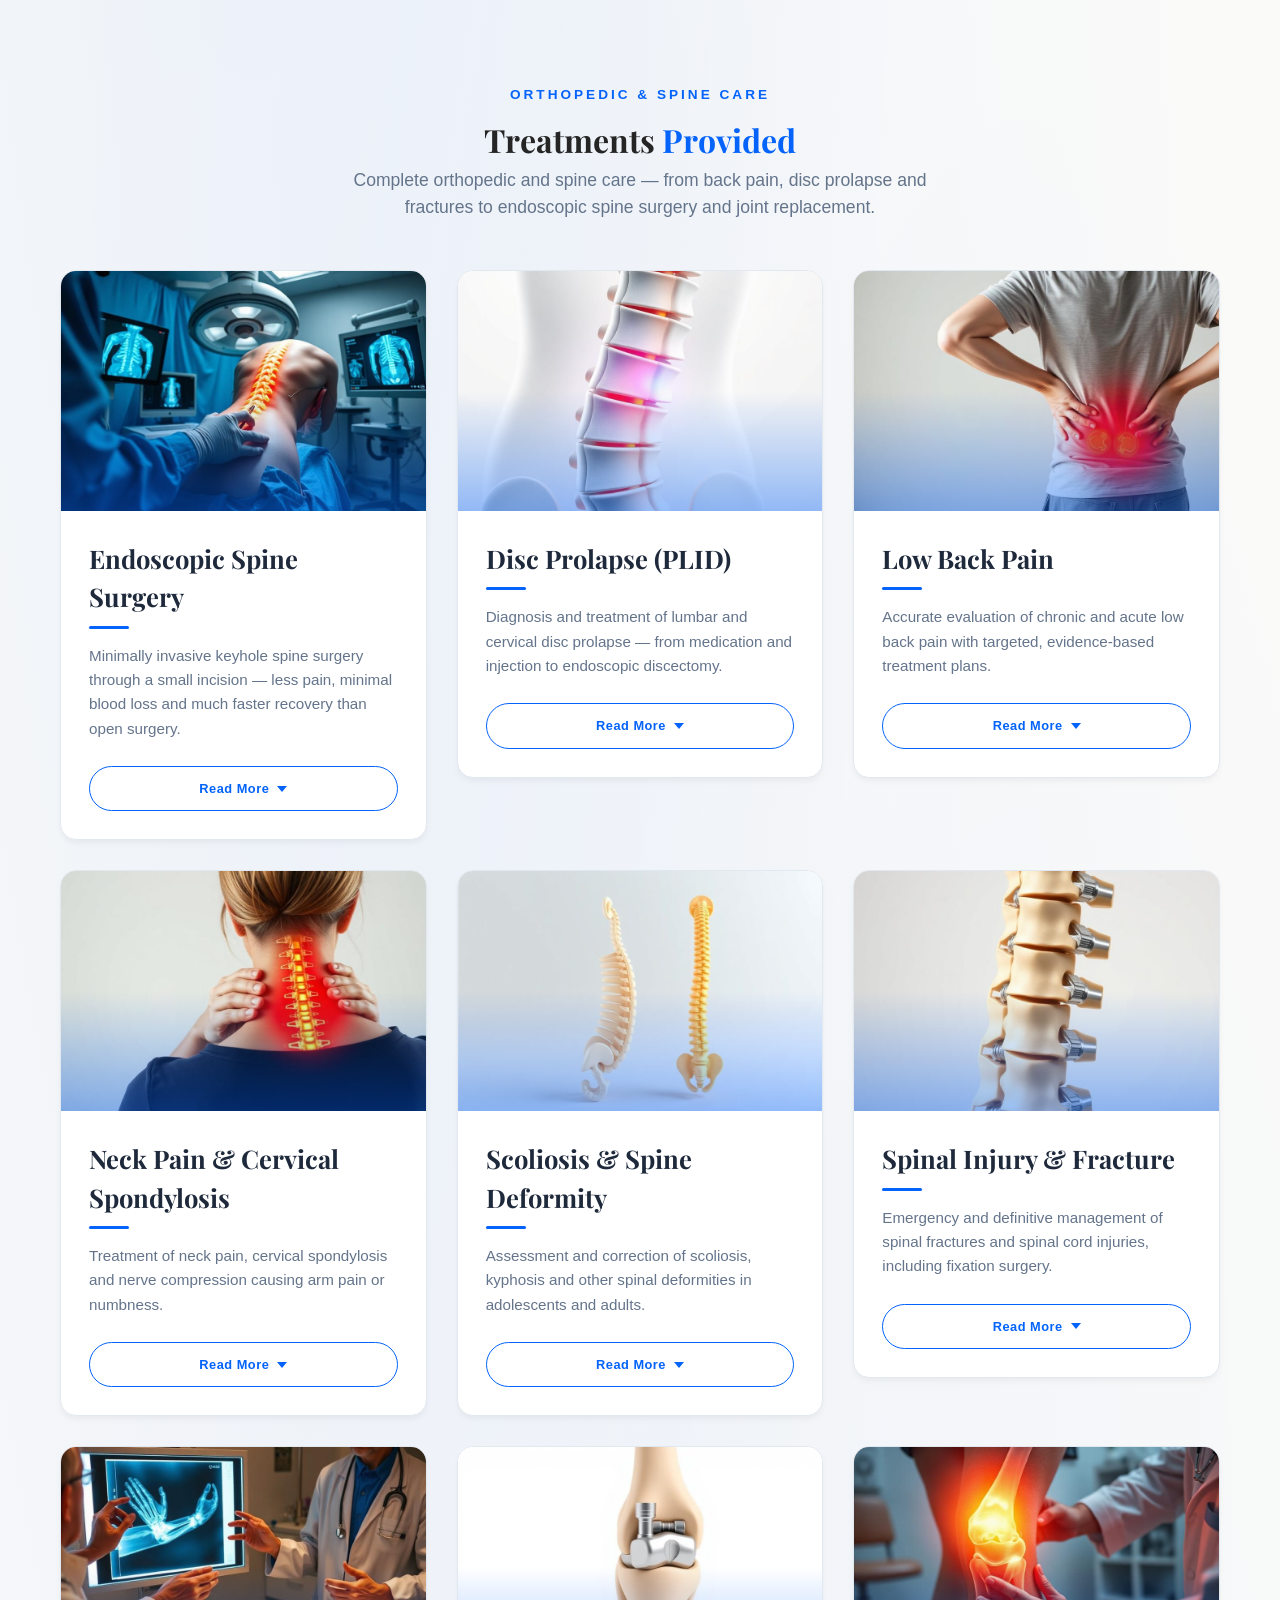
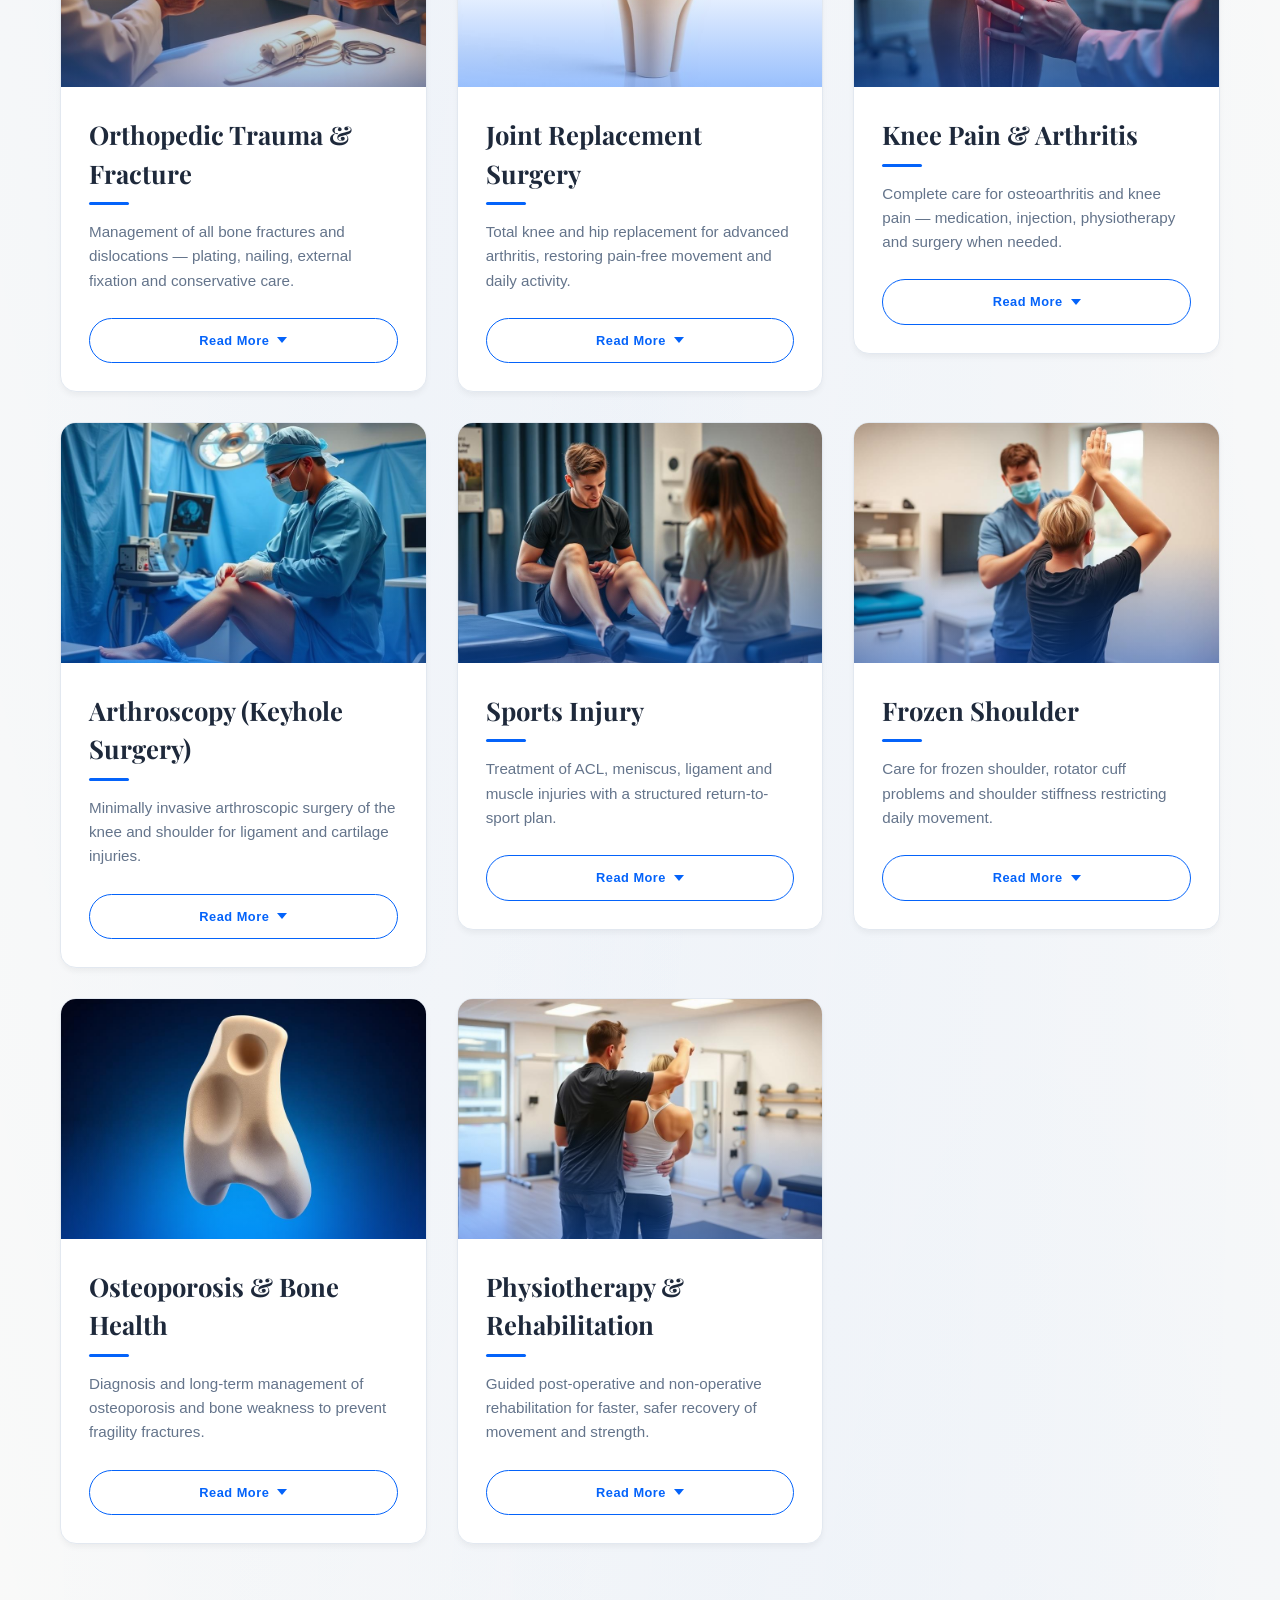
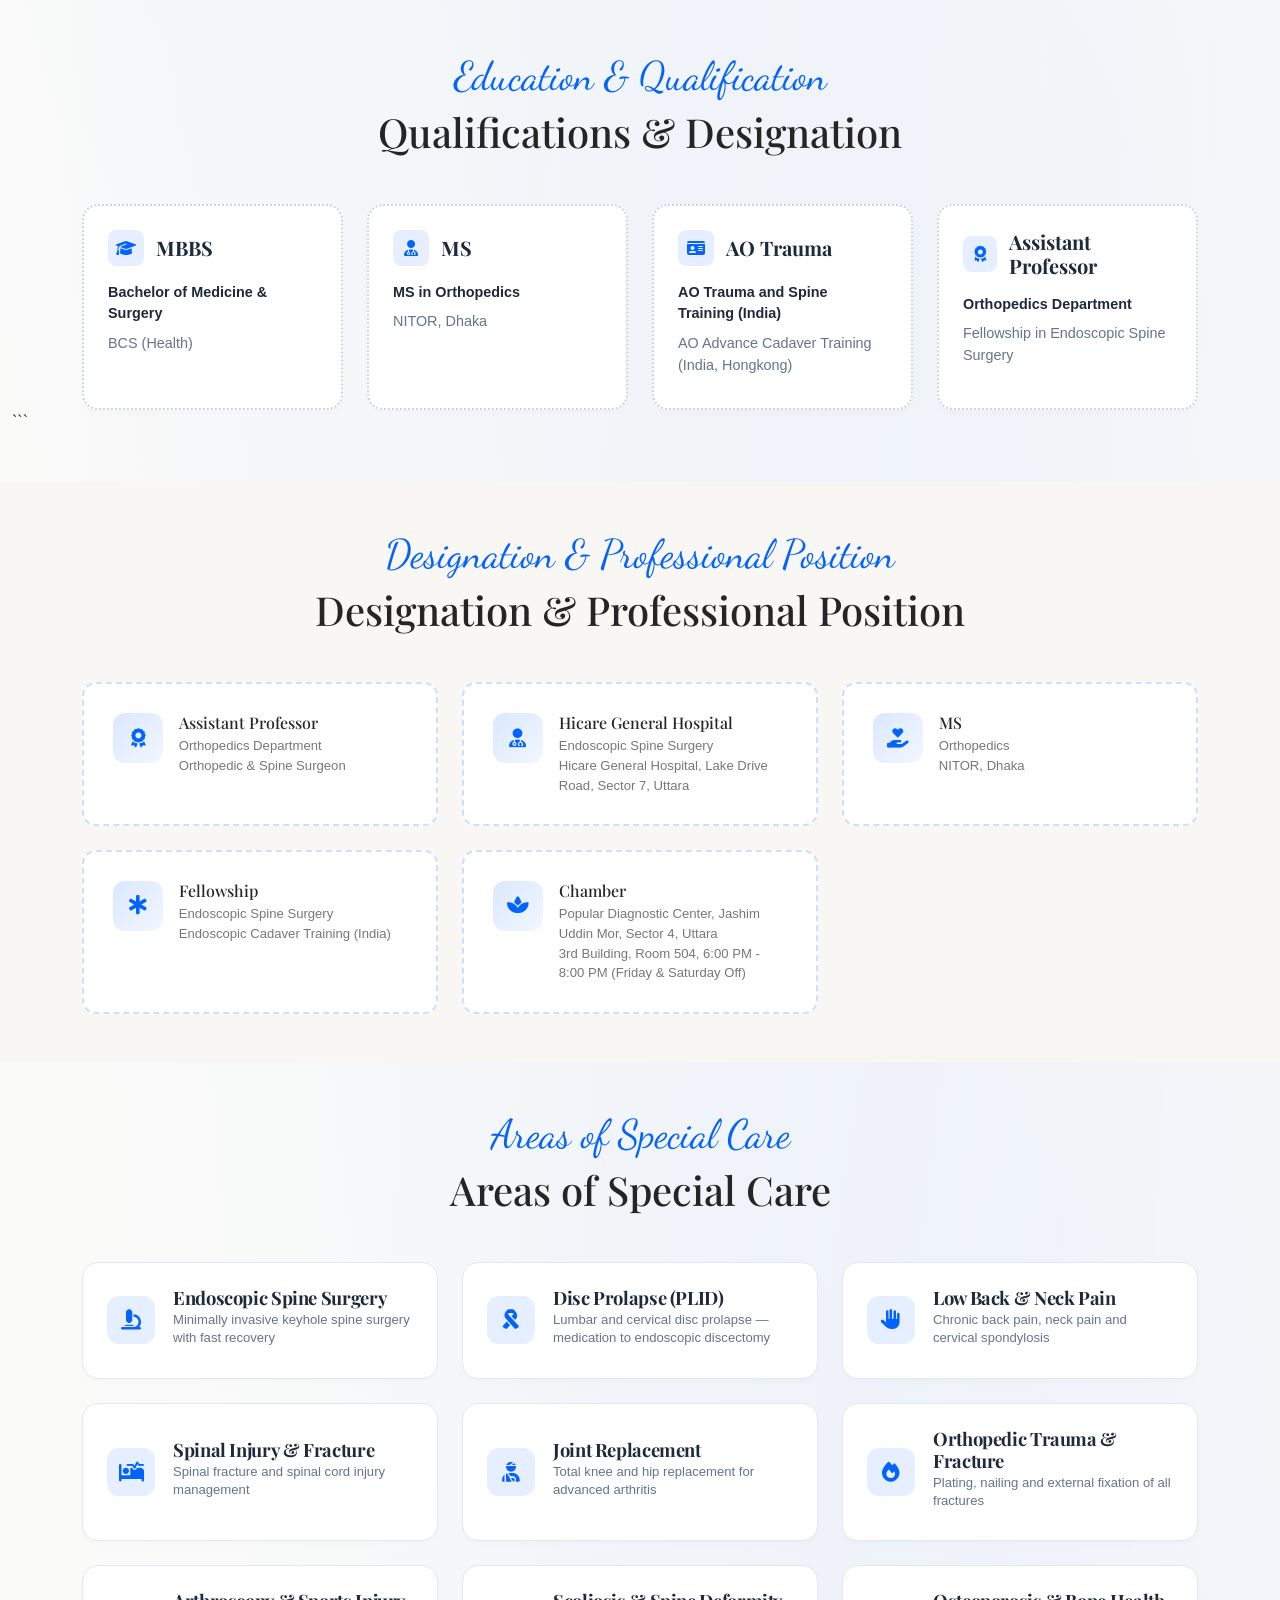
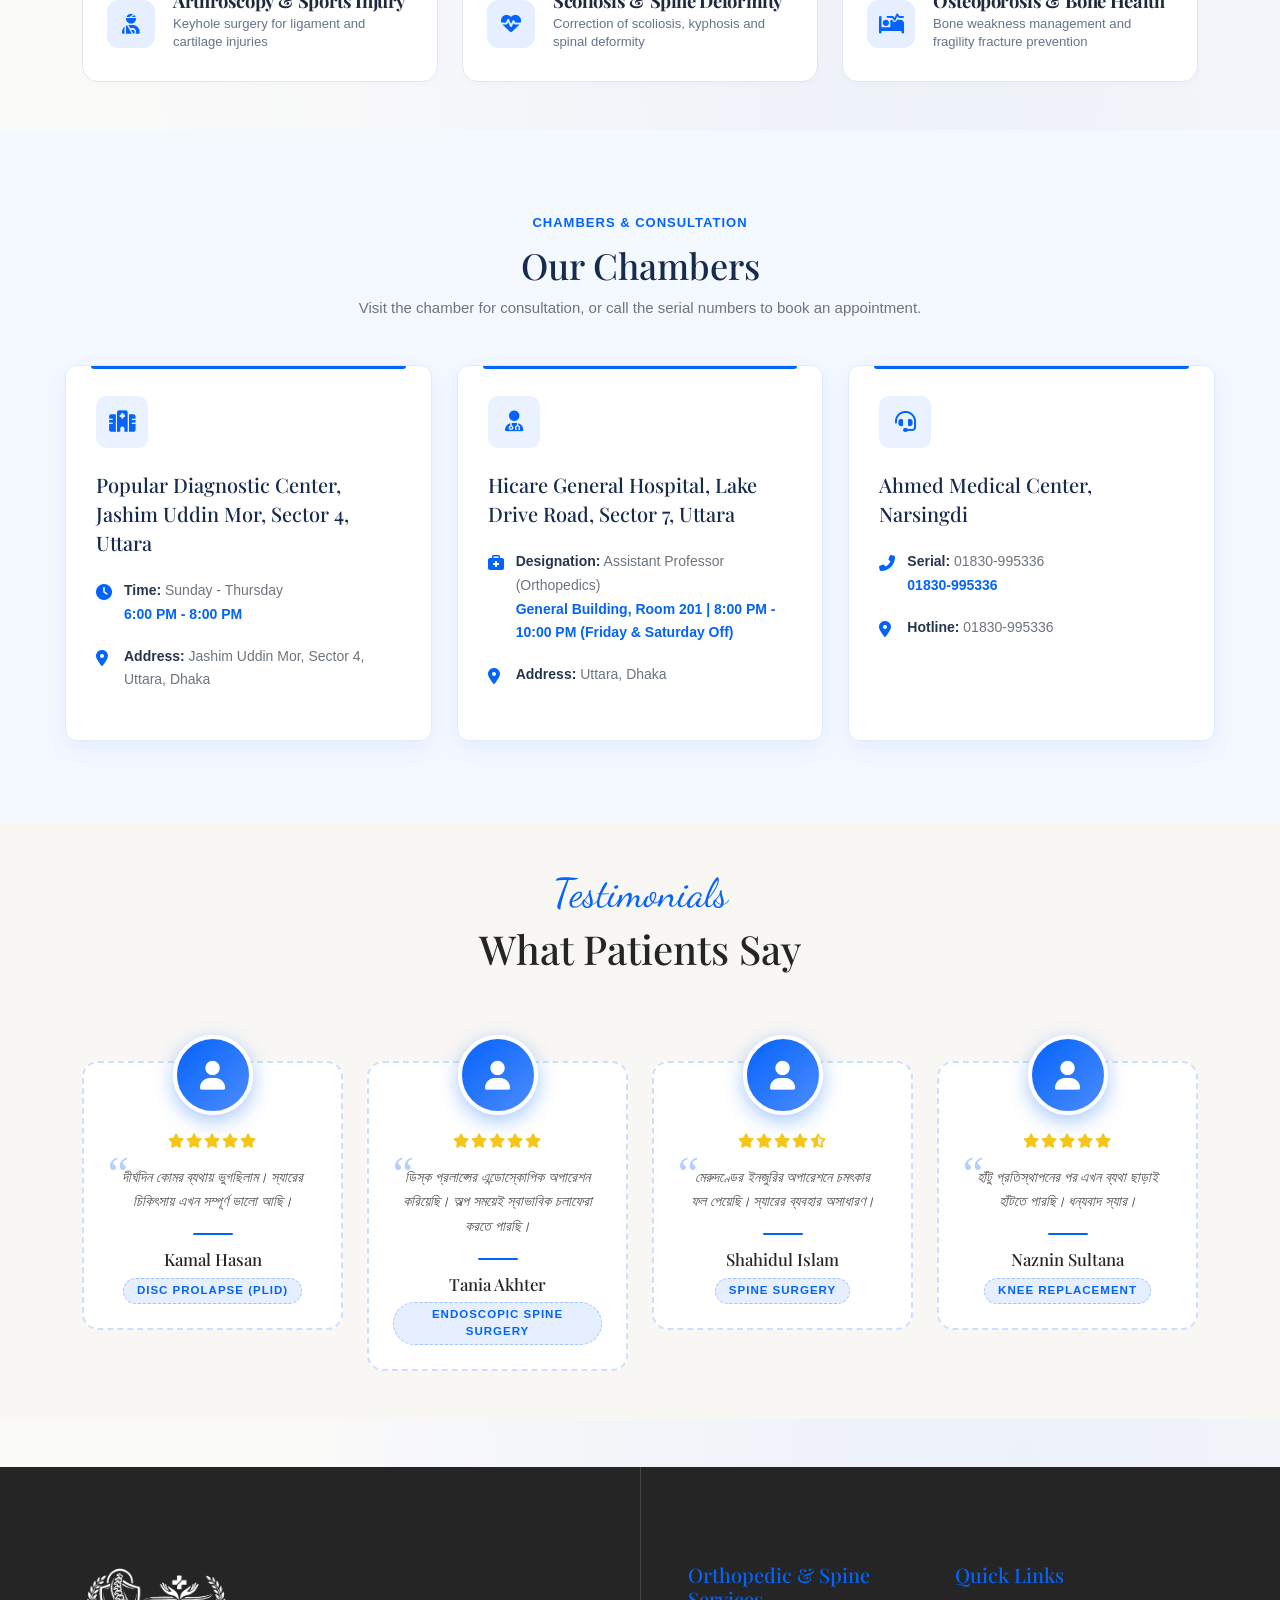
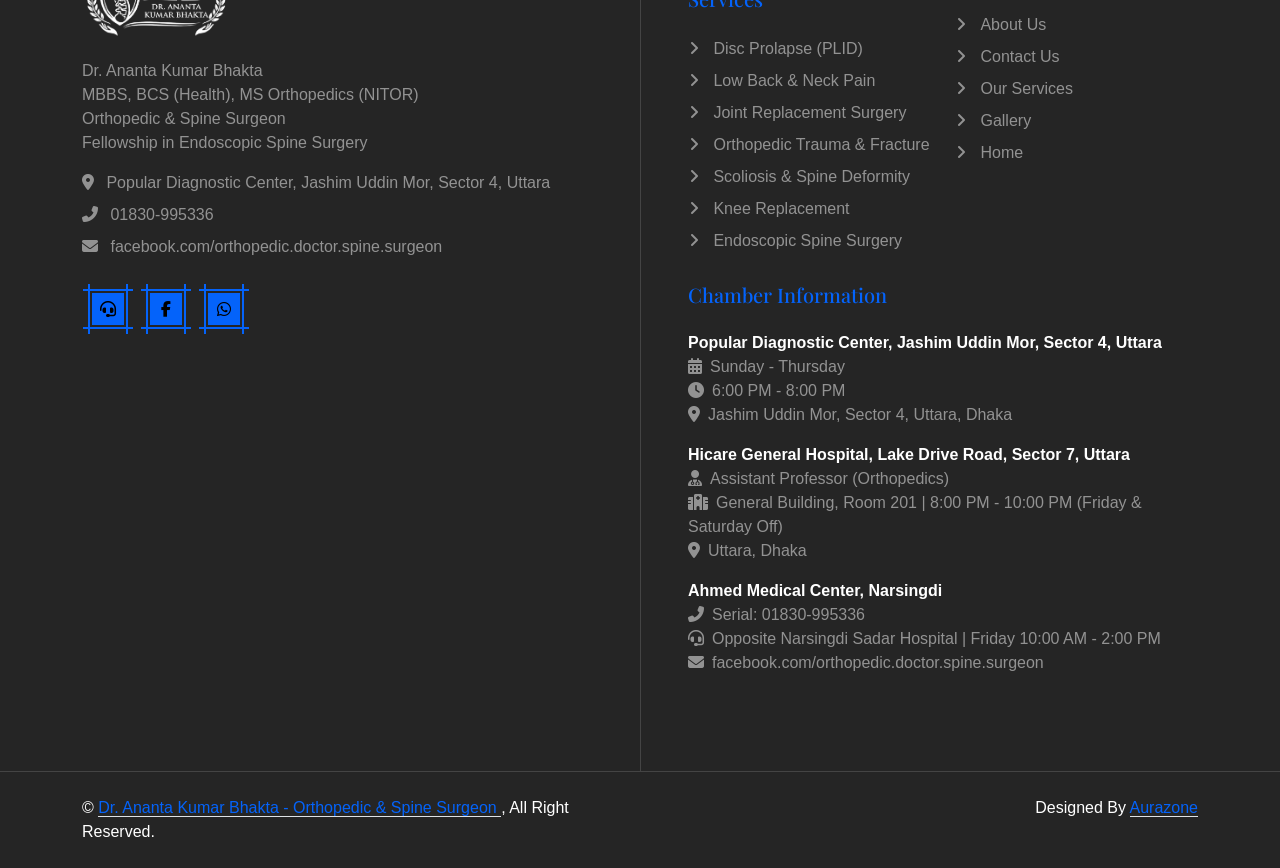
==== commit 88417341: "Changes" ====
--- a/public/index.html
+++ b/public/index.html
@@ -1210,7 +1210,7 @@
 
                 <p class="mb-2">
                     <i class="fa fa-envelope me-2"></i>
-                    facebook.com/orthopedic.doctor.spine.surgeon
+                    <a href="https://www.facebook.com/orthopedic.doctor.spine.surgeon" target="_blank" rel="noopener" class="text-reset">facebook.com/orthopedic.doctor.spine.surgeon</a>
                 </p>
 
                 <div class="d-flex justify-content-start mt-4">
@@ -1223,6 +1223,7 @@
 
                     </a>
 
+                    <a class="btn btn-sm-square btn-primary me-3" href="https://www.facebook.com/orthopedic.doctor.spine.surgeon" target="_blank" aria-label="Facebook"><i class="fab fa-facebook-f"></i></a>
                     <a class="btn btn-sm-square btn-primary me-3"
                         href="https://wa.me/8801830995336"
                         target="_blank">
@@ -1336,7 +1337,7 @@
                             <strong class="text-white">Ahmed Medical Center, Narsingdi</strong><br>
                             <i class="fas fa-phone-alt me-2"></i>Serial: 01830-995336<br>
                             <i class="fas fa-headset me-2"></i>Opposite Narsingdi Sadar Hospital | Friday 10:00 AM - 2:00 PM<br>
-                            <i class="fas fa-envelope me-2"></i>facebook.com/orthopedic.doctor.spine.surgeon
+                            <i class="fas fa-envelope me-2"></i><a href="https://www.facebook.com/orthopedic.doctor.spine.surgeon" target="_blank" rel="noopener" class="text-reset">facebook.com/orthopedic.doctor.spine.surgeon</a>
                         </p>
 
                     </div>
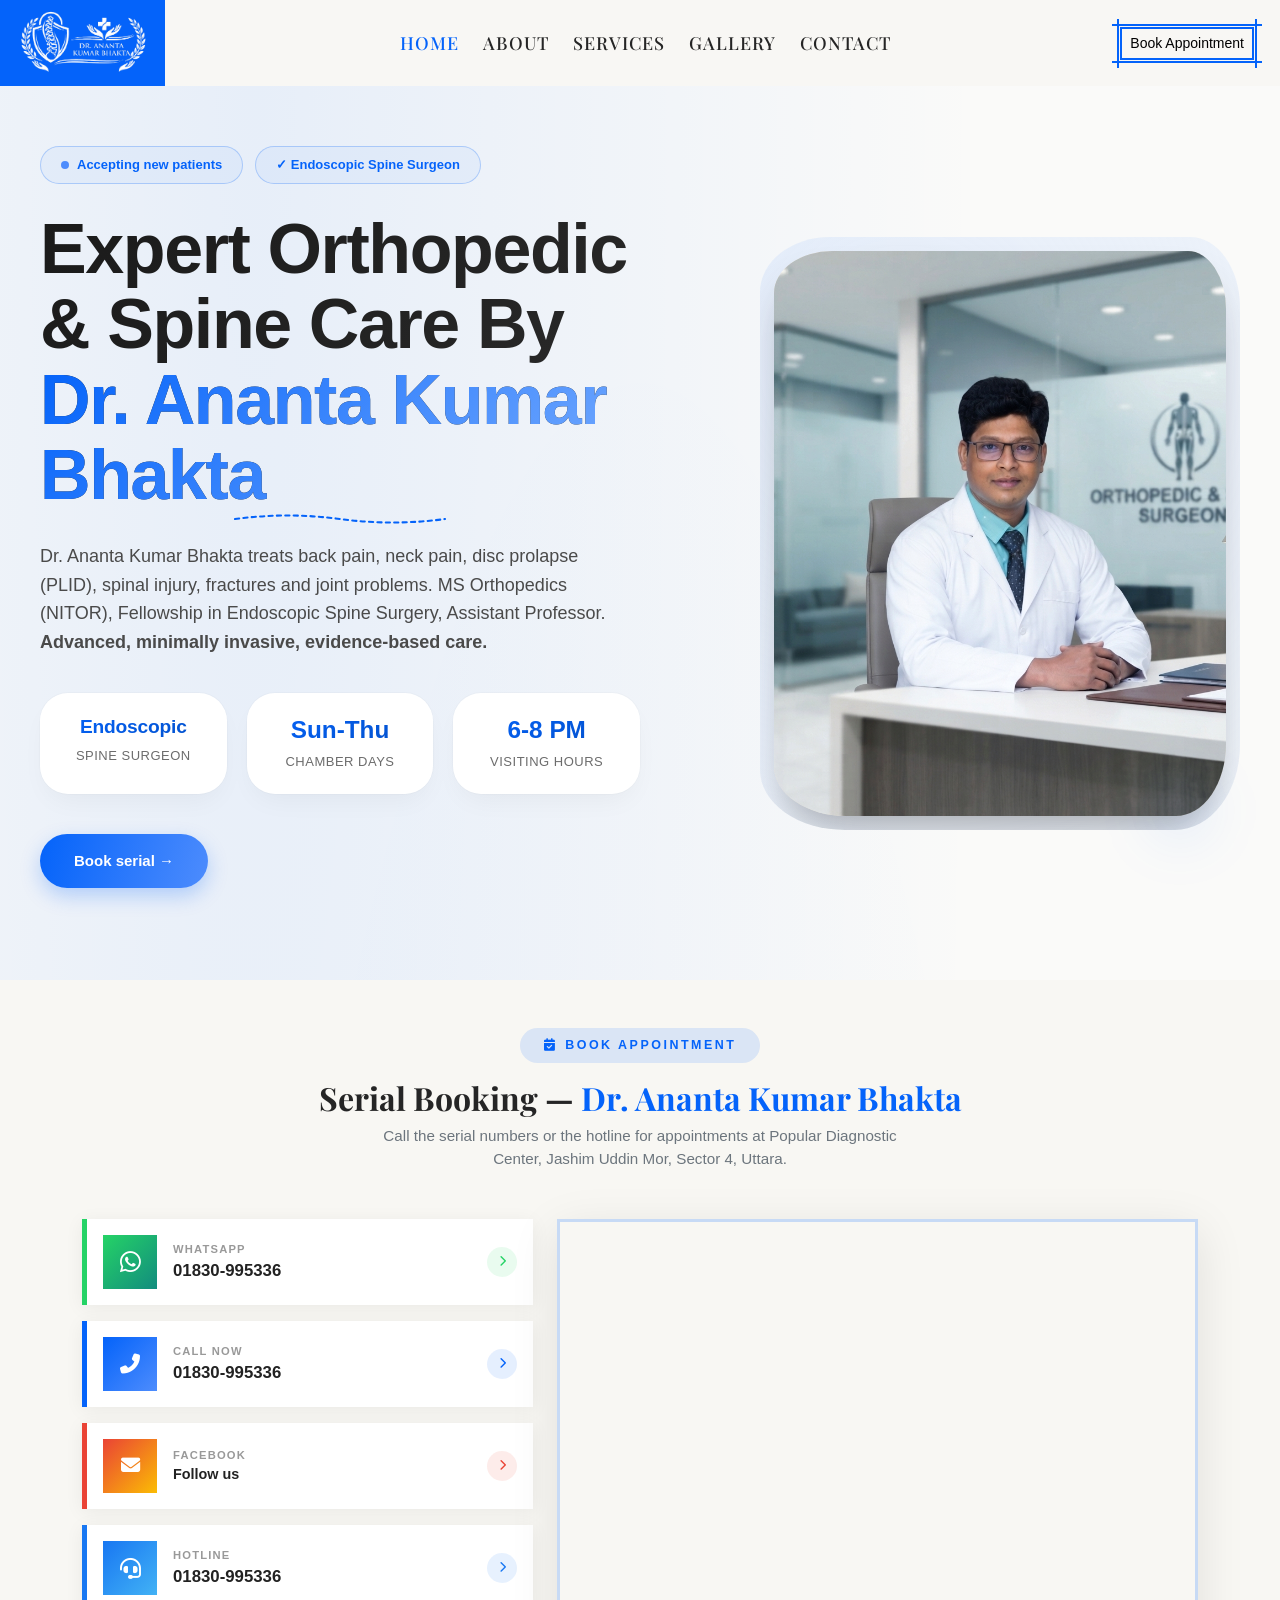
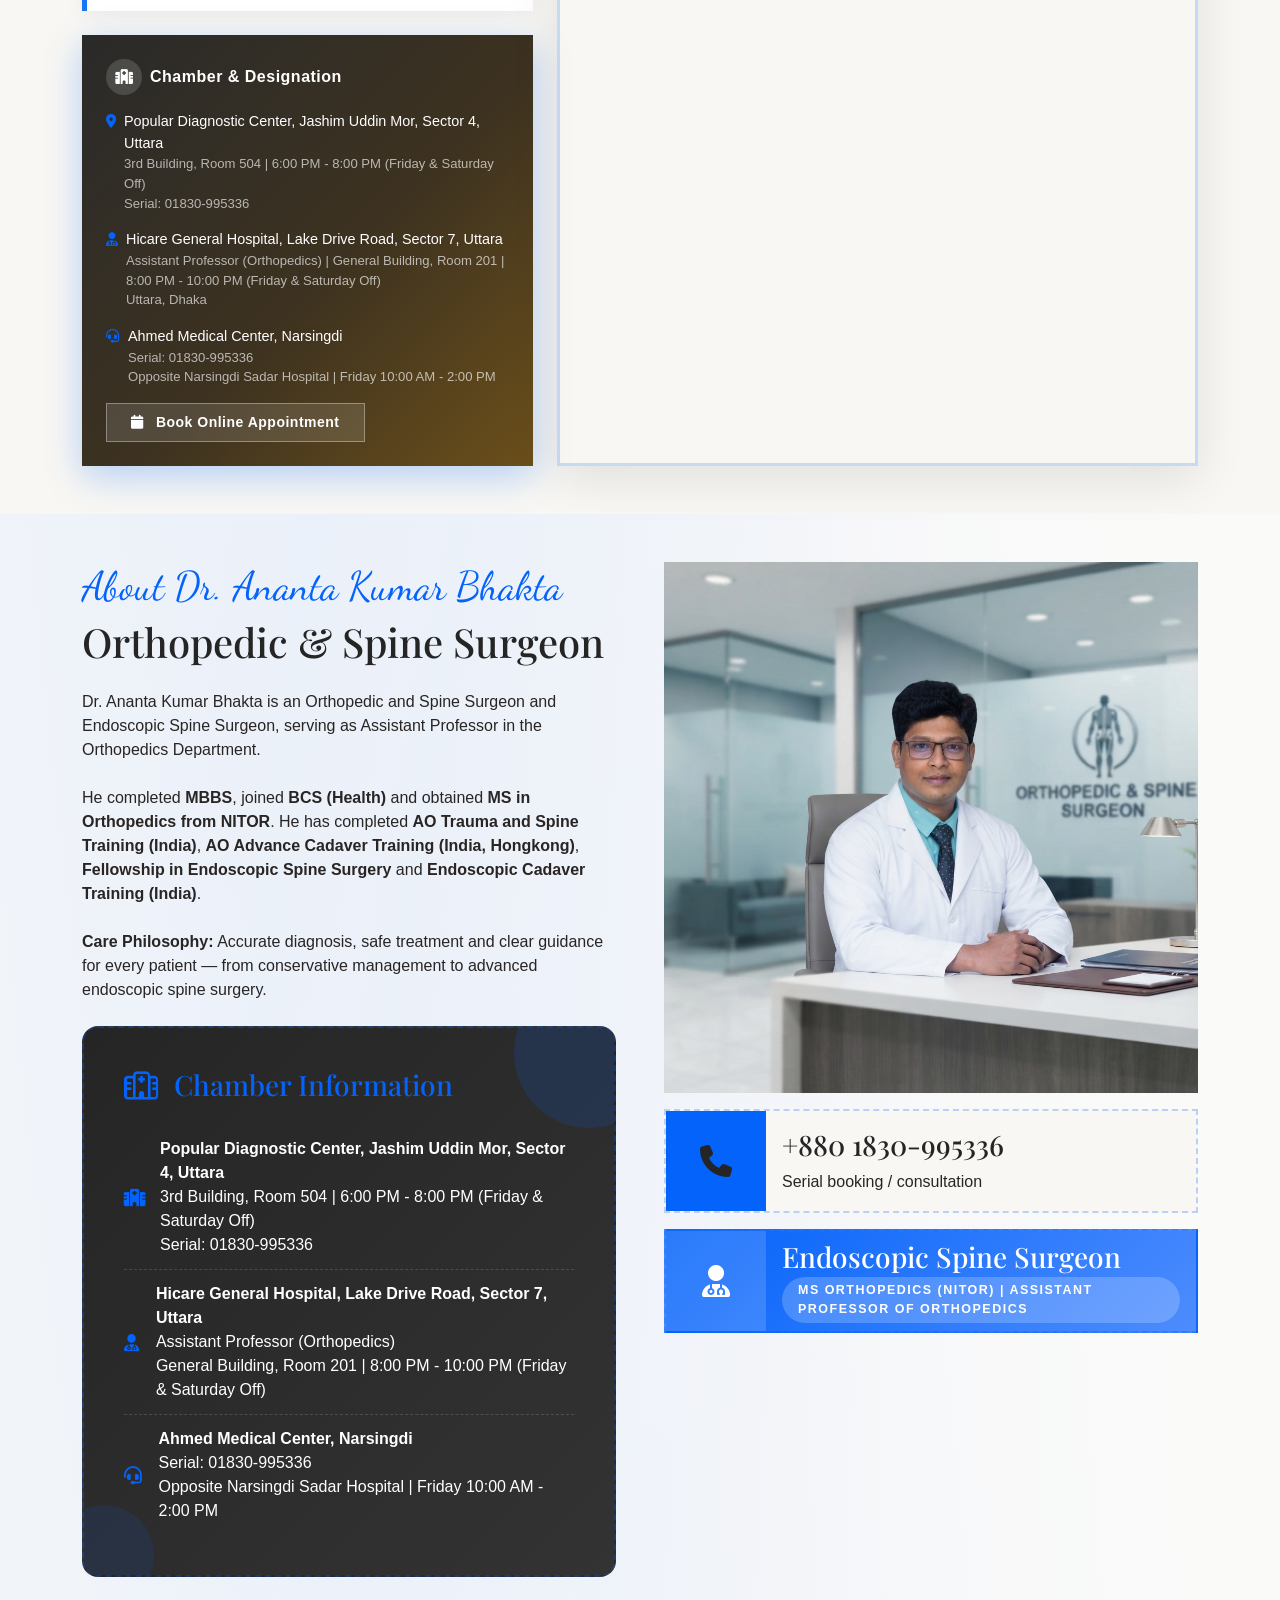
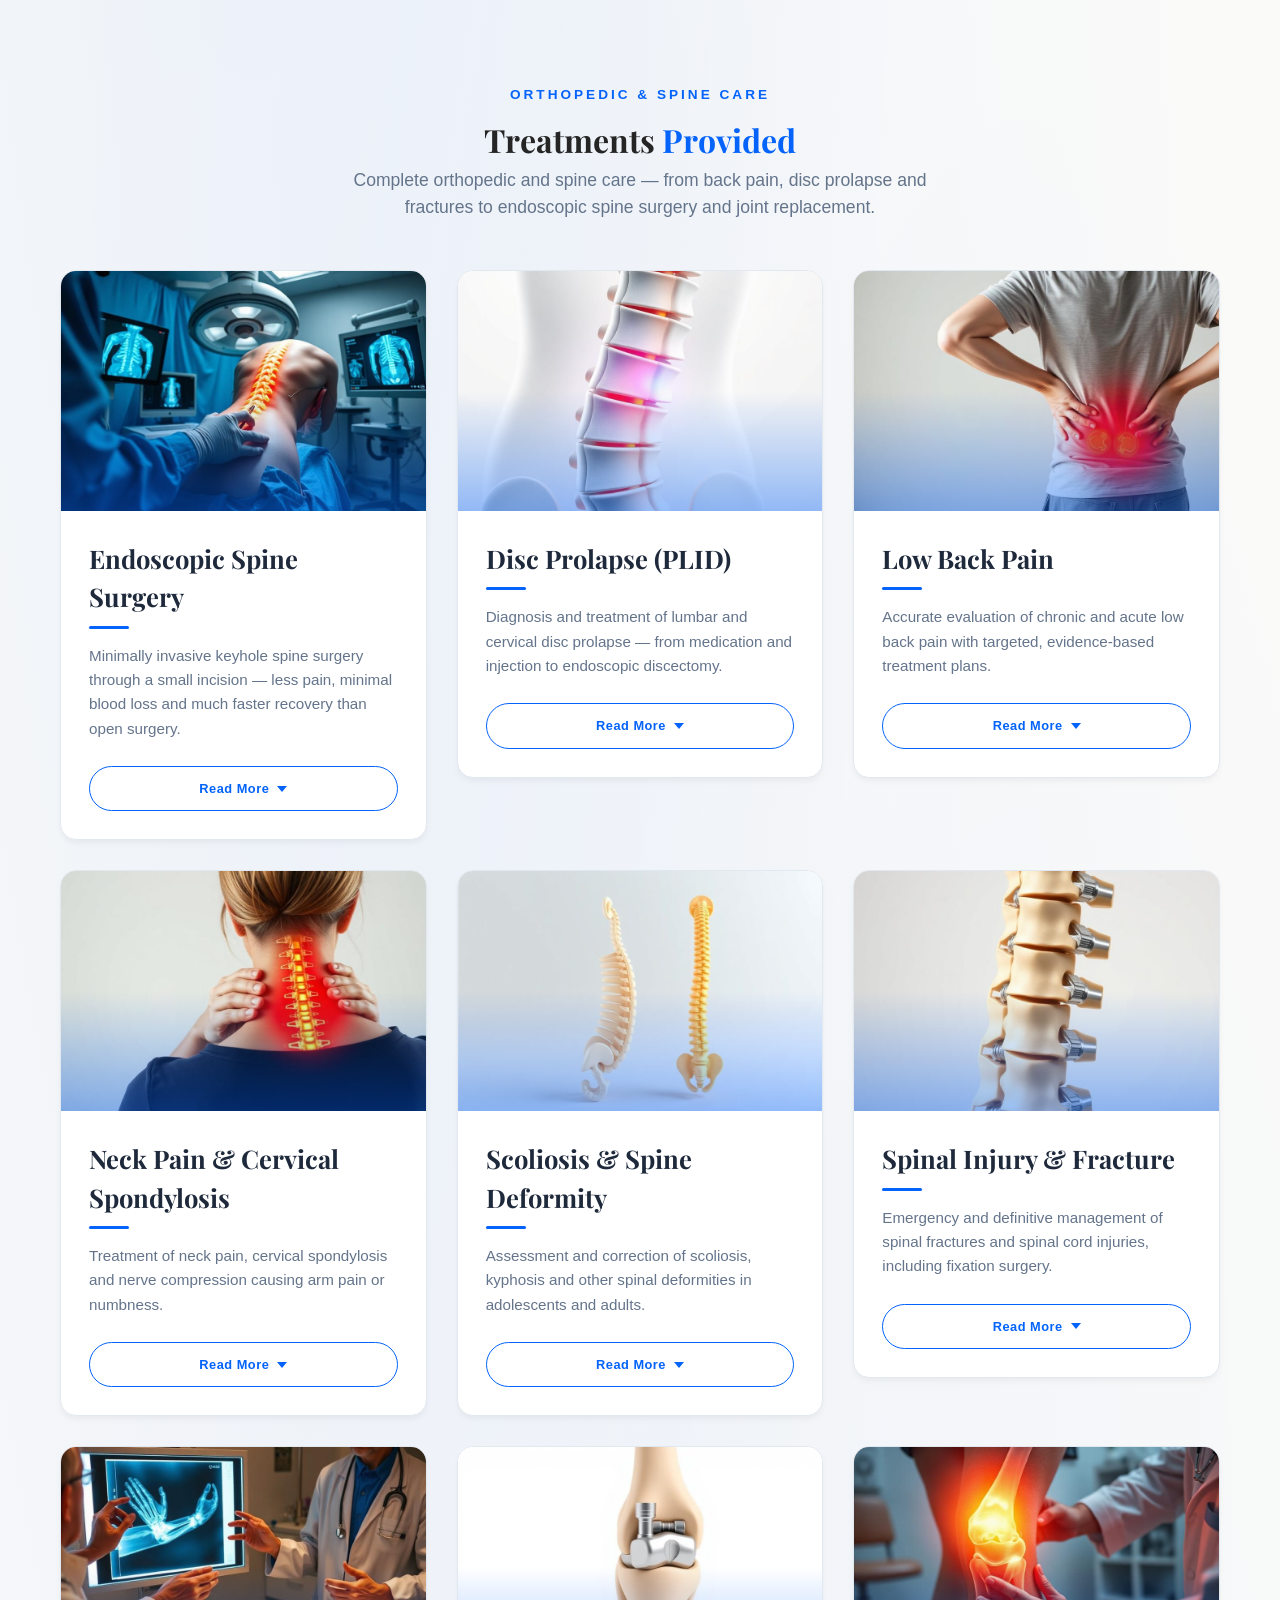
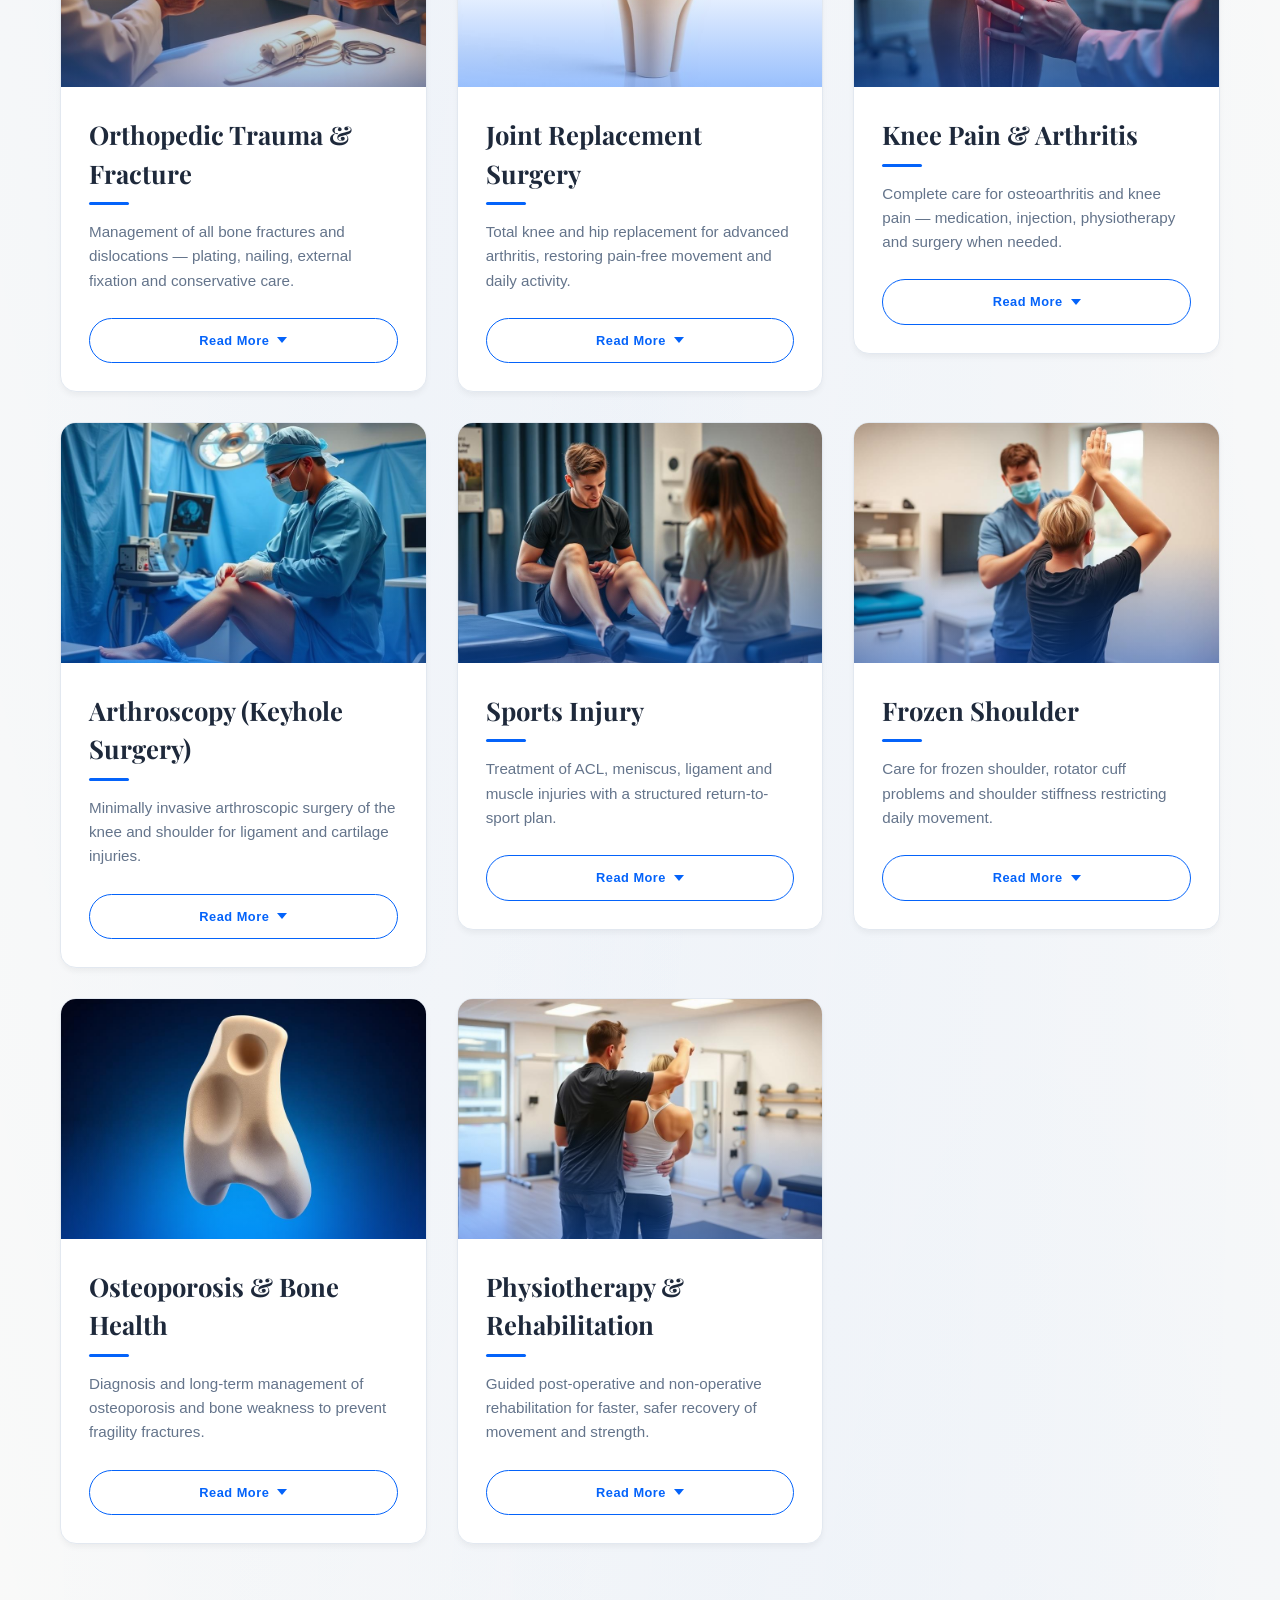
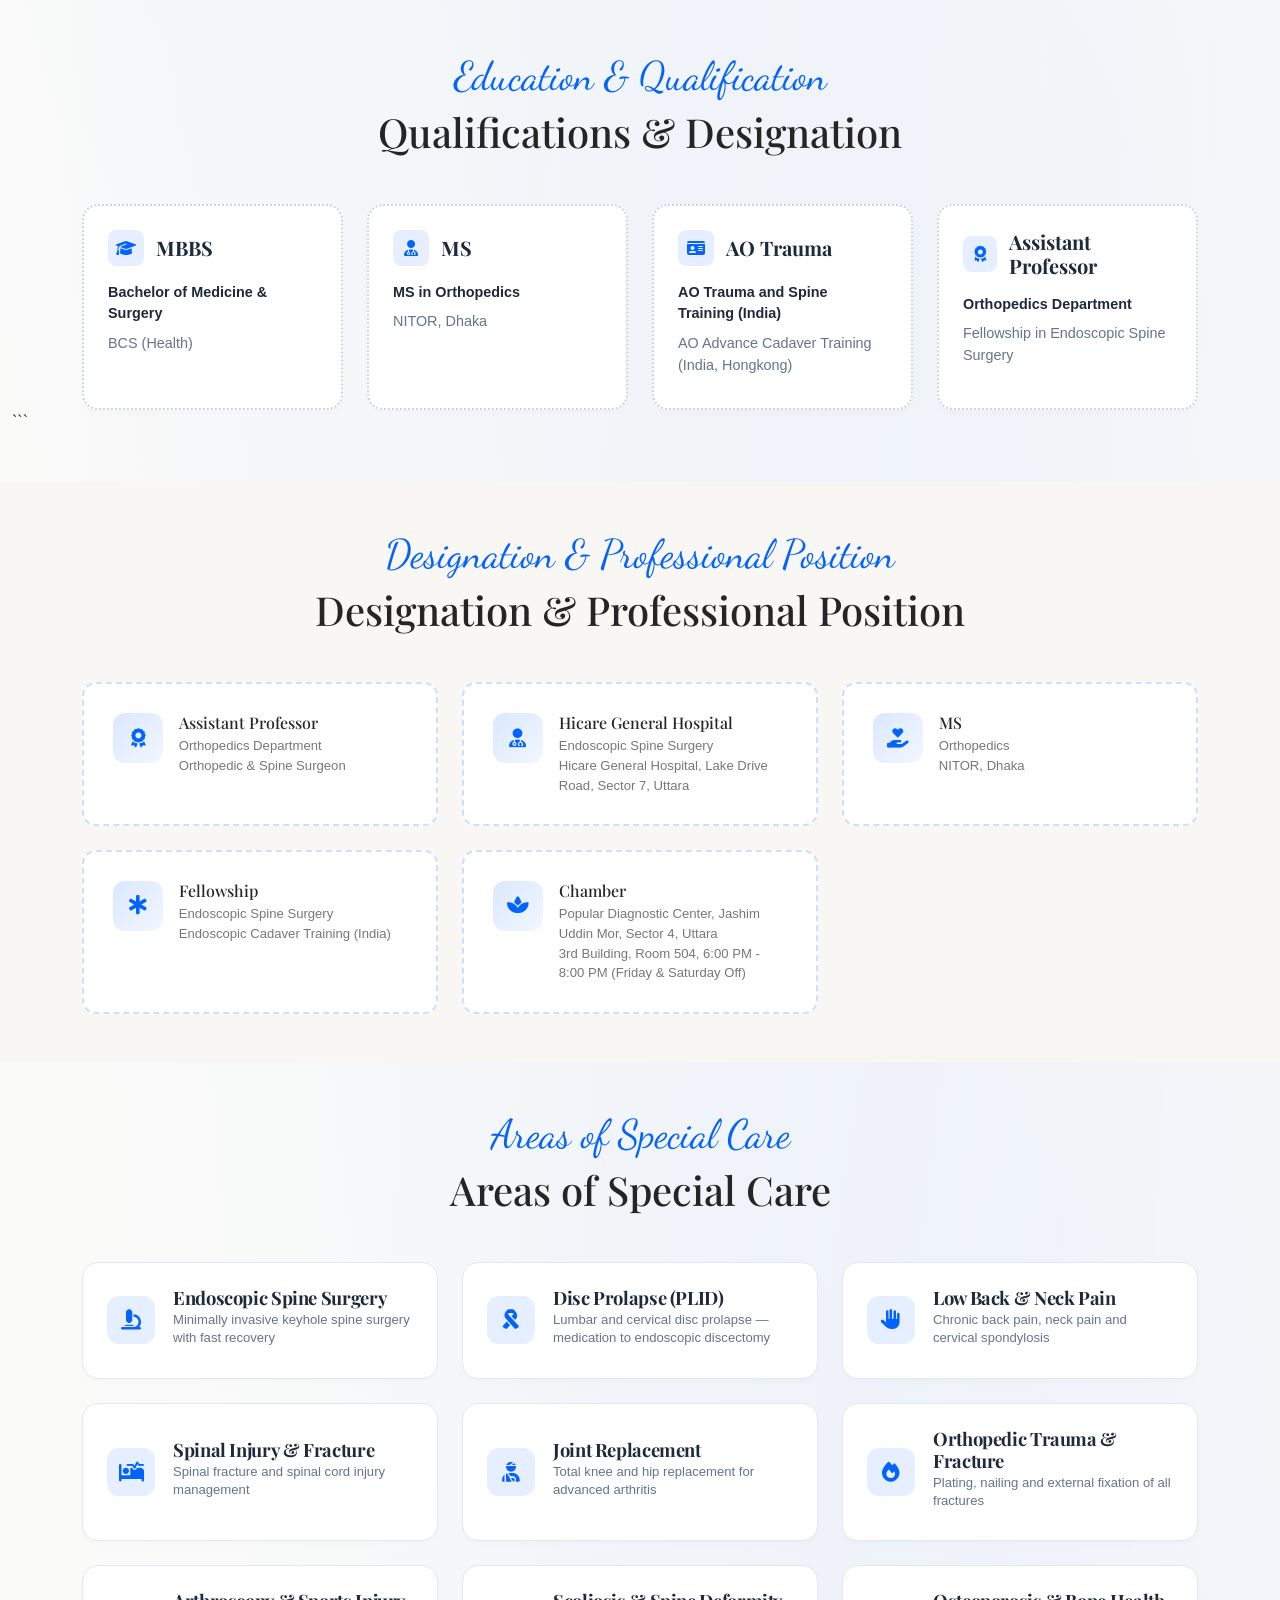
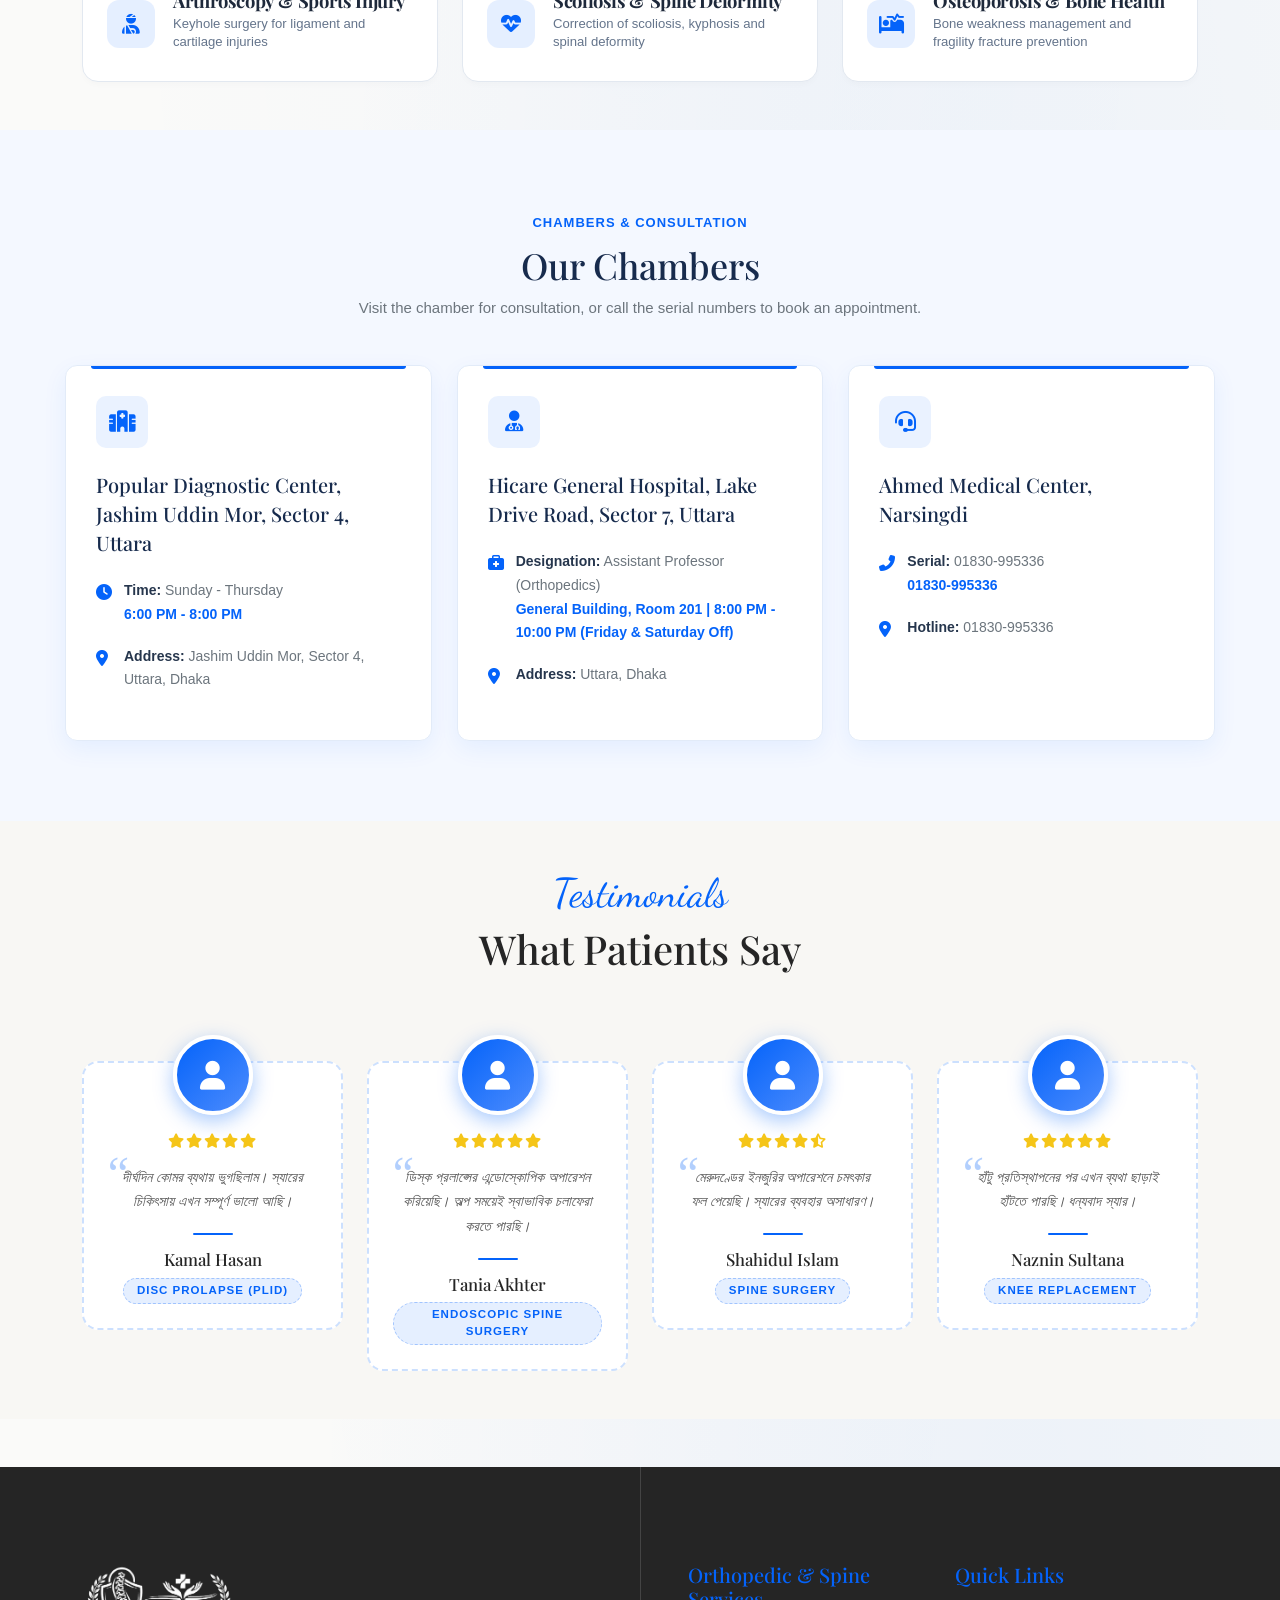
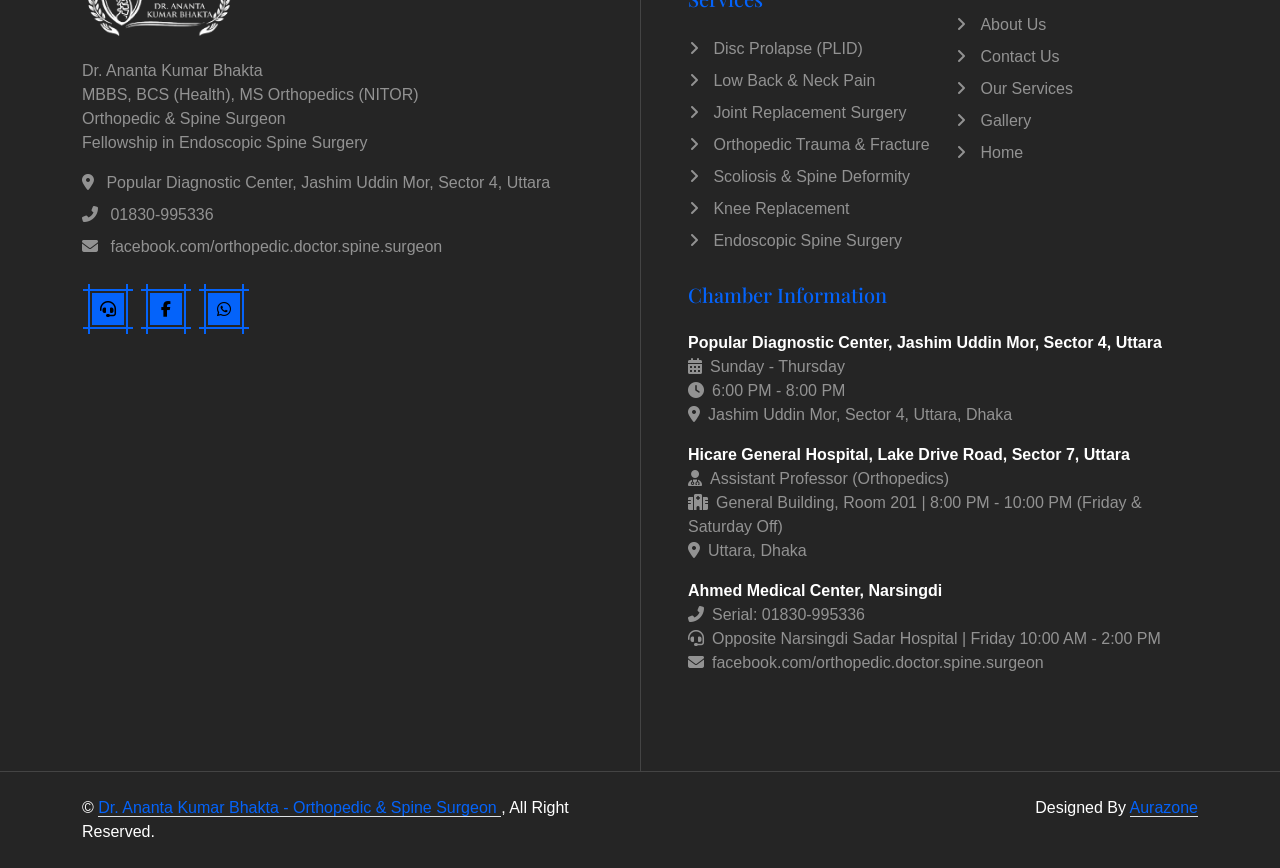
==== commit 6157655c: "Changes" ====
--- a/public/index.html
+++ b/public/index.html
@@ -46,7 +46,7 @@
     <div class="container-fluid bg-light sticky-top p-0">
         <nav class="navbar navbar-expand-lg navbar-light p-0">
             <a href="index.html" class="navbar-brand py-2 px-3 me-0" style="background: var(--bs-primary);">
-                <img src="img/themaincolorlogo.png" alt="Dr. Ananta Kumar Bhakta - Orthopedic & Spine Surgeon"
+                <img src="img/logo-white.png" alt="Dr. Ananta Kumar Bhakta - Orthopedic & Spine Surgeon"
                     style="height: 70px; width: auto; display: block; object-fit: contain;">
             </a>
             <button type="button" class="navbar-toggler me-4" data-bs-toggle="collapse"
@@ -1182,13 +1182,13 @@
             <div class="col-lg-6 pe-lg-5">
 
                 <a href="index.html" class="navbar-brand">
-                    <img src="img/themaincolorlogo.png"
+                    <img src="img/logo-white.png"
                         alt="Dr. Ananta Kumar Bhakta"
                         style="height: 80px;
                                width: auto;
                                object-fit: contain;
                                margin-bottom: 1rem;
-                               filter: brightness(0) invert(1);">
+                               ">
                 </a>
 
                 <p>
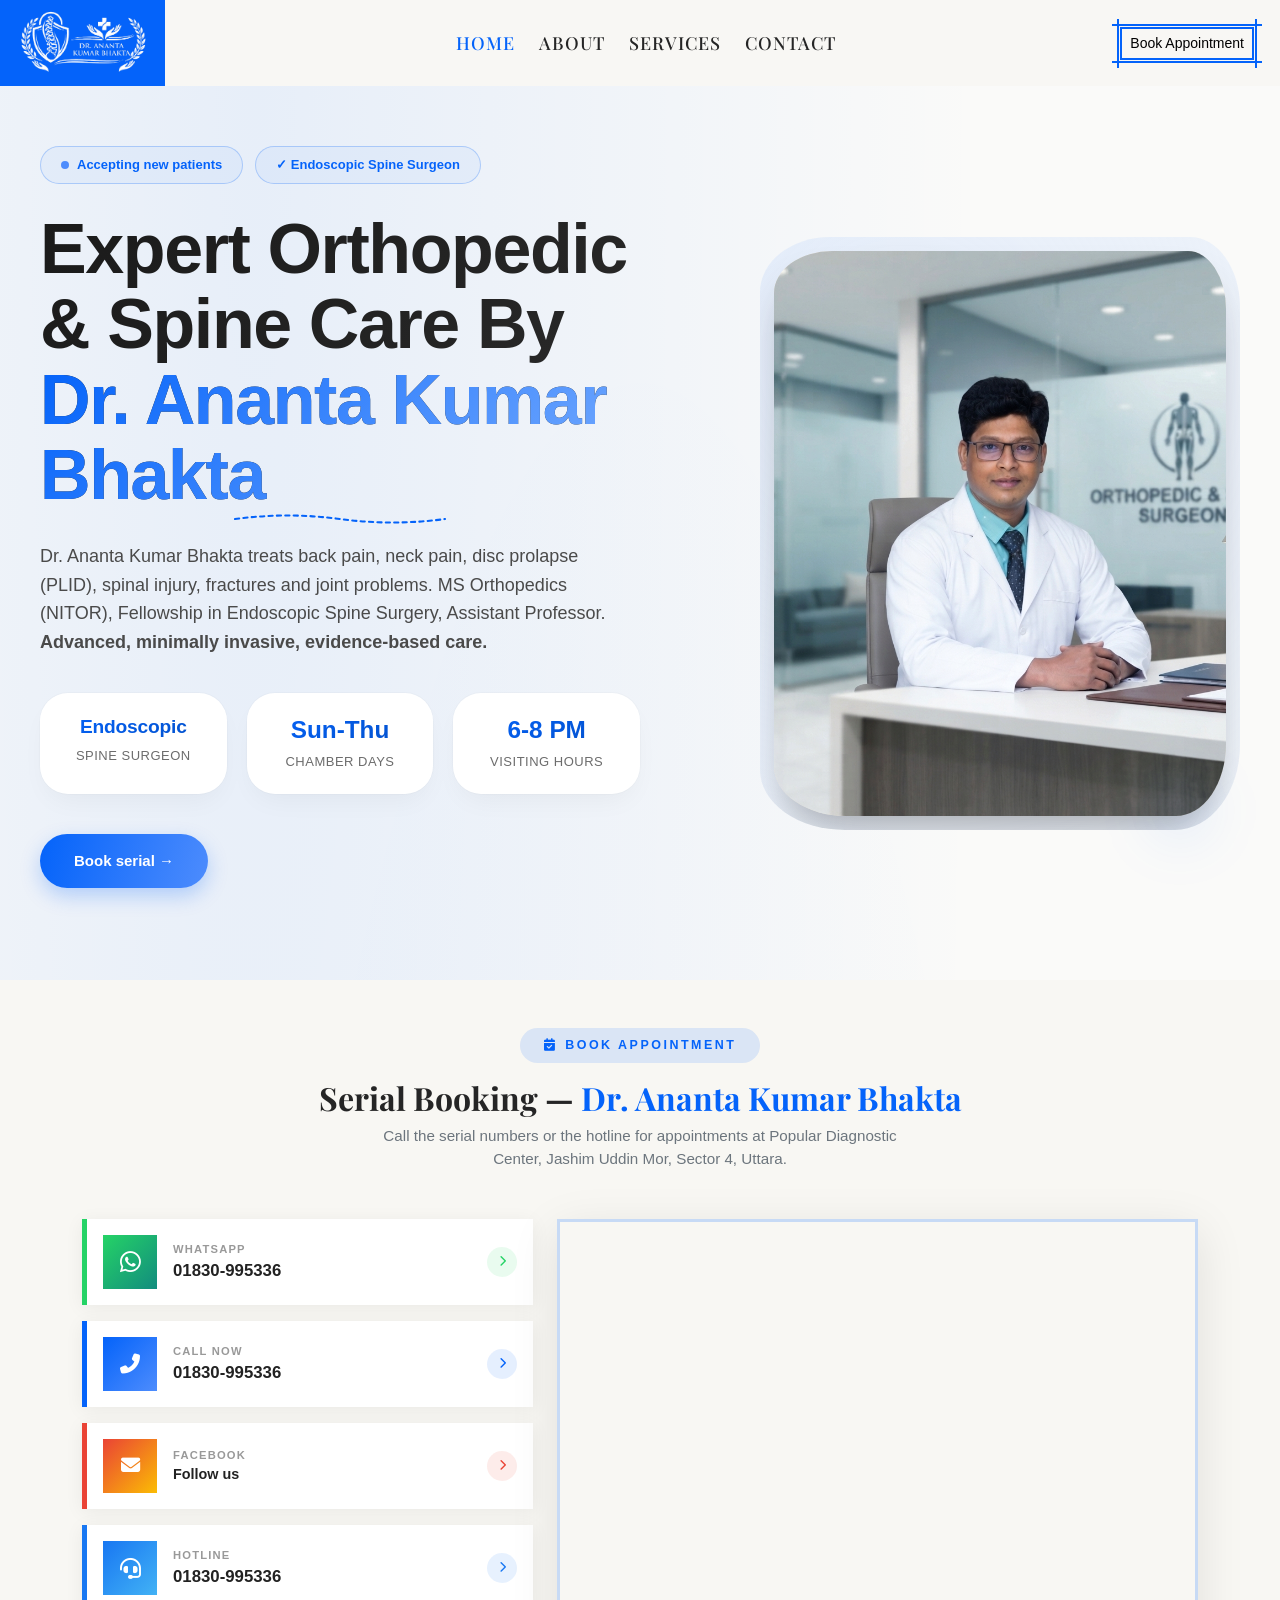
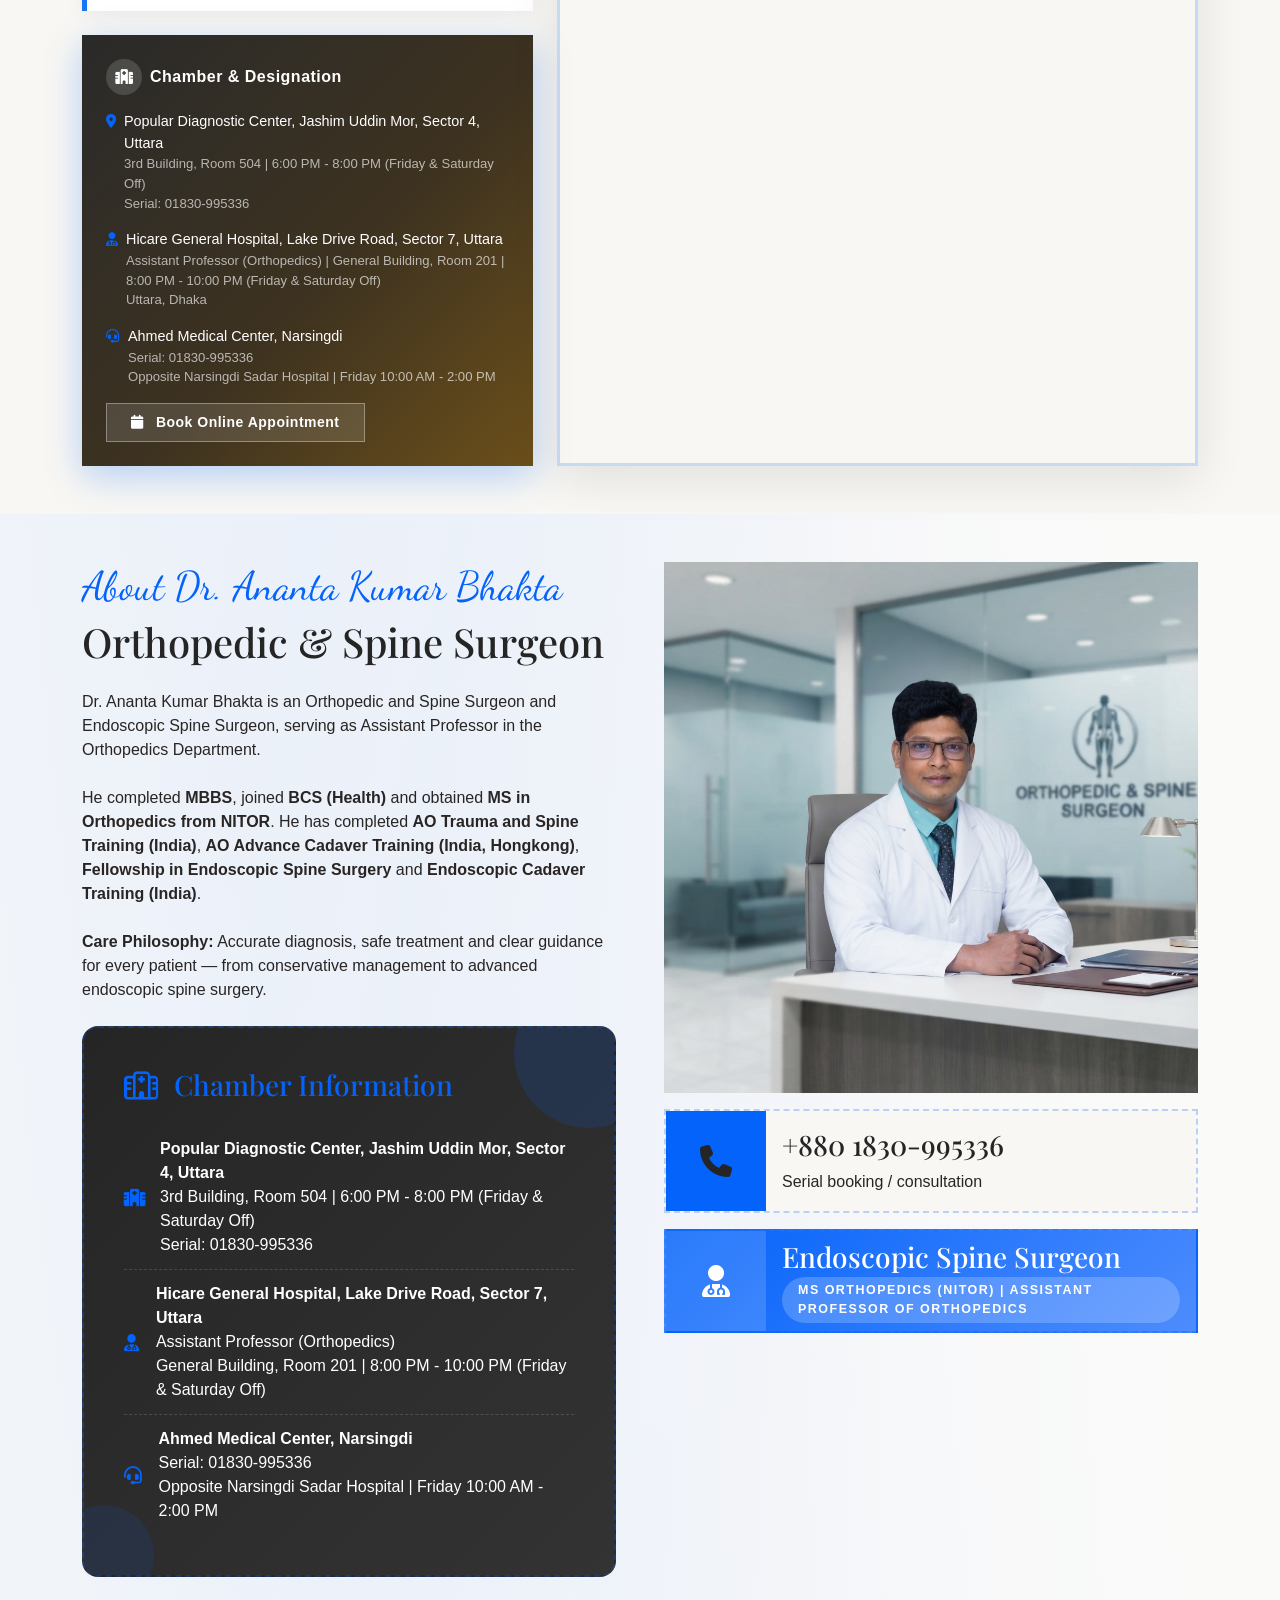
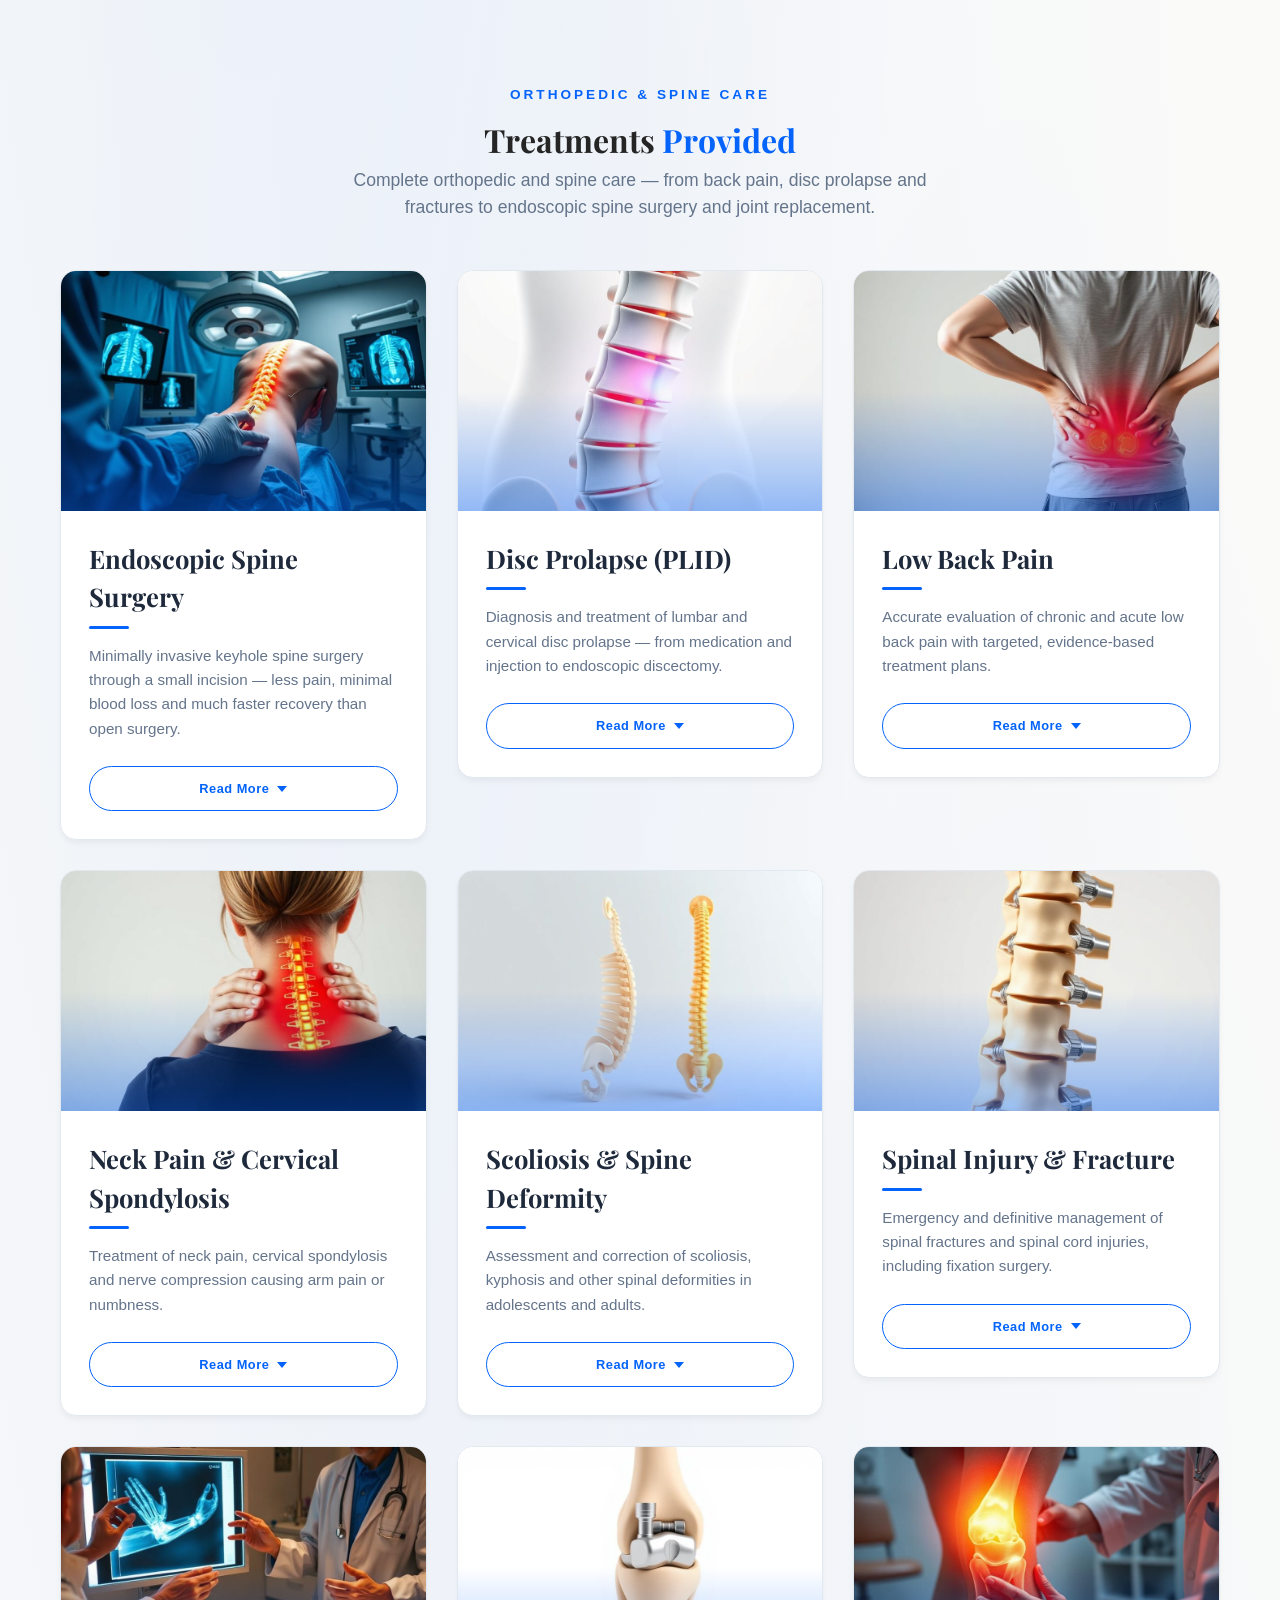
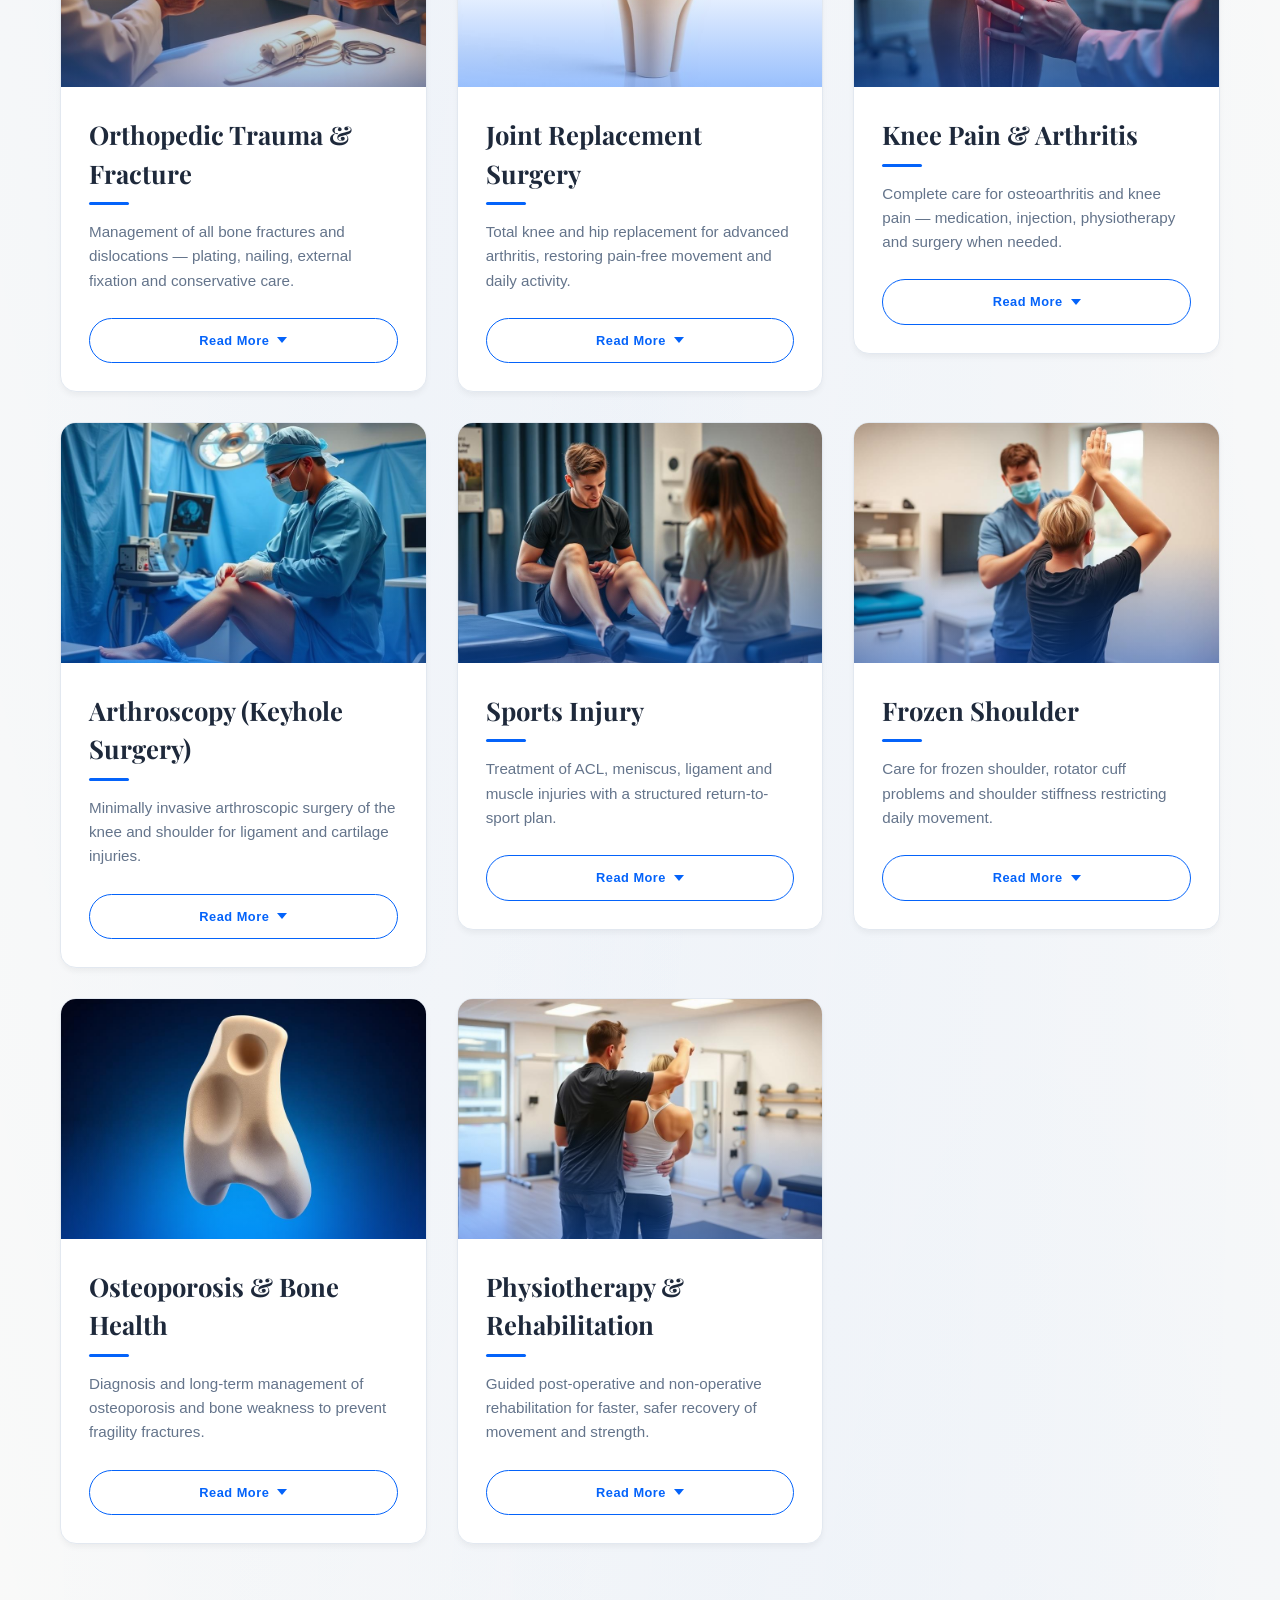
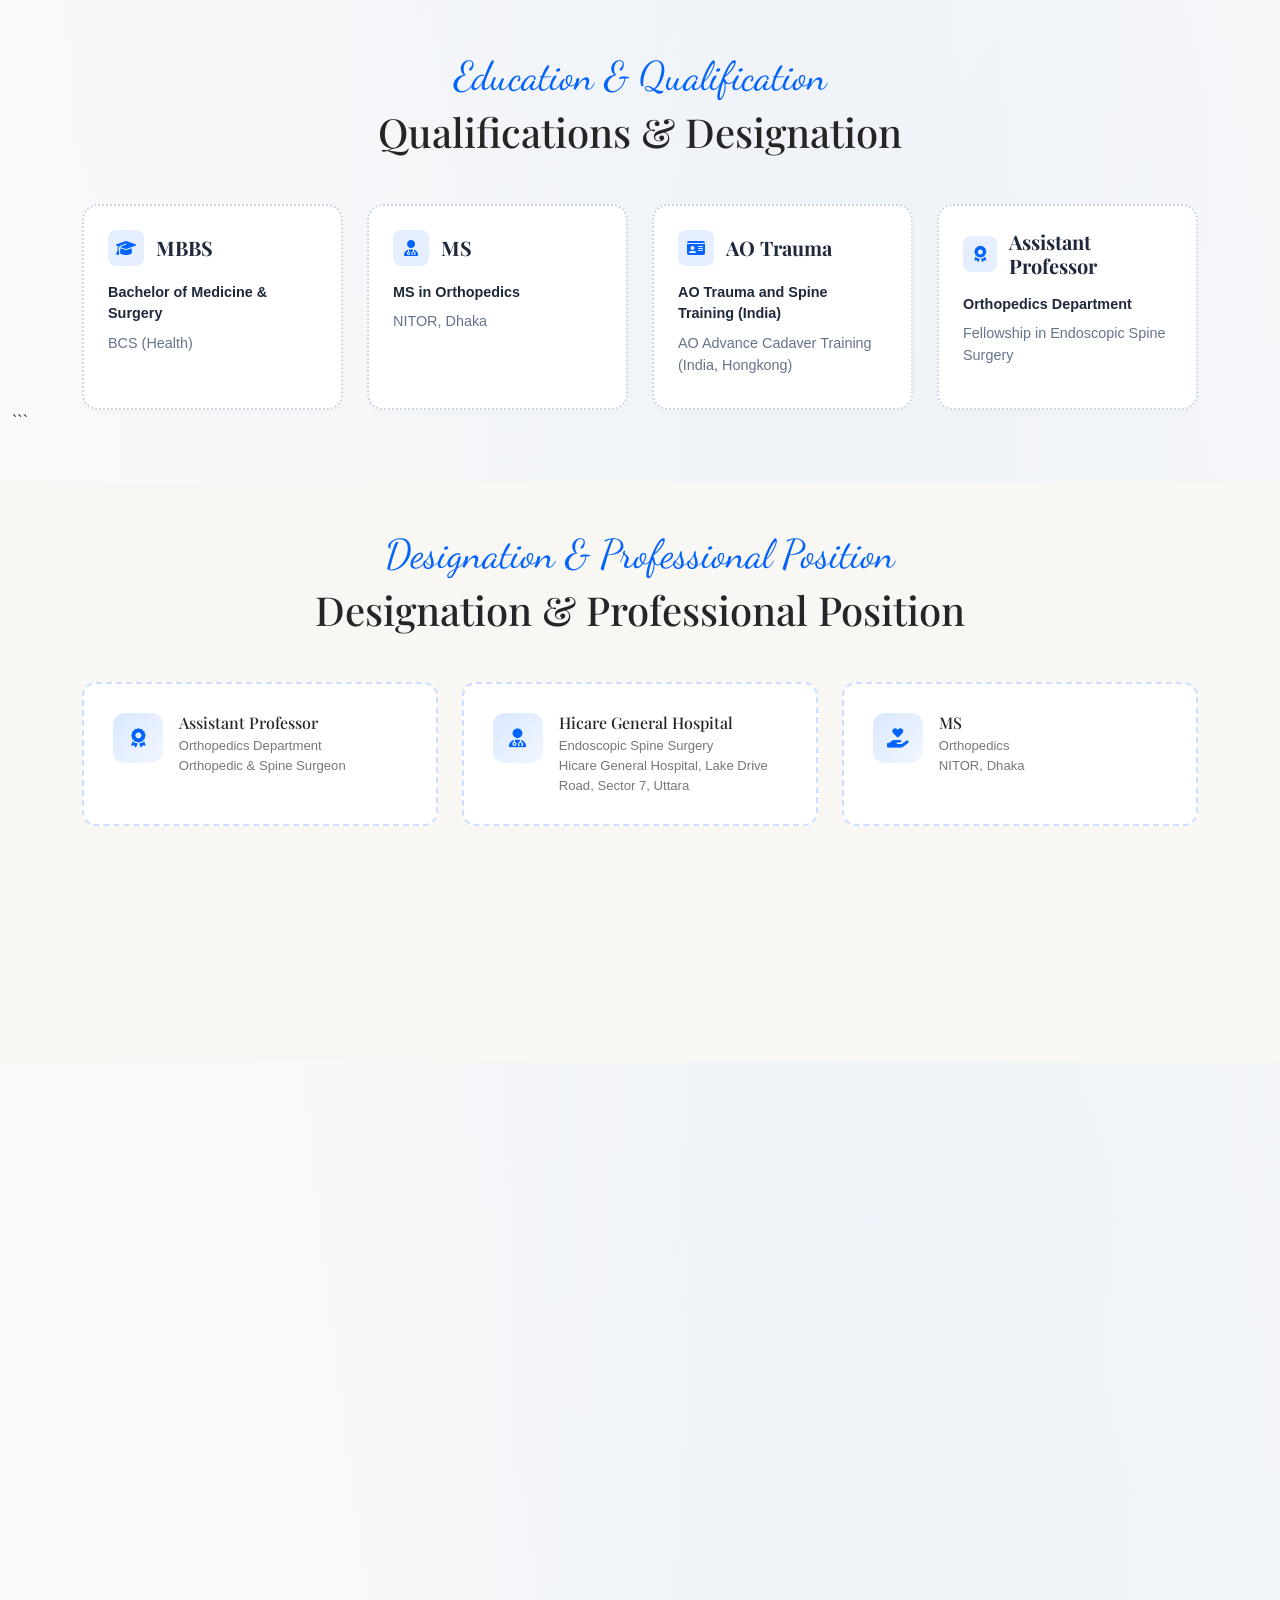
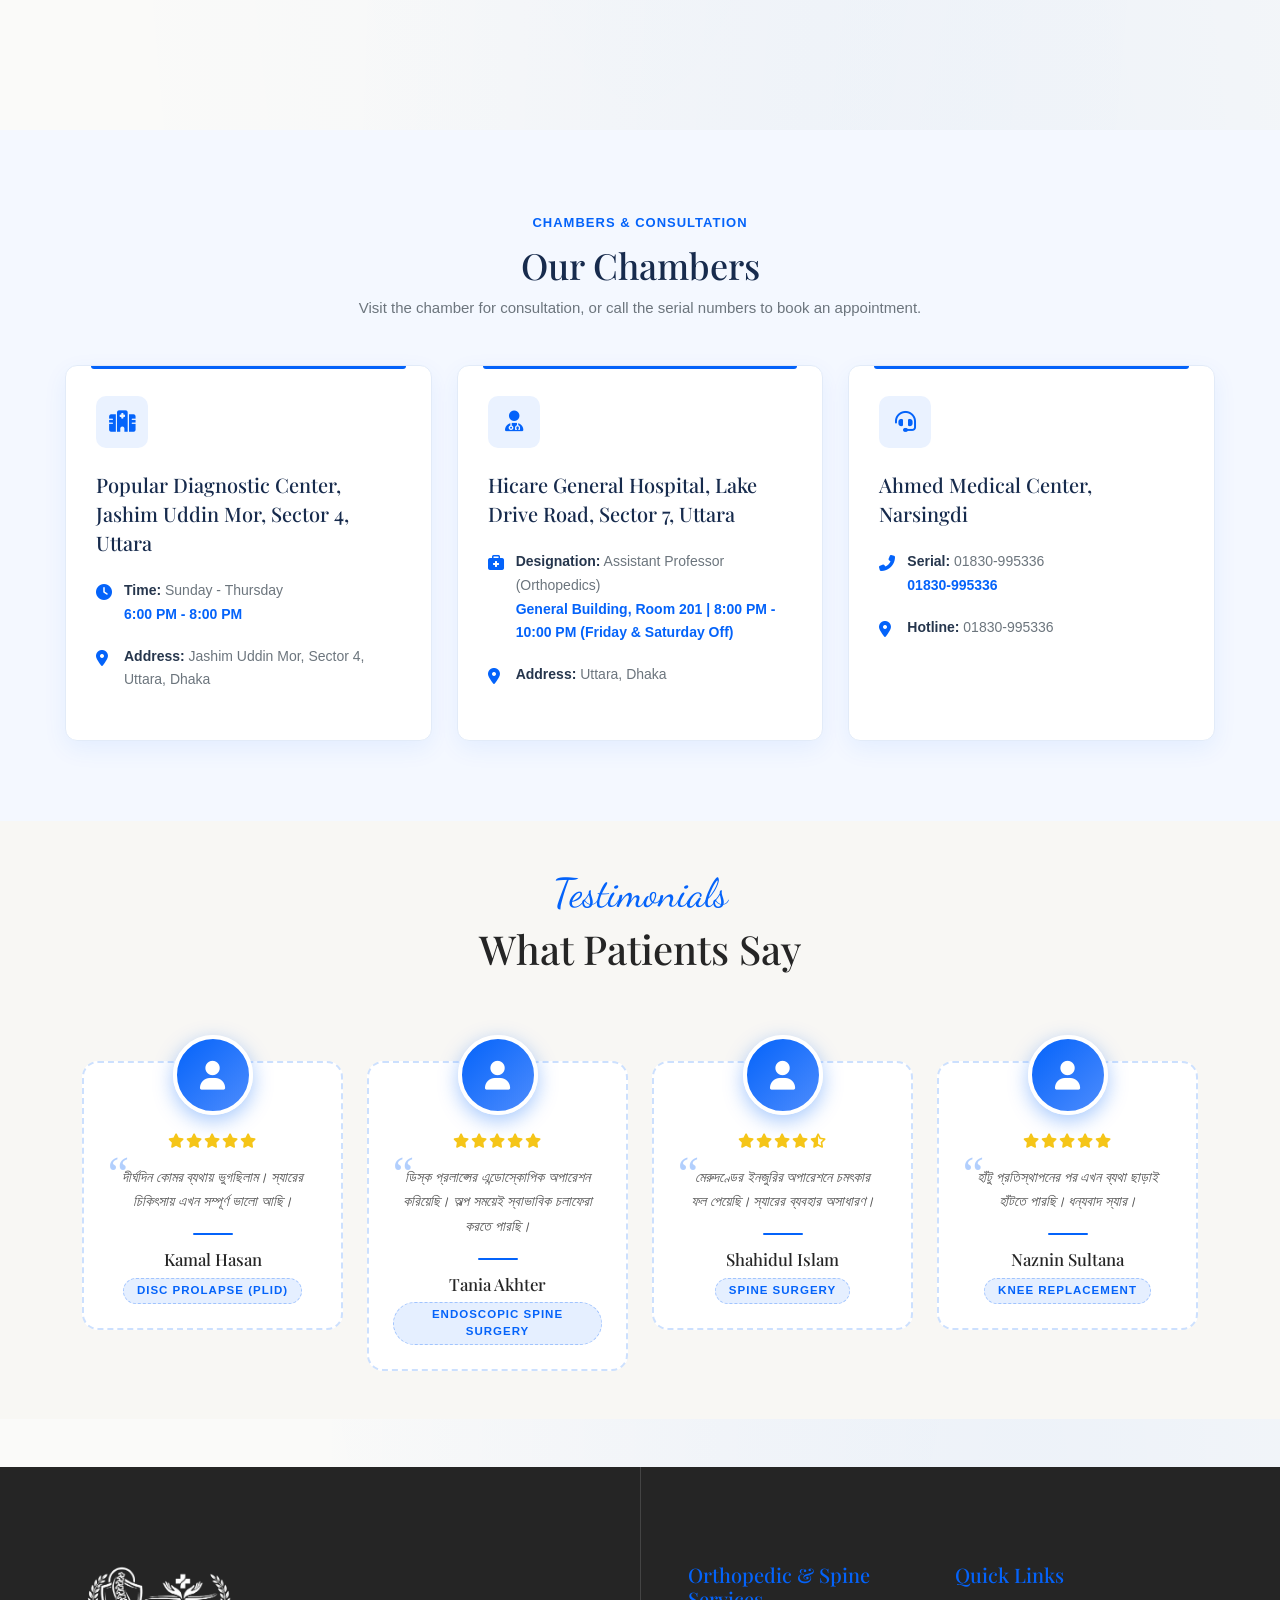
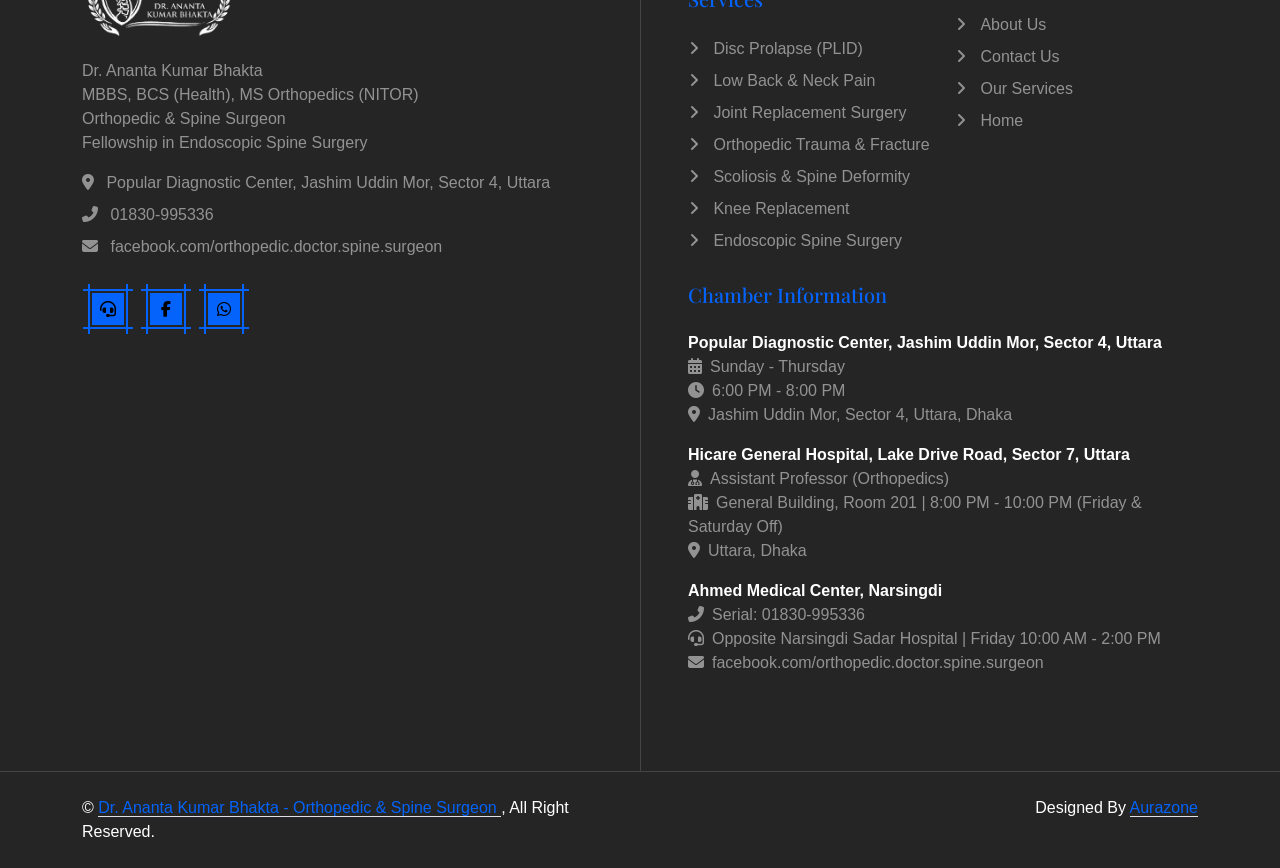
==== commit 0edd1456: "Changes" ====
--- a/public/index.html
+++ b/public/index.html
@@ -58,7 +58,6 @@
                     <a href="index.html" class="nav-item nav-link active">Home</a>
                     <a href="about.html" class="nav-item nav-link">About</a>
                     <a href="service.html" class="nav-item nav-link">Services</a>
-                    <a href="gallery.html" class="nav-item nav-link">Gallery</a>
                     <a href="contact.html" class="nav-item nav-link">Contact</a>
                 </div>
                 <a class="btn btn-sm btn-primary" href="appoinment.html">Book Appointment</a>
@@ -1299,10 +1298,6 @@
                             Our Services
                         </a>
 
-                        <a class="btn btn-link" href="gallery.html">
-                            Gallery
-                        </a>
-
                         <a class="btn btn-link" href="index.html">
                             Home
                         </a>
